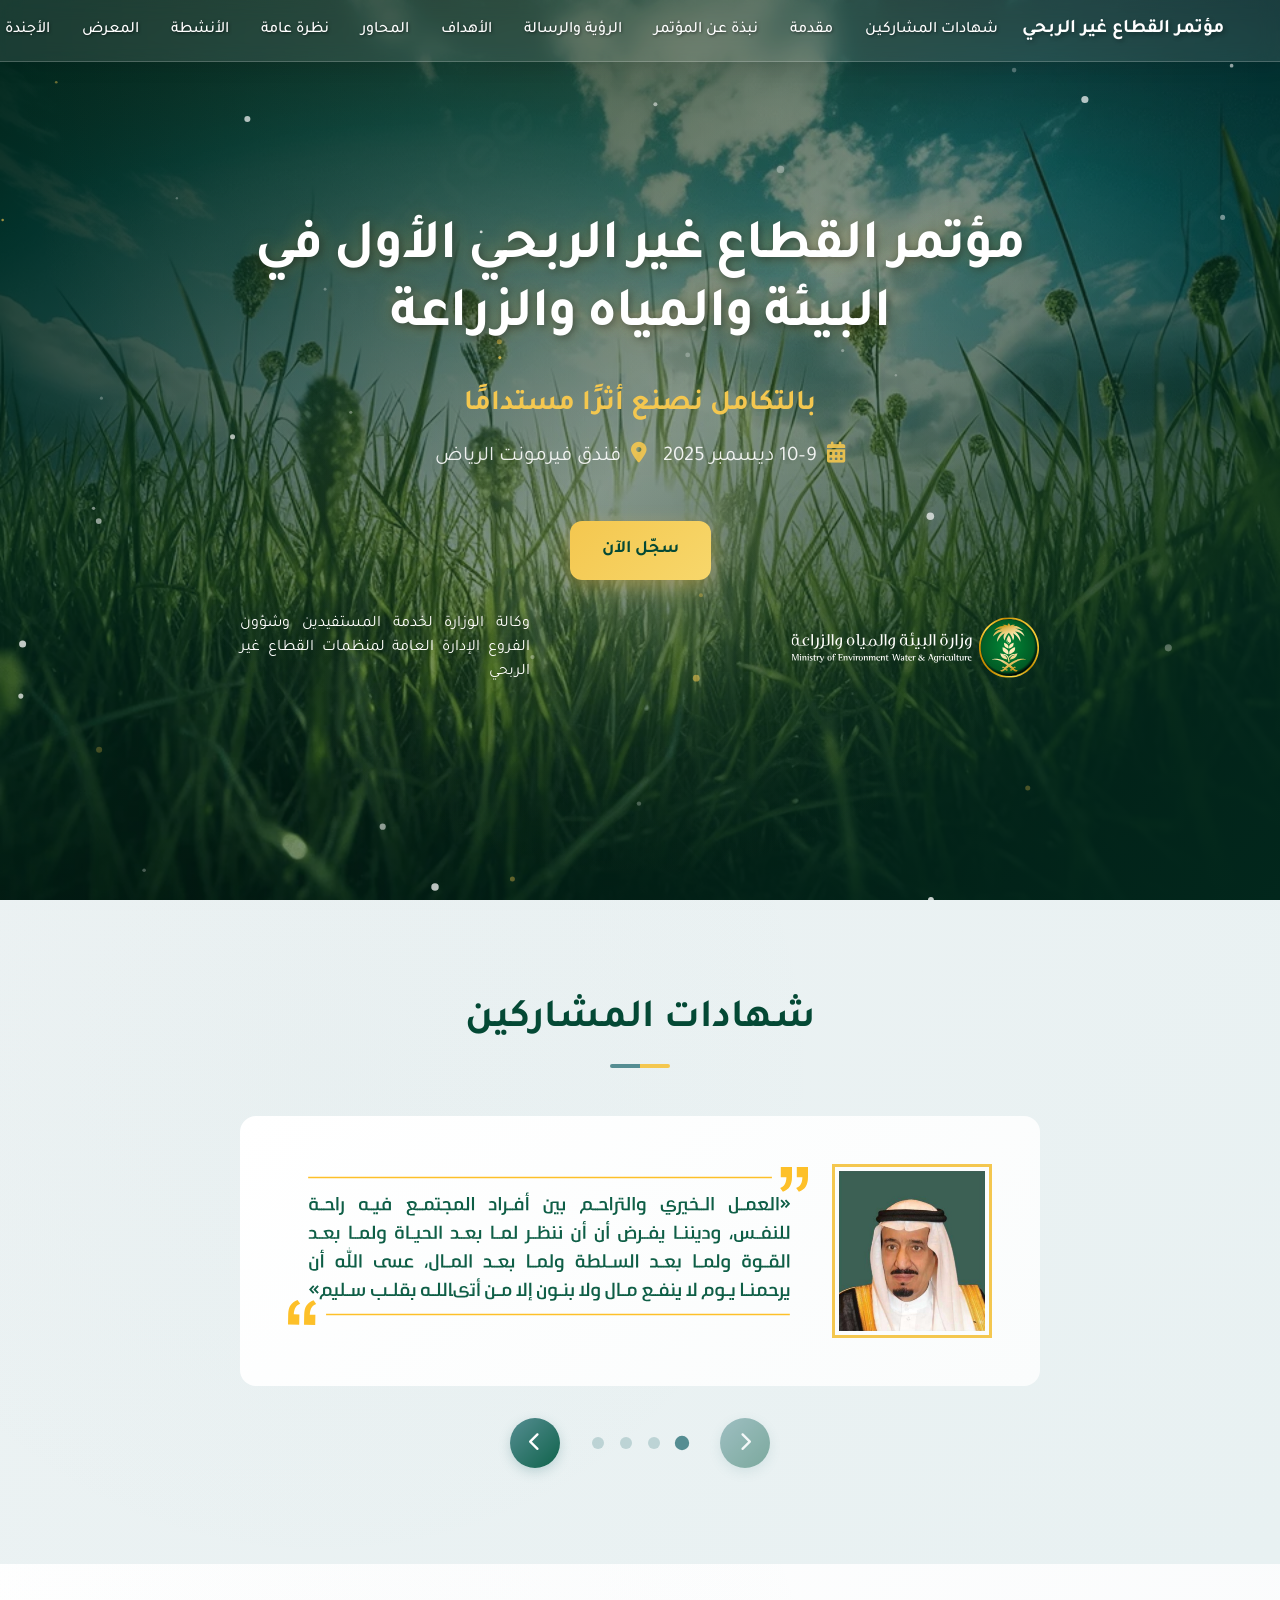
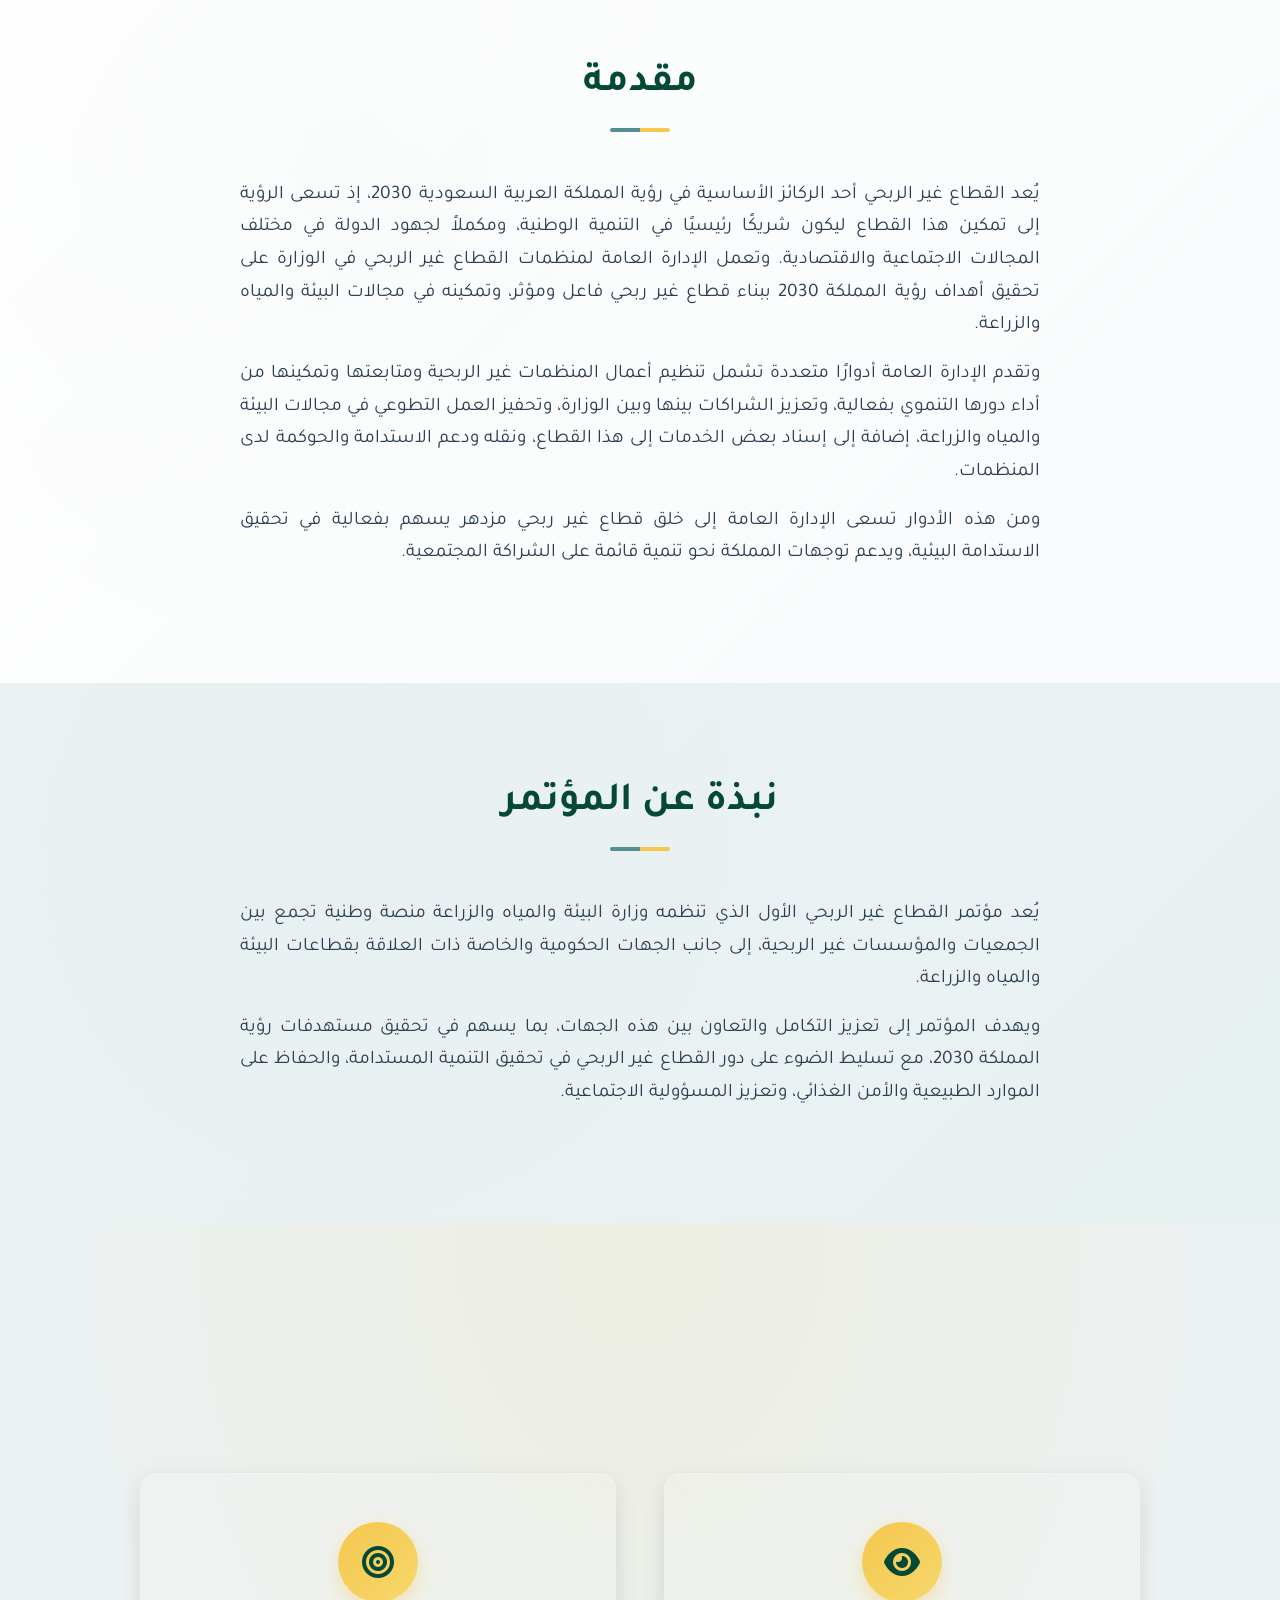
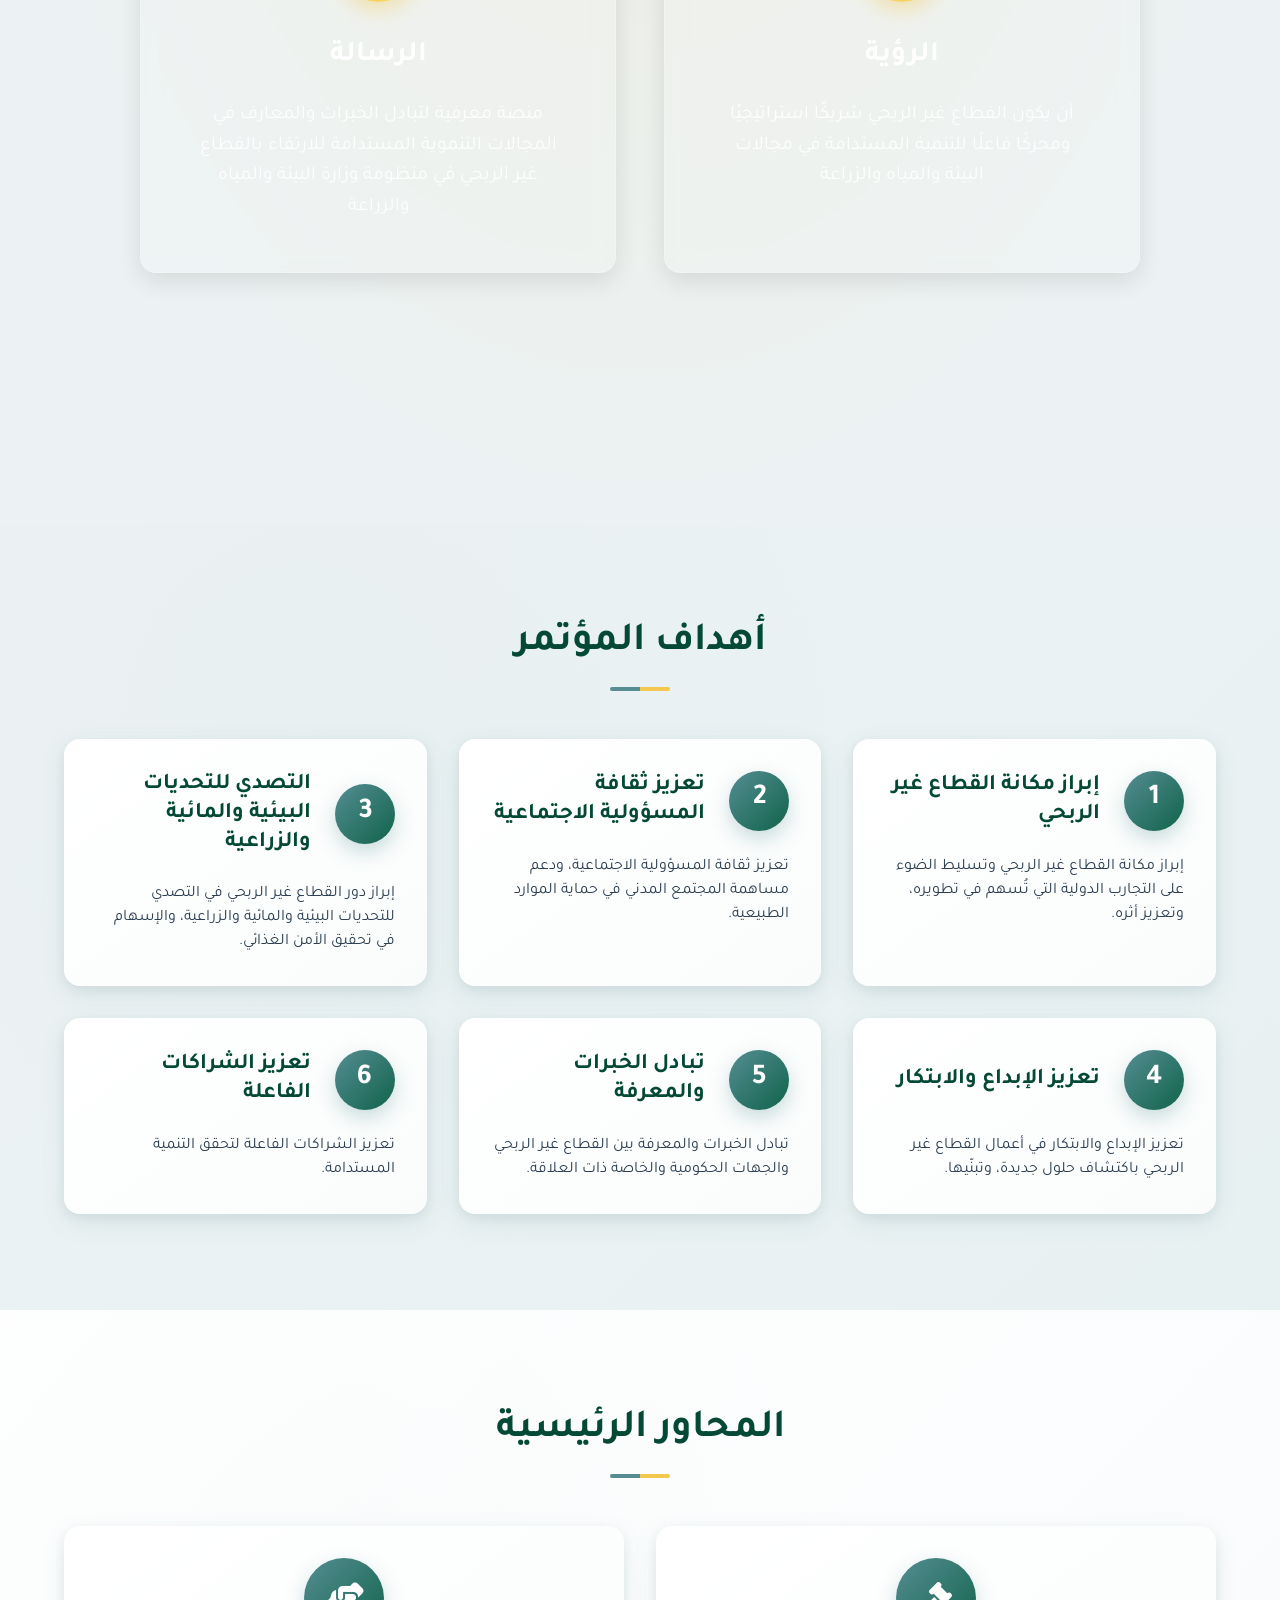
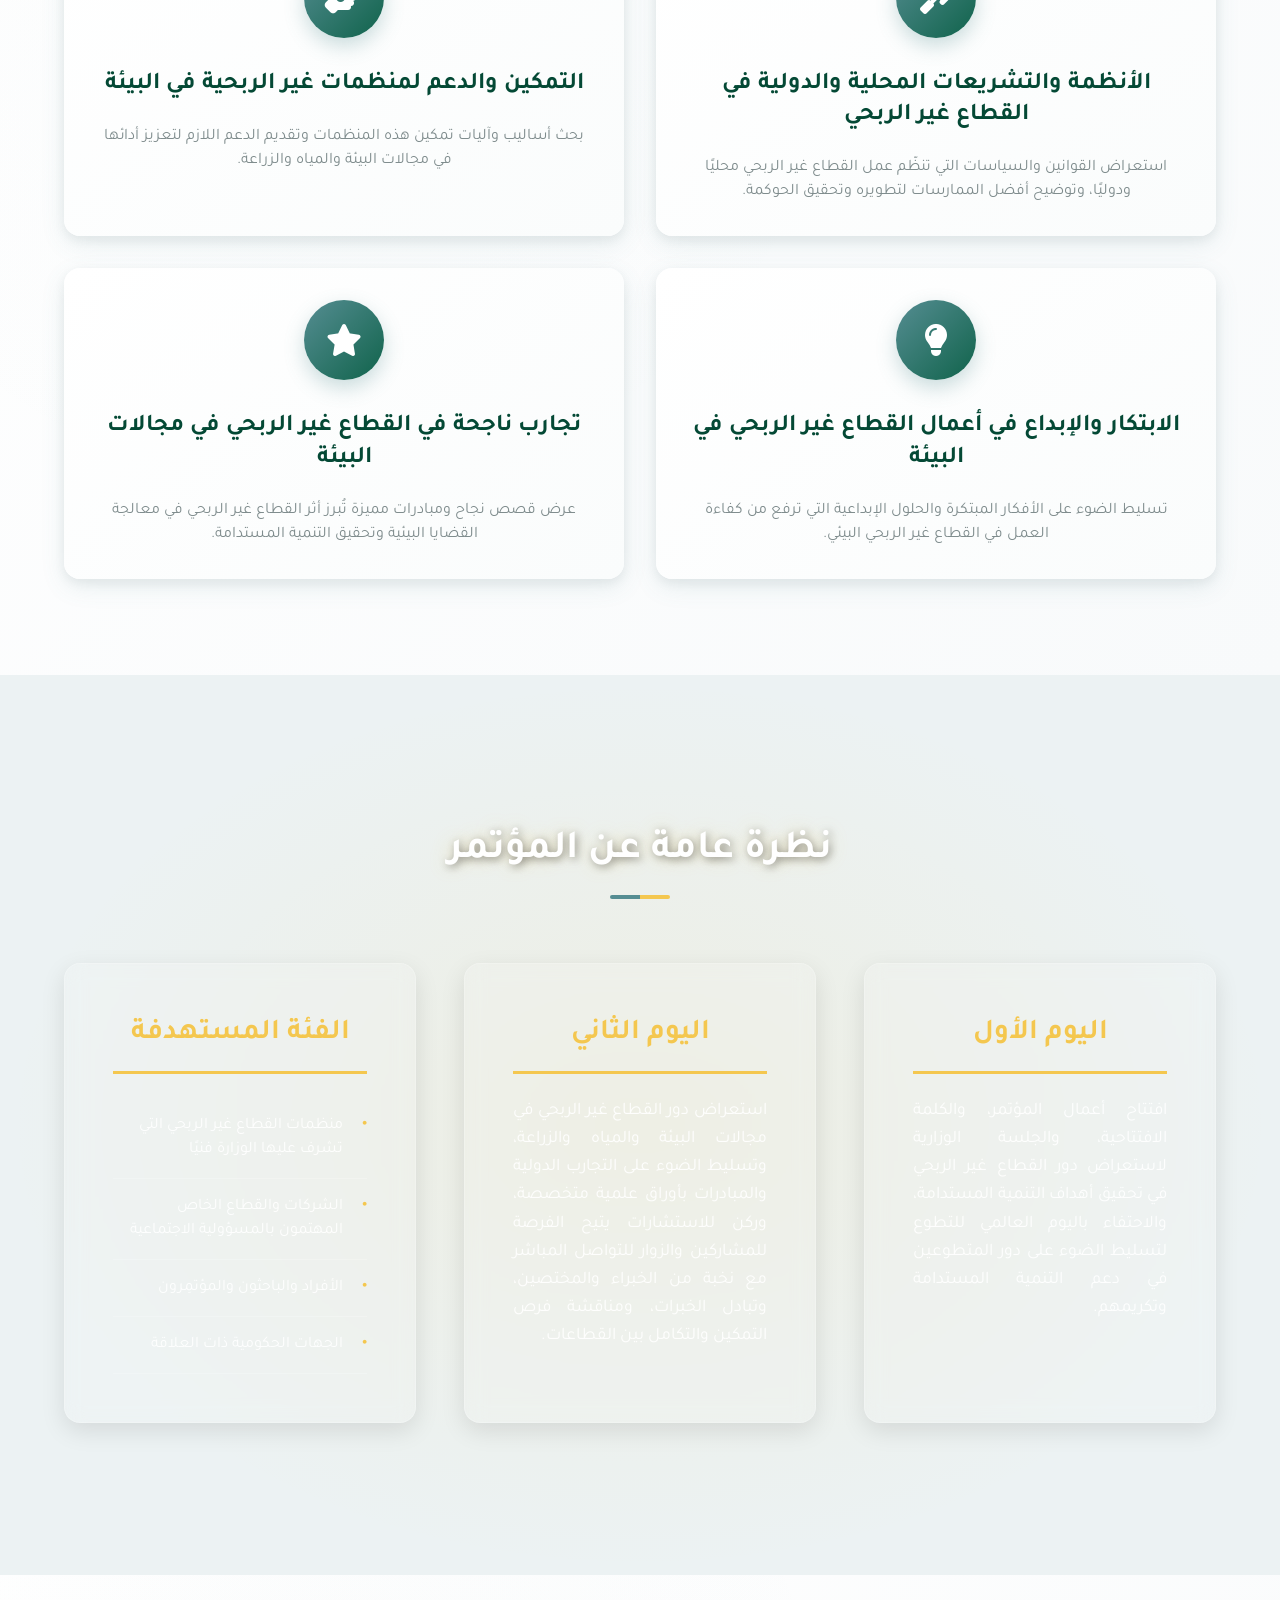
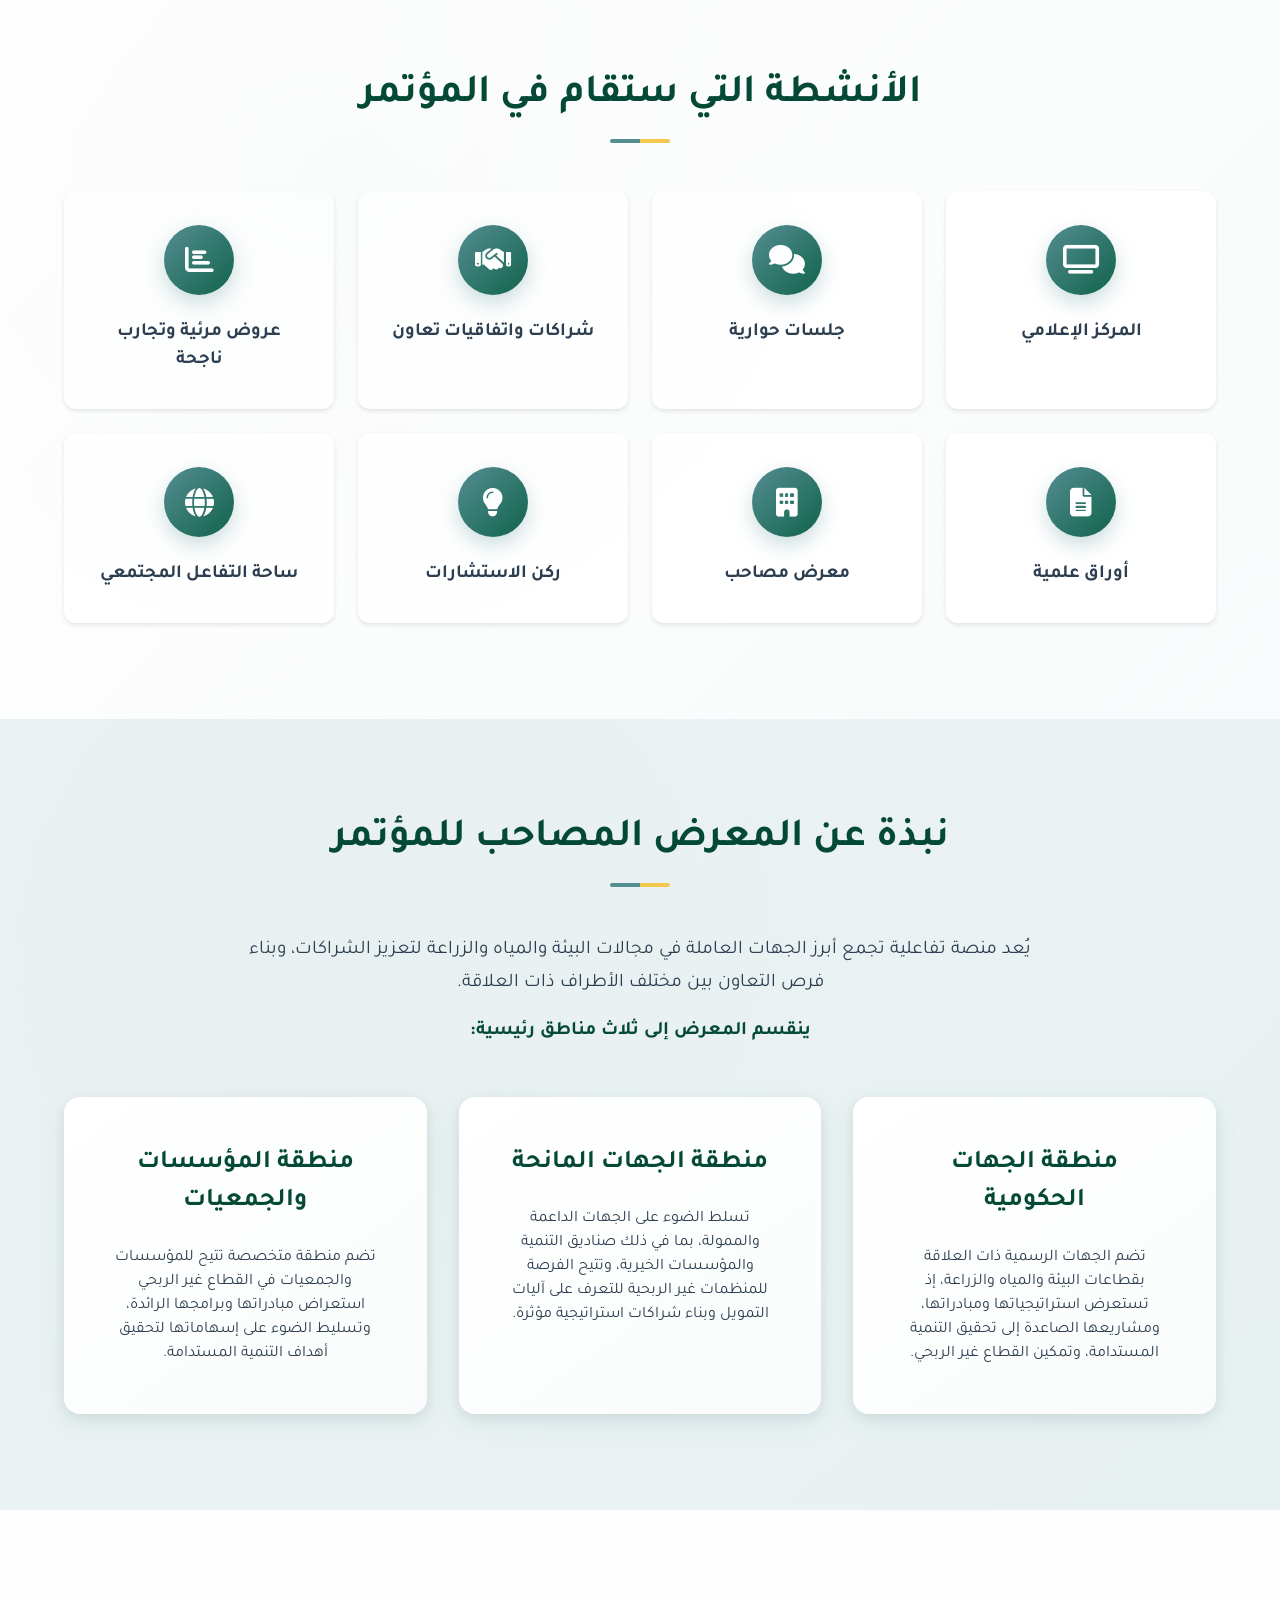
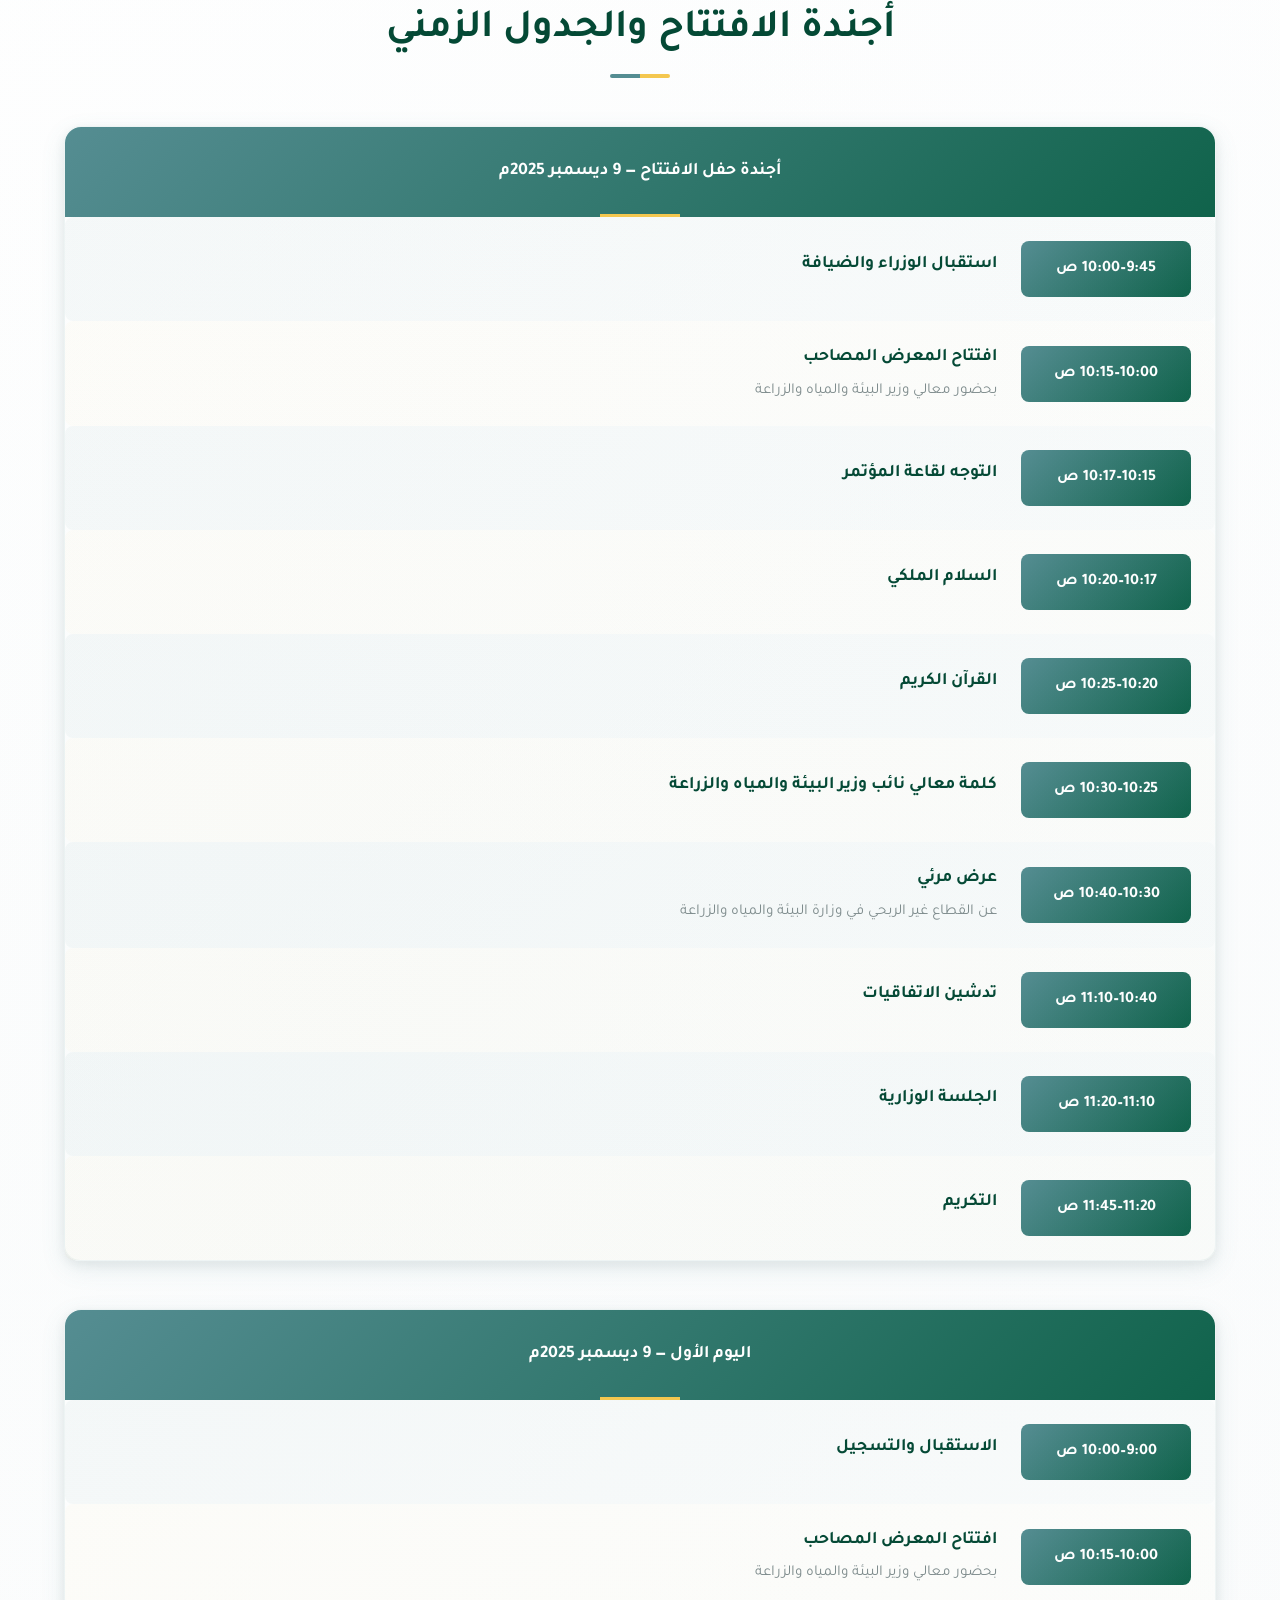
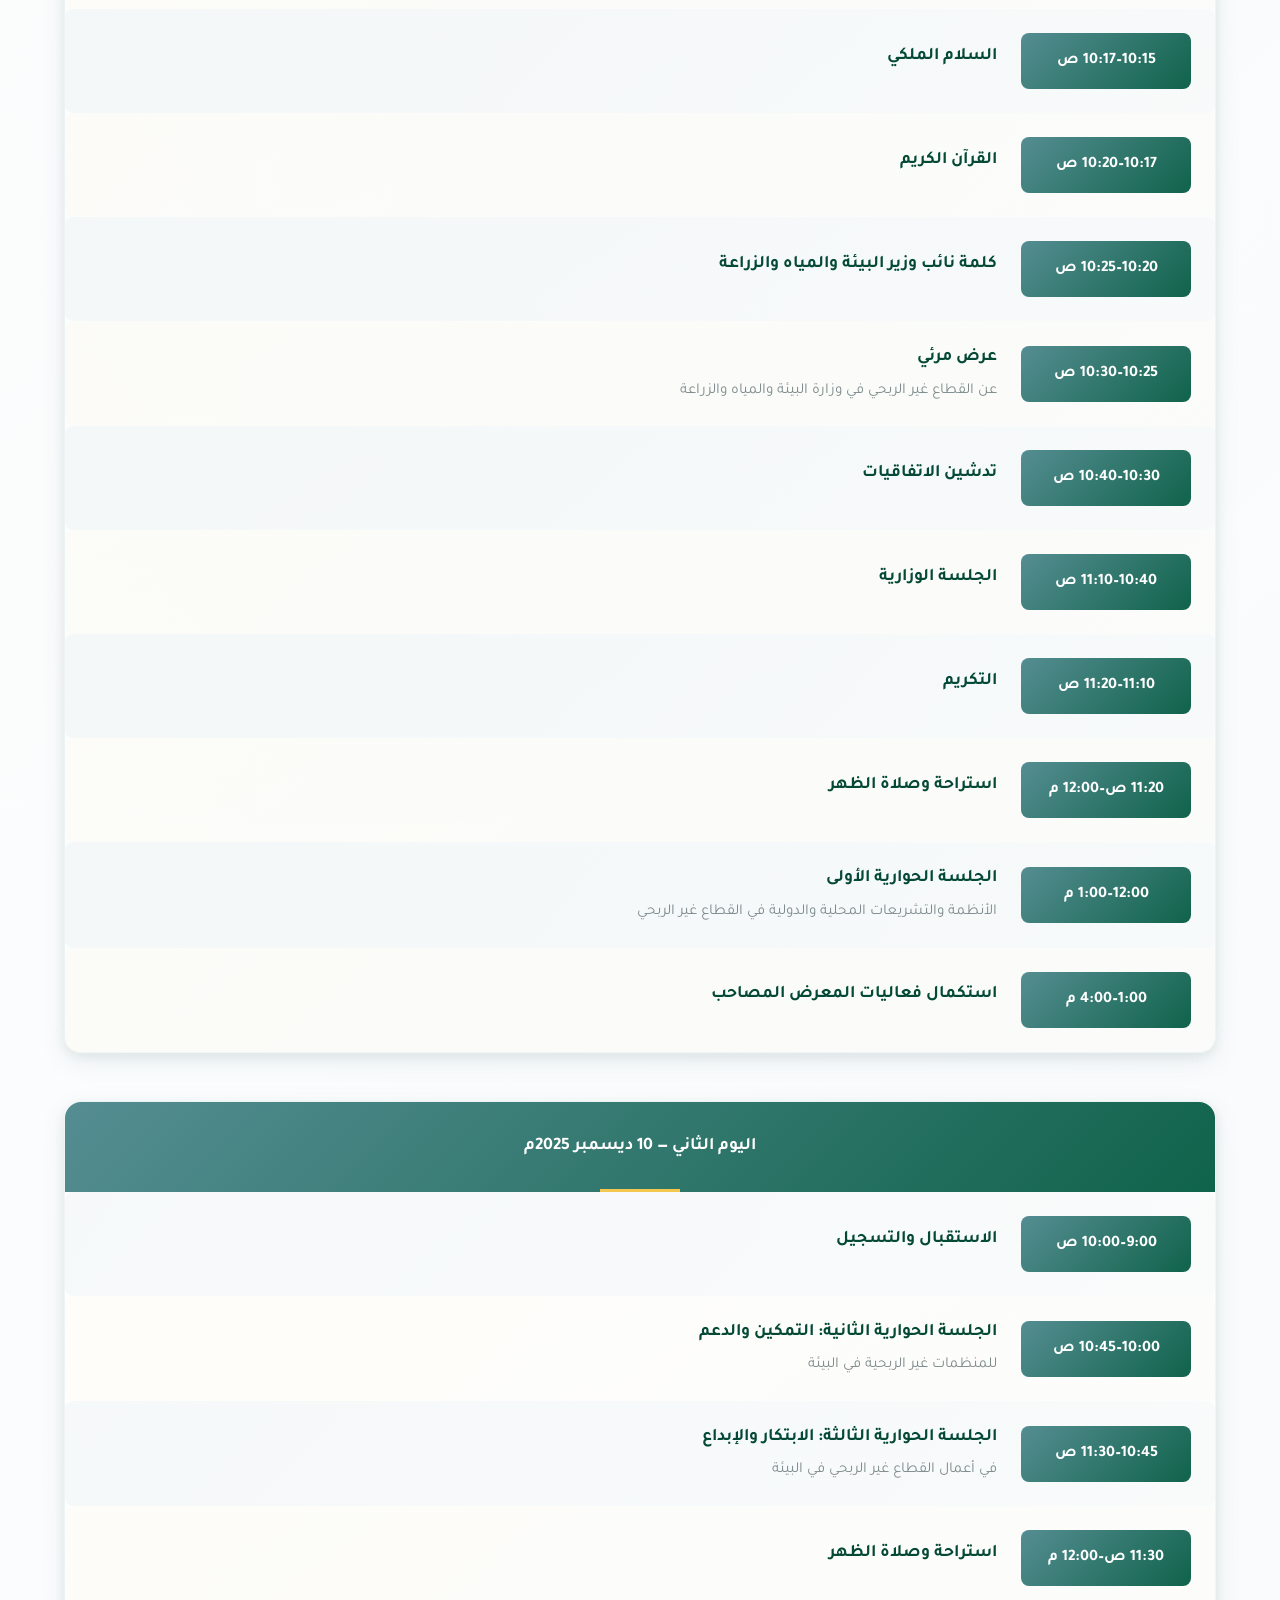
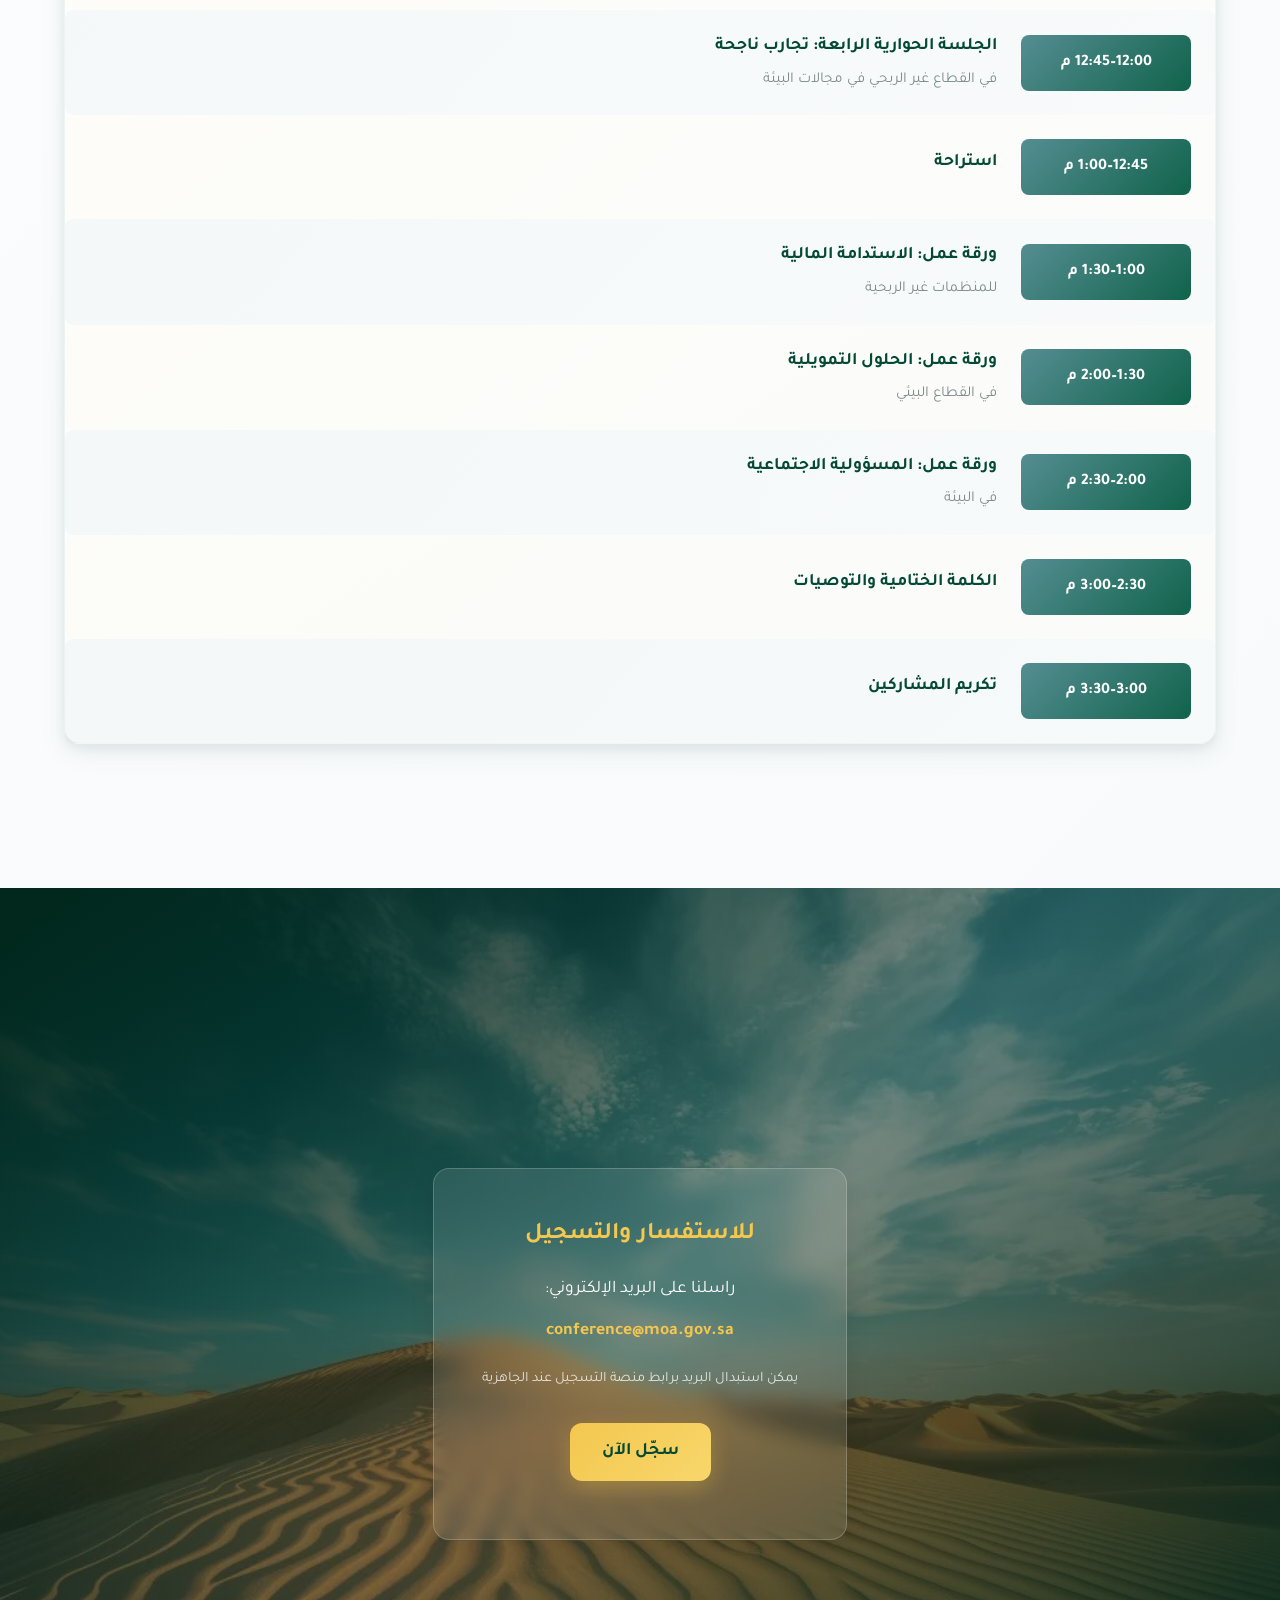
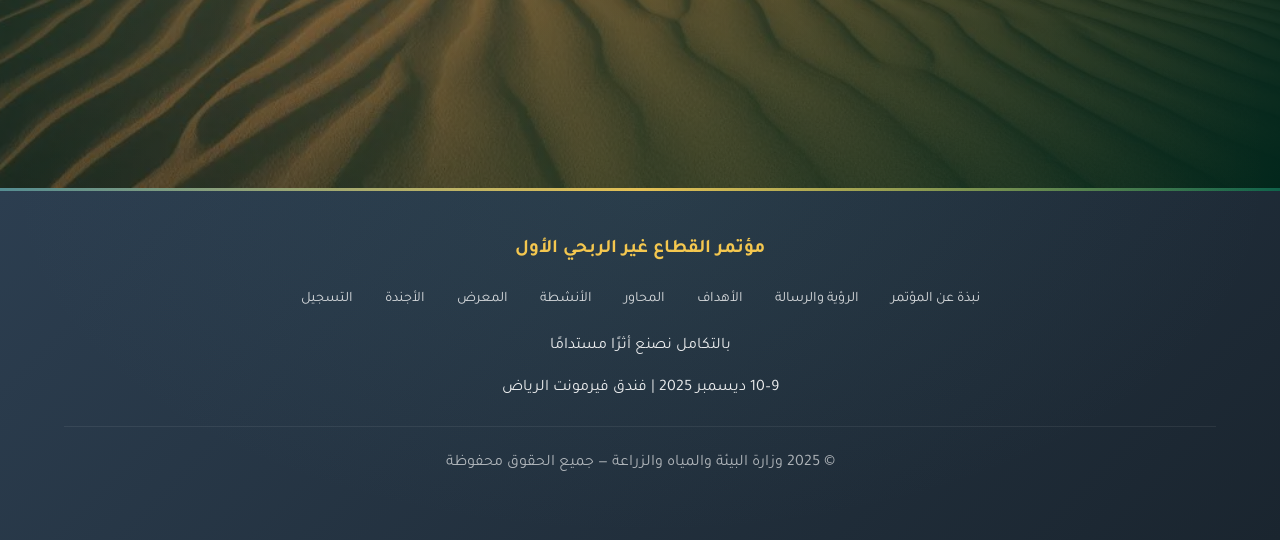
==== index.html @ e37b58e3 "Work in Progress" ====
<!DOCTYPE html>
<html lang="ar" dir="rtl">

<head>
    <meta charset="UTF-8">
    <meta name="viewport" content="width=device-width, initial-scale=1.0">
    <title>مؤتمر القطاع غير الربحي الأول في البيئة والمياه والزراعة</title>

    <!-- Google Fonts -->
    <link rel="preconnect" href="https://fonts.googleapis.com">
    <link rel="preconnect" href="https://fonts.gstatic.com" crossorigin>
    <link
        href="https://fonts.googleapis.com/css2?family=Amiri:ital,wght@0,400;0,700;1,400;1,700&family=Tajawal:wght@200;300;400;500;700;800;900&family=Cairo:wght@200;300;400;500;600;700;800;900&family=Noto+Sans+Arabic:wght@100;200;300;400;500;600;700;800;900&display=swap"
        rel="stylesheet">

    <!-- Font Awesome -->
    <link rel="stylesheet" href="https://cdnjs.cloudflare.com/ajax/libs/font-awesome/6.5.1/css/all.min.css"
        integrity="sha512-DTOQO9RWCH3ppGqcWaEA1BIZOC6xxalwEsw9c2QQeAIftl+Vegovlnee1c9QX4TctnWMn13TZye+giMm8e2LwA=="
        crossorigin="anonymous" referrerpolicy="no-referrer">

    <style>
        :root {
            /* Color System */
            --background: #ECF2F3;
            --teal: #558D92;
            --deep-green: #10634B;
            --dark-pine: #044935;
            --accent-gold: #F4C74F;
            --white: #FFFFFF;
            --text-dark: #2C3E50;
            --text-light: #7F8C8D;
            --success: #27AE60;
            --warning: #F39C12;
            --error: #E74C3C;

            /* Spacing System (8px base) */
            --space-xs: 8px;
            --space-sm: 16px;
            --space-md: 24px;
            --space-lg: 32px;
            --space-xl: 48px;
            --space-2xl: 64px;
            --space-3xl: 96px;

            /* Typography */
            --font-heading: 'Tajawal', 'Cairo', serif;
            --font-body: 'DIN Next LT Arabic', 'Tajawal', 'Noto Sans Arabic', sans-serif;
            --line-height-tight: 1.2;
            --line-height-normal: 1.5;

            /* Border Radius */
            --radius-sm: 4px;
            --radius-md: 8px;
            --radius-lg: 12px;
            --radius-xl: 16px;

            /* Transitions */
            --transition-fast: 0.15s ease;
            --transition-normal: 0.3s ease;
            --transition-slow: 0.5s ease;

            /* Shadows */
            --shadow-sm: 0 2px 4px rgba(0, 0, 0, 0.1);
            --shadow-md: 0 4px 8px rgba(0, 0, 0, 0.12);
            --shadow-lg: 0 8px 16px rgba(0, 0, 0, 0.15);
            --shadow-xl: 0 16px 32px rgba(0, 0, 0, 0.2);
            --shadow-glow: 0 0 20px rgba(85, 141, 146, 0.3);
            --shadow-glow-gold: 0 0 25px rgba(244, 199, 79, 0.4);
        }

        /* Reset and Base Styles */
        * {
            margin: 0;
            padding: 0;
            box-sizing: border-box;
        }

        html {
            scroll-behavior: smooth;
            font-size: 16px;
        }

        body {
            font-family: var(--font-body);
            background-color: var(--background);
            color: var(--text-dark);
            line-height: var(--line-height-normal);
            overflow-x: hidden;
        }

        /* Utility Classes */
        .container {
            max-width: 1200px;
            margin: 0 auto;
            padding: 0 var(--space-md);
        }

        .btn-primary {
            background: linear-gradient(135deg, var(--accent-gold) 0%, #f7d76b 100%);
            color: var(--dark-pine);
            padding: var(--space-sm) var(--space-lg);
            border: none;
            border-radius: var(--radius-lg);
            font-weight: 600;
            font-size: 1.1rem;
            cursor: pointer;
            transition: all var(--transition-normal);
            text-decoration: none;
            display: inline-block;
            text-align: center;
            box-shadow: 0 6px 20px rgba(244, 199, 79, 0.4), 0 3px 10px rgba(0, 0, 0, 0.1);
            position: relative;
            overflow: hidden;
        }

        .btn-primary::before {
            content: '';
            position: absolute;
            top: 0;
            left: -100%;
            width: 100%;
            height: 100%;
            background: linear-gradient(90deg, transparent, rgba(255, 255, 255, 0.3), transparent);
            transition: left 0.5s;
        }

        .btn-primary:hover {
            background: linear-gradient(135deg, #E6B547 0%, #f7d76b 100%);
            box-shadow: 0 10px 30px rgba(244, 199, 79, 0.5), 0 5px 15px rgba(0, 0, 0, 0.15);
        }

        .btn-primary:hover::before {
            left: 100%;
        }


        .section-title {
            font-family: var(--font-heading);
            font-size: 2.5rem;
            color: var(--dark-pine);
            margin-bottom: var(--space-xl);
            text-align: center;
            line-height: var(--line-height-tight);
            position: relative;
            padding-bottom: var(--space-md);
        }

        .section-title::after {
            content: '';
            position: absolute;
            bottom: 0;
            left: 50%;
            transform: translateX(-50%);
            width: 60px;
            height: 4px;
            background: linear-gradient(90deg, var(--teal) 50%, var(--accent-gold) 50%);
            border-radius: 2px;
        }


        /* Header and Navigation */
        .header {
            background: var(--white);
            box-shadow: var(--shadow-sm);
            position: fixed;
            top: 0;
            right: 0;
            left: 0;
            z-index: 1000;
            transition: all var(--transition-normal);
        }

        .header.scrolled {
            background: rgba(255, 255, 255, 1);
        }

        .header.glassy {
            background: rgba(255, 255, 255, 0.1);
            backdrop-filter: blur(10px);
            border-bottom: 1px solid rgba(255, 255, 255, 0.2);
            box-shadow: 0 4px 20px rgba(0, 0, 0, 0.1);
        }

        .header.glassy .logo {
            color: var(--white);
            text-shadow: 2px 2px 4px rgba(0, 0, 0, 0.3);
        }

        .header.glassy .nav-links a {
            color: var(--white);
            text-shadow: 1px 1px 3px rgba(0, 0, 0, 0.5);
        }

        .header.glassy .nav-links a:hover {
            color: var(--accent-gold);
            text-shadow: 1px 1px 3px rgba(0, 0, 0, 0.5);
        }

        .header.glassy .mobile-menu-toggle {
            color: var(--white);
            text-shadow: 1px 1px 3px rgba(0, 0, 0, 0.5);
        }

        .header.glassy .nav-links.active {
            background: rgba(255, 255, 255, 0.95);
            backdrop-filter: blur(10px);
        }

        .header.glassy .nav-links.active a {
            color: var(--text-dark);
            text-shadow: none;
        }

        .header.glassy .nav-links.active a:hover {
            color: var(--teal);
            text-shadow: none;
        }


        .nav {
            display: flex;
            justify-content: space-between;
            align-items: center;
            padding: var(--space-sm);
            gap: var(--space-md);
        }

        .logo {
            font-family: var(--font-heading);
            font-size: 1.2rem;
            font-weight: 700;
            color: var(--dark-pine);
            text-decoration: none;
            white-space: nowrap;
        }

        .nav-links {
            display: flex;
            list-style: none;
            gap: var(--space-lg);
            align-items: center;
            white-space: nowrap;
        }

        .nav-links a {
            color: var(--text-dark);
            text-decoration: none;
            font-weight: 500;
            transition: color var(--transition-fast);
            position: relative;
        }

        .nav-links a:hover {
            color: var(--teal);
        }

        .nav-links a::after {
            content: '';
            position: absolute;
            bottom: -4px;
            right: 0;
            width: 0;
            height: 2px;
            background: var(--teal);
            transition: width var(--transition-normal);
        }

        .nav-links a:hover::after {
            width: 100%;
        }

        .mobile-menu-toggle {
            display: none;
            background: none;
            border: none;
            font-size: 1.5rem;
            color: var(--dark-pine);
            cursor: pointer;
        }

        /* Hero Section */
        .hero {
            background:
                linear-gradient(135deg, #02271c 0%, rgb(3 45 32 / 50%) 50%, #02271c 100%),
                url('img/hero-bg.webp') center/cover no-repeat;
            color: var(--white);
            min-height: 100vh;
            display: flex;
            align-items: center;
            position: relative;
            overflow: hidden;
        }

        .hero::before {
            content: '';
            position: absolute;
            top: 0;
            left: 0;
            right: 0;
            bottom: 0;
            background: radial-gradient(ellipse at top, rgba(244, 199, 79, 0.1) 0%, transparent 70%);
            pointer-events: none;
        }


        .hero-bars {
            position: absolute;
            top: 0;
            left: 0;
            right: 0;
            bottom: 0;
            opacity: 0.1;
            z-index: 1;
        }

        .bar {
            position: absolute;
            background: linear-gradient(to top, rgba(255, 255, 255, 0.7), rgba(255, 255, 255, 0));
            width: 4px;
            border-radius: 2px;
            bottom: 0;
            transition: transform 0.3s ease;
        }

        .hero-content {
            position: relative;
            z-index: 3;
            text-align: center;
            max-width: 800px;
            margin: 0 auto;
        }

        .hero-title {
            font-family: var(--font-heading);
            font-size: 3.5rem;
            font-weight: 700;
            margin-bottom: var(--space-lg);
            line-height: var(--line-height-tight);
            text-shadow: 2px 2px 8px rgba(0, 0, 0, 0.4), 0 0 20px rgba(244, 199, 79, 0.3);
            letter-spacing: -0.02em;
        }

        .hero-theme {
            font-size: 1.8rem;
            color: var(--accent-gold);
            margin-bottom: var(--space-sm);
            font-weight: 600;
        }

        .hero-details {
            font-size: 1.3rem;
            margin-bottom: var(--space-xl);
            opacity: 0.9;
            display: flex;
            flex-wrap: wrap;
            gap: var(--space-sm);
            justify-content: center;
        }

        .hero-cta {
            display: flex;
            gap: var(--space-md);
            justify-content: center;
            flex-wrap: wrap;
        }

        .hero-footer {
            display: flex;
            justify-content: space-between;
            flex-wrap: wrap;
            margin-top: var(--space-lg);
            gap: 16px;
            align-items: center;
        }

        .hero-footer span {
            display: block;
            max-width: 290px;
            text-align: justify;
        }

        .hero-footer img {
            width: 250px;
            object-fit: cover;
            height: 64px;
        }

        /* Section Styles */
        .section {
            padding: var(--space-3xl) 0;
            position: relative;
        }

        .section:nth-child(even) {
            background: linear-gradient(135deg, var(--white) 0%, #f8fafb 100%);
        }

        .section:nth-child(odd) {
            background: linear-gradient(135deg, var(--background) 0%, #e8f1f2 100%);
        }

        /* Add subtle pattern overlay */
        .section::before {
            content: '';
            position: absolute;
            top: 0;
            left: 0;
            right: 0;
            bottom: 0;
            background-image: radial-gradient(circle at 25% 25%, rgba(85, 141, 146, 0.02) 0%, transparent 50%);
            pointer-events: none;
        }

        .section-content {
            max-width: 1000px;
            margin: 0 auto;
            text-align: center;
        }

        .section-text {
            font-size: 1.2rem;
            line-height: 1.7;
            color: var(--text-dark);
            margin-bottom: var(--space-sm);
            max-width: 800px;
            margin-left: auto;
            margin-right: auto;
            text-align: justify;
        }

        /* Goals Grid */
        .goals-grid {
            display: grid;
            grid-template-columns: repeat(auto-fit, minmax(300px, 1fr));
            gap: var(--space-lg);
            margin-top: var(--space-xl);
        }

        .goal-item {
            background: linear-gradient(145deg, var(--white) 0%, #fafcfc 100%);
            padding: var(--space-lg);
            border-radius: var(--radius-xl);
            box-shadow: 0 8px 25px rgba(85, 141, 146, 0.12), 0 4px 12px rgba(0, 0, 0, 0.06);
            transition: all var(--transition-normal);
            position: relative;
            overflow: hidden;
        }

        .goal-header {
            display: flex;
            align-items: center;
            gap: var(--space-md);
            margin-bottom: var(--space-md);
        }

        .goal-number {
            width: 60px;
            height: 60px;
            background: linear-gradient(135deg, var(--teal) 0%, var(--deep-green) 100%);
            border-radius: 50%;
            display: flex;
            align-items: center;
            justify-content: center;
            color: var(--white);
            font-size: 1.8rem;
            font-weight: 700;
            box-shadow: 0 8px 20px rgba(85, 141, 146, 0.3);
            transition: all var(--transition-normal);
            flex-shrink: 0;
        }

        .goal-item::before {
            content: '';
            position: absolute;
            top: 0;
            right: 0;
            width: 100%;
            height: 100%;
            background: linear-gradient(135deg, rgba(85, 141, 146, 0.02) 0%, transparent 50%);
            transition: opacity var(--transition-normal);
            opacity: 0;
        }

        .goal-item:hover {
            transform: translateY(-4px);
            box-shadow: 0 20px 40px rgba(85, 141, 146, 0.2), 0 8px 16px rgba(0, 0, 0, 0.1);
            border-right-color: var(--accent-gold);
        }

        .goal-item:hover .goal-number {
            background: linear-gradient(135deg, var(--accent-gold) 0%, #f7d76b 100%);
            color: var(--dark-pine);
            box-shadow: 0 12px 30px rgba(244, 199, 79, 0.4);
        }

        .goal-number>* {
            display: block;
            transform: translateY(-2px);
        }

        .goal-item:hover::before {
            opacity: 1;
        }

        .goal-item h3 {
            color: var(--dark-pine);
            font-size: 1.4rem;
            font-weight: 600;
            line-height: 1.3;
        }

        /* Testimonials Carousel */
        .testimonials-container {
            position: relative;
            max-width: 800px;
            margin: var(--space-xl) auto 0;
        }

        .testimonials-carousel {
            overflow: hidden;
            border-radius: var(--radius-xl);
        }

        .testimonials-track {
            display: flex;
            transition: transform var(--transition-normal);
        }

        .testimonial-slide {
            width: 100%;
            flex-shrink: 0;
            background: linear-gradient(145deg, var(--white) 0%, #fafcfc 100%);
            padding: var(--space-xl);
            display: flex;
            align-items: center;
            justify-content: center;
            color: var(--text-light);
            font-style: italic;
            flex-direction: row;
            gap: var(--space-md);
        }

        .testimonial-slide .avatar {
            width: 160px;
            border: 3px solid var(--accent-gold);
            padding: 4px;
        }

        .testimonial-slide .speech {
            width: 100%;
        }

        .carousel-nav {
            display: flex;
            justify-content: center;
            align-items: center;
            gap: var(--space-lg);
            margin-top: var(--space-lg);
        }

        .carousel-btn {
            background: linear-gradient(135deg, var(--teal) 0%, var(--deep-green) 100%);
            color: var(--white);
            border: none;
            width: 50px;
            height: 50px;
            border-radius: 50%;
            display: flex;
            align-items: center;
            justify-content: center;
            cursor: pointer;
            transition: all var(--transition-normal);
            box-shadow: 0 4px 12px rgba(85, 141, 146, 0.3);
            font-size: 1.2rem;
        }

        .carousel-btn:hover {
            transform: translateY(-2px);
            box-shadow: 0 6px 16px rgba(85, 141, 146, 0.4);
        }

        .carousel-btn:disabled {
            opacity: 0.5;
            cursor: not-allowed;
            transform: none;
        }

        .carousel-indicators {
            display: flex;
            justify-content: center;
            gap: var(--space-sm);
        }

        .indicator {
            width: 12px;
            height: 12px;
            border-radius: 50%;
            background: rgba(85, 141, 146, 0.3);
            cursor: pointer;
            transition: all var(--transition-fast);
        }

        .indicator.active {
            background: var(--teal);
            transform: scale(1.2);
        }

        /* Topics Grid */
        .topics-grid {
            display: grid;
            grid-template-columns: repeat(auto-fit, minmax(400px, 1fr));
            gap: var(--space-lg);
            margin-top: var(--space-xl);
        }

        .topic-card {
            background: linear-gradient(145deg, var(--white) 0%, #fafcfc 100%);
            padding: var(--space-lg);
            border-radius: var(--radius-xl);
            box-shadow: 0 8px 25px rgba(85, 141, 146, 0.12), 0 4px 12px rgba(0, 0, 0, 0.06);
            transition: all var(--transition-normal);
            position: relative;
            overflow: hidden;
            text-align: center;
        }

        .topic-icon {
            width: 80px;
            height: 80px;
            background: linear-gradient(135deg, var(--teal) 0%, var(--deep-green) 100%);
            border-radius: 50%;
            display: flex;
            align-items: center;
            justify-content: center;
            margin: 0 auto var(--space-lg);
            color: var(--white);
            font-size: 2rem;
            box-shadow: 0 8px 20px rgba(85, 141, 146, 0.3);
            transition: all var(--transition-normal);
        }

        .topic-card::after {
            content: '';
            position: absolute;
            top: 0;
            left: 0;
            right: 0;
            bottom: 0;
            background: linear-gradient(135deg, rgba(85, 141, 146, 0.03) 0%, transparent 50%);
            opacity: 0;
            transition: opacity var(--transition-normal);
        }

        .topic-card:hover {
            transform: translateY(-4px);
            box-shadow: 0 25px 50px rgba(85, 141, 146, 0.25), 0 10px 20px rgba(0, 0, 0, 0.1);
        }

        .topic-card:hover::after {
            opacity: 1;
        }

        .topic-card:hover .topic-icon {
            transform: translateY(-4px);
            background: linear-gradient(135deg, var(--accent-gold) 0%, #f7d76b 100%);
            color: var(--dark-pine);
            box-shadow: 0 12px 30px rgba(244, 199, 79, 0.4);
        }

        .topic-card h3 {
            color: var(--dark-pine);
            margin-bottom: var(--space-md);
            font-size: 1.5rem;
            line-height: 1.3;
            font-weight: 600;
        }

        .topic-card p {
            color: var(--text-light);
            line-height: var(--line-height-normal);
        }

        /* Overview Section */
        .overview-section {
            background:
                linear-gradient(135deg, #02271c 0%, rgb(3 45 32 / 50%) 50%, #02271c 100%),
                url('img/tabuk.jpeg') center/cover no-repeat;
            color: var(--white);
            padding: var(--space-3xl) 0;
            position: relative;
            overflow: hidden;
            background-attachment: fixed;
        }

        .overview-section::before {
            content: '';
            position: absolute;
            top: 0;
            left: 0;
            right: 0;
            bottom: 0;
            background: radial-gradient(ellipse at center, rgba(244, 199, 79, 0.1) 0%, transparent 70%);
            pointer-events: none;
        }

        .overview-section .section-title {
            text-shadow: 2px 2px 8px rgba(0, 0, 0, 0.4), 0 0 20px rgba(244, 199, 79, 0.3);
        }

        .overview-content {
            position: relative;
            z-index: 3;
            text-align: center;
            max-width: 1200px;
            margin: 0 auto;
        }

        .overview-grid {
            display: flex;
            flex-wrap: wrap;
            gap: var(--space-xl);
            margin-top: var(--space-xl);
            justify-content: center;
        }

        .overview-card {
            background: rgba(255, 255, 255, 0.1);
            backdrop-filter: blur(10px);
            border: 1px solid rgba(255, 255, 255, 0.2);
            padding: var(--space-xl);
            border-radius: var(--radius-xl);
            transition: all var(--transition-normal);
            position: relative;
            overflow: hidden;
            flex: 1 1 350px;
            min-width: 350px;
            max-width: 500px;
            box-shadow: 0 8px 25px rgba(0, 0, 0, 0.1);
        }

        .overview-card::before {
            content: '';
            position: absolute;
            top: 0;
            left: 0;
            right: 0;
            bottom: 0;
            background: linear-gradient(135deg, rgba(85, 141, 146, 0.02) 0%, transparent 50%);
            opacity: 0;
            transition: opacity var(--transition-normal);
        }

        .overview-card:hover {
            transform: translateY(-8px);
            background: rgba(255, 255, 255, 0.15);
            box-shadow: 0 20px 40px rgba(0, 0, 0, 0.2);
        }

        .overview-card:hover::before {
            opacity: 1;
        }

        .overview-card h3 {
            color: var(--accent-gold);
            font-size: 1.8rem;
            margin-bottom: var(--space-md);
            border-bottom: 3px solid var(--accent-gold);
            padding-bottom: var(--space-sm);
            font-weight: 600;
        }

        .overview-card p {
            color: rgba(255, 255, 255, 0.9);
            font-size: 1.1rem;
            line-height: 1.6;
            text-align: justify;
        }

        .overview-card ul {
            list-style: none;
            padding: 0;
        }

        .overview-card li {
            padding: var(--space-sm) 0;
            border-bottom: 1px solid rgba(255, 255, 255, 0.2);
            position: relative;
            padding-right: var(--space-md);
            color: rgba(255, 255, 255, 0.9);
            text-align: start;
        }

        .overview-card li::before {
            content: '•';
            color: var(--accent-gold);
            font-weight: bold;
            position: absolute;
            right: 0;
        }

        /* Activities Grid */
        .activities-grid {
            display: grid;
            grid-template-columns: repeat(auto-fit, minmax(250px, 1fr));
            gap: var(--space-md);
            margin-top: var(--space-xl);
        }

        .activity-item {
            background: var(--white);
            padding: var(--space-lg);
            border-radius: var(--radius-lg);
            text-align: center;
            box-shadow: var(--shadow-sm);
            transition: all var(--transition-normal);
            border: 2px solid transparent;
        }

        .activity-item:hover {

            transform: translateY(-2px);
            box-shadow: var(--shadow-md);
        }

        .activity-icon {
            width: 70px;
            height: 70px;
            background: linear-gradient(135deg, var(--teal) 0%, var(--deep-green) 100%);
            border-radius: 50%;
            display: flex;
            align-items: center;
            justify-content: center;
            margin: 0 auto var(--space-md);
            color: var(--white);
            font-size: 1.8rem;
            box-shadow: 0 8px 20px rgba(85, 141, 146, 0.3);
            transition: all var(--transition-normal);
        }

        .activity-item:hover .activity-icon {
            transform: translateY(-2px);
            box-shadow: 0 12px 30px rgba(85, 141, 146, 0.4);
        }

        /* Expo Areas */
        .expo-areas {
            display: grid;
            grid-template-columns: repeat(auto-fit, minmax(350px, 1fr));
            gap: var(--space-lg);
            margin-top: var(--space-xl);
        }

        #expo .section-text {
            text-align: center;
        }

        .expo-area {
            background: linear-gradient(145deg, var(--white) 0%, #fafcfc 100%);
            padding: var(--space-xl);
            border-radius: var(--radius-xl);
            box-shadow: 0 8px 25px rgba(85, 141, 146, 0.12), 0 4px 12px rgba(0, 0, 0, 0.06);
            transition: all var(--transition-normal);
            position: relative;
            overflow: hidden;
            text-align: center;
        }


        .expo-area::after {
            content: '';
            position: absolute;
            top: 0;
            left: 0;
            right: 0;
            bottom: 0;
            background: linear-gradient(135deg, rgba(85, 141, 146, 0.02) 0%, transparent 60%);
            opacity: 0;
            transition: opacity var(--transition-normal);
        }

        .expo-area:hover {
            transform: translateY(-4px);
            box-shadow: 0 25px 50px rgba(85, 141, 146, 0.2), 0 10px 20px rgba(0, 0, 0, 0.1);
        }

        .expo-area:hover::after {
            opacity: 1;
        }

        .expo-area h3 {
            color: var(--dark-pine);
            font-size: 1.6rem;
            margin-bottom: var(--space-md);
        }

        /* Agenda Section */
        .agenda-container {
            max-width: 1200px;
            margin: 0 auto;
        }

        .agenda-day {
            background: linear-gradient(145deg, var(--white) 0%, #fafcfc 100%);
            border-radius: var(--radius-xl);
            padding: 0;
            margin-bottom: var(--space-xl);
            box-shadow: 0 8px 25px rgba(85, 141, 146, 0.12), 0 4px 12px rgba(0, 0, 0, 0.06);
            /*overflow: clip;*/
            border: 1px solid rgba(85, 141, 146, 0.08);
        }

        .agenda-day h3 {
            color: var(--white);
            font-size: 1.1rem;
            margin: 0;
            padding: var(--space-lg);
            text-align: center;
            background: linear-gradient(135deg, var(--teal) 0%, var(--deep-green) 100%);
            position: sticky;
            border-radius: var(--radius-xl) var(--radius-xl) 0 0;
            top: 50px;
        }

        .agenda-day h3::after {
            content: '';
            position: absolute;
            bottom: 0;
            left: 50%;
            transform: translateX(-50%);
            width: 80px;
            height: 3px;
            background: var(--accent-gold);
        }

        /* Agenda Items */
        .agenda-item {
            display: flex;
            align-items: center;
            padding: var(--space-md);
            border-radius: var(--radius-md);
            margin-bottom: 0;
            transition: all var(--transition-fast);
            row-gap: var(--space-sm);
            column-gap: var(--space-md);
        }

        .agenda-item:nth-child(even) {
            background: linear-gradient(135deg, rgba(85, 141, 146, 0.05) 0%, rgba(85, 141, 146, 0.02) 100%);
        }

        .agenda-item:nth-child(odd) {
            background: linear-gradient(135deg, rgba(244, 199, 79, 0.03) 0%, rgba(244, 199, 79, 0.01) 100%);
        }

        .agenda-item:hover {
            background: rgba(85, 141, 146, 0.08);
        }

        .agenda-time {
            background: linear-gradient(135deg, var(--teal) 0%, var(--deep-green) 100%);
            color: var(--white);
            padding: var(--space-sm) var(--space-md);
            border-radius: var(--radius-md);
            font-weight: 600;
            width: 170px;
            text-align: center;
            white-space: nowrap;
        }

        .agenda-content h4 {
            color: var(--dark-pine);
            margin-bottom: var(--space-xs);
            font-size: 1.1rem;
        }

        .agenda-content p {
            color: var(--text-light);
            font-size: 0.95rem;
        }

        /* Vision Section */
        .vision-section {
            background:
                linear-gradient(135deg, #02271c 0%, rgb(3 45 32 / 50%) 50%, #02271c 100%),
                url('img/vision.jpg') center/cover no-repeat;
            color: var(--white);
            padding: var(--space-3xl) 0;
            position: relative;
            overflow: hidden;
            background-attachment: fixed;
        }

        .vision-section::before {
            content: '';
            position: absolute;
            top: 0;
            left: 0;
            right: 0;
            bottom: 0;
            background: radial-gradient(ellipse at top, rgba(244, 199, 79, 0.1) 0%, transparent 70%);
            pointer-events: none;
        }

        .vision-section .section-title {
            display: none;
            text-shadow: 2px 2px 8px rgba(0, 0, 0, 0.4), 0 0 20px rgba(244, 199, 79, 0.3);
        }

        .vision-content {
            position: relative;
            z-index: 3;
            text-align: center;
            max-width: 1000px;
            margin: 0 auto;
        }

        .vision-grid {
            display: grid;
            grid-template-columns: repeat(auto-fit, minmax(400px, 1fr));
            gap: var(--space-xl);
        }

        .vision-card {
            background: rgba(255, 255, 255, 0.1);
            backdrop-filter: blur(10px);
            border: 1px solid rgba(255, 255, 255, 0.2);
            padding: var(--space-xl);
            border-radius: var(--radius-xl);
            text-align: center;
            transition: all var(--transition-normal);
            box-shadow: 0 8px 25px rgba(0, 0, 0, 0.1);
        }

        .vision-card:hover {
            transform: translateY(-8px);
            background: rgba(255, 255, 255, 0.15);
            box-shadow: 0 20px 40px rgba(0, 0, 0, 0.2);
        }

        .vision-icon {
            width: 80px;
            height: 80px;
            background: linear-gradient(135deg, var(--accent-gold) 0%, #f7d76b 100%);
            border-radius: 50%;
            display: flex;
            align-items: center;
            justify-content: center;
            margin: 0 auto var(--space-lg);
            color: var(--dark-pine);
            font-size: 2rem;
            box-shadow: 0 8px 20px rgba(244, 199, 79, 0.4);
            transition: all var(--transition-normal);
        }

        .vision-card:hover .vision-icon {
            transform: translateY(-4px);
            box-shadow: 0 12px 30px rgba(244, 199, 79, 0.5);
        }

        .vision-card h3 {
            color: var(--white);
            font-size: 1.8rem;
            margin-bottom: var(--space-md);
            font-weight: 600;
        }

        .vision-card p {
            color: rgba(255, 255, 255, 0.9);
            font-size: 1.2rem;
            line-height: 1.6;
        }

        /* Contact Section */
        .contact-section {
            background:
                linear-gradient(135deg, #02271c 0%, rgb(3 45 32 / 50%) 50%, #02271c 100%),
                url('img/desert-sunlight.webp') center/cover no-repeat;
            color: var(--white);
            position: relative;
            overflow: hidden;
        }

        .contact-section::before {
            content: '';
            position: absolute;
            top: 0;
            left: 0;
            right: 0;
            bottom: 0;
            background: radial-gradient(ellipse at bottom, rgba(244, 199, 79, 0.1) 0%, transparent 70%);
            pointer-events: none;
        }

        .glassy-section:not(#overview) .section-title {
            display: none;
        }

        .glassy-section {
            min-height: 100vh;
            display: flex;
            align-items: center;
            justify-content: center;
            width: 100%;
        }

        .contact-content {
            text-align: center;
            max-width: 600px;
            margin: 0 auto;
        }

        .contact-info {
            background: rgba(255, 255, 255, 0.1);
            backdrop-filter: blur(10px);
            border: 1px solid rgba(255, 255, 255, 0.2);
            padding: var(--space-xl);
            border-radius: var(--radius-xl);
            margin-top: var(--space-lg);
            transition: all var(--transition-normal);
            box-shadow: 0 8px 25px rgba(0, 0, 0, 0.1);
        }

        .contact-info:hover {
            transform: translateY(-4px);
            background: rgba(255, 255, 255, 0.15);
            box-shadow: 0 20px 40px rgba(0, 0, 0, 0.2);
        }

        .contact-info h3 {
            color: var(--accent-gold);
            margin-bottom: var(--space-md);
            font-size: 1.5rem;
        }

        .contact-info p {
            font-size: 1.1rem;
            margin-bottom: var(--space-sm);
        }

        .contact-info a:not(.btn-primary) {
            color: var(--accent-gold);
            text-decoration: none;
            font-weight: 600;
        }

        .contact-info a:hover {
            text-decoration: underline;
        }

        /* Footer */
        .footer {
            background: linear-gradient(135deg, var(--text-dark) 0%, #1a252f 100%);
            color: var(--white);
            text-align: center;
            padding: var(--space-xl) 0;
            position: relative;
            overflow: hidden;
        }

        .footer::before {
            content: '';
            position: absolute;
            top: 0;
            left: 0;
            right: 0;
            height: 3px;
            background: linear-gradient(90deg, var(--teal) 0%, var(--accent-gold) 50%, var(--deep-green) 100%);
        }

        .footer::after {
            content: '';
            position: absolute;
            top: 0;
            left: 0;
            right: 0;
            bottom: 0;
            background: radial-gradient(ellipse at center top, rgba(85, 141, 146, 0.1) 0%, transparent 70%);
            pointer-events: none;
        }

        .footer-content {
            position: relative;
            z-index: 2;
        }

        .footer p {
            opacity: 0.9;
            font-size: 1rem;
            margin-bottom: var(--space-sm);
            line-height: 1.6;
        }

        .footer-logo {
            font-family: var(--font-heading);
            font-size: 1.2rem;
            font-weight: 600;
            color: var(--accent-gold);
            margin-bottom: var(--space-md);
        }

        .footer-links {
            display: flex;
            justify-content: center;
            gap: var(--space-lg);
            margin-bottom: var(--space-md);
            flex-wrap: wrap;
        }

        .footer-links a {
            color: var(--white);
            text-decoration: none;
            font-size: 0.9rem;
            opacity: 0.8;
            transition: all var(--transition-normal);
            position: relative;
        }

        .footer-links a:hover {
            color: var(--accent-gold);
            opacity: 1;
        }

        .footer-links a::after {
            content: '';
            position: absolute;
            bottom: -2px;
            right: 0;
            width: 0;
            height: 1px;
            background: var(--accent-gold);
            transition: width var(--transition-normal);
        }

        .footer-links a:hover::after {
            width: 100%;
        }

        .footer-copyright {
            font-size: 0.85rem;
            opacity: 0.7;
            border-top: 1px solid rgba(255, 255, 255, 0.1);
            padding-top: var(--space-md);
            margin-top: var(--space-md);
        }


        /* Responsive Design */
        @media (max-width: 768px) {
            .nav-links {
                display: none;
                position: absolute;
                top: 100%;
                right: 0;
                left: 0;
                background: var(--white);
                flex-direction: column;
                padding: var(--space-md);
                box-shadow: var(--shadow-lg);
                border-radius: 0 0 var(--radius-lg) var(--radius-lg);
            }

            .nav-links.active {
                display: flex;
            }

            .mobile-menu-toggle {
                display: block;
            }

            .hero-title {
                font-size: 2.5rem;
            }

            .hero-theme {
                font-size: 1.4rem;
            }

            .hero-details {
                font-size: 1.1rem;
            }

            .hero-footer {
                justify-content: center;
            }

            .hero-footer span {
                text-align: center;
            }


            .section-title {
                font-size: 2rem;
            }

            .hero-cta {
                flex-direction: column;
                align-items: center;
            }

            .testimonial-slide {
                flex-direction: column;
                padding: var(--space-md) var(--space-sm);
                gap: var(--space-sm);
            }

            .goals-grid,
            .topics-grid {
                grid-template-columns: 1fr;
            }

            .overview-grid {
                grid-template-columns: 1fr;
            }

            .activities-grid {
                grid-template-columns: repeat(auto-fit, minmax(200px, 1fr));
            }

            .expo-areas {
                grid-template-columns: 1fr;
            }

            .vision-grid {
                grid-template-columns: 1fr;
            }

            .goal-item {
                padding: var(--space-md);

            }

            .goal-item h3 {
                font-size: 1.2rem;
            }

            .expo-area h3 {
                font-size: 1.2rem;
                margin-bottom: var(--space-sm);
            }

            .agenda-item {
                flex-direction: column;
                text-align: center;
            }

        }

        @media (max-width: 480px) {
            .container {
                padding: var(--space-sm);
            }

            .hero-title {
                font-size: 1.5rem;
            }

            .hero-theme {
                font-size: 1.2rem;
            }

            .section-title {
                font-size: 1.8rem;
            }

            .activities-grid {
                grid-template-columns: 1fr;
            }
        }

        /* Accessibility */
        @media (prefers-reduced-motion: reduce) {
            * {
                animation-duration: 0.01ms !important;
                animation-iteration-count: 1 !important;
                transition-duration: 0.01ms !important;
            }
        }


        /* Print styles */
        @media print {
            .header {
                display: none;
            }

            .hero {
                background: var(--white) !important;
                color: var(--text-dark) !important;
                min-height: auto;
                position: relative;
            }

            .section {
                page-break-inside: avoid;
            }
        }

        #dotsCanvas {
            position: absolute;
            top: 0;
            left: 0;
            width: 100%;
            height: 100%;
            display: block;
            background: transparent;
            pointer-events: none;
            z-index: 2;
        }
    </style>
</head>

<body>
    <!-- Header -->
    <header class="header" id="header">
        <nav class="nav container">
            <a href="#" class="logo">مؤتمر القطاع غير الربحي</a>

            <ul class="nav-links" id="navLinks">
                <li><a href="#testimonials">شهادات المشاركين</a></li>
                <li><a href="#introduction">مقدمة</a></li>
                <li><a href="#about">نبذة عن المؤتمر</a></li>
                <li><a href="#vision-mission">الرؤية والرسالة</a></li>
                <li><a href="#goals">الأهداف</a></li>
                <li><a href="#topics">المحاور</a></li>
                <li><a href="#overview">نظرة عامة</a></li>
                <li><a href="#activities">الأنشطة</a></li>
                <li><a href="#expo">المعرض</a></li>
                <li><a href="#agenda">الأجندة</a></li>
                <li><a href="#contact">التسجيل</a></li>
            </ul>

            <button class="mobile-menu-toggle" id="mobileMenuToggle" aria-label="فتح القائمة">
                ☰
            </button>
        </nav>
    </header>

    <!-- Hero Section -->
    <section class="hero glassy-section" id="hero">
        <div class="hero-bars" id="heroBars"></div>


        <div class="container">
            <div class="hero-content">
                <h1 class="hero-title">مؤتمر القطاع غير الربحي الأول في البيئة والمياه والزراعة</h1>
                <p class="hero-theme">بالتكامل نصنع أثرًا مستدامًا</p>
                <div class="hero-details">
                    <p><i class="fas fa-calendar-alt" style="color: var(--accent-gold); margin-left: 10px;"></i>9–10
                        ديسمبر 2025</p>
                    <p><i class="fas fa-map-marker-alt" style="color: var(--accent-gold); margin-left: 10px;"></i>فندق
                        فيرمونت الرياض</p>
                </div>
                <div class="hero-cta">
                    <a href="#contact" class="btn-primary">سجّل الآن</a>
                </div>
            </div>
            <div class="hero-footer">
                <img src="img/mewa-logo-white.svg">
                <span>وكالة الوزارة لخدمة المستفيدين وشؤون الفروع
                    الإدارة العامة لمنظمات القطاع غير الربحي</span>
            </div>
        </div>
        <canvas id="dotsCanvas"></canvas>
    </section>

    <!-- Testimonials Section -->
    <section class="section" id="testimonials">
        <div class="container">
            <h2 class="section-title">شهادات المشاركين</h2>
            <div class="testimonials-container">
                <div class="testimonials-carousel">
                    <div class="testimonials-track" id="testimonialsTrack">
                        <div class="testimonial-slide">
                            <img class="avatar" src="img/king-salman.jpg">
                            <div class="speech">
                                <img src="img/king-speech.svg">
                            </div>
                        </div>
                        <div class="testimonial-slide">
                            <img class="avatar" src="img/crown-prince-mohammed-bin-salman.jpg">
                            <div class="speech">
                                <img src="img/crown-prince-speech.svg">
                            </div>
                        </div>
                        <div class="testimonial-slide">
                            <img class="avatar" src="img/minister.jpg">
                            <div class="speech">
                                <img src="img/minister-speech.svg">
                            </div>
                        </div>
                        <div class="testimonial-slide">
                            <img class="avatar" src="img/deputy-minister.jpg">
                            <div class="speech">
                                <img src="img/deputy-minister-speech.svg">
                            </div>
                        </div>
                    </div>
                </div>
                <div class="carousel-nav">
                    <button class="carousel-btn" id="prevBtn">
                        <i class="fas fa-chevron-right"></i>
                    </button>
                    <div class="carousel-indicators">
                        <span class="indicator active" data-slide="0"></span>
                        <span class="indicator" data-slide="1"></span>
                        <span class="indicator" data-slide="2"></span>
                        <span class="indicator" data-slide="3"></span>
                    </div>
                    <button class="carousel-btn" id="nextBtn">
                        <i class="fas fa-chevron-left"></i>
                    </button>
                </div>
            </div>
        </div>
    </section>

    <!-- Introduction Section -->
    <section class="section" id="introduction">
        <div class="container">
            <div class="section-content">
                <h2 class="section-title">مقدمة</h2>
                <p class="section-text">
                    يُعد القطاع غير الربحي أحد الركائز الأساسية في رؤية المملكة العربية السعودية 2030، إذ تسعى الرؤية
                    إلى تمكين هذا القطاع ليكون شريكًا رئيسيًا في التنمية الوطنية، ومكملاً لجهود الدولة في مختلف المجالات
                    الاجتماعية والاقتصادية. وتعمل الإدارة العامة لمنظمات القطاع غير الربحي في الوزارة على تحقيق أهداف
                    رؤية المملكة 2030 ببناء قطاع غير ربحي فاعل ومؤثر، وتمكينه في مجالات البيئة والمياه والزراعة.
                </p>
                <p class="section-text">
                    وتقدم الإدارة العامة أدوارًا متعددة تشمل تنظيم أعمال المنظمات غير الربحية ومتابعتها وتمكينها من أداء
                    دورها التنموي بفعالية، وتعزيز الشراكات بينها وبين الوزارة، وتحفيز العمل التطوعي في مجالات البيئة
                    والمياه والزراعة، إضافة إلى إسناد بعض الخدمات إلى هذا القطاع، ونقله ودعم الاستدامة والحوكمة لدى
                    المنظمات.
                </p>
                <p class="section-text">
                    ومن هذه الأدوار تسعى الإدارة العامة إلى خلق قطاع غير ربحي مزدهر يسهم بفعالية في تحقيق الاستدامة
                    البيئية، ويدعم توجهات المملكة نحو تنمية قائمة على الشراكة المجتمعية.
                </p>
            </div>
        </div>
    </section>

    <!-- About Section -->
    <section class="section" id="about">
        <div class="container">
            <div class="section-content">
                <h2 class="section-title">نبذة عن المؤتمر</h2>
                <p class="section-text">
                    يُعد مؤتمر القطاع غير الربحي الأول الذي تنظمه وزارة البيئة والمياه والزراعة منصة وطنية تجمع بين
                    الجمعيات والمؤسسات غير الربحية، إلى جانب الجهات الحكومية والخاصة ذات العلاقة بقطاعات البيئة والمياه
                    والزراعة.
                </p>
                <p class="section-text">
                    ويهدف المؤتمر إلى تعزيز التكامل والتعاون بين هذه الجهات، بما يسهم في تحقيق مستهدفات رؤية المملكة
                    2030، مع تسليط الضوء على دور القطاع غير الربحي في تحقيق التنمية المستدامة، والحفاظ على الموارد
                    الطبيعية والأمن الغذائي، وتعزيز المسؤولية الاجتماعية.
                </p>
            </div>
        </div>
    </section>

    <!-- Vision and Mission Section -->
    <section class="vision-section glassy-section" id="vision-mission">
        <div class="container">
            <div class="vision-content">
                <h2 class="section-title" style="color: var(--white); margin-bottom: var(--space-2xl);">الرؤية والرسالة
                </h2>
                <div class="vision-grid">
                    <div class="vision-card">
                        <div class="vision-icon"><i class="fas fa-eye"></i></div>
                        <h3>الرؤية</h3>
                        <p>
                            أن يكون القطاع غير الربحي شريكًا استراتيجيًا ومحركًا فاعلًا للتنمية المستدامة في مجالات
                            البيئة والمياه والزراعة
                        </p>
                    </div>
                    <div class="vision-card">
                        <div class="vision-icon"><i class="fas fa-bullseye"></i></div>
                        <h3>الرسالة</h3>
                        <p>
                            منصة معرفية لتبادل الخبرات والمعارف في المجالات التنموية المستدامة للارتقاء بالقطاع غير
                            الربحي في منظومة وزارة البيئة والمياه والزراعة
                        </p>
                    </div>
                </div>
            </div>
        </div>
    </section>

    <!-- Goals Section -->
    <section class="section" id="goals">
        <div class="container">
            <h2 class="section-title">أهداف المؤتمر</h2>
            <div class="goals-grid">
                <div class="goal-item">
                    <div class="goal-header">
                        <div class="goal-number"><span>1</span></div>
                        <h3>إبراز مكانة القطاع غير الربحي</h3>
                    </div>
                    <p>إبراز مكانة القطاع غير الربحي وتسليط الضوء على التجارب الدولية التي تُسهم في تطويره، وتعزيز أثره.
                    </p>
                </div>
                <div class="goal-item">
                    <div class="goal-header">
                        <div class="goal-number"><span>2</span></div>
                        <h3>تعزيز ثقافة المسؤولية الاجتماعية</h3>
                    </div>
                    <p>تعزيز ثقافة المسؤولية الاجتماعية، ودعم مساهمة المجتمع المدني في حماية الموارد الطبيعية.</p>
                </div>
                <div class="goal-item">
                    <div class="goal-header">
                        <div class="goal-number"><span>3</span></div>
                        <h3>التصدي للتحديات البيئية والمائية والزراعية</h3>
                    </div>
                    <p>إبراز دور القطاع غير الربحي في التصدي للتحديات البيئية والمائية والزراعية، والإسهام في تحقيق
                        الأمن الغذائي.</p>
                </div>
                <div class="goal-item">
                    <div class="goal-header">
                        <div class="goal-number"><span>4</span></div>
                        <h3>تعزيز الإبداع والابتكار</h3>
                    </div>
                    <p>تعزيز الإبداع والابتكار في أعمال القطاع غير الربحي باكتشاف حلول جديدة، وتبنّيها.</p>
                </div>
                <div class="goal-item">
                    <div class="goal-header">
                        <div class="goal-number"><span>5</span></div>
                        <h3>تبادل الخبرات والمعرفة</h3>
                    </div>
                    <p>تبادل الخبرات والمعرفة بين القطاع غير الربحي والجهات الحكومية والخاصة ذات العلاقة.</p>
                </div>
                <div class="goal-item">
                    <div class="goal-header">
                        <div class="goal-number"><span>6</span></div>
                        <h3>تعزيز الشراكات الفاعلة</h3>
                    </div>
                    <p>تعزيز الشراكات الفاعلة لتحقق التنمية المستدامة.</p>
                </div>
            </div>
        </div>
    </section>

    <!-- Topics Section -->
    <section class="section" id="topics">
        <div class="container">
            <h2 class="section-title">المحاور الرئيسية</h2>
            <div class="topics-grid">
                <div class="topic-card">
                    <div class="topic-icon">
                        <i class="fas fa-gavel"></i>
                    </div>
                    <h3>الأنظمة والتشريعات المحلية والدولية في القطاع غير الربحي</h3>
                    <p>استعراض القوانين والسياسات التي تنظّم عمل القطاع غير الربحي محليًا ودوليًا، وتوضيح أفضل الممارسات
                        لتطويره وتحقيق الحوكمة.</p>
                </div>
                <div class="topic-card">
                    <div class="topic-icon">
                        <i class="fas fa-hands-helping"></i>
                    </div>
                    <h3>التمكين والدعم لمنظمات غير الربحية في البيئة</h3>
                    <p>بحث أساليب وآليات تمكين هذه المنظمات وتقديم الدعم اللازم لتعزيز أدائها في مجالات البيئة والمياه
                        والزراعة.</p>
                </div>
                <div class="topic-card">
                    <div class="topic-icon">
                        <i class="fas fa-lightbulb"></i>
                    </div>
                    <h3>الابتكار والإبداع في أعمال القطاع غير الربحي في البيئة</h3>
                    <p>تسليط الضوء على الأفكار المبتكرة والحلول الإبداعية التي ترفع من كفاءة العمل في القطاع غير الربحي
                        البيئي.</p>
                </div>
                <div class="topic-card">
                    <div class="topic-icon">
                        <i class="fas fa-star"></i>
                    </div>
                    <h3>تجارب ناجحة في القطاع غير الربحي في مجالات البيئة</h3>
                    <p>عرض قصص نجاح ومبادرات مميزة تُبرز أثر القطاع غير الربحي في معالجة القضايا البيئية وتحقيق التنمية
                        المستدامة.</p>
                </div>
            </div>
        </div>
    </section>

    <!-- Overview Section -->
    <section class="overview-section glassy-section" id="overview">
        <div class="container">
            <div class="overview-content">
                <h2 class="section-title" style="color: var(--white); margin-bottom: var(--space-2xl);">نظرة عامة عن
                    المؤتمر</h2>
                <div class="overview-grid">
                    <div class="overview-card">
                        <h3>اليوم الأول</h3>
                        <p>
                            افتتاح أعمال المؤتمر، والكلمة الافتتاحية، والجلسة الوزارية لاستعراض دور القطاع غير الربحي في
                            تحقيق أهداف التنمية المستدامة، والاحتفاء باليوم العالمي للتطوع لتسليط الضوء على دور
                            المتطوعين في دعم التنمية المستدامة وتكريمهم.
                        </p>
                    </div>
                    <div class="overview-card">
                        <h3>اليوم الثاني</h3>
                        <p>
                            استعراض دور القطاع غير الربحي في مجالات البيئة والمياه والزراعة، وتسليط الضوء على التجارب
                            الدولية والمبادرات بأوراق علمية متخصصة، وركن للاستشارات يتيح الفرصة للمشاركين والزوار
                            للتواصل المباشر مع نخبة من الخبراء والمختصين، وتبادل الخبرات، ومناقشة فرص التمكين والتكامل
                            بين القطاعات.
                        </p>
                    </div>
                    <div class="overview-card">
                        <h3>الفئة المستهدفة</h3>
                        <ul>
                            <li>منظمات القطاع غير الربحي التي تشرف عليها الوزارة فنيًا</li>
                            <li>الشركات والقطاع الخاص المهتمون بالمسؤولية الاجتماعية</li>
                            <li>الأفراد والباحثون والمؤتمِرون</li>
                            <li>الجهات الحكومية ذات العلاقة</li>
                        </ul>
                    </div>
                </div>
            </div>
        </div>
    </section>

    <!-- Activities Section -->
    <section class="section" id="activities">
        <div class="container">
            <h2 class="section-title">الأنشطة التي ستقام في المؤتمر</h2>
            <div class="activities-grid">
                <div class="activity-item">
                    <div class="activity-icon"><i class="fas fa-tv"></i></div>
                    <h3>المركز الإعلامي</h3>
                </div>
                <div class="activity-item">
                    <div class="activity-icon"><i class="fas fa-comments"></i></div>
                    <h3>جلسات حوارية</h3>
                </div>
                <div class="activity-item">
                    <div class="activity-icon"><i class="fas fa-handshake"></i></div>
                    <h3>شراكات واتفاقيات تعاون</h3>
                </div>
                <div class="activity-item">
                    <div class="activity-icon"><i class="fas fa-chart-bar"></i></div>
                    <h3>عروض مرئية وتجارب ناجحة</h3>
                </div>
                <div class="activity-item">
                    <div class="activity-icon"><i class="fas fa-file-alt"></i></div>
                    <h3>أوراق علمية</h3>
                </div>
                <div class="activity-item">
                    <div class="activity-icon"><i class="fas fa-building"></i></div>
                    <h3>معرض مصاحب</h3>
                </div>
                <div class="activity-item">
                    <div class="activity-icon"><i class="fas fa-lightbulb"></i></div>
                    <h3>ركن الاستشارات</h3>
                </div>
                <div class="activity-item">
                    <div class="activity-icon"><i class="fas fa-globe"></i></div>
                    <h3>ساحة التفاعل المجتمعي</h3>
                </div>
            </div>
        </div>
    </section>

    <!-- Expo Section -->
    <section class="section" id="expo">
        <div class="container">
            <h2 class="section-title">نبذة عن المعرض المصاحب للمؤتمر</h2>
            <div class="section-content">
                <p class="section-text">
                    يُعد منصة تفاعلية تجمع أبرز الجهات العاملة في مجالات البيئة والمياه والزراعة لتعزيز الشراكات، وبناء
                    فرص التعاون بين مختلف الأطراف ذات العلاقة.
                </p>
                <p class="section-text"
                    style="font-weight: 600; color: var(--dark-pine); margin-bottom: var(--space-xl);">
                    ينقسم المعرض إلى ثلاث مناطق رئيسية:
                </p>
            </div>
            <div class="expo-areas">
                <div class="expo-area">
                    <h3>منطقة الجهات الحكومية</h3>
                    <p>تضم الجهات الرسمية ذات العلاقة بقطاعات البيئة والمياه والزراعة، إذ تستعرض استراتيجياتها
                        ومبادراتها، ومشاريعها الصاعدة إلى تحقيق التنمية المستدامة، وتمكين القطاع غير الربحي.</p>
                </div>
                <div class="expo-area">
                    <h3>منطقة الجهات المانحة</h3>
                    <p>تسلط الضوء على الجهات الداعمة والممولة، بما في ذلك صناديق التنمية والمؤسسات الخيرية، وتتيح الفرصة
                        للمنظمات غير الربحية للتعرف على آليات التمويل وبناء شراكات استراتيجية مؤثرة.</p>
                </div>
                <div class="expo-area">
                    <h3>منطقة المؤسسات والجمعيات</h3>
                    <p>تضم منطقة متخصصة تتيح للمؤسسات والجمعيات في القطاع غير الربحي استعراض مبادراتها وبرامجها الرائدة،
                        وتسليط الضوء على إسهاماتها لتحقيق أهداف التنمية المستدامة.</p>
                </div>
            </div>
        </div>
    </section>

    <!-- Agenda Section -->
    <section class="section" id="agenda">
        <div class="container">
            <h2 class="section-title">أجندة الافتتاح والجدول الزمني</h2>
            <div class="agenda-container">
                <!-- Opening Ceremony -->
                <div class="agenda-day">
                    <h3>أجندة حفل الافتتاح — 9 ديسمبر 2025م</h3>
                    <div class="agenda-item">
                        <div class="agenda-time">9:45–10:00 ص</div>
                        <div class="agenda-content">
                            <h4>استقبال الوزراء والضيافة</h4>
                        </div>
                    </div>
                    <div class="agenda-item">
                        <div class="agenda-time">10:00–10:15 ص</div>
                        <div class="agenda-content">
                            <h4>افتتاح المعرض المصاحب</h4>
                            <p>بحضور معالي وزير البيئة والمياه والزراعة</p>
                        </div>
                    </div>
                    <div class="agenda-item">
                        <div class="agenda-time">10:15–10:17 ص</div>
                        <div class="agenda-content">
                            <h4>التوجه لقاعة المؤتمر</h4>
                        </div>
                    </div>
                    <div class="agenda-item">
                        <div class="agenda-time">10:17–10:20 ص</div>
                        <div class="agenda-content">
                            <h4>السلام الملكي</h4>
                        </div>
                    </div>
                    <div class="agenda-item">
                        <div class="agenda-time">10:20–10:25 ص</div>
                        <div class="agenda-content">
                            <h4>القرآن الكريم</h4>
                        </div>
                    </div>
                    <div class="agenda-item">
                        <div class="agenda-time">10:25–10:30 ص</div>
                        <div class="agenda-content">
                            <h4>كلمة معالي نائب وزير البيئة والمياه والزراعة</h4>
                        </div>
                    </div>
                    <div class="agenda-item">
                        <div class="agenda-time">10:30–10:40 ص</div>
                        <div class="agenda-content">
                            <h4>عرض مرئي</h4>
                            <p>عن القطاع غير الربحي في وزارة البيئة والمياه والزراعة</p>
                        </div>
                    </div>
                    <div class="agenda-item">
                        <div class="agenda-time">10:40–11:10 ص</div>
                        <div class="agenda-content">
                            <h4>تدشين الاتفاقيات</h4>
                        </div>
                    </div>
                    <div class="agenda-item">
                        <div class="agenda-time">11:10–11:20 ص</div>
                        <div class="agenda-content">
                            <h4>الجلسة الوزارية</h4>
                        </div>
                    </div>
                    <div class="agenda-item">
                        <div class="agenda-time">11:20–11:45 ص</div>
                        <div class="agenda-content">
                            <h4>التكريم</h4>
                        </div>
                    </div>
                </div>

                <!-- Day 1 -->
                <div class="agenda-day">
                    <h3>اليوم الأول — 9 ديسمبر 2025م</h3>
                    <div class="agenda-item">
                        <div class="agenda-time">9:00–10:00 ص</div>
                        <div class="agenda-content">
                            <h4>الاستقبال والتسجيل</h4>
                        </div>
                    </div>
                    <div class="agenda-item">
                        <div class="agenda-time">10:00–10:15 ص</div>
                        <div class="agenda-content">
                            <h4>افتتاح المعرض المصاحب</h4>
                            <p>بحضور معالي وزير البيئة والمياه والزراعة</p>
                        </div>
                    </div>
                    <div class="agenda-item">
                        <div class="agenda-time">10:15–10:17 ص</div>
                        <div class="agenda-content">
                            <h4>السلام الملكي</h4>
                        </div>
                    </div>
                    <div class="agenda-item">
                        <div class="agenda-time">10:17–10:20 ص</div>
                        <div class="agenda-content">
                            <h4>القرآن الكريم</h4>
                        </div>
                    </div>
                    <div class="agenda-item">
                        <div class="agenda-time">10:20–10:25 ص</div>
                        <div class="agenda-content">
                            <h4>كلمة نائب وزير البيئة والمياه والزراعة</h4>
                        </div>
                    </div>
                    <div class="agenda-item">
                        <div class="agenda-time">10:25–10:30 ص</div>
                        <div class="agenda-content">
                            <h4>عرض مرئي</h4>
                            <p>عن القطاع غير الربحي في وزارة البيئة والمياه والزراعة</p>
                        </div>
                    </div>
                    <div class="agenda-item">
                        <div class="agenda-time">10:30–10:40 ص</div>
                        <div class="agenda-content">
                            <h4>تدشين الاتفاقيات</h4>
                        </div>
                    </div>
                    <div class="agenda-item">
                        <div class="agenda-time">10:40–11:10 ص</div>
                        <div class="agenda-content">
                            <h4>الجلسة الوزارية</h4>
                        </div>
                    </div>
                    <div class="agenda-item">
                        <div class="agenda-time">11:10–11:20 ص</div>
                        <div class="agenda-content">
                            <h4>التكريم</h4>
                        </div>
                    </div>
                    <div class="agenda-item">
                        <div class="agenda-time">11:20 ص–12:00 م</div>
                        <div class="agenda-content">
                            <h4>استراحة وصلاة الظهر</h4>
                        </div>
                    </div>
                    <div class="agenda-item">
                        <div class="agenda-time">12:00–1:00 م</div>
                        <div class="agenda-content">
                            <h4>الجلسة الحوارية الأولى</h4>
                            <p>الأنظمة والتشريعات المحلية والدولية في القطاع غير الربحي</p>
                        </div>
                    </div>
                    <div class="agenda-item">
                        <div class="agenda-time">1:00–4:00 م</div>
                        <div class="agenda-content">
                            <h4>استكمال فعاليات المعرض المصاحب</h4>
                        </div>
                    </div>
                </div>

                <!-- Day 2 -->
                <div class="agenda-day">
                    <h3>اليوم الثاني — 10 ديسمبر 2025م</h3>
                    <div class="agenda-item">
                        <div class="agenda-time">9:00–10:00 ص</div>
                        <div class="agenda-content">
                            <h4>الاستقبال والتسجيل</h4>
                        </div>
                    </div>
                    <div class="agenda-item">
                        <div class="agenda-time">10:00–10:45 ص</div>
                        <div class="agenda-content">
                            <h4>الجلسة الحوارية الثانية: التمكين والدعم</h4>
                            <p>للمنظمات غير الربحية في البيئة</p>
                        </div>
                    </div>
                    <div class="agenda-item">
                        <div class="agenda-time">10:45–11:30 ص</div>
                        <div class="agenda-content">
                            <h4>الجلسة الحوارية الثالثة: الابتكار والإبداع</h4>
                            <p>في أعمال القطاع غير الربحي في البيئة</p>
                        </div>
                    </div>
                    <div class="agenda-item">
                        <div class="agenda-time">11:30 ص–12:00 م</div>
                        <div class="agenda-content">
                            <h4>استراحة وصلاة الظهر</h4>
                        </div>
                    </div>
                    <div class="agenda-item">
                        <div class="agenda-time">12:00–12:45 م</div>
                        <div class="agenda-content">
                            <h4>الجلسة الحوارية الرابعة: تجارب ناجحة</h4>
                            <p>في القطاع غير الربحي في مجالات البيئة</p>
                        </div>
                    </div>
                    <div class="agenda-item">
                        <div class="agenda-time">12:45–1:00 م</div>
                        <div class="agenda-content">
                            <h4>استراحة</h4>
                        </div>
                    </div>
                    <div class="agenda-item">
                        <div class="agenda-time">1:00–1:30 م</div>
                        <div class="agenda-content">
                            <h4>ورقة عمل: الاستدامة المالية</h4>
                            <p>للمنظمات غير الربحية</p>
                        </div>
                    </div>
                    <div class="agenda-item">
                        <div class="agenda-time">1:30–2:00 م</div>
                        <div class="agenda-content">
                            <h4>ورقة عمل: الحلول التمويلية</h4>
                            <p>في القطاع البيئي</p>
                        </div>
                    </div>
                    <div class="agenda-item">
                        <div class="agenda-time">2:00–2:30 م</div>
                        <div class="agenda-content">
                            <h4>ورقة عمل: المسؤولية الاجتماعية</h4>
                            <p>في البيئة</p>
                        </div>
                    </div>
                    <div class="agenda-item">
                        <div class="agenda-time">2:30–3:00 م</div>
                        <div class="agenda-content">
                            <h4>الكلمة الختامية والتوصيات</h4>
                        </div>
                    </div>
                    <div class="agenda-item">
                        <div class="agenda-time">3:00–3:30 م</div>
                        <div class="agenda-content">
                            <h4>تكريم المشاركين</h4>
                        </div>
                    </div>
                </div>
            </div>
        </div>
    </section>

    <!-- Contact Section -->
    <section class="contact-section glassy-section" id="contact">
        <div class="container">
            <div class="contact-content">
                <h2 class="section-title" style="color: var(--white);">التواصل والتسجيل</h2>
                <div class="contact-info">
                    <h3>للاستفسار والتسجيل</h3>
                    <p>راسلنا على البريد الإلكتروني:</p>
                    <p><a href="mailto:conference@moa.gov.sa">conference@moa.gov.sa</a></p>
                    <p style="margin-top: var(--space-md); font-size: 0.9rem; opacity: 0.8;">
                        يمكن استبدال البريد برابط منصة التسجيل عند الجاهزية
                    </p>
                    <div style="margin-top: var(--space-lg);">
                        <a href="mailto:conference@moa.gov.sa" class="btn-primary">سجّل الآن</a>
                    </div>
                </div>
            </div>
        </div>
    </section>

    <!-- Footer -->
    <footer class="footer">
        <div class="container">
            <div class="footer-content">
                <div class="footer-logo">مؤتمر القطاع غير الربحي الأول</div>

                <nav class="footer-links">
                    <a href="#about">نبذة عن المؤتمر</a>
                    <a href="#vision-mission">الرؤية والرسالة</a>
                    <a href="#goals">الأهداف</a>
                    <a href="#topics">المحاور</a>
                    <a href="#activities">الأنشطة</a>
                    <a href="#expo">المعرض</a>
                    <a href="#agenda">الأجندة</a>
                    <a href="#contact">التسجيل</a>
                </nav>

                <p>بالتكامل نصنع أثرًا مستدامًا</p>
                <p>9–10 ديسمبر 2025 | فندق فيرمونت الرياض</p>

                <div class="footer-copyright">
                    <p>© 2025 وزارة البيئة والمياه والزراعة — جميع الحقوق محفوظة</p>
                </div>
            </div>
        </div>
    </footer>

    <script>
        // Mobile Menu Toggle
        const mobileMenuToggle = document.getElementById('mobileMenuToggle');
        const navLinks = document.getElementById('navLinks');

        mobileMenuToggle.addEventListener('click', () => {
            navLinks.classList.toggle('active');
            mobileMenuToggle.textContent = navLinks.classList.contains('active') ? '✕' : '☰';
        });

        // Performance optimization: Throttle function
        function throttle(func, wait) {
            let timeout;
            return function executedFunction(...args) {
                const later = () => {
                    clearTimeout(timeout);
                    func(...args);
                };
                clearTimeout(timeout);
                timeout = setTimeout(later, wait);
            };
        }

        // Header Scroll Effect
        const header = document.getElementById('header');
        // Cache glassy sections to avoid repeated DOM queries
        const glassySections = document.querySelectorAll('.glassy-section');

        function updateHeaderStyle() {
            const scrollY = window.scrollY;
            const headerHeight = header.offsetHeight;

            // Check if entire header is within any glassy section
            let isInGlassySection = false;

            glassySections.forEach(section => {
                const sectionRect = section.getBoundingClientRect();
                // Header is fully within section when section top is above header and section bottom is below header
                const isFullyInSection = sectionRect.top <= 0 && sectionRect.bottom >= headerHeight;

                if (isFullyInSection) {
                    isInGlassySection = true;
                }
            });

            if (isInGlassySection) {
                header.classList.add('glassy');
                header.classList.remove('scrolled');
            } else if (scrollY > 100) {
                header.classList.add('scrolled');
                header.classList.remove('glassy');
            } else {
                header.classList.remove('scrolled', 'glassy');
            }
        }

        // Apply throttling to scroll events (~60fps)
        window.addEventListener('scroll', throttle(updateHeaderStyle, 4), { passive: true });
        window.addEventListener('resize', throttle(updateHeaderStyle, 100), { passive: true });
        updateHeaderStyle(); // Initial call

        // Smooth Scroll for Navigation Links
        document.querySelectorAll('a[href^="#"]').forEach(anchor => {
            anchor.addEventListener('click', function (e) {
                e.preventDefault();
                const target = document.querySelector(this.getAttribute('href'));
                if (target) {
                    const headerHeight = header.offsetHeight;
                    const targetPosition = target.offsetTop - headerHeight - 20;

                    window.scrollTo({
                        top: targetPosition,
                        behavior: 'smooth'
                    });

                    // Close mobile menu if open
                    navLinks.classList.remove('active');
                    mobileMenuToggle.textContent = '☰';
                }
            });
        });

        // Intersection Observer for Animations
        const observerOptions = {
            threshold: 0.1,
            rootMargin: '0px 0px -50px 0px'
        };

        const observer = new IntersectionObserver((entries) => {
            entries.forEach(entry => {
                if (entry.isIntersecting) {
                    entry.target.classList.add('fade-in-up');
                }
            });
        }, observerOptions);


        // Keyboard Navigation Support
        document.addEventListener('keydown', (e) => {
            if (e.key === 'Escape' && navLinks.classList.contains('active')) {
                navLinks.classList.remove('active');
                mobileMenuToggle.textContent = '☰';
            }
        });

        // Form Validation (if registration form is added later)
        function validateEmail(email) {
            const re = /^[^\s@]+@[^\s@]+\.[^\s@]+$/;
            return re.test(email);
        }

        // Testimonials Carousel
        let currentSlide = 0;
        const totalSlides = 4;
        const track = document.getElementById('testimonialsTrack');
        const prevBtn = document.getElementById('prevBtn');
        const nextBtn = document.getElementById('nextBtn');
        const indicators = document.querySelectorAll('.indicator');

        function updateCarousel() {
            const translateX = currentSlide * 100;
            track.style.transform = `translateX(${translateX}%)`;

            // Update indicators
            indicators.forEach((indicator, index) => {
                indicator.classList.toggle('active', index === currentSlide);
            });

            // Update button states
            prevBtn.disabled = currentSlide === 0;
            nextBtn.disabled = currentSlide === totalSlides - 1;
        }

        function nextSlide() {
            if (currentSlide < totalSlides - 1) {
                currentSlide++;
                updateCarousel();
            }
        }

        function prevSlide() {
            if (currentSlide > 0) {
                currentSlide--;
                updateCarousel();
            }
        }

        function goToSlide(slideIndex) {
            currentSlide = slideIndex;
            updateCarousel();
        }

        // Event listeners
        nextBtn.addEventListener('click', nextSlide);
        prevBtn.addEventListener('click', prevSlide);

        indicators.forEach((indicator, index) => {
            indicator.addEventListener('click', () => goToSlide(index));
        });

        // Initialize carousel
        updateCarousel();

    </script>
    <script>
        const canvas = document.getElementById('dotsCanvas');
        const ctx = canvas.getContext('2d');

        function resizeCanvas() {
            const DPR = Math.max(1, window.devicePixelRatio || 1);
            const cssW = canvas.clientWidth;
            const cssH = canvas.clientHeight;
            canvas.width = Math.floor(cssW * DPR);
            canvas.height = Math.floor(cssH * DPR);
            ctx.setTransform(DPR, 0, 0, DPR, 0, 0);
        }
        window.addEventListener('resize', throttle(resizeCanvas, 100), { passive: true });
        resizeCanvas();

        // Generate random dots based on screen size
        function getDotCount() {
            const width = window.innerWidth;
            if (width < 480) return 15;  // Mobile phones
            if (width < 768) return 25;  // Tablets
            return 40;  // Desktop
        }

        let dotCount = getDotCount();
        const dots = Array.from({ length: dotCount }, () => ({
            x: Math.random() * (canvas.width / (window.devicePixelRatio || 1)),
            y: Math.random() * (canvas.height / (window.devicePixelRatio || 1)),
            radius: 1 + Math.random() * 3,
            speedX: (Math.random() - 0.5) * 0.5,
            speedY: (Math.random() - 0.5) * 0.5,
            opacity: 0.2 + Math.random() * 0.6,
            color: Math.random() > 0.7 ? 'rgba(244, 199, 79,' : 'rgba(255, 255, 255,'
        }));

        let isHeroVisible = true;
        let animationFrameId;

        // Check if Intersection Observer is supported
        if ('IntersectionObserver' in window) {
            // Observer to check if hero section is visible
            const heroObserver = new IntersectionObserver((entries) => {
                entries.forEach(entry => {
                    isHeroVisible = entry.isIntersecting;
                    if (!isHeroVisible && animationFrameId) {
                        // Clear canvas when hero is not visible
                        ctx.clearRect(0, 0, canvas.width, canvas.height);
                    }
                });
            }, {
                threshold: 0.1
            });

            // Start observing the hero section
            const heroSection = document.querySelector('#hero');
            if (heroSection) {
                heroObserver.observe(heroSection);
            }
        } else {
            // Fallback for older browsers: animation always runs
            console.log('Intersection Observer not supported, dots animation will always run');
            isHeroVisible = true;
        }

        function drawDots() {
            // Only animate if hero section is visible
            if (isHeroVisible) {
                const W = canvas.width / (window.devicePixelRatio || 1);
                const H = canvas.height / (window.devicePixelRatio || 1);

                ctx.clearRect(0, 0, canvas.width, canvas.height);

                dots.forEach(dot => {
                    // Update position
                    dot.x += dot.speedX;
                    dot.y += dot.speedY;

                    // Wrap around edges instead of bouncing
                    if (dot.x < 0) dot.x = W;
                    if (dot.x > W) dot.x = 0;
                    if (dot.y < 0) dot.y = H;
                    if (dot.y > H) dot.y = 0;

                    // Draw dot
                    ctx.beginPath();
                    ctx.arc(dot.x, dot.y, dot.radius, 0, Math.PI * 2);
                    ctx.fillStyle = dot.color + dot.opacity + ')';
                    ctx.fill();
                });
            }

            animationFrameId = requestAnimationFrame(drawDots);
        }

        drawDots();

        // Update dots array when canvas resizes
        window.addEventListener('resize', () => {
            const W = canvas.width / (window.devicePixelRatio || 1);
            const H = canvas.height / (window.devicePixelRatio || 1);

            // Adjust dot count for new screen size
            const newDotCount = getDotCount();
            if (newDotCount !== dotCount) {
                dotCount = newDotCount;
                // Add or remove dots
                if (dots.length < dotCount) {
                    // Add more dots
                    while (dots.length < dotCount) {
                        dots.push({
                            x: Math.random() * W,
                            y: Math.random() * H,
                            radius: 1 + Math.random() * 3,
                            speedX: (Math.random() - 0.5) * 0.5,
                            speedY: (Math.random() - 0.5) * 0.5,
                            opacity: 0.2 + Math.random() * 0.6,
                            color: Math.random() > 0.7 ? 'rgba(244, 199, 79,' : 'rgba(255, 255, 255,'
                        });
                    }
                } else if (dots.length > dotCount) {
                    // Remove excess dots
                    dots.splice(dotCount);
                }
            }

            // Keep existing dots within bounds
            dots.forEach(dot => {
                if (dot.x > W) dot.x = W;
                if (dot.y > H) dot.y = H;
            });
        });
    </script>
</body>

</html>
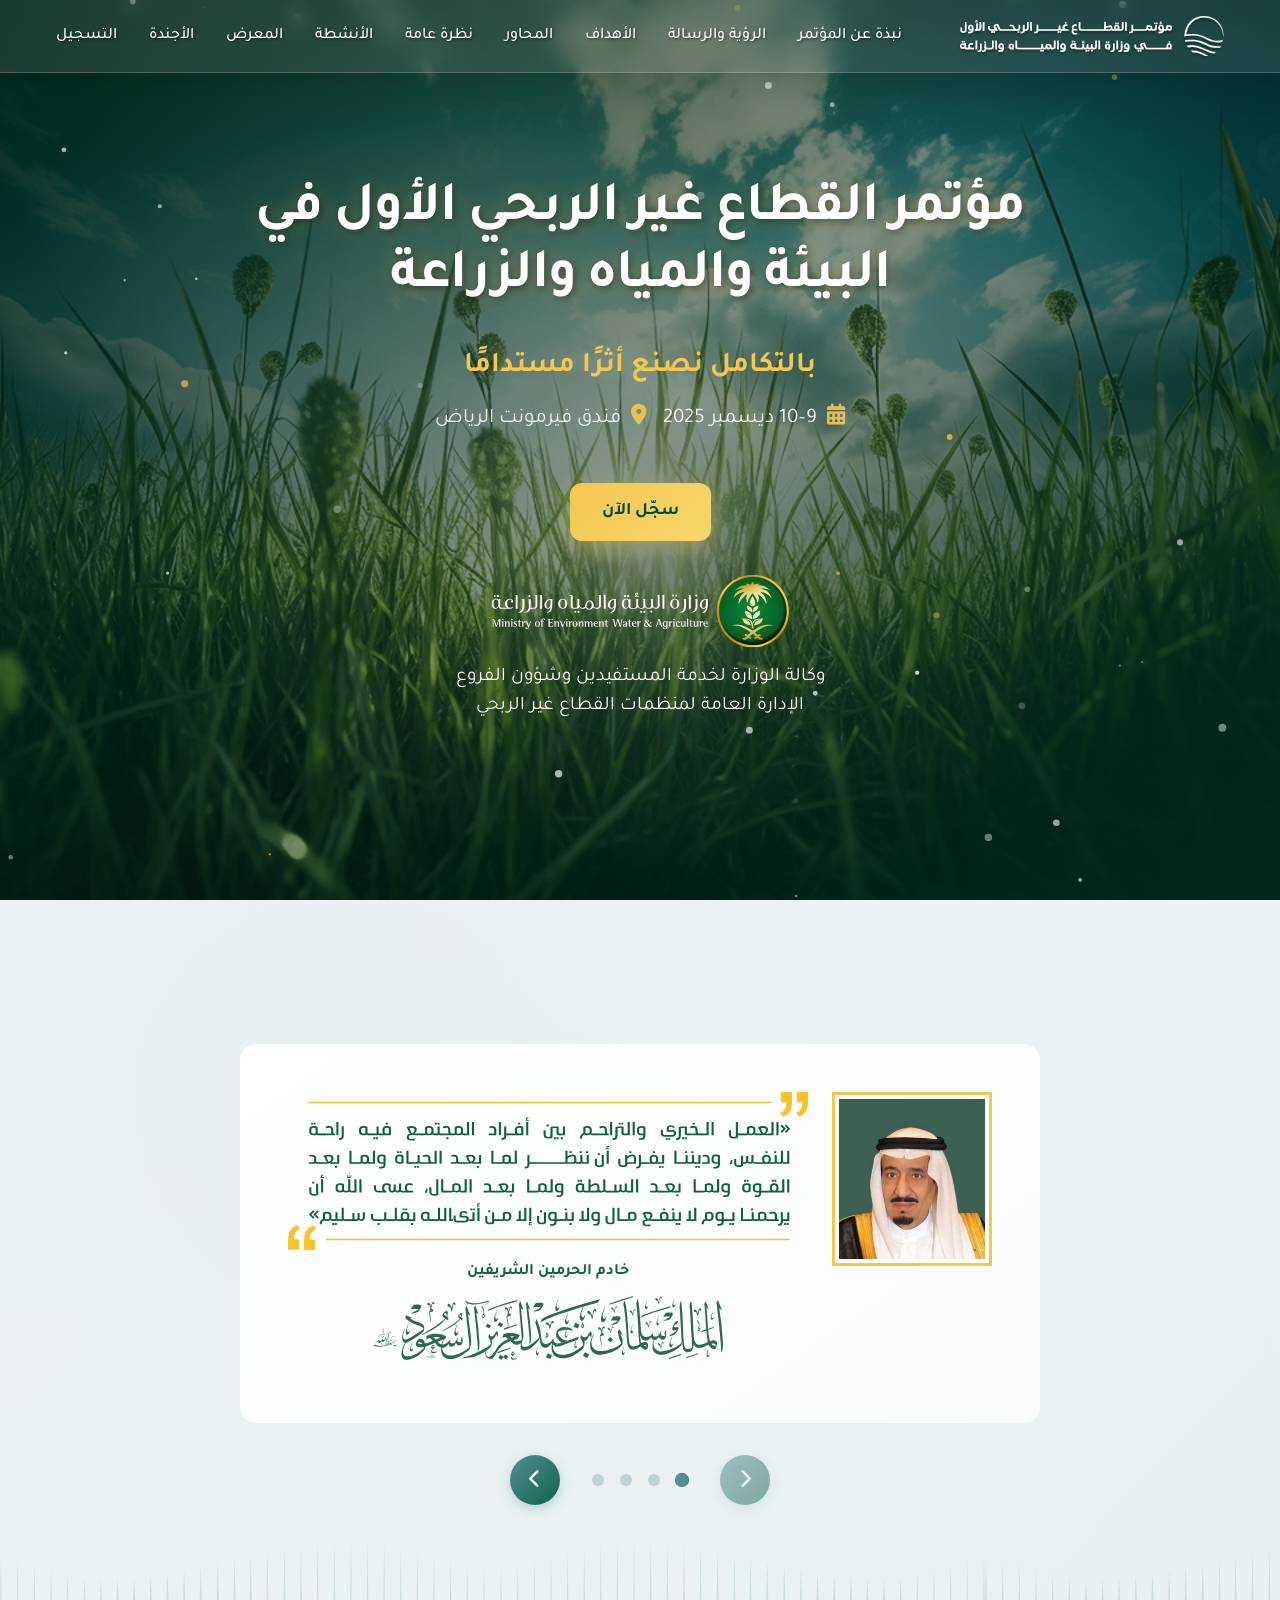
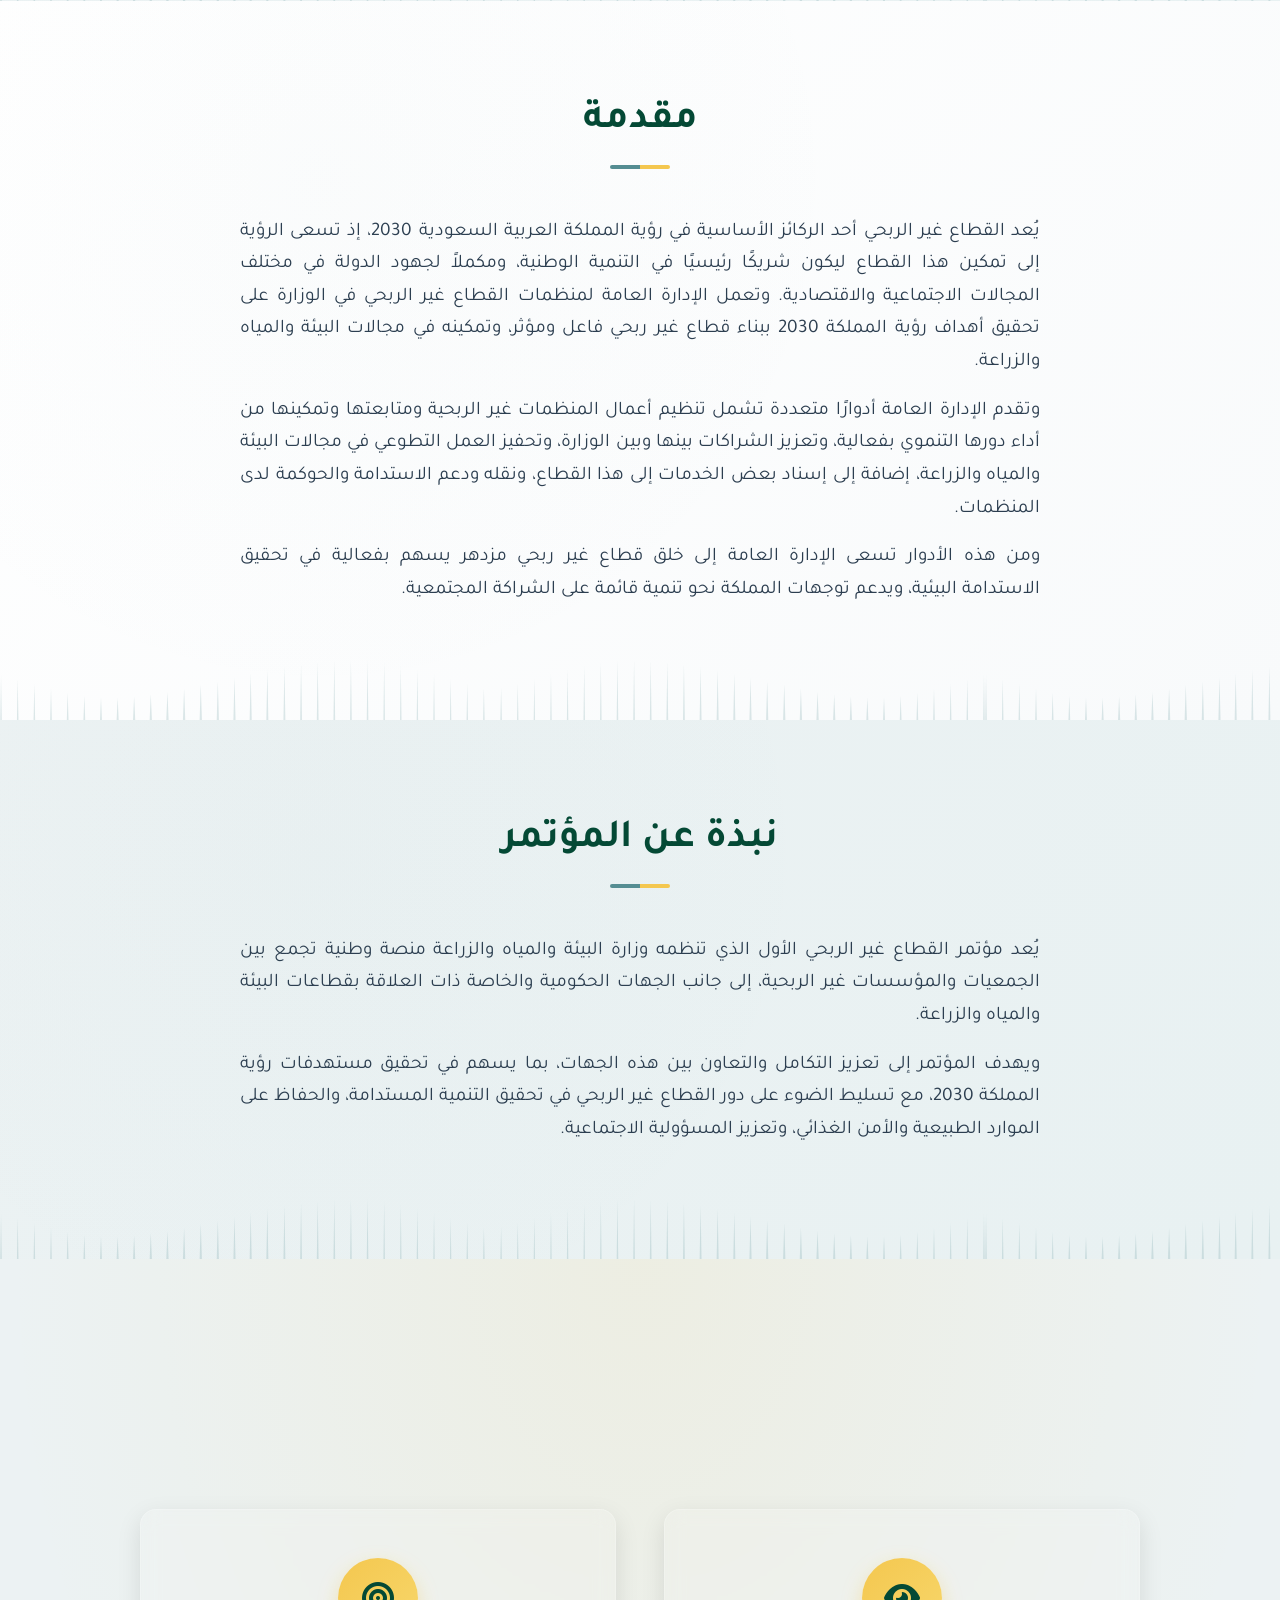
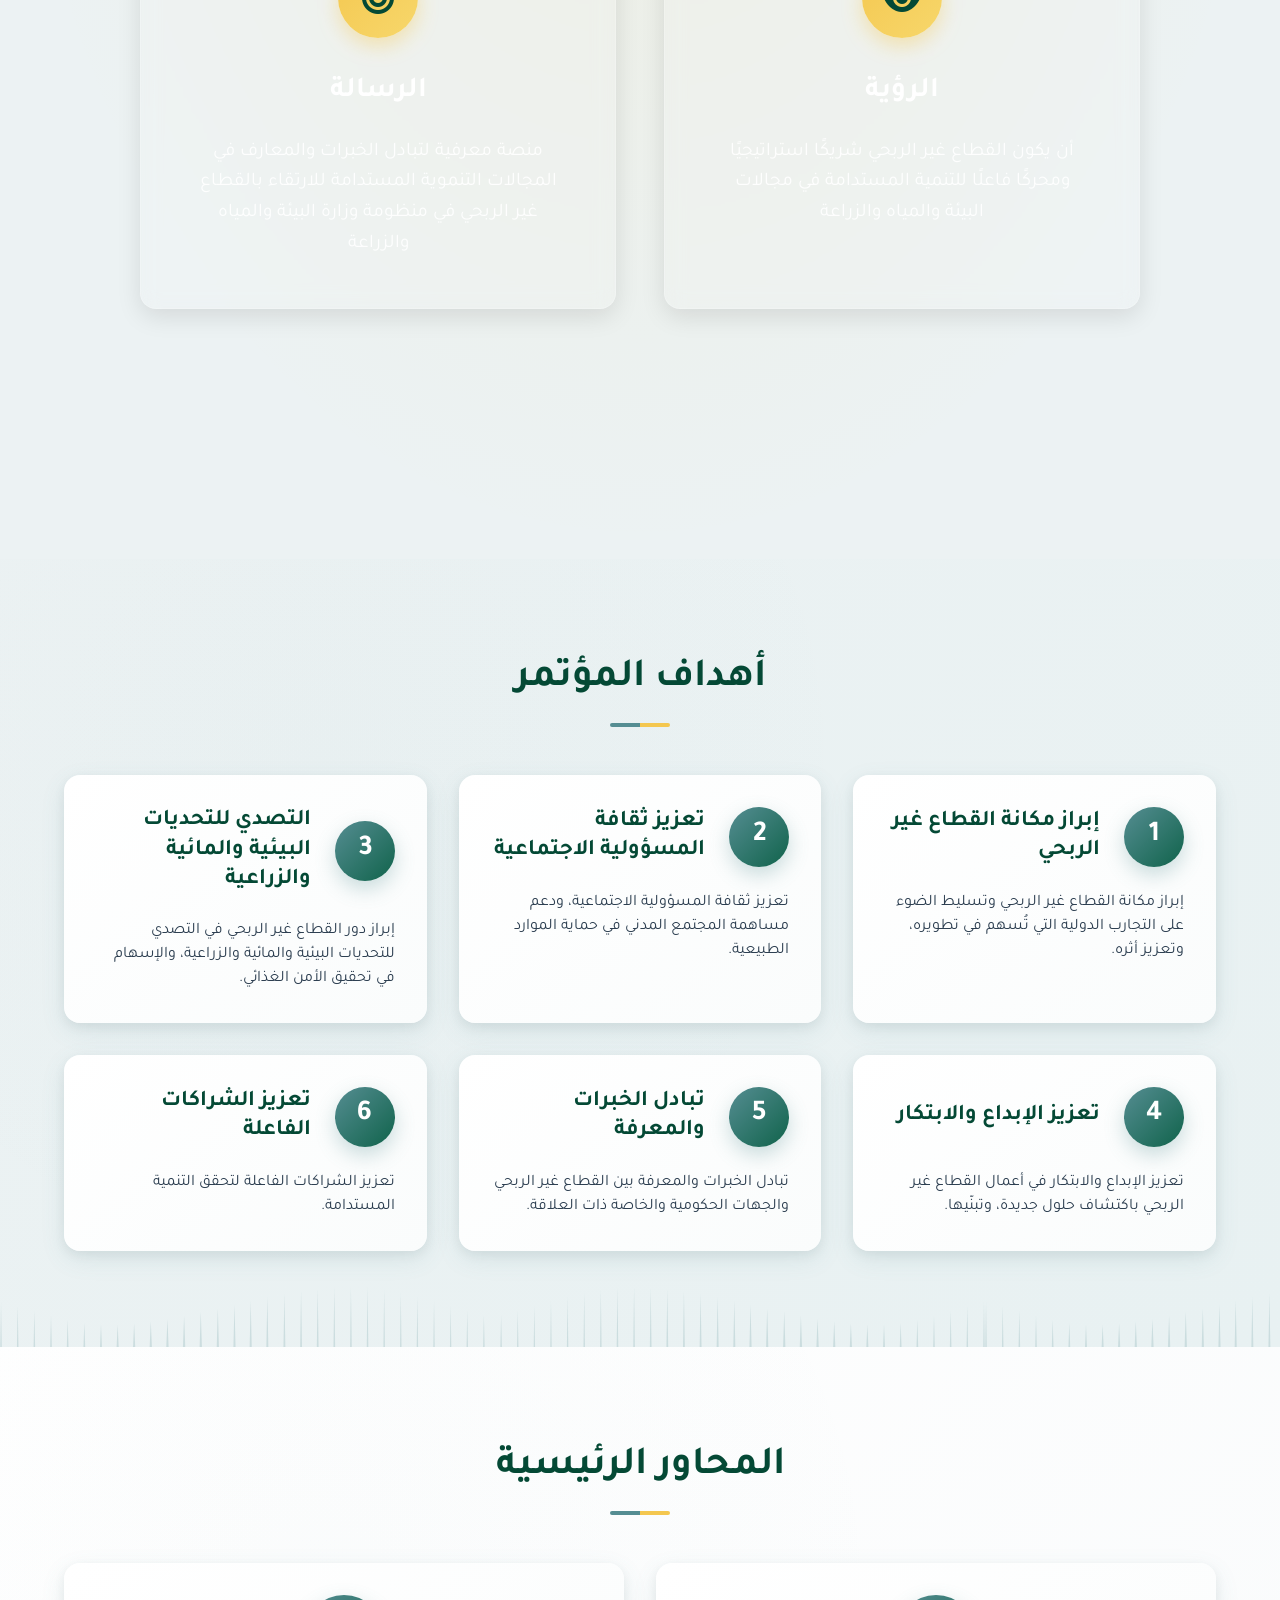
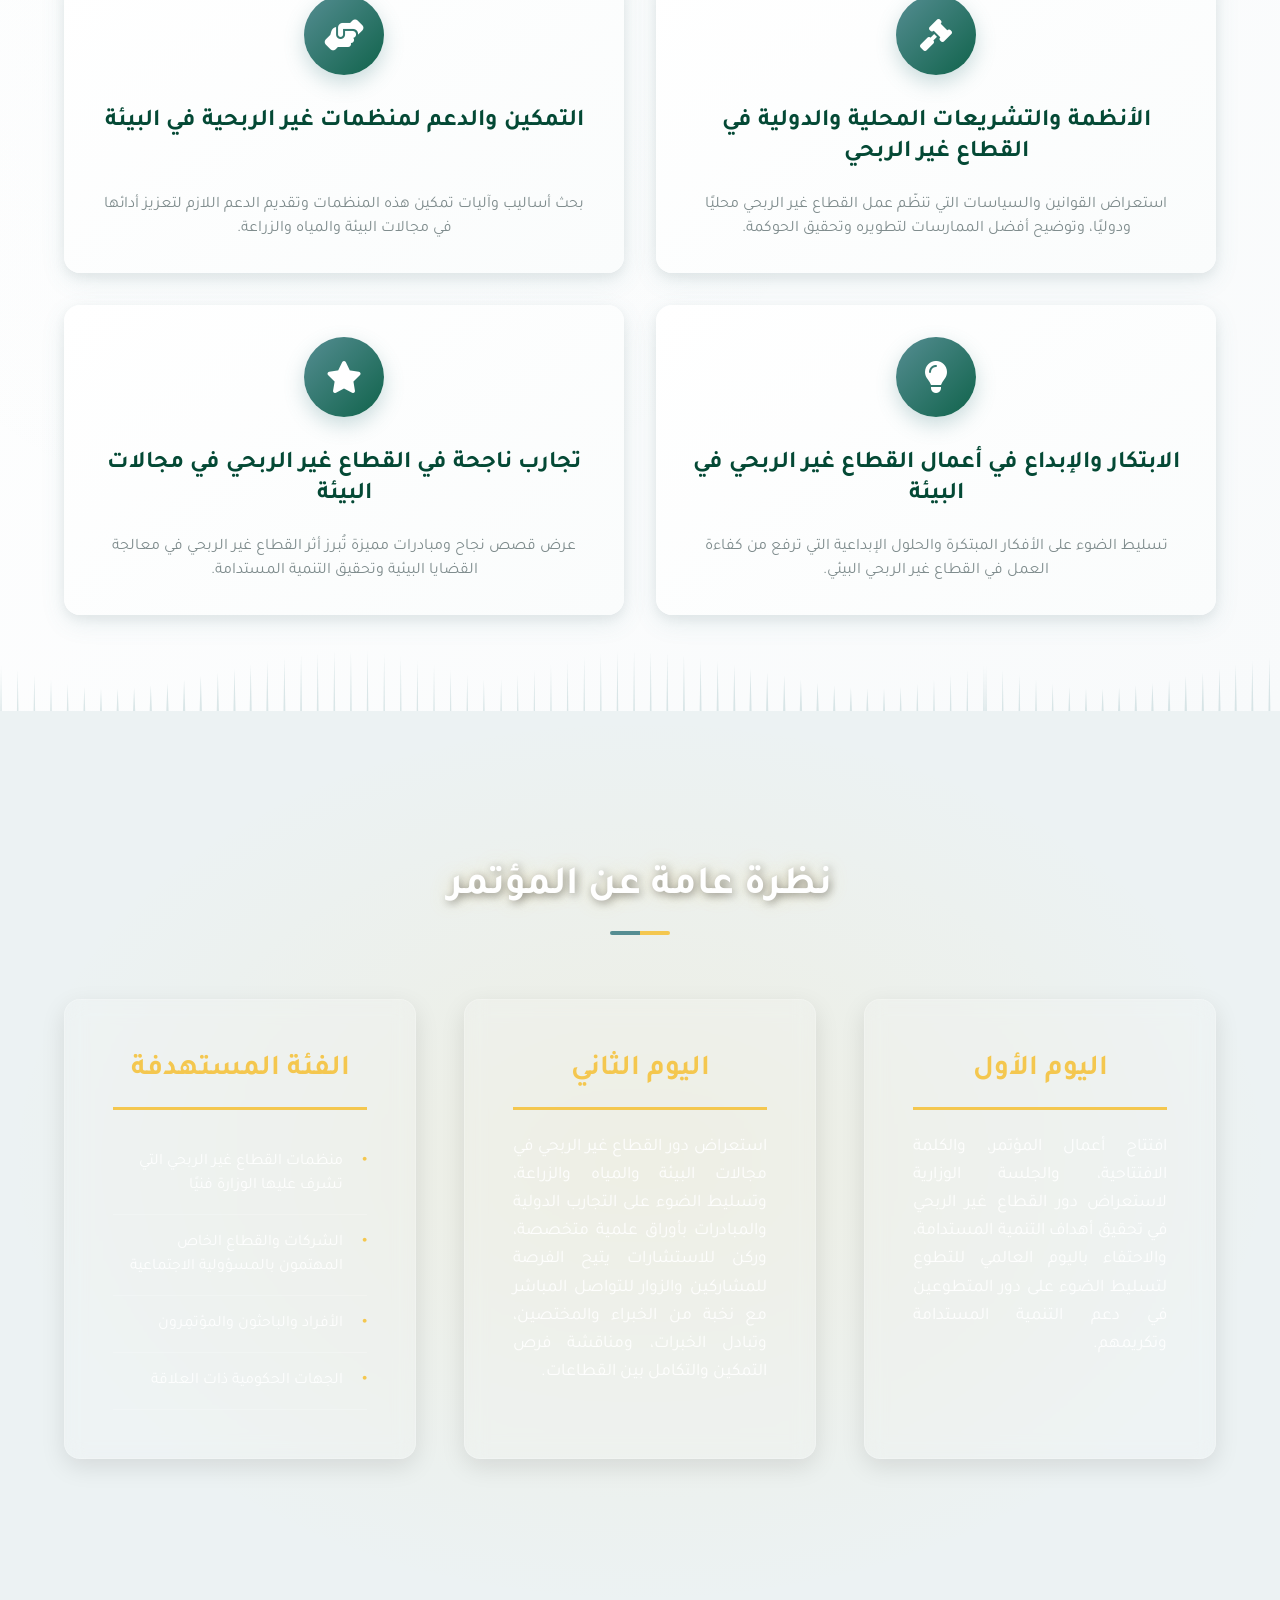
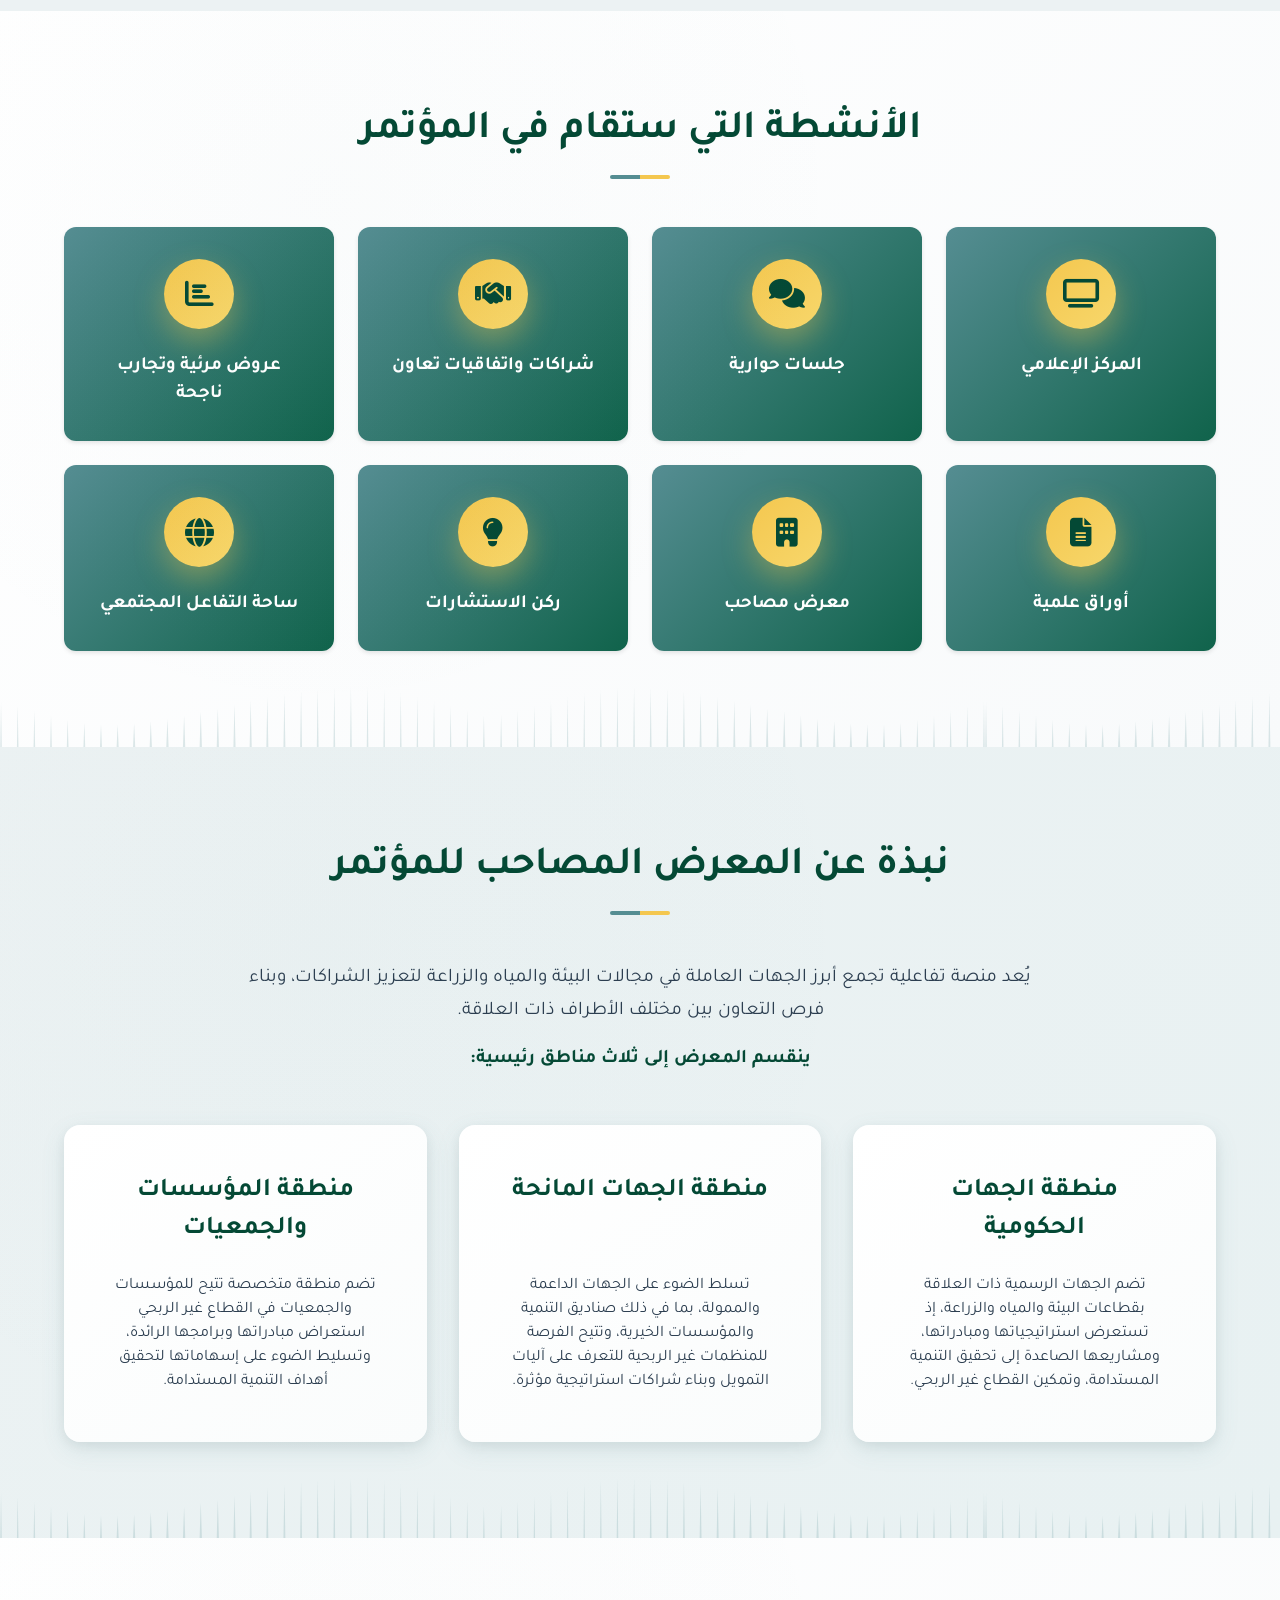
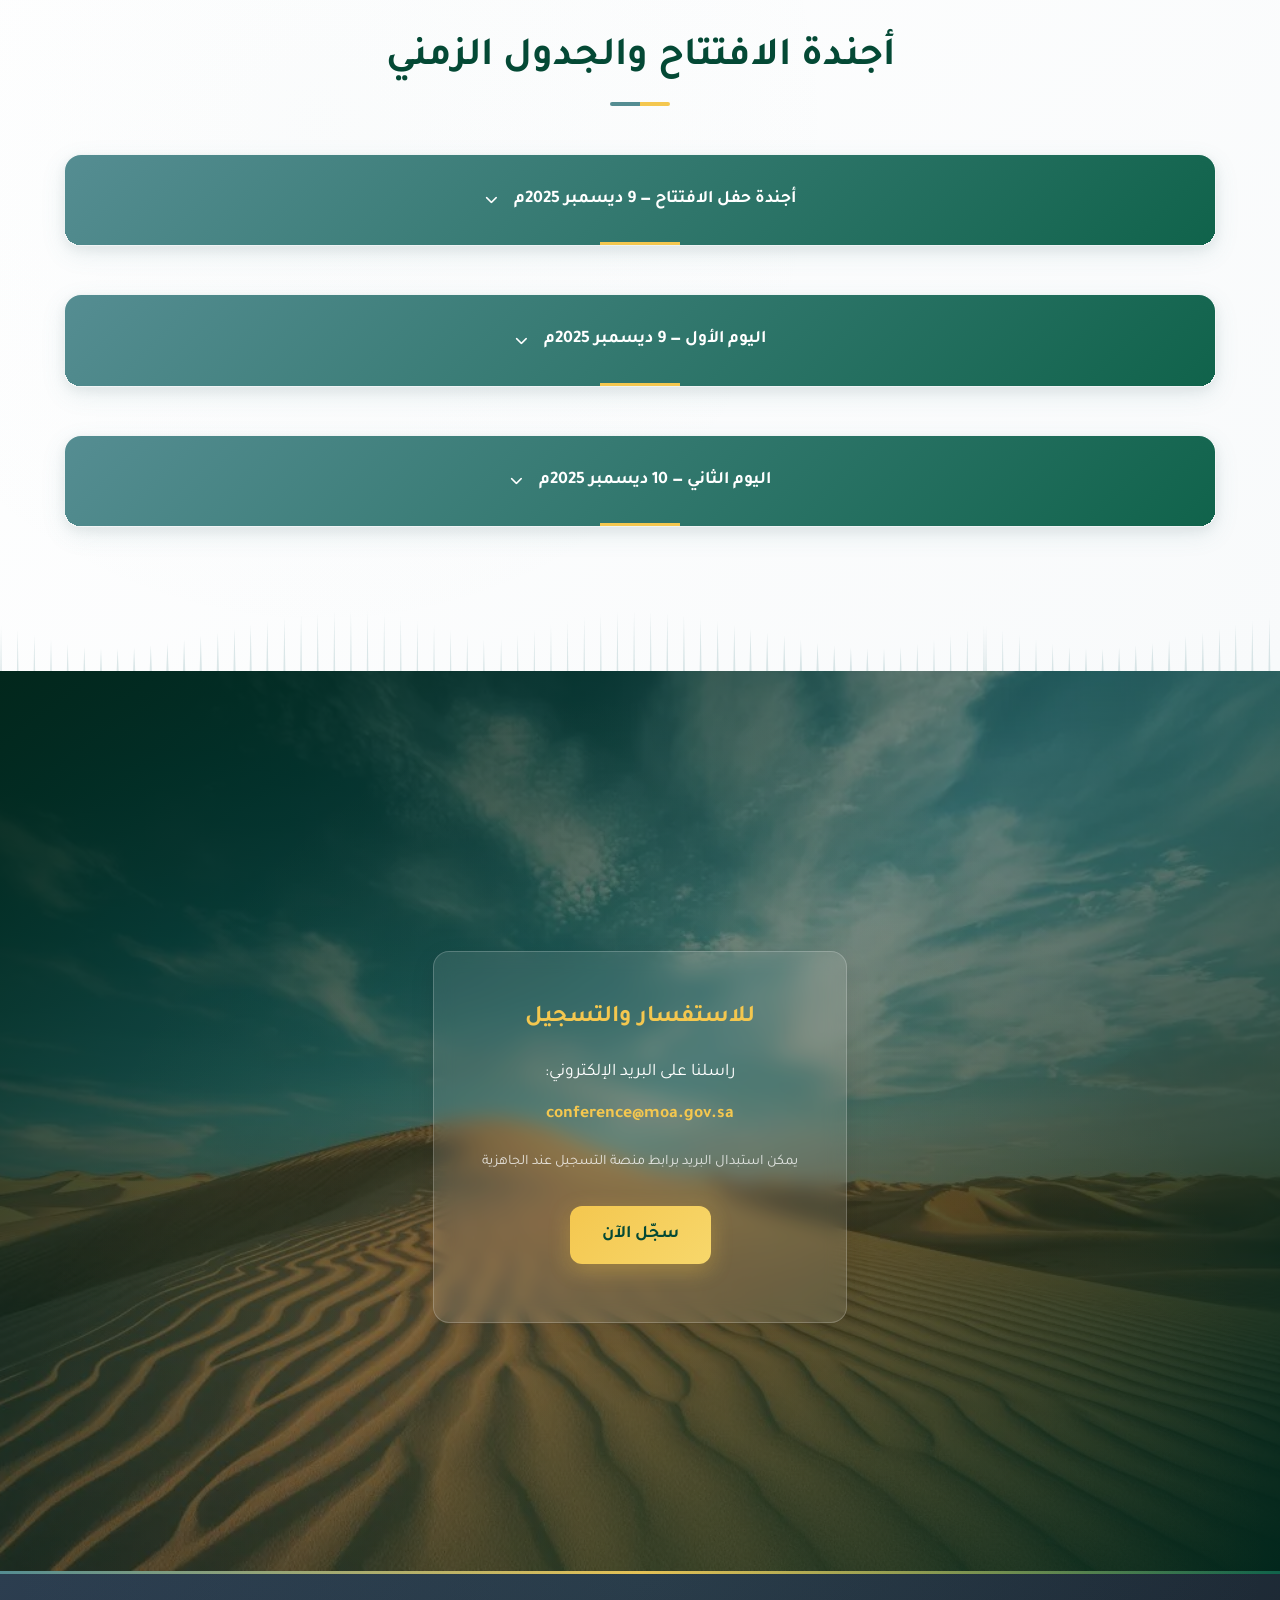
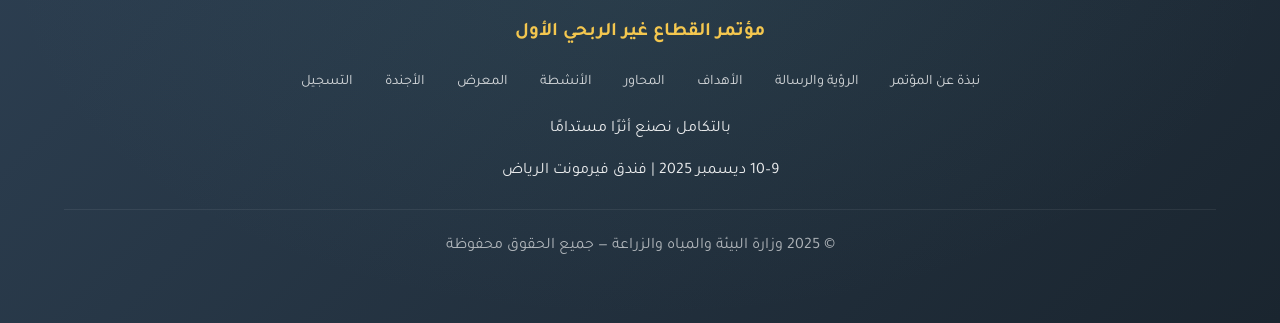
==== commit dbd89dbb: "Work in Progress" ====
--- a/index.html
+++ b/index.html
@@ -184,6 +184,22 @@
         .header.glassy .logo {
             color: var(--white);
             text-shadow: 2px 2px 4px rgba(0, 0, 0, 0.3);
+            filter: invert(1) brightness(10);
+        }
+
+        .header.glassy .svgshadow {
+            filter: drop-shadow(0px 2px 1px rgba(255, 255, 255, .4));
+        }
+
+        .header .logo .logoOnly {
+            display: block;
+            width: 40px;
+            height: 40px;
+        }
+
+        .header .logo .textOnly {
+            display: block;
+            height: 32px;
         }
 
         .header.glassy .nav-links a {
@@ -232,6 +248,9 @@
             color: var(--dark-pine);
             text-decoration: none;
             white-space: nowrap;
+            display: flex;
+            align-items: center;
+            gap: 12px;
         }
 
         .nav-links {
@@ -268,6 +287,10 @@
         .nav-links a:hover::after {
             width: 100%;
         }
+        .glassy .nav-links a::after {
+            background: var(--accent-gold);
+        }
+        
 
         .mobile-menu-toggle {
             display: none;
@@ -302,26 +325,6 @@
             pointer-events: none;
         }
 
-
-        .hero-bars {
-            position: absolute;
-            top: 0;
-            left: 0;
-            right: 0;
-            bottom: 0;
-            opacity: 0.1;
-            z-index: 1;
-        }
-
-        .bar {
-            position: absolute;
-            background: linear-gradient(to top, rgba(255, 255, 255, 0.7), rgba(255, 255, 255, 0));
-            width: 4px;
-            border-radius: 2px;
-            bottom: 0;
-            transition: transform 0.3s ease;
-        }
-
         .hero-content {
             position: relative;
             z-index: 3;
@@ -366,23 +369,25 @@
 
         .hero-footer {
             display: flex;
-            justify-content: space-between;
+            justify-content: center;
             flex-wrap: wrap;
             margin-top: var(--space-lg);
             gap: 16px;
             align-items: center;
+            flex-direction: column;
         }
 
         .hero-footer span {
             display: block;
-            max-width: 290px;
-            text-align: justify;
+            max-width: 370px;
+            text-align: center;
+            font-size: 1.2rem;
         }
 
         .hero-footer img {
-            width: 250px;
+            width: 300px;
             object-fit: cover;
-            height: 64px;
+            height: 75px;
         }
 
         /* Section Styles */
@@ -409,6 +414,20 @@
             bottom: 0;
             background-image: radial-gradient(circle at 25% 25%, rgba(85, 141, 146, 0.02) 0%, transparent 50%);
             pointer-events: none;
+        }
+
+        section:not(.glassy-section):after {
+            content: '';
+            position: absolute;
+            background-image: url(img/Patt.svg);
+            height: 60px;
+            bottom: 0;
+            left: 0;
+            right: 0;
+            opacity: 0.2;
+            background-size: contain;
+            background-repeat: repeat-x;
+            background-position-y: bottom;
         }
 
         .section-content {
@@ -532,7 +551,7 @@
             background: linear-gradient(145deg, var(--white) 0%, #fafcfc 100%);
             padding: var(--space-xl);
             display: flex;
-            align-items: center;
+            align-items: flex-start;
             justify-content: center;
             color: var(--text-light);
             font-style: italic;
@@ -548,6 +567,26 @@
 
         .testimonial-slide .speech {
             width: 100%;
+            text-align: center;
+            font-style: normal;
+        }
+
+        .testimonial-slide .role {
+            display: block;
+            color: var(--deep-green);
+            font-weight: 600;
+        }
+
+        .testimonial-slide .name {
+            display: block;
+            color: var(--deep-green);
+            font-weight: 600;
+            font-size: 1.5rem;
+        }
+
+        .testimonial-slide .name img {
+            max-width: 350px;
+            margin-top: 12px;
         }
 
         .carousel-nav {
@@ -673,6 +712,7 @@
             font-size: 1.5rem;
             line-height: 1.3;
             font-weight: 600;
+            height: 62px;
         }
 
         .topic-card p {
@@ -807,13 +847,13 @@
         }
 
         .activity-item {
-            background: var(--white);
+            background: linear-gradient(135deg, var(--teal) 0%, var(--deep-green) 100%);
             padding: var(--space-lg);
             border-radius: var(--radius-lg);
             text-align: center;
             box-shadow: var(--shadow-sm);
             transition: all var(--transition-normal);
-            border: 2px solid transparent;
+            color: var(--white);
         }
 
         .activity-item:hover {
@@ -825,21 +865,23 @@
         .activity-icon {
             width: 70px;
             height: 70px;
-            background: linear-gradient(135deg, var(--teal) 0%, var(--deep-green) 100%);
+            background: linear-gradient(135deg, var(--accent-gold) 0%, #f7d76b 100%);
             border-radius: 50%;
             display: flex;
             align-items: center;
             justify-content: center;
             margin: 0 auto var(--space-md);
-            color: var(--white);
+            color: var(--dark-pine);
             font-size: 1.8rem;
-            box-shadow: 0 8px 20px rgba(85, 141, 146, 0.3);
+            box-shadow: 0 12px 30px rgba(244, 199, 79, 0.4);
             transition: all var(--transition-normal);
         }
 
         .activity-item:hover .activity-icon {
             transform: translateY(-2px);
-            box-shadow: 0 12px 30px rgba(85, 141, 146, 0.4);
+            background: var(--white);
+            color: var(--deep-green);
+            box-shadow: 0 8px 20px rgba(255, 255, 255, 0.2);
         }
 
         /* Expo Areas */
@@ -863,6 +905,9 @@
             position: relative;
             overflow: hidden;
             text-align: center;
+            display: flex;
+            flex-direction: column;
+            justify-content: space-between;
         }
 
 
@@ -905,7 +950,7 @@
             padding: 0;
             margin-bottom: var(--space-xl);
             box-shadow: 0 8px 25px rgba(85, 141, 146, 0.12), 0 4px 12px rgba(0, 0, 0, 0.06);
-            /*overflow: clip;*/
+            overflow: clip;
             border: 1px solid rgba(85, 141, 146, 0.08);
         }
 
@@ -918,7 +963,43 @@
             background: linear-gradient(135deg, var(--teal) 0%, var(--deep-green) 100%);
             position: sticky;
             border-radius: var(--radius-xl) var(--radius-xl) 0 0;
-            top: 50px;
+            top: 60px;
+            cursor: pointer;
+            transition: all var(--transition-fast);
+            user-select: none;
+            display: flex;
+            align-items: center;
+            justify-content: center;
+            gap: var(--space-sm);
+            box-shadow: var(--shadow-sm);
+            flex-direction: row-reverse;
+        }
+
+        .agenda-day h3:hover {
+            filter: brightness(1.1);
+        }
+
+        .agenda-day h3::before {
+            content: '\f078';
+            font-family: 'Font Awesome 6 Free';
+            font-weight: 900;
+            transition: transform var(--transition-fast);
+            font-size: 0.8rem;
+            transform: rotate(0deg);
+        }
+
+        .agenda-day.expanded h3::before {
+            transform: rotate(-180deg);
+        }
+
+        .agenda-content-wrapper {
+            overflow: hidden;
+            transition: max-height var(--transition-fast) ease-out;
+            max-height: 0;
+        }
+
+        .agenda-day.expanded .agenda-content-wrapper {
+            max-height: 2000px;
         }
 
         .agenda-day h3::after {
@@ -1299,6 +1380,7 @@
 
             .testimonial-slide {
                 flex-direction: column;
+                align-items: center;
                 padding: var(--space-md) var(--space-sm);
                 gap: var(--space-sm);
             }
@@ -1329,13 +1411,9 @@
 
             }
 
-            .goal-item h3 {
-                font-size: 1.2rem;
-            }
 
             .expo-area h3 {
-                font-size: 1.2rem;
-                margin-bottom: var(--space-sm);
+                height: unset;
             }
 
             .agenda-item {
@@ -1413,11 +1491,180 @@
     <!-- Header -->
     <header class="header" id="header">
         <nav class="nav container">
-            <a href="#" class="logo">مؤتمر القطاع غير الربحي</a>
+            <a href="#" class="logo">
+                <svg class="logoOnly svgshadow" viewBox="0 0 92.26 94.81">
+                    <defs>
+                        <linearGradient id="linear-gradient" x1="15.05" y1="88.41" x2="55.85" y2="88.41"
+                            gradientUnits="userSpaceOnUse">
+                            <stop offset="0" stop-color="#10634b" />
+                            <stop offset="1" stop-color="#558d92" />
+                        </linearGradient>
+                        <linearGradient id="linear-gradient-2" x1="5.83" y1="79.16" x2="74.06" y2="79.16"
+                            xlink:href="#linear-gradient" />
+                        <linearGradient id="linear-gradient-3" x1=".8" y1="65.76" x2="87.01" y2="65.76"
+                            xlink:href="#linear-gradient" />
+                        <linearGradient id="linear-gradient-4" x1="0" y1="52.39" x2="91.09" y2="52.39"
+                            xlink:href="#linear-gradient" />
+                        <linearGradient id="linear-gradient-5" x1="46.51" y1="24.05" x2="92.26" y2="24.05"
+                            xlink:href="#linear-gradient" />
+                    </defs>
+                    <g id="Layer_1-2" data-name="Layer 1">
+                        <g>
+                            <path
+                                d="M55.85,94l-6.69.81s-7.12-4.07-15.26-6.59c-8.13-2.52-14.25-2.22-14.25-2.22l-4.61-4s11.73,0,20.01,2.74c8.28,2.74,20.8,9.25,20.8,9.25"
+                                style="fill: url(#linear-gradient);" />
+                            <path
+                                d="M74.06,85.64l-4.17,3.26s-5.28-.09-14.54-4c-5.73-2.42-11.95-5.74-21.81-9.25-11.48-4.09-25.33-1.7-25.33-1.7l-2.38-3.55s11.66-2.66,25.84.81c7.49,1.84,18.83,8.03,27.92,11.32,8.11,2.94,14.46,3.11,14.46,3.11"
+                                style="fill: url(#linear-gradient-2);" />
+                            <path
+                                d="M87.01,71.43c-.16.5-10.26.66-19.93-.67-6.68-.91-14.2-4.99-20.8-8.36C26.34,52.23.8,57.23.8,57.23l1.08,3.92s13.43-3.2,27.99-.22c12.28,2.51,25.48,10.96,31.3,12.36,12.88,3.09,22.64,2.17,23.01,1.87.01-.01.01-.03.02-.05l2.81-3.68"
+                                style="fill: url(#linear-gradient-3);" />
+                            <path
+                                d="M0,44.87s9.21-2.96,20.87-2.37c11.66.59,17.67,3.17,21.52,4.58,4.25,1.56,11.57,5.88,24.56,10.14,8.03,2.63,24.14.44,24.14.44l-2.56,4.17s-14.11,2.18-27.57-2.47c-11.8-4.07-17.06-10.06-31.45-12.28C14.33,44.74,0,48.35,0,48.35v-3.48Z"
+                                style="fill: url(#linear-gradient-4);" />
+                            <path
+                                d="M4.08,47.49H0c0-13.29,4.82-25.5,13.58-34.39C22.27,4.29,34.09,0,46.88,0v3.51C22.48,3.51,4.08,22.42,4.08,47.49"
+                                style="fill: #10634b;" />
+                            <path
+                                d="M92.26,46.35l-.91,1.75c-.13-6.95-1.81-13.42-4.1-18.97-3.87-8.32-9.84-14.37-16.65-18.97-6.99-4.72-15.32-6.65-24.09-6.65V0c9.58,0,18.13,2.74,25.8,7.92,7.47,5.05,14.02,13.7,16.19,19.54,2.49,6.05,3.41,11.01,3.75,18.89"
+                                style="fill: url(#linear-gradient-5);" />
+                        </g>
+                    </g>
+                </svg>
+                <svg class="textOnly svgshadow" viewBox="0 0 308.85 46.6">
+                    <g id="Layer_1-2" data-name="Layer 1">
+                        <g>
+                            <path
+                                d="M5.08,18.77c-.94,0-1.76-.21-2.45-.64-.69-.43-1.22-1.04-1.58-1.82-.36-.79-.54-1.7-.54-2.74v-2.69h2.44v2.68c0,.63.09,1.17.27,1.6.18.43.43.75.75.96.32.21.69.32,1.1.32s.77-.11,1.09-.32c.32-.21.57-.54.75-.97.18-.43.27-1.08.27-1.94V2.75h2.41v11.74c-.07.9-.29,1.67-.68,2.31-.39.64-.9,1.13-1.54,1.47s-1.41.51-2.29.51Z"
+                                style="fill: #10634b;" />
+                            <path
+                                d="M17.79,7.39c.62.37,1.1.9,1.43,1.6s.5,1.5.5,2.4v2.31c0,1.85-.47,3.24-1.4,4.16-.93.92-2.34,1.38-4.23,1.38h-2.36v-2.25h2.39c.96,0,1.68-.17,2.16-.5.48-.33.76-.67.83-1.01h-.91c-1.5,0-2.63-.37-3.4-1.1-.77-.73-1.16-1.82-1.16-3.25,0-.82.17-1.56.52-2.21.34-.65.82-1.17,1.44-1.53s1.31-.55,2.09-.55,1.49.18,2.11.55ZM17.31,13.32v-1.63c0-1-.15-1.7-.43-2.09-.28-.39-.68-.59-1.2-.59-.31,0-.58.08-.82.25-.24.17-.44.42-.58.74-.15.32-.22.7-.22,1.14,0,.76.17,1.31.51,1.66.34.35.88.52,1.63.52h1.12Z"
+                                style="fill: #10634b;" />
+                            <path
+                                d="M26.88,15.49h-5.25v-2.21h2.04V4.57h2.44v8.75h.5c.65-.02,1.1-.16,1.36-.43.28-.3.42-.82.42-1.56V2.75h2.5v8.6c-.05,1.35-.42,2.37-1.09,3.08-.67.71-1.65,1.06-2.92,1.06ZM25.69,2.22v1.17h-3.45v-1.17h1.16c-.19.41-.37.44-.55.07-.18-.36-.27-.64-.27-.83,0-.29.08-.55.23-.77s.36-.39.62-.52c.26-.12.56-.18.88-.18s.64.05.99.15v1.17c-.36-.09-.66-.14-.91-.14-.17,0-.31.04-.41.13s-.15.2-.15.34c0,.17.07.31.21.42.14.11.33.16.56.16h1.09Z"
+                                style="fill: #10634b;" />
+                            <path d="M33.23,2.75h2.39v3.5l.02,9.24h-2.42l.02-9.24v-3.5Z" style="fill: #10634b;" />
+                            <path
+                                d="M50.69,16.55c-.26-.26-.59-.39-.96-.39s-.7.13-.96.39c-.27.26-.41.58-.41.96s.14.69.41.95c.26.27.58.4.96.4s.69-.13.96-.39.41-.58.41-.96-.14-.7-.41-.96ZM47.64,16.55c-.27-.26-.59-.39-.97-.39s-.69.13-.96.39c-.26.26-.4.58-.4.96s.14.69.4.95.59.4.96.4.7-.13.97-.39.4-.58.4-.96-.13-.7-.4-.96Z"
+                                style="fill: #10634b;" />
+                            <path
+                                d="M85.86,16.63c-.25-.25-.54-.37-.89-.37-.33,0-.63.12-.87.37-.24.24-.36.53-.36.86s.12.63.36.87.54.36.87.36.64-.12.88-.36c.25-.24.37-.53.37-.87s-.12-.62-.36-.86Z"
+                                style="fill: #10634b;" />
+                            <path
+                                d="M87.72,7.07v4.28c-.05,1.34-.42,2.36-1.09,3.07-.67.71-1.64,1.07-2.92,1.07h-24.47c-.77,0-1.43-.17-1.98-.5-.24-.14-.42-.35-.55-.63l-3.09-6.43c-.11.01-.29.05-.54.12-.63.17-1.07.4-1.32.67-.25.28-.32.59-.22.93.04.18.14.4.3.65.15.25.4.59.72,1.03l.34.43c.38.49.7.97.96,1.42.25.46.51,1.23.76,2.31h-9.01c-1.64,0-2.85-.42-3.64-1.24-.75-.77-1.12-1.88-1.12-3.33v-2.36h2.39v2.36c0,.54.07.99.23,1.33.15.36.4.63.74.81.33.17.8.26,1.4.26h5.3l-.44-.55c-.38-.5-.69-.95-.93-1.35-.24-.39-.41-.8-.53-1.22-.27-1.01-.08-1.88.56-2.61.65-.74,1.64-1.28,2.97-1.64.74-.19,1.68-.38,2.83-.55l.55,1.32,2.71,6.04c.17.37.54.56,1.13.56h18.38c-.15-.26-.31-.61-.49-1.05l-.53-1.22c-.26-.62-.5-1.07-.72-1.36-.21-.29-.43-.49-.66-.58-.22-.09-.53-.14-.93-.14h-2.47v-2.17h2.47c.81,0,1.48.09,2.01.27.52.19.99.51,1.38.99.4.47.77,1.15,1.12,2.03l.51,1.24c.23.54.43.95.61,1.22.18.28.35.47.5.56.16.1.42.17.78.21h.93c1.17,0,1.89-.15,2.16-.44s.41-.8.41-1.54v-4.27h2.5Z"
+                                style="fill: #10634b;" />
+                            <path
+                                d="M100.08,2.75v3.4l-.04,5.18c0,1.36-.34,2.38-1.01,3.09-.68.71-1.65,1.07-2.92,1.07h-2.07c-.04,1.15-.39,2.05-1.04,2.69-.71.71-1.76,1.11-3.14,1.22h-1.69v-2.28h1.59c.64,0,1.12-.17,1.42-.49.3-.33.46-.87.46-1.62v-7.94h2.47v6.25h1.8c.6-.01,1.03-.16,1.3-.44.27-.29.41-.81.41-1.55l-.04-5.17v-3.41h2.5Z"
+                                style="fill: #10634b;" />
+                            <path d="M102.26,2.75h2.39v3.5l.02,9.24h-2.42l.02-9.24v-3.5Z" style="fill: #10634b;" />
+                            <path
+                                d="M147.16,16.63c-.24-.24-.54-.36-.88-.36s-.63.12-.88.36c-.24.24-.36.53-.36.87s.12.62.36.86.54.37.88.37.63-.12.88-.36c.24-.24.37-.53.37-.87s-.13-.63-.37-.87ZM144.2,16.63c-.24-.24-.54-.36-.88-.36s-.63.12-.88.36c-.24.24-.36.53-.36.87s.12.62.36.86.54.37.88.37.63-.12.87-.36c.25-.24.37-.53.37-.87s-.12-.63-.36-.87Z"
+                                style="fill: #10634b;" />
+                            <path
+                                d="M154.93,3.23c-.24-.24-.54-.36-.88-.36s-.63.12-.88.36c-.24.24-.36.53-.36.87s.12.62.36.86c.25.24.54.36.88.36s.63-.12.87-.36c.25-.23.37-.52.37-.86s-.12-.63-.36-.87Z"
+                                style="fill: #10634b;" />
+                            <path
+                                d="M158.09,13.32v2.17h-10.56c-.58,0-1.16-.18-1.74-.53-.32-.2-.61-.46-.87-.81-.19.33-.43.6-.71.8-.5.36-1.21.54-2.15.54h-28.12c-.04,1.15-.39,2.05-1.04,2.69-.71.71-1.76,1.11-3.13,1.22h-1.7v-2.28h1.59c.65,0,1.12-.17,1.42-.49.31-.33.46-.87.46-1.62v-7.94h2.48v6.25h28.04c.57,0,1-.15,1.28-.45.28-.3.4-.78.36-1.44v-3.54h2.56v3.54c-.04.66.09,1.14.37,1.44.28.3.7.45,1.27.45h2.24c-.09-.15-.15-.25-.16-.28-.38-.75-.57-1.49-.57-2.2,0-.86.21-1.63.63-2.31.41-.69.99-1.22,1.73-1.6.74-.39,1.58-.57,2.51-.57.58,0,1.35.11,2.3.34l-.28,2.52c-.83-.3-1.46-.45-1.88-.45-.55,0-1.01.07-1.38.23-.36.15-.65.38-.88.7-.22.32-.33.7-.33,1.14s.16.9.49,1.34c.32.44.78.74,1.38.9s1.31.24,2.12.24h2.27Z"
+                                style="fill: #10634b;" />
+                            <path
+                                d="M165.61,14.92c-.33.38-.52.82-.59,1.34-.05.45,0,.87.15,1.23.15.37.41.68.77.93.36.25.81.44,1.35.57h3.8l-1.08,2.04h-3.13c-.92-.13-1.73-.43-2.42-.9-.69-.47-1.19-1.07-1.51-1.8-.32-.74-.43-1.53-.32-2.38.11-.83.41-1.54.88-2.13.08-.1.18-.21.29-.31-.1-.14-.2-.29-.29-.46-.38-.75-.57-1.48-.57-2.2,0-.86.21-1.63.63-2.31s1-1.22,1.74-1.6c.74-.38,1.57-.57,2.5-.57.59,0,1.35.12,2.31.35l-.28,2.5c-.84-.29-1.46-.44-1.88-.44-.56,0-1.02.08-1.38.23-.36.15-.66.39-.88.71-.22.32-.33.7-.33,1.14s.16.9.48,1.34.79.74,1.39.9c.6.16,1.31.24,2.12.24h1.44v2.11h-2.34c-1.09-.03-2.03-.2-2.83-.51Z"
+                                style="fill: #10634b;" />
+                            <path
+                                d="M230.97,3.97c-.24-.24-.53-.36-.88-.36s-.63.12-.87.36c-.25.24-.37.53-.37.87s.12.62.37.86c.24.24.53.36.87.36s.63-.12.88-.36.37-.52.37-.86-.12-.63-.37-.87ZM228.01,3.97c-.24-.24-.54-.36-.88-.36s-.63.12-.87.36c-.25.24-.37.53-.37.87s.12.62.37.86c.24.24.53.36.87.36s.63-.12.88-.36c.24-.24.37-.52.37-.86s-.13-.63-.37-.87Z"
+                                style="fill: #10634b;" />
+                            <path
+                                d="M235.73,2.75v3.41l.04,5.17c0,.74-.14,1.26-.41,1.55-.28.29-.71.43-1.32.44h-2.29l.42-1.9c.21-.9.14-1.7-.21-2.41-.34-.71-.82-1.25-1.44-1.62-.62-.37-1.32-.55-2.11-.55s-1.47.18-2.09.55c-.61.37-1.09.89-1.44,1.55-.34.65-.51,1.4-.51,2.23s.2,1.53.61,2.15h-2.15c-.54,0-.88-.07-1.01-.2.14-.31.21-.79.21-1.44,0-1.18-.37-2.16-1.1-2.96s-1.77-1.07-3.11-.82l-5.46,1.33V2.64h-2.42v10.68h-32.87c-.62,0-1.07-.15-1.34-.44-.27-.29-.41-.81-.41-1.55l.03-5.18v-3.4h-2.49v3.4l.04,5.18c0,1.36.33,2.38,1,3.09s1.65,1.07,2.93,1.07h41.01c1.18,0,2.08-.26,2.72-.78.52.52,1.16.78,1.92.78h11.78c1.27,0,2.25-.36,2.92-1.07s1.01-1.73,1.01-3.09l.04-5.18v-3.4h-2.5ZM219.2,12.91c-.28.27-.73.41-1.36.41h-5.48v-1.72l5.62-1.34c.56-.12.97-.05,1.23.22.27.26.4.66.4,1.2s-.14.95-.41,1.23ZM229.76,11.24l-.46,2.08h-.37c-.74,0-1.28-.18-1.62-.53-.35-.36-.52-.89-.52-1.61,0-.46.07-.85.2-1.18.14-.33.34-.58.58-.75.24-.16.53-.25.85-.25.49,0,.88.2,1.16.58.28.37.34.93.18,1.66Z"
+                                style="fill: #10634b;" />
+                            <path d="M240.41,2.75h2.39v3.5l.02,9.24h-2.42l.02-9.24v-3.5Z" style="fill: #10634b;" />
+                            <path
+                                d="M287.64,3.87c-.24-.24-.54-.36-.88-.36s-.63.12-.87.36c-.25.24-.37.53-.37.87s.12.62.37.86c.24.24.53.36.87.36s.63-.12.88-.36c.24-.23.37-.52.37-.86s-.13-.63-.37-.87ZM284.68,3.87c-.24-.24-.54-.36-.88-.36s-.63.12-.88.36c-.24.24-.36.53-.36.87s.12.62.36.86c.25.24.54.36.88.36s.63-.12.88-.36c.24-.23.37-.52.37-.86s-.13-.63-.37-.87Z"
+                                style="fill: #10634b;" />
+                            <path
+                                d="M284.36,7.07v4.27c0,.74-.13,1.25-.41,1.54-.27.29-.99.44-2.16.44h-.31c-.57,0-1-.15-1.27-.44-.09-.1-.2-.24-.34-.42.01-.03.02-.06.02-.09.18-.77.16-1.5-.07-2.18-.22-.69-.64-1.28-1.25-1.77-.61-.5-1.38-.74-2.32-.74l-4.17.03c-.59,3.15-.99,4.85-1.2,5.09-.25.29-.67.46-1.28.52h-17.43v-6.25h-2.48v7.94c0,.75-.15,1.29-.46,1.62-.3.32-.77.49-1.42.49h-1.59v2.28h1.7c1.38-.11,2.42-.51,3.13-1.22.65-.64,1-1.54,1.04-2.69h17.58s.5-.01.5-.01c.49,0,.95-.1,1.37-.3.39-.18.74-.58,1.05-1.21.64.73,1.37,1.18,2.19,1.37.8.19,1.57.19,2.29,0,.58-.16,1.08-.42,1.52-.78.17.17.36.31.54.43.56.33,1.22.5,1.99.5h1.74c1.27,0,2.24-.36,2.92-1.07.67-.71,1.03-1.73,1.09-3.07v-4.28h-2.51ZM277.79,11.88c-.08.31-.23.57-.44.77-.21.19-.49.33-.85.39-.35.07-.75.05-1.19-.06-.7-.15-1.19-.44-1.45-.86-.27-.43-.32-.99-.16-1.7l.08-.37h2.14c.73.02,1.26.21,1.57.56.32.36.42.78.3,1.27Z"
+                                style="fill: #10634b;" />
+                            <path
+                                d="M293.17,4.3c-.24,0-.43-.05-.57-.16-.13-.11-.2-.25-.2-.42,0-.13.05-.25.15-.33.1-.09.23-.14.4-.14.25,0,.55.05.91.14v-1.16c-.35-.1-.68-.15-.99-.15s-.61.06-.88.19c-.26.12-.47.29-.62.51-.15.22-.22.48-.22.77,0,.17.08.43.23.75h-.58v1.17h3.46v-1.17h-1.09Z"
+                                style="fill: #10634b;" />
+                            <path
+                                d="M308.66,10.19c-.23-.69-.65-1.28-1.26-1.77-.61-.5-1.38-.74-2.31-.74l-4.18.03c-.58,3.15-.98,4.85-1.2,5.09-.24.29-.67.46-1.28.52h-1.53v-1.93c0-.91-.17-1.71-.51-2.4-.33-.7-.81-1.23-1.43-1.6-.61-.37-1.32-.55-2.1-.55s-1.48.18-2.09.55c-.62.37-1.1.88-1.44,1.54-.35.65-.52,1.39-.52,2.21,0,1.43.39,2.51,1.16,3.25.77.73,1.9,1.1,3.4,1.1h.91c-.07.33-.34.67-.83,1-.48.34-1.2.5-2.15.5h-2.39v2.25h2.36c1.89,0,3.3-.46,4.23-1.38.61-.6,1.01-1.39,1.23-2.37h1.77s.5-.01.5-.01c.5,0,.96-.1,1.38-.3.39-.18.73-.58,1.04-1.21.64.73,1.37,1.18,2.19,1.37.81.19,1.57.19,2.29,0,.72-.19,1.33-.55,1.83-1.06.5-.52.83-1.16,1-1.91.18-.77.16-1.5-.07-2.18ZM293.37,13.32c-.75,0-1.29-.17-1.63-.52-.34-.35-.51-.9-.51-1.66,0-.44.07-.82.22-1.14.14-.33.34-.57.58-.74.24-.17.52-.26.83-.26.51,0,.91.2,1.19.6.29.39.43,1.09.43,2.09v1.63s-1.11,0-1.11,0ZM306.62,11.88c-.08.31-.22.57-.43.77-.22.19-.5.33-.85.39-.36.07-.75.05-1.2-.06-.7-.15-1.18-.44-1.45-.86-.27-.43-.32-.99-.16-1.7l.09-.37h2.13c.74.02,1.26.21,1.58.56.31.36.41.78.29,1.27Z"
+                                style="fill: #10634b;" />
+                            <path
+                                d="M7.15,30.58c-.25-.24-.54-.36-.89-.36-.33,0-.63.12-.87.36-.24.24-.36.53-.36.87s.12.62.36.86.54.36.87.36.64-.12.88-.36c.25-.23.37-.52.37-.86s-.12-.63-.36-.87ZM4.19,30.58c-.25-.24-.54-.36-.89-.36s-.63.12-.87.36c-.24.24-.37.53-.37.87s.13.62.37.86.53.36.87.36.63-.12.88-.36c.25-.23.37-.52.37-.86s-.12-.63-.36-.87Z"
+                                style="fill: #10634b;" />
+                            <path
+                                d="M18.2,40.52c-.81,0-1.51-.08-2.12-.24-.6-.16-1.06-.46-1.38-.9-.33-.44-.49-.88-.49-1.34s.11-.82.34-1.14c.22-.32.51-.55.87-.7.37-.16.83-.23,1.39-.23.41,0,1.04.15,1.87.45l.28-2.52c-.95-.23-1.72-.34-2.3-.34-.93,0-1.77.18-2.51.57-.74.38-1.32.91-1.73,1.6-.42.68-.63,1.45-.63,2.31,0,.71.19,1.45.57,2.2.02.03.07.13.16.28h-2.2c-.55,0-.98-.15-1.27-.46-.29-.31-.44-.79-.44-1.44v-5.03h-2.23v.78l-2.12-.28c-.91-.13-1.7.01-2.38.42-.67.41-1.17.94-1.48,1.58-.32.65-.45,1.37-.39,2.15.08.78.33,1.46.75,2.04.42.57.97,1,1.66,1.29.69.28,1.44.39,2.26.33.78-.07,1.49-.34,2.12-.81.22.41.58.77,1.08,1.07.58.35,1.27.53,2.07.53h10.52v-2.17h-2.27ZM6.05,38.83c-.33.38-.85.59-1.56.65-.46.05-.86.01-1.2-.1-.33-.12-.6-.28-.79-.51-.19-.22-.29-.49-.32-.81-.04-.51.11-.92.47-1.22.35-.31.9-.42,1.63-.32l2.16.26v.37c.06.74-.07,1.3-.39,1.68Z"
+                                style="fill: #10634b;" />
+                            <path d="M22.64,29.95h2.39v3.5l.02,9.24h-2.42l.02-9.24v-3.5Z" style="fill: #10634b;" />
+                            <path
+                                d="M25.69,44.32h1.59c.65,0,1.12-.16,1.42-.49s.46-.87.46-1.62v-7.94h2.42v7.98c0,1.38-.35,2.43-1.06,3.13-.71.71-1.75,1.11-3.13,1.21h-1.7v-2.28Z"
+                                style="fill: #10634b;" />
+                            <path
+                                d="M37.54,31.4c-.24-.24-.54-.36-.88-.36s-.63.12-.88.36c-.24.24-.36.53-.36.87s.12.62.36.86c.25.24.54.36.88.36s.63-.12.87-.36c.25-.23.37-.52.37-.86s-.12-.63-.36-.87Z"
+                                style="fill: #10634b;" />
+                            <path
+                                d="M49.25,29.95v3.4l-.04,5.18c0,1.36-.34,2.38-1.01,3.09-.67.71-1.65,1.07-2.92,1.07h-7.31c-.04,1.15-.39,2.05-1.04,2.69-.71.71-1.76,1.11-3.14,1.22h-1.69v-2.28h1.59c.64,0,1.12-.16,1.42-.49s.46-.87.46-1.62v-7.94h2.47v6.25h6.99c.63,0,1.07-.15,1.35-.44.27-.29.41-.81.41-1.55l-.04-5.17v-3.41h2.5Z"
+                                style="fill: #10634b;" />
+                            <path d="M51.43,29.95h2.39v3.5l.02,9.24h-2.42l.02-9.24v-3.5Z" style="fill: #10634b;" />
+                            <path
+                                d="M62.13,34.59c.62.37,1.1.9,1.43,1.6s.5,1.5.5,2.4v2.31c0,1.85-.47,3.24-1.4,4.16-.93.92-2.34,1.38-4.23,1.38h-2.36v-2.25h2.39c.96,0,1.68-.17,2.16-.5.48-.33.76-.67.83-1.01h-.91c-1.5,0-2.63-.37-3.4-1.1-.77-.73-1.16-1.82-1.16-3.25,0-.82.17-1.56.52-2.21.34-.65.82-1.17,1.44-1.53s1.31-.55,2.09-.55,1.49.18,2.11.55ZM61.66,40.52v-1.63c0-1-.15-1.7-.43-2.09-.28-.39-.68-.59-1.2-.59-.31,0-.58.08-.82.25-.24.17-.44.42-.58.74-.15.32-.22.7-.22,1.14,0,.76.17,1.31.51,1.66.34.35.88.52,1.63.52h1.12Z"
+                                style="fill: #10634b;" />
+                            <path
+                                d="M73.74,42.7c-1.72-.32-2.67-1.61-2.86-3.87-.08-.82.02-1.57.3-2.26.28-.69.71-1.25,1.29-1.68.58-.43,1.26-.68,2.03-.75.79-.07,1.5.05,2.15.36.65.31,1.17.8,1.59,1.47.41.67.56,1.47.44,2.39l-.57,4.33h-4.36ZM76,40.51l.25-2.12c.09-.73-.02-1.28-.34-1.63-.31-.35-.72-.51-1.21-.46-.33.03-.6.14-.82.33s-.39.46-.5.8c-.11.34-.14.74-.09,1.2.07.71.29,1.22.67,1.54.38.32.94.45,1.67.38l.38-.04Z"
+                                style="fill: #10634b;" />
+                            <path
+                                d="M136.74,29.95v3.41l.04,5.17c0,.74-.14,1.26-.41,1.55-.27.28-.7.43-1.3.44h-.35c-.54-.01-.93-.16-1.2-.44-.09-.1-.2-.24-.34-.42.01-.03.02-.06.03-.09.18-.77.15-1.5-.07-2.18-.23-.69-.65-1.28-1.26-1.77-.61-.5-1.38-.74-2.31-.74l-4.18.03c-.59,3.15-.98,4.85-1.2,5.09-.24.29-.67.46-1.28.52h-.28c-.56,0-.99-.15-1.27-.45s-.41-.78-.37-1.44v-3.54h-2.56v3.54c.04.66-.08,1.14-.36,1.44s-.71.45-1.28.45h-31.89c-.62,0-1.07-.15-1.35-.44-.27-.29-.41-.81-.41-1.55l.04-5.18v-3.4h-2.5v3.4l.04,5.18c0,1.36.34,2.38,1.01,3.09.67.71,1.64,1.07,2.92,1.07h32.14c.94,0,1.65-.18,2.15-.54.27-.2.51-.46.72-.79.25.34.54.61.86.8.58.35,1.16.53,1.74.53h.69s.53-.01.53-.01c.5,0,.96-.1,1.38-.3.38-.18.73-.58,1.04-1.21.64.73,1.37,1.18,2.19,1.37.81.19,1.57.19,2.3,0,.57-.16,1.08-.42,1.51-.78.18.17.36.31.54.43.56.33,1.23.5,2,.5h.83c1.27,0,2.24-.36,2.92-1.07.67-.71,1.01-1.73,1.01-3.09l.04-5.18v-3.4h-2.5ZM131.1,39.08c-.08.31-.22.57-.44.77-.21.19-.49.33-.84.39-.36.07-.76.05-1.2-.06-.7-.15-1.18-.44-1.45-.86-.27-.43-.32-.99-.16-1.7l.09-.37h2.13c.74.02,1.26.21,1.58.56.31.36.41.78.29,1.27Z"
+                                style="fill: #10634b;" />
+                            <path
+                                d="M121.89,43.83c-.24-.24-.54-.36-.88-.36s-.63.12-.87.36c-.25.24-.37.53-.37.87s.12.62.37.86c.24.25.53.37.87.37s.63-.12.88-.36c.24-.24.37-.53.37-.87s-.13-.63-.37-.87ZM118.93,43.83c-.24-.24-.54-.36-.88-.36s-.63.12-.88.36c-.24.24-.36.53-.36.87s.12.62.36.86.54.37.88.37.63-.12.88-.36c.24-.24.36-.53.36-.87s-.12-.63-.36-.87Z"
+                                style="fill: #10634b;" />
+                            <path d="M141.42,29.95h2.39v3.5l.02,9.24h-2.42l.02-9.24v-3.5Z" style="fill: #10634b;" />
+                            <path
+                                d="M152.12,34.59c.62.37,1.1.9,1.43,1.6s.5,1.5.5,2.4v2.31c0,1.85-.47,3.24-1.4,4.16-.93.92-2.34,1.38-4.23,1.38h-2.36v-2.25h2.39c.96,0,1.68-.17,2.16-.5.48-.33.76-.67.83-1.01h-.91c-1.5,0-2.63-.37-3.4-1.1-.77-.73-1.16-1.82-1.16-3.25,0-.82.17-1.56.52-2.21.34-.65.82-1.17,1.44-1.53s1.31-.55,2.09-.55,1.49.18,2.11.55ZM151.64,40.52v-1.63c0-1-.15-1.7-.43-2.09-.28-.39-.68-.59-1.2-.59-.31,0-.58.08-.82.25-.24.17-.44.42-.58.74-.15.32-.22.7-.22,1.14,0,.76.17,1.31.51,1.66.34.35.88.52,1.63.52h1.12Z"
+                                style="fill: #10634b;" />
+                            <path
+                                d="M167.7,30.58c-.24-.24-.53-.36-.88-.36s-.63.12-.87.36c-.24.24-.37.53-.37.87s.13.62.37.86.53.36.87.36.63-.12.88-.36c.25-.23.37-.52.37-.86s-.12-.63-.37-.87ZM164.74,30.58c-.24-.24-.53-.36-.88-.36s-.63.12-.87.36c-.25.24-.37.53-.37.87s.12.62.37.86c.24.24.53.36.87.36s.63-.12.88-.36c.25-.23.37-.52.37-.86s-.12-.63-.37-.87Z"
+                                style="fill: #10634b;" />
+                            <path
+                                d="M196.88,29.95v3.41l.03,5.17c0,.74-.13,1.26-.41,1.55-.27.29-.72.44-1.34.44h-.32c-.57,0-1-.15-1.28-.45-.28-.3-.4-.78-.36-1.44v-3.54h-2.56v3.54c.03.66-.09,1.14-.37,1.44-.28.3-.7.45-1.27.45h-.41c-.57,0-1-.15-1.28-.45-.28-.3-.4-.78-.36-1.44v-3.54h-2.56v3.54c.03.66-.09,1.14-.37,1.44-.28.3-.71.45-1.27.45h-.41c-.57,0-1-.15-1.28-.45-.28-.3-.4-.78-.37-1.44v-3.54h-2.55v3.54c.03.66-.09,1.14-.37,1.44-.28.3-.71.45-1.28.45h-5.61c-.55,0-.98-.15-1.27-.46s-.44-.79-.44-1.44v-5.03h-2.23v.78l-2.12-.28c-.91-.13-1.7.01-2.38.42-.67.41-1.17.94-1.49,1.58-.32.65-.44,1.37-.38,2.15.08.78.33,1.46.75,2.04.42.57.97,1,1.66,1.29.69.28,1.44.39,2.26.33.78-.07,1.49-.34,2.12-.81.21.41.58.77,1.08,1.07.58.35,1.27.53,2.07.53h5.98c.94,0,1.66-.18,2.15-.54.27-.2.51-.46.72-.79.25.34.54.61.86.8.58.35,1.16.53,1.74.53h.79c.93,0,1.65-.18,2.14-.54.27-.2.51-.46.72-.79.25.34.54.61.86.8.58.35,1.16.53,1.74.53h.79c.93,0,1.65-.18,2.15-.54.27-.2.5-.46.71-.79.25.34.54.61.86.8.58.35,1.16.53,1.74.53h.94c1.28,0,2.25-.36,2.92-1.07.68-.71,1.01-1.73,1.01-3.09l.04-5.18v-3.4h-2.49ZM166.61,38.83c-.33.38-.85.59-1.56.65-.46.05-.86.01-1.2-.1-.34-.12-.6-.28-.79-.51-.19-.22-.29-.49-.32-.81-.05-.51.11-.92.47-1.22.35-.31.9-.42,1.63-.32l2.16.26v.37c.06.74-.07,1.3-.39,1.68Z"
+                                style="fill: #10634b;" />
+                            <path
+                                d="M180.03,32.56c-.24,0-.42-.05-.56-.16-.14-.11-.21-.25-.21-.42,0-.14.05-.25.15-.34.1-.08.24-.13.41-.13.24,0,.55.05.91.14v-1.16c-.35-.1-.68-.15-1-.15s-.61.06-.87.18c-.27.13-.47.3-.62.52-.15.22-.23.48-.23.77,0,.17.08.43.23.75h-.57v1.17h3.45v-1.17h-1.09Z"
+                                style="fill: #10634b;" />
+                            <path
+                                d="M187.84,43.83c-.24-.24-.53-.36-.88-.36s-.63.12-.87.36c-.25.24-.37.53-.37.87s.12.62.37.86c.24.25.53.37.87.37s.63-.12.88-.36.37-.53.37-.87-.12-.63-.37-.87ZM184.88,43.83c-.24-.24-.54-.36-.88-.36s-.63.12-.87.36c-.25.24-.37.53-.37.87s.12.62.37.86c.24.25.53.37.87.37s.63-.12.88-.36c.24-.24.37-.53.37-.87s-.12-.63-.37-.87Z"
+                                style="fill: #10634b;" />
+                            <path
+                                d="M192.99,43.83c-.25-.25-.54-.37-.88-.37s-.64.12-.88.37c-.24.24-.36.53-.36.87s.12.62.36.86.54.36.88.36.63-.12.87-.36c.25-.24.37-.53.37-.86s-.12-.63-.36-.87Z"
+                                style="fill: #10634b;" />
+                            <path d="M201.56,29.95h2.39v3.5l.02,9.24h-2.42l.02-9.24v-3.5Z" style="fill: #10634b;" />
+                            <path
+                                d="M213.92,42.7c-1.72-.32-2.67-1.61-2.86-3.87-.08-.82.02-1.57.3-2.26.28-.69.71-1.25,1.29-1.68.58-.43,1.26-.68,2.03-.75.79-.07,1.5.05,2.15.36.65.31,1.17.8,1.59,1.47.41.67.56,1.47.44,2.39l-.57,4.33h-4.36ZM212.69,32.97c-.24-.24-.36-.53-.36-.86s.12-.63.36-.87c.24-.24.53-.36.87-.36s.64.12.88.36c.24.24.36.53.36.87s-.12.63-.37.87c-.25.24-.54.36-.88.36s-.63-.12-.87-.36ZM216.18,40.51l.25-2.12c.09-.73-.02-1.28-.34-1.63-.31-.35-.72-.51-1.21-.46-.33.03-.6.14-.82.33s-.39.46-.5.8c-.11.34-.14.74-.09,1.2.07.71.29,1.22.67,1.54.38.32.94.45,1.67.38l.38-.04ZM215.66,32.97c-.24-.24-.36-.53-.36-.86s.12-.63.36-.87c.24-.24.53-.36.87-.36s.64.12.88.36c.24.24.37.53.37.87s-.12.63-.37.87c-.25.24-.54.36-.88.36s-.63-.12-.87-.36Z"
+                                style="fill: #10634b;" />
+                            <path
+                                d="M219.35,44.32h1.59c.65,0,1.12-.16,1.42-.49s.46-.87.46-1.62v-7.94h2.42v7.98c0,1.38-.35,2.43-1.06,3.13-.71.71-1.75,1.11-3.13,1.21h-1.7v-2.28Z"
+                                style="fill: #10634b;" />
+                            <path d="M227.73,29.95h2.39v3.5l.02,9.24h-2.42l.02-9.24v-3.5Z" style="fill: #10634b;" />
+                            <path
+                                d="M230.77,44.32h1.59c.65,0,1.12-.16,1.42-.49s.46-.87.46-1.62v-7.94h2.42v7.98c0,1.38-.35,2.43-1.06,3.13-.71.71-1.75,1.11-3.13,1.21h-1.7v-2.28ZM234.45,33.13c-.24-.24-.37-.53-.37-.86s.12-.63.37-.87c.24-.24.53-.36.87-.36s.64.12.88.36c.24.24.37.53.37.87s-.12.63-.37.87c-.25.24-.54.36-.88.36s-.63-.12-.87-.36Z"
+                                style="fill: #10634b;" />
+                            <path
+                                d="M244.84,34.59c.62.37,1.1.9,1.43,1.6s.5,1.5.5,2.4v2.31c0,1.85-.47,3.24-1.4,4.16-.93.92-2.34,1.38-4.23,1.38h-2.36v-2.25h2.39c.96,0,1.68-.17,2.16-.5.48-.33.76-.67.83-1.01h-.91c-1.5,0-2.63-.37-3.4-1.1-.77-.73-1.16-1.82-1.16-3.25,0-.82.17-1.56.52-2.21.34-.65.82-1.17,1.44-1.53s1.31-.55,2.09-.55,1.49.18,2.11.55ZM244.36,40.52v-1.63c0-1-.15-1.7-.43-2.09-.28-.39-.68-.59-1.2-.59-.31,0-.58.08-.82.25-.24.17-.44.42-.58.74-.15.32-.22.7-.22,1.14,0,.76.17,1.31.51,1.66.34.35.88.52,1.63.52h1.12Z"
+                                style="fill: #10634b;" />
+                            <path
+                                d="M263.96,43.75c-.27-.26-.6-.39-.97-.39s-.69.13-.96.39-.4.58-.4.96.13.69.4.95c.27.27.59.4.96.4s.69-.13.96-.39.41-.58.41-.96-.14-.7-.4-.96ZM260.9,43.75c-.26-.26-.59-.39-.96-.39s-.7.13-.96.39c-.27.26-.41.58-.41.96s.14.69.41.95c.26.27.58.4.96.4s.69-.13.96-.39.41-.58.41-.96-.14-.7-.41-.96Z"
+                                style="fill: #10634b;" />
+                            <path
+                                d="M308.2,36.21c-.34-.71-.82-1.25-1.44-1.62-.62-.37-1.32-.55-2.11-.55s-1.47.18-2.09.55c-.61.37-1.09.89-1.44,1.55-.34.65-.51,1.4-.51,2.23s.2,1.53.61,2.15h-28.2c-.59,0-.96-.19-1.12-.56l-2.72-6.04-.55-1.32c-1.15.17-2.09.36-2.83.55-1.33.36-2.32.9-2.96,1.64-.65.73-.84,1.6-.57,2.61.12.42.3.83.53,1.22.24.4.55.85.93,1.35l.44.55h-5.3c-.6,0-1.06-.09-1.4-.26-.34-.18-.59-.45-.74-.81-.15-.34-.23-.79-.23-1.33v-2.36h-2.39v2.36c0,1.45.37,2.56,1.12,3.33.79.82,2,1.24,3.64,1.24h9.01c-.25-1.08-.51-1.85-.76-2.31-.26-.45-.58-.93-.96-1.42l-.33-.43c-.33-.44-.57-.78-.73-1.03-.16-.25-.26-.47-.3-.65-.1-.34-.02-.65.22-.93.25-.27.69-.5,1.32-.67.25-.07.43-.11.54-.12l3.09,6.43c.13.28.31.49.55.63.55.33,1.21.5,1.98.5h34.96l.96-4.06c.2-.9.13-1.71-.22-2.42ZM306,38.44l-.45,2.08h-.38c-.73,0-1.27-.18-1.62-.53-.35-.36-.52-.89-.52-1.61,0-.46.07-.85.21-1.18.14-.33.33-.58.57-.75.24-.16.53-.25.85-.25.49,0,.88.2,1.16.58.28.38.34.93.18,1.66Z"
+                                style="fill: #10634b;" />
+                            <path
+                                d="M305.75,31.17c-.24-.24-.53-.36-.88-.36s-.63.12-.87.36c-.24.24-.37.53-.37.87s.13.62.37.86c.24.24.53.36.87.36s.63-.12.88-.36.37-.52.37-.86-.12-.63-.37-.87Z"
+                                style="fill: #10634b;" />
+                        </g>
+                    </g>
+                </svg>
+            </a>
 
             <ul class="nav-links" id="navLinks">
-                <li><a href="#testimonials">شهادات المشاركين</a></li>
-                <li><a href="#introduction">مقدمة</a></li>
                 <li><a href="#about">نبذة عن المؤتمر</a></li>
                 <li><a href="#vision-mission">الرؤية والرسالة</a></li>
                 <li><a href="#goals">الأهداف</a></li>
@@ -1437,9 +1684,6 @@
 
     <!-- Hero Section -->
     <section class="hero glassy-section" id="hero">
-        <div class="hero-bars" id="heroBars"></div>
-
-
         <div class="container">
             <div class="hero-content">
                 <h1 class="hero-title">مؤتمر القطاع غير الربحي الأول في البيئة والمياه والزراعة</h1>
@@ -1466,7 +1710,6 @@
     <!-- Testimonials Section -->
     <section class="section" id="testimonials">
         <div class="container">
-            <h2 class="section-title">شهادات المشاركين</h2>
             <div class="testimonials-container">
                 <div class="testimonials-carousel">
                     <div class="testimonials-track" id="testimonialsTrack">
@@ -1474,24 +1717,32 @@
                             <img class="avatar" src="img/king-salman.jpg">
                             <div class="speech">
                                 <img src="img/king-speech.svg">
+                                <span class="role">خادم الحرمين الشريفين</span>
+                                <span class="name"><img src="img/King_Manuscript.svg"></span>
                             </div>
                         </div>
                         <div class="testimonial-slide">
                             <img class="avatar" src="img/crown-prince-mohammed-bin-salman.jpg">
                             <div class="speech">
                                 <img src="img/crown-prince-speech.svg">
+                                <span class="role">صاحب السمو الملكي<br>ولي العهد ورئيس مجلس الوزراء</span>
+                                <span class="name"><img src="img/Prince_Manuscript.svg"></span>
                             </div>
                         </div>
                         <div class="testimonial-slide">
                             <img class="avatar" src="img/minister.jpg">
                             <div class="speech">
                                 <img src="img/minister-speech.svg">
+                                <span class="role">معالي وزير البيئة والمياه والزراعة</span>
+                                <span class="name">المهندس عبدالرحمن بن عبد المحسن الفضلي</span>
                             </div>
                         </div>
                         <div class="testimonial-slide">
                             <img class="avatar" src="img/deputy-minister.jpg">
                             <div class="speech">
                                 <img src="img/deputy-minister-speech.svg">
+                                <span class="role">معالي نائب وزير البيئة والمياه والزراعة</span>
+                                <span class="name">المهندس منصور بن هلال المشيطي</span>
                             </div>
                         </div>
                     </div>
@@ -1801,66 +2052,68 @@
                 <!-- Opening Ceremony -->
                 <div class="agenda-day">
                     <h3>أجندة حفل الافتتاح — 9 ديسمبر 2025م</h3>
-                    <div class="agenda-item">
-                        <div class="agenda-time">9:45–10:00 ص</div>
-                        <div class="agenda-content">
-                            <h4>استقبال الوزراء والضيافة</h4>
-                        </div>
-                    </div>
-                    <div class="agenda-item">
-                        <div class="agenda-time">10:00–10:15 ص</div>
-                        <div class="agenda-content">
-                            <h4>افتتاح المعرض المصاحب</h4>
-                            <p>بحضور معالي وزير البيئة والمياه والزراعة</p>
-                        </div>
-                    </div>
-                    <div class="agenda-item">
-                        <div class="agenda-time">10:15–10:17 ص</div>
-                        <div class="agenda-content">
-                            <h4>التوجه لقاعة المؤتمر</h4>
-                        </div>
-                    </div>
-                    <div class="agenda-item">
-                        <div class="agenda-time">10:17–10:20 ص</div>
-                        <div class="agenda-content">
-                            <h4>السلام الملكي</h4>
-                        </div>
-                    </div>
-                    <div class="agenda-item">
-                        <div class="agenda-time">10:20–10:25 ص</div>
-                        <div class="agenda-content">
-                            <h4>القرآن الكريم</h4>
-                        </div>
-                    </div>
-                    <div class="agenda-item">
-                        <div class="agenda-time">10:25–10:30 ص</div>
-                        <div class="agenda-content">
-                            <h4>كلمة معالي نائب وزير البيئة والمياه والزراعة</h4>
-                        </div>
-                    </div>
-                    <div class="agenda-item">
-                        <div class="agenda-time">10:30–10:40 ص</div>
-                        <div class="agenda-content">
-                            <h4>عرض مرئي</h4>
-                            <p>عن القطاع غير الربحي في وزارة البيئة والمياه والزراعة</p>
-                        </div>
-                    </div>
-                    <div class="agenda-item">
-                        <div class="agenda-time">10:40–11:10 ص</div>
-                        <div class="agenda-content">
-                            <h4>تدشين الاتفاقيات</h4>
-                        </div>
-                    </div>
-                    <div class="agenda-item">
-                        <div class="agenda-time">11:10–11:20 ص</div>
-                        <div class="agenda-content">
-                            <h4>الجلسة الوزارية</h4>
-                        </div>
-                    </div>
-                    <div class="agenda-item">
-                        <div class="agenda-time">11:20–11:45 ص</div>
-                        <div class="agenda-content">
-                            <h4>التكريم</h4>
+                    <div class="agenda-content-wrapper">
+                        <div class="agenda-item">
+                            <div class="agenda-time">9:45–10:00 ص</div>
+                            <div class="agenda-content">
+                                <h4>استقبال الوزراء والضيافة</h4>
+                            </div>
+                        </div>
+                        <div class="agenda-item">
+                            <div class="agenda-time">10:00–10:15 ص</div>
+                            <div class="agenda-content">
+                                <h4>افتتاح المعرض المصاحب</h4>
+                                <p>بحضور معالي وزير البيئة والمياه والزراعة</p>
+                            </div>
+                        </div>
+                        <div class="agenda-item">
+                            <div class="agenda-time">10:15–10:17 ص</div>
+                            <div class="agenda-content">
+                                <h4>التوجه لقاعة المؤتمر</h4>
+                            </div>
+                        </div>
+                        <div class="agenda-item">
+                            <div class="agenda-time">10:17–10:20 ص</div>
+                            <div class="agenda-content">
+                                <h4>السلام الملكي</h4>
+                            </div>
+                        </div>
+                        <div class="agenda-item">
+                            <div class="agenda-time">10:20–10:25 ص</div>
+                            <div class="agenda-content">
+                                <h4>القرآن الكريم</h4>
+                            </div>
+                        </div>
+                        <div class="agenda-item">
+                            <div class="agenda-time">10:25–10:30 ص</div>
+                            <div class="agenda-content">
+                                <h4>كلمة معالي نائب وزير البيئة والمياه والزراعة</h4>
+                            </div>
+                        </div>
+                        <div class="agenda-item">
+                            <div class="agenda-time">10:30–10:40 ص</div>
+                            <div class="agenda-content">
+                                <h4>عرض مرئي</h4>
+                                <p>عن القطاع غير الربحي في وزارة البيئة والمياه والزراعة</p>
+                            </div>
+                        </div>
+                        <div class="agenda-item">
+                            <div class="agenda-time">10:40–11:10 ص</div>
+                            <div class="agenda-content">
+                                <h4>تدشين الاتفاقيات</h4>
+                            </div>
+                        </div>
+                        <div class="agenda-item">
+                            <div class="agenda-time">11:10–11:20 ص</div>
+                            <div class="agenda-content">
+                                <h4>الجلسة الوزارية</h4>
+                            </div>
+                        </div>
+                        <div class="agenda-item">
+                            <div class="agenda-time">11:20–11:45 ص</div>
+                            <div class="agenda-content">
+                                <h4>التكريم</h4>
+                            </div>
                         </div>
                     </div>
                 </div>
@@ -1868,79 +2121,81 @@
                 <!-- Day 1 -->
                 <div class="agenda-day">
                     <h3>اليوم الأول — 9 ديسمبر 2025م</h3>
-                    <div class="agenda-item">
-                        <div class="agenda-time">9:00–10:00 ص</div>
-                        <div class="agenda-content">
-                            <h4>الاستقبال والتسجيل</h4>
-                        </div>
-                    </div>
-                    <div class="agenda-item">
-                        <div class="agenda-time">10:00–10:15 ص</div>
-                        <div class="agenda-content">
-                            <h4>افتتاح المعرض المصاحب</h4>
-                            <p>بحضور معالي وزير البيئة والمياه والزراعة</p>
-                        </div>
-                    </div>
-                    <div class="agenda-item">
-                        <div class="agenda-time">10:15–10:17 ص</div>
-                        <div class="agenda-content">
-                            <h4>السلام الملكي</h4>
-                        </div>
-                    </div>
-                    <div class="agenda-item">
-                        <div class="agenda-time">10:17–10:20 ص</div>
-                        <div class="agenda-content">
-                            <h4>القرآن الكريم</h4>
-                        </div>
-                    </div>
-                    <div class="agenda-item">
-                        <div class="agenda-time">10:20–10:25 ص</div>
-                        <div class="agenda-content">
-                            <h4>كلمة نائب وزير البيئة والمياه والزراعة</h4>
-                        </div>
-                    </div>
-                    <div class="agenda-item">
-                        <div class="agenda-time">10:25–10:30 ص</div>
-                        <div class="agenda-content">
-                            <h4>عرض مرئي</h4>
-                            <p>عن القطاع غير الربحي في وزارة البيئة والمياه والزراعة</p>
-                        </div>
-                    </div>
-                    <div class="agenda-item">
-                        <div class="agenda-time">10:30–10:40 ص</div>
-                        <div class="agenda-content">
-                            <h4>تدشين الاتفاقيات</h4>
-                        </div>
-                    </div>
-                    <div class="agenda-item">
-                        <div class="agenda-time">10:40–11:10 ص</div>
-                        <div class="agenda-content">
-                            <h4>الجلسة الوزارية</h4>
-                        </div>
-                    </div>
-                    <div class="agenda-item">
-                        <div class="agenda-time">11:10–11:20 ص</div>
-                        <div class="agenda-content">
-                            <h4>التكريم</h4>
-                        </div>
-                    </div>
-                    <div class="agenda-item">
-                        <div class="agenda-time">11:20 ص–12:00 م</div>
-                        <div class="agenda-content">
-                            <h4>استراحة وصلاة الظهر</h4>
-                        </div>
-                    </div>
-                    <div class="agenda-item">
-                        <div class="agenda-time">12:00–1:00 م</div>
-                        <div class="agenda-content">
-                            <h4>الجلسة الحوارية الأولى</h4>
-                            <p>الأنظمة والتشريعات المحلية والدولية في القطاع غير الربحي</p>
-                        </div>
-                    </div>
-                    <div class="agenda-item">
-                        <div class="agenda-time">1:00–4:00 م</div>
-                        <div class="agenda-content">
-                            <h4>استكمال فعاليات المعرض المصاحب</h4>
+                    <div class="agenda-content-wrapper">
+                        <div class="agenda-item">
+                            <div class="agenda-time">9:00–10:00 ص</div>
+                            <div class="agenda-content">
+                                <h4>الاستقبال والتسجيل</h4>
+                            </div>
+                        </div>
+                        <div class="agenda-item">
+                            <div class="agenda-time">10:00–10:15 ص</div>
+                            <div class="agenda-content">
+                                <h4>افتتاح المعرض المصاحب</h4>
+                                <p>بحضور معالي وزير البيئة والمياه والزراعة</p>
+                            </div>
+                        </div>
+                        <div class="agenda-item">
+                            <div class="agenda-time">10:15–10:17 ص</div>
+                            <div class="agenda-content">
+                                <h4>السلام الملكي</h4>
+                            </div>
+                        </div>
+                        <div class="agenda-item">
+                            <div class="agenda-time">10:17–10:20 ص</div>
+                            <div class="agenda-content">
+                                <h4>القرآن الكريم</h4>
+                            </div>
+                        </div>
+                        <div class="agenda-item">
+                            <div class="agenda-time">10:20–10:25 ص</div>
+                            <div class="agenda-content">
+                                <h4>كلمة نائب وزير البيئة والمياه والزراعة</h4>
+                            </div>
+                        </div>
+                        <div class="agenda-item">
+                            <div class="agenda-time">10:25–10:30 ص</div>
+                            <div class="agenda-content">
+                                <h4>عرض مرئي</h4>
+                                <p>عن القطاع غير الربحي في وزارة البيئة والمياه والزراعة</p>
+                            </div>
+                        </div>
+                        <div class="agenda-item">
+                            <div class="agenda-time">10:30–10:40 ص</div>
+                            <div class="agenda-content">
+                                <h4>تدشين الاتفاقيات</h4>
+                            </div>
+                        </div>
+                        <div class="agenda-item">
+                            <div class="agenda-time">10:40–11:10 ص</div>
+                            <div class="agenda-content">
+                                <h4>الجلسة الوزارية</h4>
+                            </div>
+                        </div>
+                        <div class="agenda-item">
+                            <div class="agenda-time">11:10–11:20 ص</div>
+                            <div class="agenda-content">
+                                <h4>التكريم</h4>
+                            </div>
+                        </div>
+                        <div class="agenda-item">
+                            <div class="agenda-time">11:20 ص–12:00 م</div>
+                            <div class="agenda-content">
+                                <h4>استراحة وصلاة الظهر</h4>
+                            </div>
+                        </div>
+                        <div class="agenda-item">
+                            <div class="agenda-time">12:00–1:00 م</div>
+                            <div class="agenda-content">
+                                <h4>الجلسة الحوارية الأولى</h4>
+                                <p>الأنظمة والتشريعات المحلية والدولية في القطاع غير الربحي</p>
+                            </div>
+                        </div>
+                        <div class="agenda-item">
+                            <div class="agenda-time">1:00–4:00 م</div>
+                            <div class="agenda-content">
+                                <h4>استكمال فعاليات المعرض المصاحب</h4>
+                            </div>
                         </div>
                     </div>
                 </div>
@@ -1948,76 +2203,78 @@
                 <!-- Day 2 -->
                 <div class="agenda-day">
                     <h3>اليوم الثاني — 10 ديسمبر 2025م</h3>
-                    <div class="agenda-item">
-                        <div class="agenda-time">9:00–10:00 ص</div>
-                        <div class="agenda-content">
-                            <h4>الاستقبال والتسجيل</h4>
-                        </div>
-                    </div>
-                    <div class="agenda-item">
-                        <div class="agenda-time">10:00–10:45 ص</div>
-                        <div class="agenda-content">
-                            <h4>الجلسة الحوارية الثانية: التمكين والدعم</h4>
-                            <p>للمنظمات غير الربحية في البيئة</p>
-                        </div>
-                    </div>
-                    <div class="agenda-item">
-                        <div class="agenda-time">10:45–11:30 ص</div>
-                        <div class="agenda-content">
-                            <h4>الجلسة الحوارية الثالثة: الابتكار والإبداع</h4>
-                            <p>في أعمال القطاع غير الربحي في البيئة</p>
-                        </div>
-                    </div>
-                    <div class="agenda-item">
-                        <div class="agenda-time">11:30 ص–12:00 م</div>
-                        <div class="agenda-content">
-                            <h4>استراحة وصلاة الظهر</h4>
-                        </div>
-                    </div>
-                    <div class="agenda-item">
-                        <div class="agenda-time">12:00–12:45 م</div>
-                        <div class="agenda-content">
-                            <h4>الجلسة الحوارية الرابعة: تجارب ناجحة</h4>
-                            <p>في القطاع غير الربحي في مجالات البيئة</p>
-                        </div>
-                    </div>
-                    <div class="agenda-item">
-                        <div class="agenda-time">12:45–1:00 م</div>
-                        <div class="agenda-content">
-                            <h4>استراحة</h4>
-                        </div>
-                    </div>
-                    <div class="agenda-item">
-                        <div class="agenda-time">1:00–1:30 م</div>
-                        <div class="agenda-content">
-                            <h4>ورقة عمل: الاستدامة المالية</h4>
-                            <p>للمنظمات غير الربحية</p>
-                        </div>
-                    </div>
-                    <div class="agenda-item">
-                        <div class="agenda-time">1:30–2:00 م</div>
-                        <div class="agenda-content">
-                            <h4>ورقة عمل: الحلول التمويلية</h4>
-                            <p>في القطاع البيئي</p>
-                        </div>
-                    </div>
-                    <div class="agenda-item">
-                        <div class="agenda-time">2:00–2:30 م</div>
-                        <div class="agenda-content">
-                            <h4>ورقة عمل: المسؤولية الاجتماعية</h4>
-                            <p>في البيئة</p>
-                        </div>
-                    </div>
-                    <div class="agenda-item">
-                        <div class="agenda-time">2:30–3:00 م</div>
-                        <div class="agenda-content">
-                            <h4>الكلمة الختامية والتوصيات</h4>
-                        </div>
-                    </div>
-                    <div class="agenda-item">
-                        <div class="agenda-time">3:00–3:30 م</div>
-                        <div class="agenda-content">
-                            <h4>تكريم المشاركين</h4>
+                    <div class="agenda-content-wrapper">
+                        <div class="agenda-item">
+                            <div class="agenda-time">9:00–10:00 ص</div>
+                            <div class="agenda-content">
+                                <h4>الاستقبال والتسجيل</h4>
+                            </div>
+                        </div>
+                        <div class="agenda-item">
+                            <div class="agenda-time">10:00–10:45 ص</div>
+                            <div class="agenda-content">
+                                <h4>الجلسة الحوارية الثانية: التمكين والدعم</h4>
+                                <p>للمنظمات غير الربحية في البيئة</p>
+                            </div>
+                        </div>
+                        <div class="agenda-item">
+                            <div class="agenda-time">10:45–11:30 ص</div>
+                            <div class="agenda-content">
+                                <h4>الجلسة الحوارية الثالثة: الابتكار والإبداع</h4>
+                                <p>في أعمال القطاع غير الربحي في البيئة</p>
+                            </div>
+                        </div>
+                        <div class="agenda-item">
+                            <div class="agenda-time">11:30 ص–12:00 م</div>
+                            <div class="agenda-content">
+                                <h4>استراحة وصلاة الظهر</h4>
+                            </div>
+                        </div>
+                        <div class="agenda-item">
+                            <div class="agenda-time">12:00–12:45 م</div>
+                            <div class="agenda-content">
+                                <h4>الجلسة الحوارية الرابعة: تجارب ناجحة</h4>
+                                <p>في القطاع غير الربحي في مجالات البيئة</p>
+                            </div>
+                        </div>
+                        <div class="agenda-item">
+                            <div class="agenda-time">12:45–1:00 م</div>
+                            <div class="agenda-content">
+                                <h4>استراحة</h4>
+                            </div>
+                        </div>
+                        <div class="agenda-item">
+                            <div class="agenda-time">1:00–1:30 م</div>
+                            <div class="agenda-content">
+                                <h4>ورقة عمل: الاستدامة المالية</h4>
+                                <p>للمنظمات غير الربحية</p>
+                            </div>
+                        </div>
+                        <div class="agenda-item">
+                            <div class="agenda-time">1:30–2:00 م</div>
+                            <div class="agenda-content">
+                                <h4>ورقة عمل: الحلول التمويلية</h4>
+                                <p>في القطاع البيئي</p>
+                            </div>
+                        </div>
+                        <div class="agenda-item">
+                            <div class="agenda-time">2:00–2:30 م</div>
+                            <div class="agenda-content">
+                                <h4>ورقة عمل: المسؤولية الاجتماعية</h4>
+                                <p>في البيئة</p>
+                            </div>
+                        </div>
+                        <div class="agenda-item">
+                            <div class="agenda-time">2:30–3:00 م</div>
+                            <div class="agenda-content">
+                                <h4>الكلمة الختامية والتوصيات</h4>
+                            </div>
+                        </div>
+                        <div class="agenda-item">
+                            <div class="agenda-time">3:00–3:30 م</div>
+                            <div class="agenda-content">
+                                <h4>تكريم المشاركين</h4>
+                            </div>
                         </div>
                     </div>
                 </div>
@@ -2080,6 +2337,19 @@
         mobileMenuToggle.addEventListener('click', () => {
             navLinks.classList.toggle('active');
             mobileMenuToggle.textContent = navLinks.classList.contains('active') ? '✕' : '☰';
+        });
+
+        // Agenda Accordion Toggle
+        document.addEventListener('DOMContentLoaded', function () {
+            const agendaDays = document.querySelectorAll('.agenda-day');
+
+            agendaDays.forEach(agendaDay => {
+                const header = agendaDay.querySelector('h3');
+
+                header.addEventListener('click', () => {
+                    agendaDay.classList.toggle('expanded');
+                });
+            });
         });
 
         // Performance optimization: Throttle function
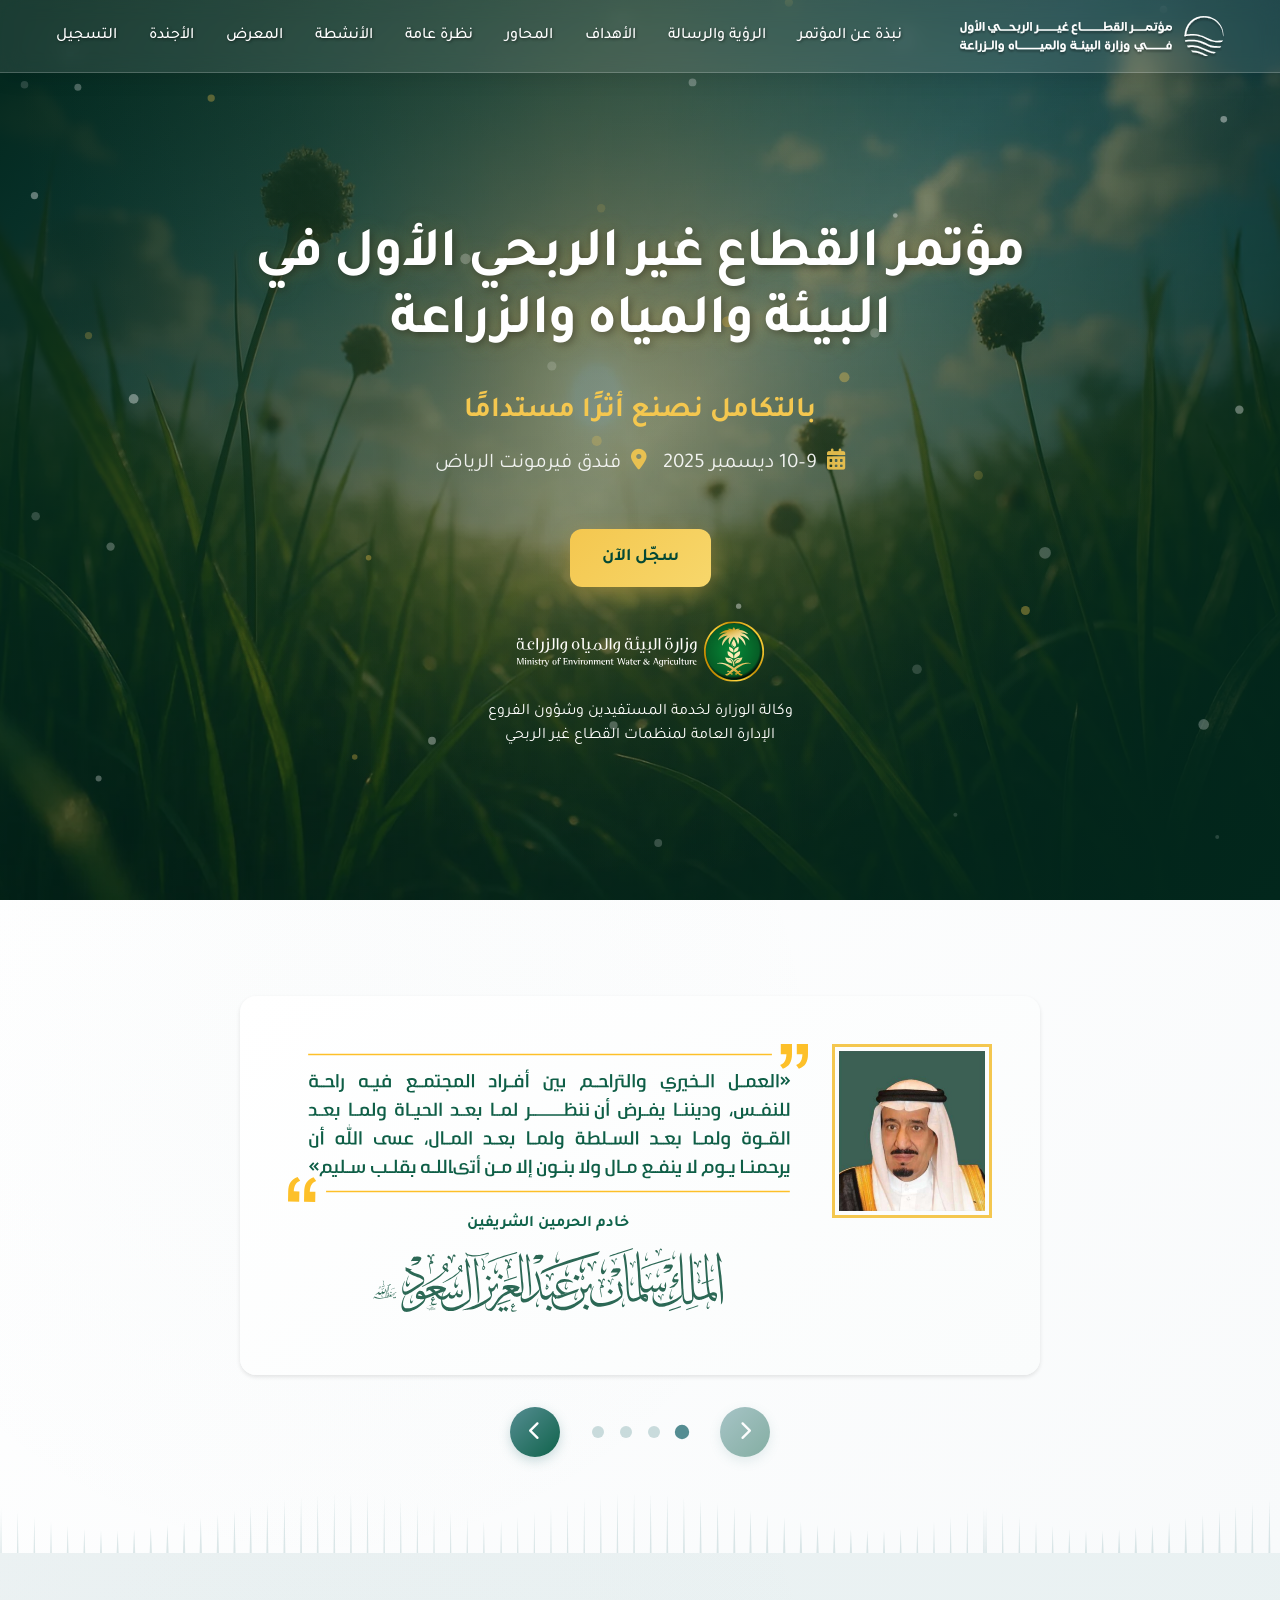
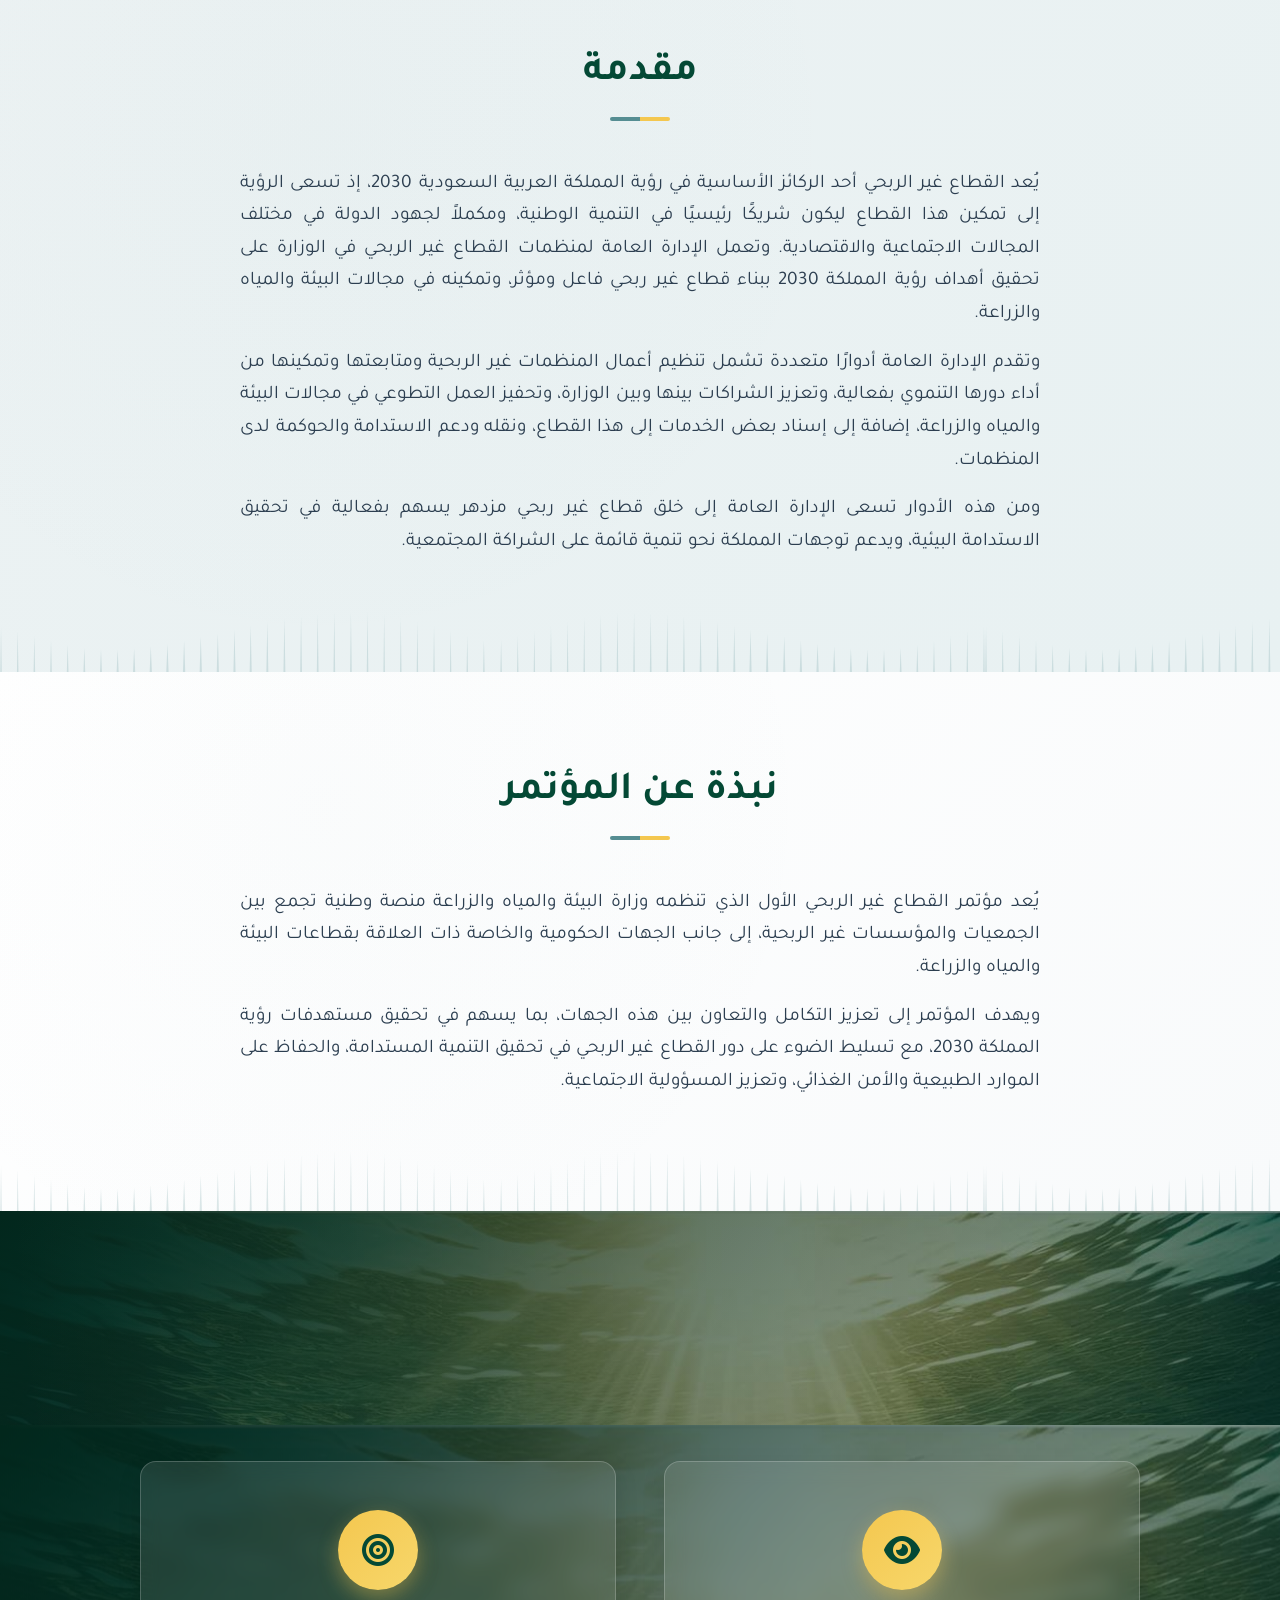
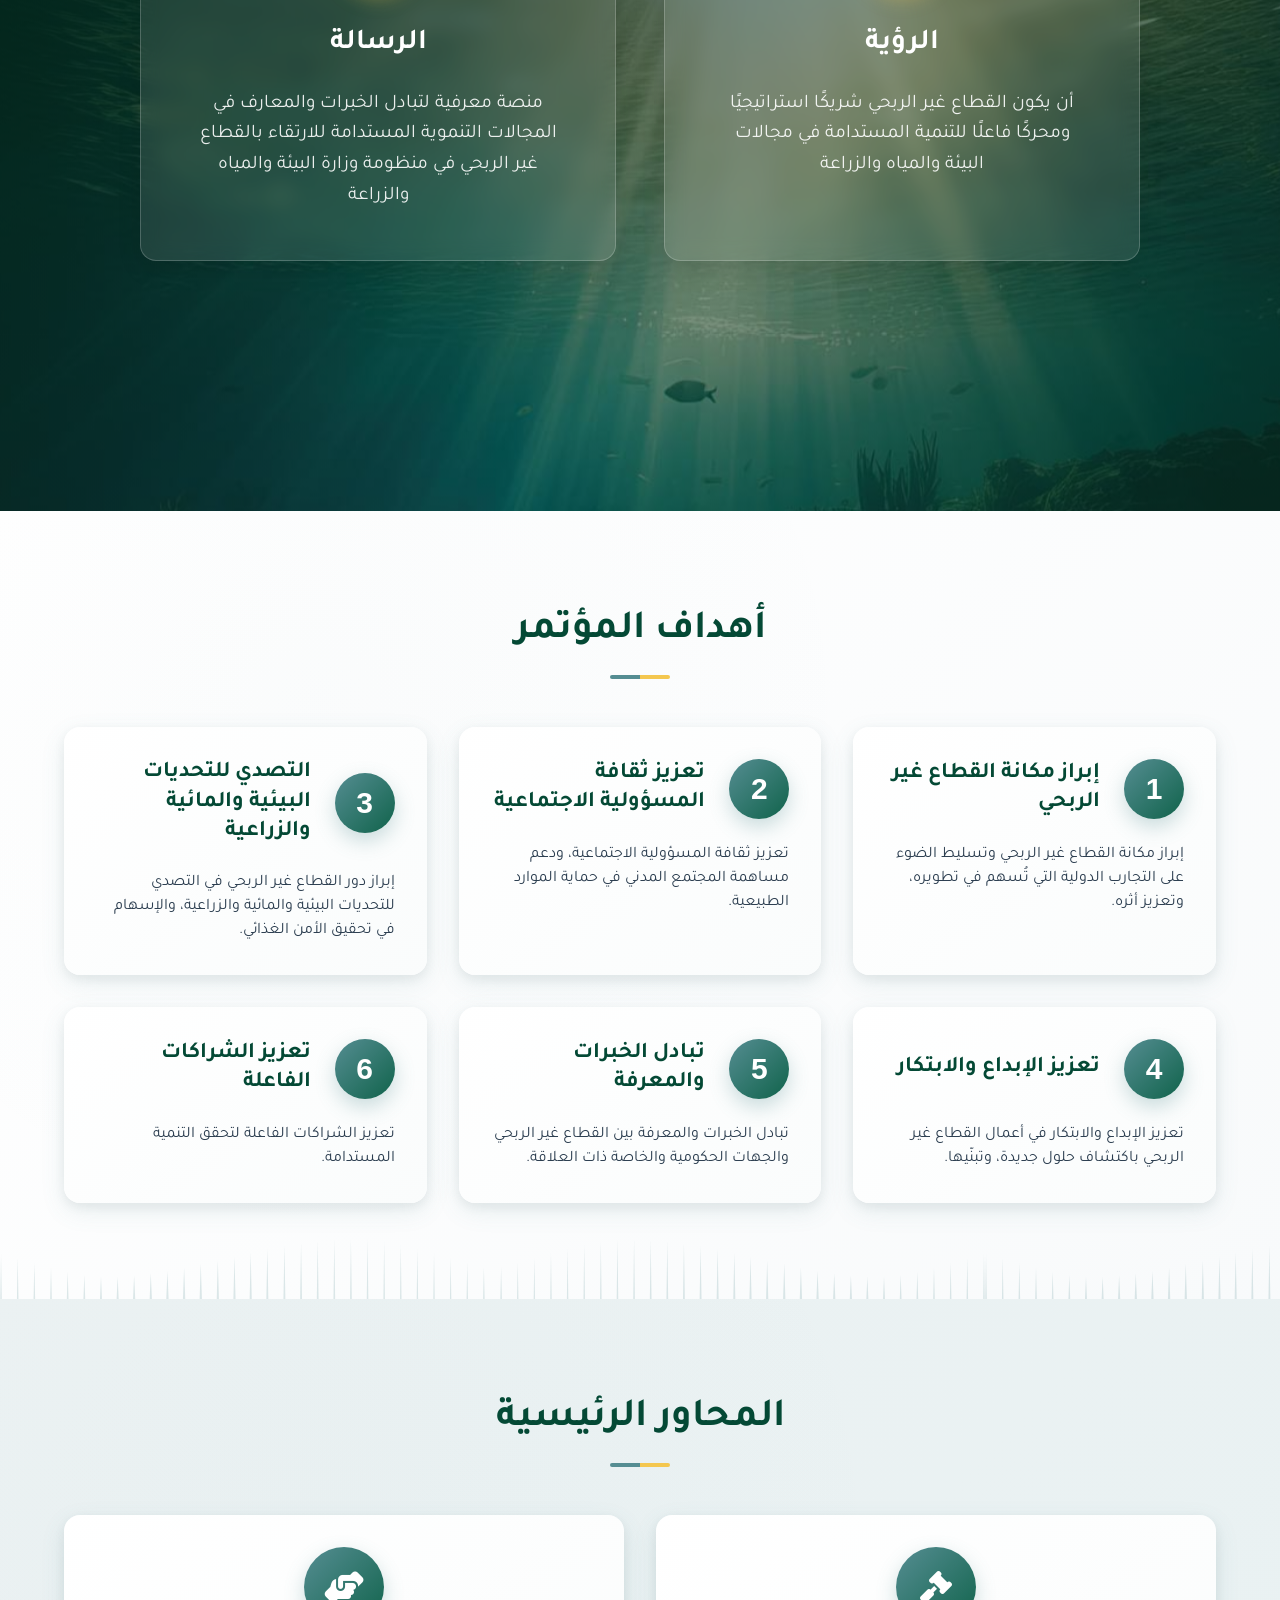
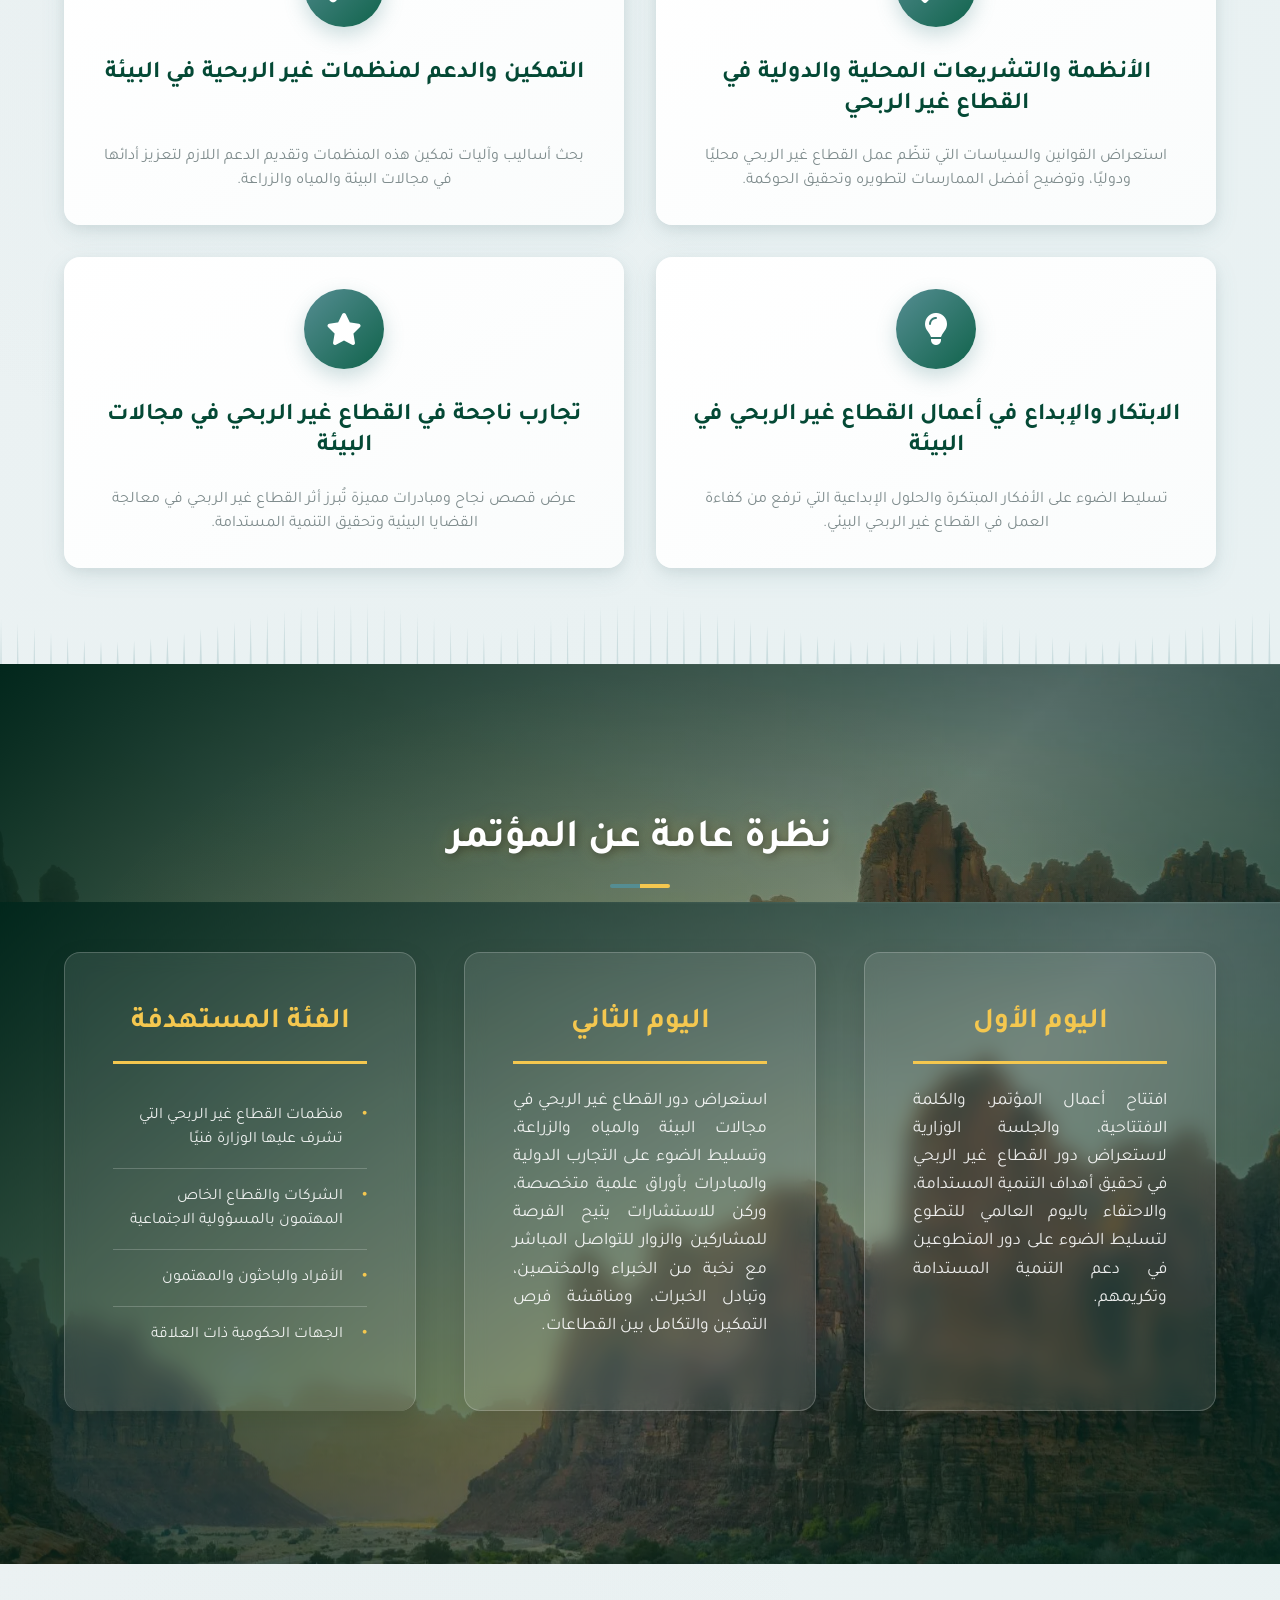
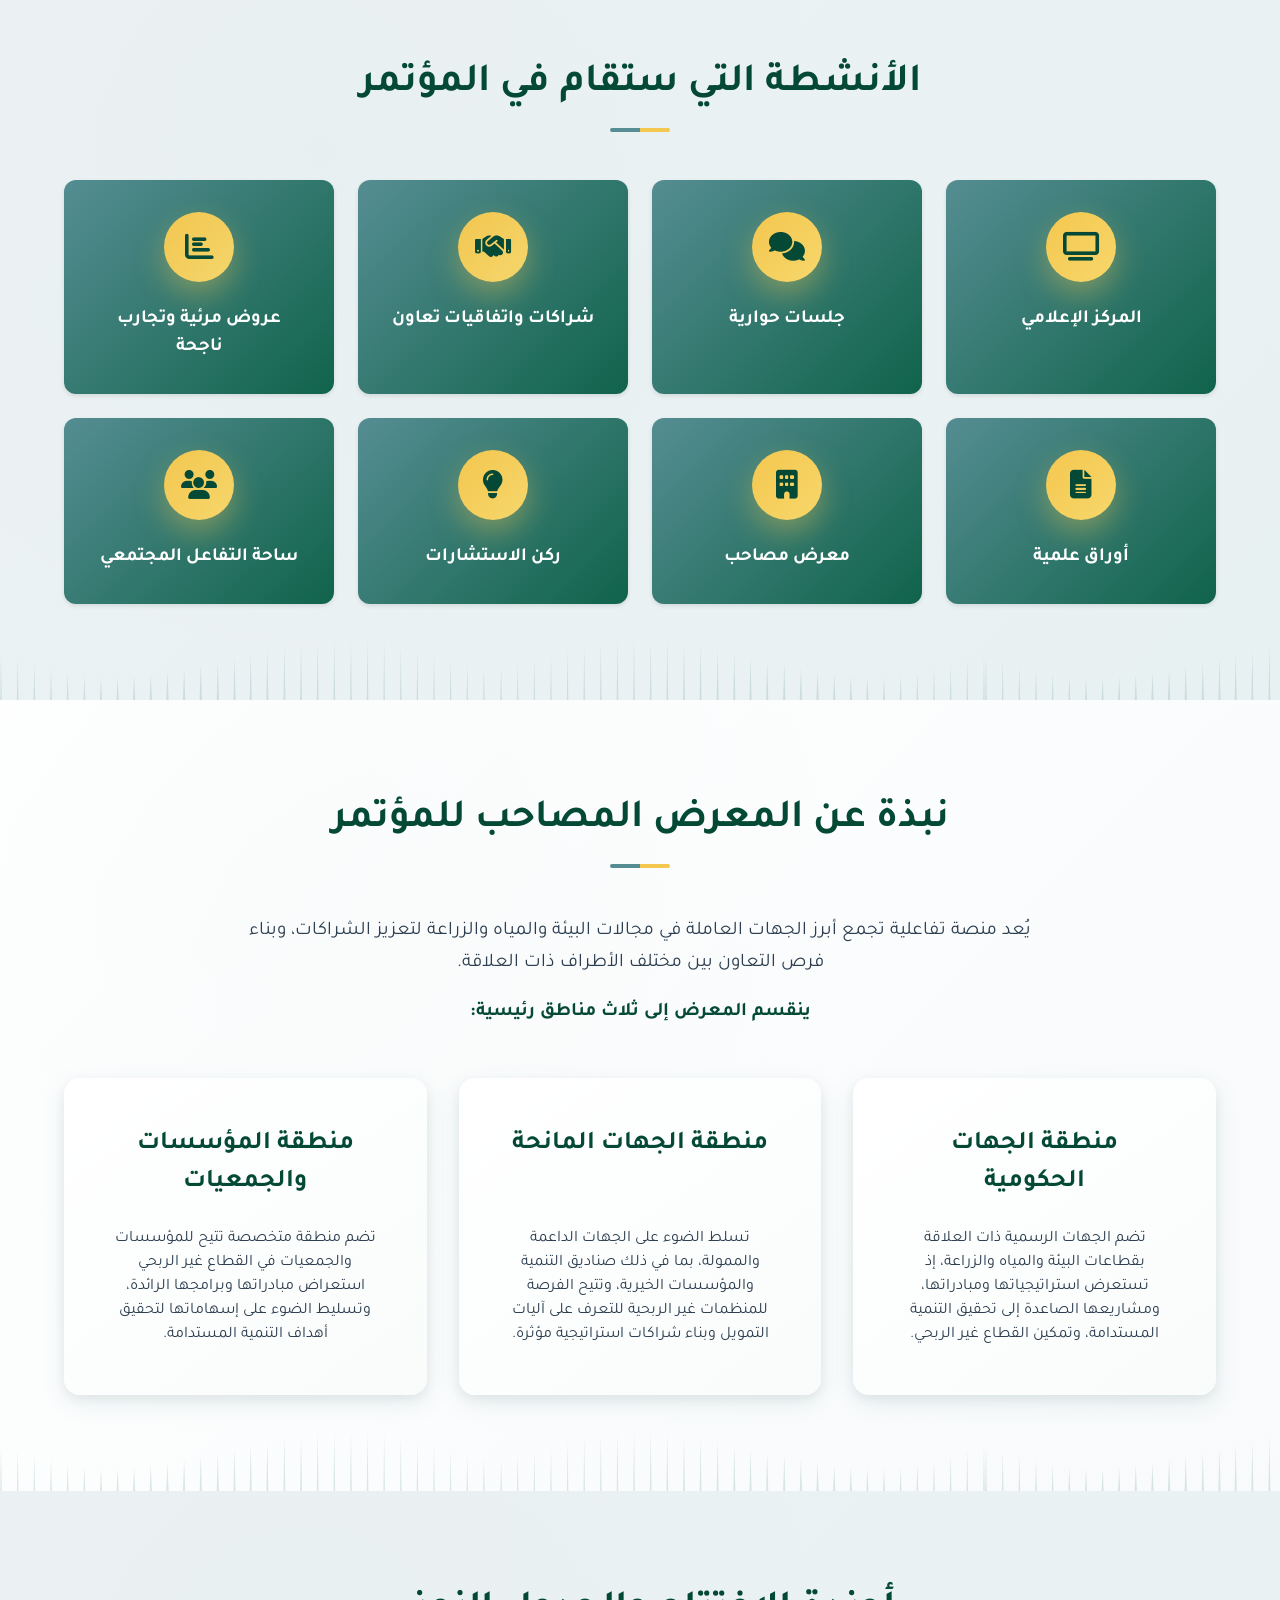
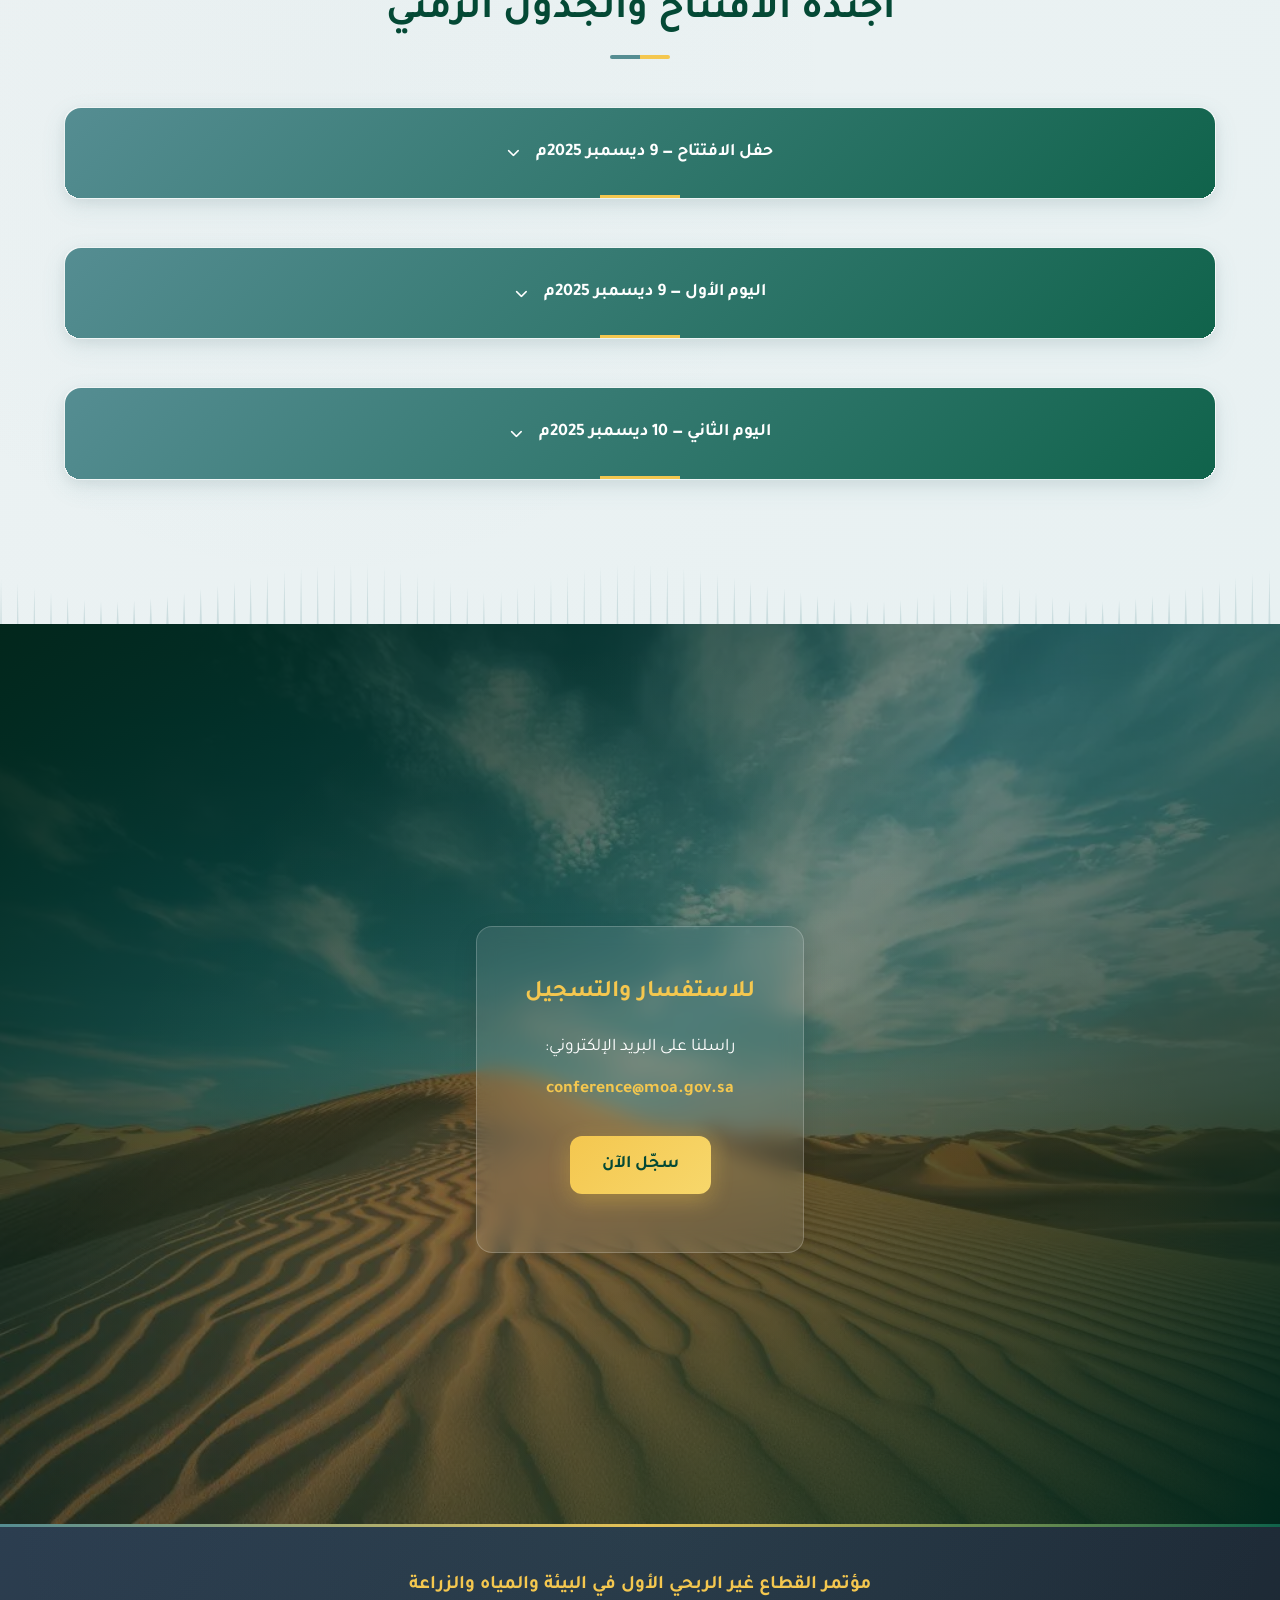
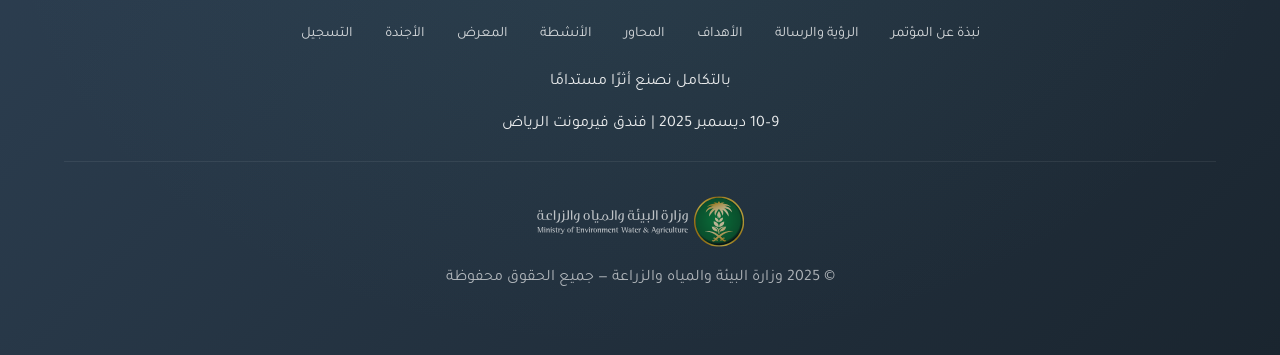
==== commit 2811174e: "First Release" ====
--- a/index.html
+++ b/index.html
@@ -4,1494 +4,31 @@
 <head>
     <meta charset="UTF-8">
     <meta name="viewport" content="width=device-width, initial-scale=1.0">
+    <meta name="description"
+        content="مؤتمر القطاع غير الربحي الأول في البيئة والمياه والزراعة - بالتكامل نصنع أثرًا مستدامًا. 9-10 ديسمبر 2025، فندق فيرمونت الرياض. انضم إلينا لمناقشة الاستدامة البيئية والتكامل بين القطاعات.">
     <title>مؤتمر القطاع غير الربحي الأول في البيئة والمياه والزراعة</title>
 
-    <!-- Google Fonts -->
-    <link rel="preconnect" href="https://fonts.googleapis.com">
-    <link rel="preconnect" href="https://fonts.gstatic.com" crossorigin>
-    <link
-        href="https://fonts.googleapis.com/css2?family=Amiri:ital,wght@0,400;0,700;1,400;1,700&family=Tajawal:wght@200;300;400;500;700;800;900&family=Cairo:wght@200;300;400;500;600;700;800;900&family=Noto+Sans+Arabic:wght@100;200;300;400;500;600;700;800;900&display=swap"
-        rel="stylesheet">
-
-    <!-- Font Awesome -->
-    <link rel="stylesheet" href="https://cdnjs.cloudflare.com/ajax/libs/font-awesome/6.5.1/css/all.min.css"
-        integrity="sha512-DTOQO9RWCH3ppGqcWaEA1BIZOC6xxalwEsw9c2QQeAIftl+Vegovlnee1c9QX4TctnWMn13TZye+giMm8e2LwA=="
-        crossorigin="anonymous" referrerpolicy="no-referrer">
-
-    <style>
-        :root {
-            /* Color System */
-            --background: #ECF2F3;
-            --teal: #558D92;
-            --deep-green: #10634B;
-            --dark-pine: #044935;
-            --accent-gold: #F4C74F;
-            --white: #FFFFFF;
-            --text-dark: #2C3E50;
-            --text-light: #7F8C8D;
-            --success: #27AE60;
-            --warning: #F39C12;
-            --error: #E74C3C;
-
-            /* Spacing System (8px base) */
-            --space-xs: 8px;
-            --space-sm: 16px;
-            --space-md: 24px;
-            --space-lg: 32px;
-            --space-xl: 48px;
-            --space-2xl: 64px;
-            --space-3xl: 96px;
-
-            /* Typography */
-            --font-heading: 'Tajawal', 'Cairo', serif;
-            --font-body: 'DIN Next LT Arabic', 'Tajawal', 'Noto Sans Arabic', sans-serif;
-            --line-height-tight: 1.2;
-            --line-height-normal: 1.5;
-
-            /* Border Radius */
-            --radius-sm: 4px;
-            --radius-md: 8px;
-            --radius-lg: 12px;
-            --radius-xl: 16px;
-
-            /* Transitions */
-            --transition-fast: 0.15s ease;
-            --transition-normal: 0.3s ease;
-            --transition-slow: 0.5s ease;
-
-            /* Shadows */
-            --shadow-sm: 0 2px 4px rgba(0, 0, 0, 0.1);
-            --shadow-md: 0 4px 8px rgba(0, 0, 0, 0.12);
-            --shadow-lg: 0 8px 16px rgba(0, 0, 0, 0.15);
-            --shadow-xl: 0 16px 32px rgba(0, 0, 0, 0.2);
-            --shadow-glow: 0 0 20px rgba(85, 141, 146, 0.3);
-            --shadow-glow-gold: 0 0 25px rgba(244, 199, 79, 0.4);
-        }
-
-        /* Reset and Base Styles */
-        * {
-            margin: 0;
-            padding: 0;
-            box-sizing: border-box;
-        }
-
-        html {
-            scroll-behavior: smooth;
-            font-size: 16px;
-        }
-
-        body {
-            font-family: var(--font-body);
-            background-color: var(--background);
-            color: var(--text-dark);
-            line-height: var(--line-height-normal);
-            overflow-x: hidden;
-        }
-
-        /* Utility Classes */
-        .container {
-            max-width: 1200px;
-            margin: 0 auto;
-            padding: 0 var(--space-md);
-        }
-
-        .btn-primary {
-            background: linear-gradient(135deg, var(--accent-gold) 0%, #f7d76b 100%);
-            color: var(--dark-pine);
-            padding: var(--space-sm) var(--space-lg);
-            border: none;
-            border-radius: var(--radius-lg);
-            font-weight: 600;
-            font-size: 1.1rem;
-            cursor: pointer;
-            transition: all var(--transition-normal);
-            text-decoration: none;
-            display: inline-block;
-            text-align: center;
-            box-shadow: 0 6px 20px rgba(244, 199, 79, 0.4), 0 3px 10px rgba(0, 0, 0, 0.1);
-            position: relative;
-            overflow: hidden;
-        }
-
-        .btn-primary::before {
-            content: '';
-            position: absolute;
-            top: 0;
-            left: -100%;
-            width: 100%;
-            height: 100%;
-            background: linear-gradient(90deg, transparent, rgba(255, 255, 255, 0.3), transparent);
-            transition: left 0.5s;
-        }
-
-        .btn-primary:hover {
-            background: linear-gradient(135deg, #E6B547 0%, #f7d76b 100%);
-            box-shadow: 0 10px 30px rgba(244, 199, 79, 0.5), 0 5px 15px rgba(0, 0, 0, 0.15);
-        }
-
-        .btn-primary:hover::before {
-            left: 100%;
-        }
-
-
-        .section-title {
-            font-family: var(--font-heading);
-            font-size: 2.5rem;
-            color: var(--dark-pine);
-            margin-bottom: var(--space-xl);
-            text-align: center;
-            line-height: var(--line-height-tight);
-            position: relative;
-            padding-bottom: var(--space-md);
-        }
-
-        .section-title::after {
-            content: '';
-            position: absolute;
-            bottom: 0;
-            left: 50%;
-            transform: translateX(-50%);
-            width: 60px;
-            height: 4px;
-            background: linear-gradient(90deg, var(--teal) 50%, var(--accent-gold) 50%);
-            border-radius: 2px;
-        }
-
-
-        /* Header and Navigation */
-        .header {
-            background: var(--white);
-            box-shadow: var(--shadow-sm);
-            position: fixed;
-            top: 0;
-            right: 0;
-            left: 0;
-            z-index: 1000;
-            transition: all var(--transition-normal);
-        }
-
-        .header.scrolled {
-            background: rgba(255, 255, 255, 1);
-        }
-
-        .header.glassy {
-            background: rgba(255, 255, 255, 0.1);
-            backdrop-filter: blur(10px);
-            border-bottom: 1px solid rgba(255, 255, 255, 0.2);
-            box-shadow: 0 4px 20px rgba(0, 0, 0, 0.1);
-        }
-
-        .header.glassy .logo {
-            color: var(--white);
-            text-shadow: 2px 2px 4px rgba(0, 0, 0, 0.3);
-            filter: invert(1) brightness(10);
-        }
-
-        .header.glassy .svgshadow {
-            filter: drop-shadow(0px 2px 1px rgba(255, 255, 255, .4));
-        }
-
-        .header .logo .logoOnly {
-            display: block;
-            width: 40px;
-            height: 40px;
-        }
-
-        .header .logo .textOnly {
-            display: block;
-            height: 32px;
-        }
-
-        .header.glassy .nav-links a {
-            color: var(--white);
-            text-shadow: 1px 1px 3px rgba(0, 0, 0, 0.5);
-        }
-
-        .header.glassy .nav-links a:hover {
-            color: var(--accent-gold);
-            text-shadow: 1px 1px 3px rgba(0, 0, 0, 0.5);
-        }
-
-        .header.glassy .mobile-menu-toggle {
-            color: var(--white);
-            text-shadow: 1px 1px 3px rgba(0, 0, 0, 0.5);
-        }
-
-        .header.glassy .nav-links.active {
-            background: rgba(255, 255, 255, 0.95);
-            backdrop-filter: blur(10px);
-        }
-
-        .header.glassy .nav-links.active a {
-            color: var(--text-dark);
-            text-shadow: none;
-        }
-
-        .header.glassy .nav-links.active a:hover {
-            color: var(--teal);
-            text-shadow: none;
-        }
-
-
-        .nav {
-            display: flex;
-            justify-content: space-between;
-            align-items: center;
-            padding: var(--space-sm);
-            gap: var(--space-md);
-        }
-
-        .logo {
-            font-family: var(--font-heading);
-            font-size: 1.2rem;
-            font-weight: 700;
-            color: var(--dark-pine);
-            text-decoration: none;
-            white-space: nowrap;
-            display: flex;
-            align-items: center;
-            gap: 12px;
-        }
-
-        .nav-links {
-            display: flex;
-            list-style: none;
-            gap: var(--space-lg);
-            align-items: center;
-            white-space: nowrap;
-        }
-
-        .nav-links a {
-            color: var(--text-dark);
-            text-decoration: none;
-            font-weight: 500;
-            transition: color var(--transition-fast);
-            position: relative;
-        }
-
-        .nav-links a:hover {
-            color: var(--teal);
-        }
-
-        .nav-links a::after {
-            content: '';
-            position: absolute;
-            bottom: -4px;
-            right: 0;
-            width: 0;
-            height: 2px;
-            background: var(--teal);
-            transition: width var(--transition-normal);
-        }
-
-        .nav-links a:hover::after {
-            width: 100%;
-        }
-        .glassy .nav-links a::after {
-            background: var(--accent-gold);
-        }
-        
-
-        .mobile-menu-toggle {
-            display: none;
-            background: none;
-            border: none;
-            font-size: 1.5rem;
-            color: var(--dark-pine);
-            cursor: pointer;
-        }
-
-        /* Hero Section */
-        .hero {
-            background:
-                linear-gradient(135deg, #02271c 0%, rgb(3 45 32 / 50%) 50%, #02271c 100%),
-                url('img/hero-bg.webp') center/cover no-repeat;
-            color: var(--white);
-            min-height: 100vh;
-            display: flex;
-            align-items: center;
-            position: relative;
-            overflow: hidden;
-        }
-
-        .hero::before {
-            content: '';
-            position: absolute;
-            top: 0;
-            left: 0;
-            right: 0;
-            bottom: 0;
-            background: radial-gradient(ellipse at top, rgba(244, 199, 79, 0.1) 0%, transparent 70%);
-            pointer-events: none;
-        }
-
-        .hero-content {
-            position: relative;
-            z-index: 3;
-            text-align: center;
-            max-width: 800px;
-            margin: 0 auto;
-        }
-
-        .hero-title {
-            font-family: var(--font-heading);
-            font-size: 3.5rem;
-            font-weight: 700;
-            margin-bottom: var(--space-lg);
-            line-height: var(--line-height-tight);
-            text-shadow: 2px 2px 8px rgba(0, 0, 0, 0.4), 0 0 20px rgba(244, 199, 79, 0.3);
-            letter-spacing: -0.02em;
-        }
-
-        .hero-theme {
-            font-size: 1.8rem;
-            color: var(--accent-gold);
-            margin-bottom: var(--space-sm);
-            font-weight: 600;
-        }
-
-        .hero-details {
-            font-size: 1.3rem;
-            margin-bottom: var(--space-xl);
-            opacity: 0.9;
-            display: flex;
-            flex-wrap: wrap;
-            gap: var(--space-sm);
-            justify-content: center;
-        }
-
-        .hero-cta {
-            display: flex;
-            gap: var(--space-md);
-            justify-content: center;
-            flex-wrap: wrap;
-        }
-
-        .hero-footer {
-            display: flex;
-            justify-content: center;
-            flex-wrap: wrap;
-            margin-top: var(--space-lg);
-            gap: 16px;
-            align-items: center;
-            flex-direction: column;
-        }
-
-        .hero-footer span {
-            display: block;
-            max-width: 370px;
-            text-align: center;
-            font-size: 1.2rem;
-        }
-
-        .hero-footer img {
-            width: 300px;
-            object-fit: cover;
-            height: 75px;
-        }
-
-        /* Section Styles */
-        .section {
-            padding: var(--space-3xl) 0;
-            position: relative;
-        }
-
-        .section:nth-child(even) {
-            background: linear-gradient(135deg, var(--white) 0%, #f8fafb 100%);
-        }
-
-        .section:nth-child(odd) {
-            background: linear-gradient(135deg, var(--background) 0%, #e8f1f2 100%);
-        }
-
-        /* Add subtle pattern overlay */
-        .section::before {
-            content: '';
-            position: absolute;
-            top: 0;
-            left: 0;
-            right: 0;
-            bottom: 0;
-            background-image: radial-gradient(circle at 25% 25%, rgba(85, 141, 146, 0.02) 0%, transparent 50%);
-            pointer-events: none;
-        }
-
-        section:not(.glassy-section):after {
-            content: '';
-            position: absolute;
-            background-image: url(img/Patt.svg);
-            height: 60px;
-            bottom: 0;
-            left: 0;
-            right: 0;
-            opacity: 0.2;
-            background-size: contain;
-            background-repeat: repeat-x;
-            background-position-y: bottom;
-        }
-
-        .section-content {
-            max-width: 1000px;
-            margin: 0 auto;
-            text-align: center;
-        }
-
-        .section-text {
-            font-size: 1.2rem;
-            line-height: 1.7;
-            color: var(--text-dark);
-            margin-bottom: var(--space-sm);
-            max-width: 800px;
-            margin-left: auto;
-            margin-right: auto;
-            text-align: justify;
-        }
-
-        /* Goals Grid */
-        .goals-grid {
-            display: grid;
-            grid-template-columns: repeat(auto-fit, minmax(300px, 1fr));
-            gap: var(--space-lg);
-            margin-top: var(--space-xl);
-        }
-
-        .goal-item {
-            background: linear-gradient(145deg, var(--white) 0%, #fafcfc 100%);
-            padding: var(--space-lg);
-            border-radius: var(--radius-xl);
-            box-shadow: 0 8px 25px rgba(85, 141, 146, 0.12), 0 4px 12px rgba(0, 0, 0, 0.06);
-            transition: all var(--transition-normal);
-            position: relative;
-            overflow: hidden;
-        }
-
-        .goal-header {
-            display: flex;
-            align-items: center;
-            gap: var(--space-md);
-            margin-bottom: var(--space-md);
-        }
-
-        .goal-number {
-            width: 60px;
-            height: 60px;
-            background: linear-gradient(135deg, var(--teal) 0%, var(--deep-green) 100%);
-            border-radius: 50%;
-            display: flex;
-            align-items: center;
-            justify-content: center;
-            color: var(--white);
-            font-size: 1.8rem;
-            font-weight: 700;
-            box-shadow: 0 8px 20px rgba(85, 141, 146, 0.3);
-            transition: all var(--transition-normal);
-            flex-shrink: 0;
-        }
-
-        .goal-item::before {
-            content: '';
-            position: absolute;
-            top: 0;
-            right: 0;
-            width: 100%;
-            height: 100%;
-            background: linear-gradient(135deg, rgba(85, 141, 146, 0.02) 0%, transparent 50%);
-            transition: opacity var(--transition-normal);
-            opacity: 0;
-        }
-
-        .goal-item:hover {
-            transform: translateY(-4px);
-            box-shadow: 0 20px 40px rgba(85, 141, 146, 0.2), 0 8px 16px rgba(0, 0, 0, 0.1);
-            border-right-color: var(--accent-gold);
-        }
-
-        .goal-item:hover .goal-number {
-            background: linear-gradient(135deg, var(--accent-gold) 0%, #f7d76b 100%);
-            color: var(--dark-pine);
-            box-shadow: 0 12px 30px rgba(244, 199, 79, 0.4);
-        }
-
-        .goal-number>* {
-            display: block;
-            transform: translateY(-2px);
-        }
-
-        .goal-item:hover::before {
-            opacity: 1;
-        }
-
-        .goal-item h3 {
-            color: var(--dark-pine);
-            font-size: 1.4rem;
-            font-weight: 600;
-            line-height: 1.3;
-        }
-
-        /* Testimonials Carousel */
-        .testimonials-container {
-            position: relative;
-            max-width: 800px;
-            margin: var(--space-xl) auto 0;
-        }
-
-        .testimonials-carousel {
-            overflow: hidden;
-            border-radius: var(--radius-xl);
-        }
-
-        .testimonials-track {
-            display: flex;
-            transition: transform var(--transition-normal);
-        }
-
-        .testimonial-slide {
-            width: 100%;
-            flex-shrink: 0;
-            background: linear-gradient(145deg, var(--white) 0%, #fafcfc 100%);
-            padding: var(--space-xl);
-            display: flex;
-            align-items: flex-start;
-            justify-content: center;
-            color: var(--text-light);
-            font-style: italic;
-            flex-direction: row;
-            gap: var(--space-md);
-        }
-
-        .testimonial-slide .avatar {
-            width: 160px;
-            border: 3px solid var(--accent-gold);
-            padding: 4px;
-        }
-
-        .testimonial-slide .speech {
-            width: 100%;
-            text-align: center;
-            font-style: normal;
-        }
-
-        .testimonial-slide .role {
-            display: block;
-            color: var(--deep-green);
-            font-weight: 600;
-        }
-
-        .testimonial-slide .name {
-            display: block;
-            color: var(--deep-green);
-            font-weight: 600;
-            font-size: 1.5rem;
-        }
-
-        .testimonial-slide .name img {
-            max-width: 350px;
-            margin-top: 12px;
-        }
-
-        .carousel-nav {
-            display: flex;
-            justify-content: center;
-            align-items: center;
-            gap: var(--space-lg);
-            margin-top: var(--space-lg);
-        }
-
-        .carousel-btn {
-            background: linear-gradient(135deg, var(--teal) 0%, var(--deep-green) 100%);
-            color: var(--white);
-            border: none;
-            width: 50px;
-            height: 50px;
-            border-radius: 50%;
-            display: flex;
-            align-items: center;
-            justify-content: center;
-            cursor: pointer;
-            transition: all var(--transition-normal);
-            box-shadow: 0 4px 12px rgba(85, 141, 146, 0.3);
-            font-size: 1.2rem;
-        }
-
-        .carousel-btn:hover {
-            transform: translateY(-2px);
-            box-shadow: 0 6px 16px rgba(85, 141, 146, 0.4);
-        }
-
-        .carousel-btn:disabled {
-            opacity: 0.5;
-            cursor: not-allowed;
-            transform: none;
-        }
-
-        .carousel-indicators {
-            display: flex;
-            justify-content: center;
-            gap: var(--space-sm);
-        }
-
-        .indicator {
-            width: 12px;
-            height: 12px;
-            border-radius: 50%;
-            background: rgba(85, 141, 146, 0.3);
-            cursor: pointer;
-            transition: all var(--transition-fast);
-        }
-
-        .indicator.active {
-            background: var(--teal);
-            transform: scale(1.2);
-        }
-
-        /* Topics Grid */
-        .topics-grid {
-            display: grid;
-            grid-template-columns: repeat(auto-fit, minmax(400px, 1fr));
-            gap: var(--space-lg);
-            margin-top: var(--space-xl);
-        }
-
-        .topic-card {
-            background: linear-gradient(145deg, var(--white) 0%, #fafcfc 100%);
-            padding: var(--space-lg);
-            border-radius: var(--radius-xl);
-            box-shadow: 0 8px 25px rgba(85, 141, 146, 0.12), 0 4px 12px rgba(0, 0, 0, 0.06);
-            transition: all var(--transition-normal);
-            position: relative;
-            overflow: hidden;
-            text-align: center;
-        }
-
-        .topic-icon {
-            width: 80px;
-            height: 80px;
-            background: linear-gradient(135deg, var(--teal) 0%, var(--deep-green) 100%);
-            border-radius: 50%;
-            display: flex;
-            align-items: center;
-            justify-content: center;
-            margin: 0 auto var(--space-lg);
-            color: var(--white);
-            font-size: 2rem;
-            box-shadow: 0 8px 20px rgba(85, 141, 146, 0.3);
-            transition: all var(--transition-normal);
-        }
-
-        .topic-card::after {
-            content: '';
-            position: absolute;
-            top: 0;
-            left: 0;
-            right: 0;
-            bottom: 0;
-            background: linear-gradient(135deg, rgba(85, 141, 146, 0.03) 0%, transparent 50%);
-            opacity: 0;
-            transition: opacity var(--transition-normal);
-        }
-
-        .topic-card:hover {
-            transform: translateY(-4px);
-            box-shadow: 0 25px 50px rgba(85, 141, 146, 0.25), 0 10px 20px rgba(0, 0, 0, 0.1);
-        }
-
-        .topic-card:hover::after {
-            opacity: 1;
-        }
-
-        .topic-card:hover .topic-icon {
-            transform: translateY(-4px);
-            background: linear-gradient(135deg, var(--accent-gold) 0%, #f7d76b 100%);
-            color: var(--dark-pine);
-            box-shadow: 0 12px 30px rgba(244, 199, 79, 0.4);
-        }
-
-        .topic-card h3 {
-            color: var(--dark-pine);
-            margin-bottom: var(--space-md);
-            font-size: 1.5rem;
-            line-height: 1.3;
-            font-weight: 600;
-            height: 62px;
-        }
-
-        .topic-card p {
-            color: var(--text-light);
-            line-height: var(--line-height-normal);
-        }
-
-        /* Overview Section */
-        .overview-section {
-            background:
-                linear-gradient(135deg, #02271c 0%, rgb(3 45 32 / 50%) 50%, #02271c 100%),
-                url('img/tabuk.jpeg') center/cover no-repeat;
-            color: var(--white);
-            padding: var(--space-3xl) 0;
-            position: relative;
-            overflow: hidden;
-            background-attachment: fixed;
-        }
-
-        .overview-section::before {
-            content: '';
-            position: absolute;
-            top: 0;
-            left: 0;
-            right: 0;
-            bottom: 0;
-            background: radial-gradient(ellipse at center, rgba(244, 199, 79, 0.1) 0%, transparent 70%);
-            pointer-events: none;
-        }
-
-        .overview-section .section-title {
-            text-shadow: 2px 2px 8px rgba(0, 0, 0, 0.4), 0 0 20px rgba(244, 199, 79, 0.3);
-        }
-
-        .overview-content {
-            position: relative;
-            z-index: 3;
-            text-align: center;
-            max-width: 1200px;
-            margin: 0 auto;
-        }
-
-        .overview-grid {
-            display: flex;
-            flex-wrap: wrap;
-            gap: var(--space-xl);
-            margin-top: var(--space-xl);
-            justify-content: center;
-        }
-
-        .overview-card {
-            background: rgba(255, 255, 255, 0.1);
-            backdrop-filter: blur(10px);
-            border: 1px solid rgba(255, 255, 255, 0.2);
-            padding: var(--space-xl);
-            border-radius: var(--radius-xl);
-            transition: all var(--transition-normal);
-            position: relative;
-            overflow: hidden;
-            flex: 1 1 350px;
-            min-width: 350px;
-            max-width: 500px;
-            box-shadow: 0 8px 25px rgba(0, 0, 0, 0.1);
-        }
-
-        .overview-card::before {
-            content: '';
-            position: absolute;
-            top: 0;
-            left: 0;
-            right: 0;
-            bottom: 0;
-            background: linear-gradient(135deg, rgba(85, 141, 146, 0.02) 0%, transparent 50%);
-            opacity: 0;
-            transition: opacity var(--transition-normal);
-        }
-
-        .overview-card:hover {
-            transform: translateY(-8px);
-            background: rgba(255, 255, 255, 0.15);
-            box-shadow: 0 20px 40px rgba(0, 0, 0, 0.2);
-        }
-
-        .overview-card:hover::before {
-            opacity: 1;
-        }
-
-        .overview-card h3 {
-            color: var(--accent-gold);
-            font-size: 1.8rem;
-            margin-bottom: var(--space-md);
-            border-bottom: 3px solid var(--accent-gold);
-            padding-bottom: var(--space-sm);
-            font-weight: 600;
-        }
-
-        .overview-card p {
-            color: rgba(255, 255, 255, 0.9);
-            font-size: 1.1rem;
-            line-height: 1.6;
-            text-align: justify;
-        }
-
-        .overview-card ul {
-            list-style: none;
-            padding: 0;
-        }
-
-        .overview-card li {
-            padding: var(--space-sm) 0;
-            border-bottom: 1px solid rgba(255, 255, 255, 0.2);
-            position: relative;
-            padding-right: var(--space-md);
-            color: rgba(255, 255, 255, 0.9);
-            text-align: start;
-        }
-
-        .overview-card li::before {
-            content: '•';
-            color: var(--accent-gold);
-            font-weight: bold;
-            position: absolute;
-            right: 0;
-        }
-
-        /* Activities Grid */
-        .activities-grid {
-            display: grid;
-            grid-template-columns: repeat(auto-fit, minmax(250px, 1fr));
-            gap: var(--space-md);
-            margin-top: var(--space-xl);
-        }
-
-        .activity-item {
-            background: linear-gradient(135deg, var(--teal) 0%, var(--deep-green) 100%);
-            padding: var(--space-lg);
-            border-radius: var(--radius-lg);
-            text-align: center;
-            box-shadow: var(--shadow-sm);
-            transition: all var(--transition-normal);
-            color: var(--white);
-        }
-
-        .activity-item:hover {
-
-            transform: translateY(-2px);
-            box-shadow: var(--shadow-md);
-        }
-
-        .activity-icon {
-            width: 70px;
-            height: 70px;
-            background: linear-gradient(135deg, var(--accent-gold) 0%, #f7d76b 100%);
-            border-radius: 50%;
-            display: flex;
-            align-items: center;
-            justify-content: center;
-            margin: 0 auto var(--space-md);
-            color: var(--dark-pine);
-            font-size: 1.8rem;
-            box-shadow: 0 12px 30px rgba(244, 199, 79, 0.4);
-            transition: all var(--transition-normal);
-        }
-
-        .activity-item:hover .activity-icon {
-            transform: translateY(-2px);
-            background: var(--white);
-            color: var(--deep-green);
-            box-shadow: 0 8px 20px rgba(255, 255, 255, 0.2);
-        }
-
-        /* Expo Areas */
-        .expo-areas {
-            display: grid;
-            grid-template-columns: repeat(auto-fit, minmax(350px, 1fr));
-            gap: var(--space-lg);
-            margin-top: var(--space-xl);
-        }
-
-        #expo .section-text {
-            text-align: center;
-        }
-
-        .expo-area {
-            background: linear-gradient(145deg, var(--white) 0%, #fafcfc 100%);
-            padding: var(--space-xl);
-            border-radius: var(--radius-xl);
-            box-shadow: 0 8px 25px rgba(85, 141, 146, 0.12), 0 4px 12px rgba(0, 0, 0, 0.06);
-            transition: all var(--transition-normal);
-            position: relative;
-            overflow: hidden;
-            text-align: center;
-            display: flex;
-            flex-direction: column;
-            justify-content: space-between;
-        }
-
-
-        .expo-area::after {
-            content: '';
-            position: absolute;
-            top: 0;
-            left: 0;
-            right: 0;
-            bottom: 0;
-            background: linear-gradient(135deg, rgba(85, 141, 146, 0.02) 0%, transparent 60%);
-            opacity: 0;
-            transition: opacity var(--transition-normal);
-        }
-
-        .expo-area:hover {
-            transform: translateY(-4px);
-            box-shadow: 0 25px 50px rgba(85, 141, 146, 0.2), 0 10px 20px rgba(0, 0, 0, 0.1);
-        }
-
-        .expo-area:hover::after {
-            opacity: 1;
-        }
-
-        .expo-area h3 {
-            color: var(--dark-pine);
-            font-size: 1.6rem;
-            margin-bottom: var(--space-md);
-        }
-
-        /* Agenda Section */
-        .agenda-container {
-            max-width: 1200px;
-            margin: 0 auto;
-        }
-
-        .agenda-day {
-            background: linear-gradient(145deg, var(--white) 0%, #fafcfc 100%);
-            border-radius: var(--radius-xl);
-            padding: 0;
-            margin-bottom: var(--space-xl);
-            box-shadow: 0 8px 25px rgba(85, 141, 146, 0.12), 0 4px 12px rgba(0, 0, 0, 0.06);
-            overflow: clip;
-            border: 1px solid rgba(85, 141, 146, 0.08);
-        }
-
-        .agenda-day h3 {
-            color: var(--white);
-            font-size: 1.1rem;
-            margin: 0;
-            padding: var(--space-lg);
-            text-align: center;
-            background: linear-gradient(135deg, var(--teal) 0%, var(--deep-green) 100%);
-            position: sticky;
-            border-radius: var(--radius-xl) var(--radius-xl) 0 0;
-            top: 60px;
-            cursor: pointer;
-            transition: all var(--transition-fast);
-            user-select: none;
-            display: flex;
-            align-items: center;
-            justify-content: center;
-            gap: var(--space-sm);
-            box-shadow: var(--shadow-sm);
-            flex-direction: row-reverse;
-        }
-
-        .agenda-day h3:hover {
-            filter: brightness(1.1);
-        }
-
-        .agenda-day h3::before {
-            content: '\f078';
-            font-family: 'Font Awesome 6 Free';
-            font-weight: 900;
-            transition: transform var(--transition-fast);
-            font-size: 0.8rem;
-            transform: rotate(0deg);
-        }
-
-        .agenda-day.expanded h3::before {
-            transform: rotate(-180deg);
-        }
-
-        .agenda-content-wrapper {
-            overflow: hidden;
-            transition: max-height var(--transition-fast) ease-out;
-            max-height: 0;
-        }
-
-        .agenda-day.expanded .agenda-content-wrapper {
-            max-height: 2000px;
-        }
-
-        .agenda-day h3::after {
-            content: '';
-            position: absolute;
-            bottom: 0;
-            left: 50%;
-            transform: translateX(-50%);
-            width: 80px;
-            height: 3px;
-            background: var(--accent-gold);
-        }
-
-        /* Agenda Items */
-        .agenda-item {
-            display: flex;
-            align-items: center;
-            padding: var(--space-md);
-            border-radius: var(--radius-md);
-            margin-bottom: 0;
-            transition: all var(--transition-fast);
-            row-gap: var(--space-sm);
-            column-gap: var(--space-md);
-        }
-
-        .agenda-item:nth-child(even) {
-            background: linear-gradient(135deg, rgba(85, 141, 146, 0.05) 0%, rgba(85, 141, 146, 0.02) 100%);
-        }
-
-        .agenda-item:nth-child(odd) {
-            background: linear-gradient(135deg, rgba(244, 199, 79, 0.03) 0%, rgba(244, 199, 79, 0.01) 100%);
-        }
-
-        .agenda-item:hover {
-            background: rgba(85, 141, 146, 0.08);
-        }
-
-        .agenda-time {
-            background: linear-gradient(135deg, var(--teal) 0%, var(--deep-green) 100%);
-            color: var(--white);
-            padding: var(--space-sm) var(--space-md);
-            border-radius: var(--radius-md);
-            font-weight: 600;
-            width: 170px;
-            text-align: center;
-            white-space: nowrap;
-        }
-
-        .agenda-content h4 {
-            color: var(--dark-pine);
-            margin-bottom: var(--space-xs);
-            font-size: 1.1rem;
-        }
-
-        .agenda-content p {
-            color: var(--text-light);
-            font-size: 0.95rem;
-        }
-
-        /* Vision Section */
-        .vision-section {
-            background:
-                linear-gradient(135deg, #02271c 0%, rgb(3 45 32 / 50%) 50%, #02271c 100%),
-                url('img/vision.jpg') center/cover no-repeat;
-            color: var(--white);
-            padding: var(--space-3xl) 0;
-            position: relative;
-            overflow: hidden;
-            background-attachment: fixed;
-        }
-
-        .vision-section::before {
-            content: '';
-            position: absolute;
-            top: 0;
-            left: 0;
-            right: 0;
-            bottom: 0;
-            background: radial-gradient(ellipse at top, rgba(244, 199, 79, 0.1) 0%, transparent 70%);
-            pointer-events: none;
-        }
-
-        .vision-section .section-title {
-            display: none;
-            text-shadow: 2px 2px 8px rgba(0, 0, 0, 0.4), 0 0 20px rgba(244, 199, 79, 0.3);
-        }
-
-        .vision-content {
-            position: relative;
-            z-index: 3;
-            text-align: center;
-            max-width: 1000px;
-            margin: 0 auto;
-        }
-
-        .vision-grid {
-            display: grid;
-            grid-template-columns: repeat(auto-fit, minmax(400px, 1fr));
-            gap: var(--space-xl);
-        }
-
-        .vision-card {
-            background: rgba(255, 255, 255, 0.1);
-            backdrop-filter: blur(10px);
-            border: 1px solid rgba(255, 255, 255, 0.2);
-            padding: var(--space-xl);
-            border-radius: var(--radius-xl);
-            text-align: center;
-            transition: all var(--transition-normal);
-            box-shadow: 0 8px 25px rgba(0, 0, 0, 0.1);
-        }
-
-        .vision-card:hover {
-            transform: translateY(-8px);
-            background: rgba(255, 255, 255, 0.15);
-            box-shadow: 0 20px 40px rgba(0, 0, 0, 0.2);
-        }
-
-        .vision-icon {
-            width: 80px;
-            height: 80px;
-            background: linear-gradient(135deg, var(--accent-gold) 0%, #f7d76b 100%);
-            border-radius: 50%;
-            display: flex;
-            align-items: center;
-            justify-content: center;
-            margin: 0 auto var(--space-lg);
-            color: var(--dark-pine);
-            font-size: 2rem;
-            box-shadow: 0 8px 20px rgba(244, 199, 79, 0.4);
-            transition: all var(--transition-normal);
-        }
-
-        .vision-card:hover .vision-icon {
-            transform: translateY(-4px);
-            box-shadow: 0 12px 30px rgba(244, 199, 79, 0.5);
-        }
-
-        .vision-card h3 {
-            color: var(--white);
-            font-size: 1.8rem;
-            margin-bottom: var(--space-md);
-            font-weight: 600;
-        }
-
-        .vision-card p {
-            color: rgba(255, 255, 255, 0.9);
-            font-size: 1.2rem;
-            line-height: 1.6;
-        }
-
-        /* Contact Section */
-        .contact-section {
-            background:
-                linear-gradient(135deg, #02271c 0%, rgb(3 45 32 / 50%) 50%, #02271c 100%),
-                url('img/desert-sunlight.webp') center/cover no-repeat;
-            color: var(--white);
-            position: relative;
-            overflow: hidden;
-        }
-
-        .contact-section::before {
-            content: '';
-            position: absolute;
-            top: 0;
-            left: 0;
-            right: 0;
-            bottom: 0;
-            background: radial-gradient(ellipse at bottom, rgba(244, 199, 79, 0.1) 0%, transparent 70%);
-            pointer-events: none;
-        }
-
-        .glassy-section:not(#overview) .section-title {
-            display: none;
-        }
-
-        .glassy-section {
-            min-height: 100vh;
-            display: flex;
-            align-items: center;
-            justify-content: center;
-            width: 100%;
-        }
-
-        .contact-content {
-            text-align: center;
-            max-width: 600px;
-            margin: 0 auto;
-        }
-
-        .contact-info {
-            background: rgba(255, 255, 255, 0.1);
-            backdrop-filter: blur(10px);
-            border: 1px solid rgba(255, 255, 255, 0.2);
-            padding: var(--space-xl);
-            border-radius: var(--radius-xl);
-            margin-top: var(--space-lg);
-            transition: all var(--transition-normal);
-            box-shadow: 0 8px 25px rgba(0, 0, 0, 0.1);
-        }
-
-        .contact-info:hover {
-            transform: translateY(-4px);
-            background: rgba(255, 255, 255, 0.15);
-            box-shadow: 0 20px 40px rgba(0, 0, 0, 0.2);
-        }
-
-        .contact-info h3 {
-            color: var(--accent-gold);
-            margin-bottom: var(--space-md);
-            font-size: 1.5rem;
-        }
-
-        .contact-info p {
-            font-size: 1.1rem;
-            margin-bottom: var(--space-sm);
-        }
-
-        .contact-info a:not(.btn-primary) {
-            color: var(--accent-gold);
-            text-decoration: none;
-            font-weight: 600;
-        }
-
-        .contact-info a:hover {
-            text-decoration: underline;
-        }
-
-        /* Footer */
-        .footer {
-            background: linear-gradient(135deg, var(--text-dark) 0%, #1a252f 100%);
-            color: var(--white);
-            text-align: center;
-            padding: var(--space-xl) 0;
-            position: relative;
-            overflow: hidden;
-        }
-
-        .footer::before {
-            content: '';
-            position: absolute;
-            top: 0;
-            left: 0;
-            right: 0;
-            height: 3px;
-            background: linear-gradient(90deg, var(--teal) 0%, var(--accent-gold) 50%, var(--deep-green) 100%);
-        }
-
-        .footer::after {
-            content: '';
-            position: absolute;
-            top: 0;
-            left: 0;
-            right: 0;
-            bottom: 0;
-            background: radial-gradient(ellipse at center top, rgba(85, 141, 146, 0.1) 0%, transparent 70%);
-            pointer-events: none;
-        }
-
-        .footer-content {
-            position: relative;
-            z-index: 2;
-        }
-
-        .footer p {
-            opacity: 0.9;
-            font-size: 1rem;
-            margin-bottom: var(--space-sm);
-            line-height: 1.6;
-        }
-
-        .footer-logo {
-            font-family: var(--font-heading);
-            font-size: 1.2rem;
-            font-weight: 600;
-            color: var(--accent-gold);
-            margin-bottom: var(--space-md);
-        }
-
-        .footer-links {
-            display: flex;
-            justify-content: center;
-            gap: var(--space-lg);
-            margin-bottom: var(--space-md);
-            flex-wrap: wrap;
-        }
-
-        .footer-links a {
-            color: var(--white);
-            text-decoration: none;
-            font-size: 0.9rem;
-            opacity: 0.8;
-            transition: all var(--transition-normal);
-            position: relative;
-        }
-
-        .footer-links a:hover {
-            color: var(--accent-gold);
-            opacity: 1;
-        }
-
-        .footer-links a::after {
-            content: '';
-            position: absolute;
-            bottom: -2px;
-            right: 0;
-            width: 0;
-            height: 1px;
-            background: var(--accent-gold);
-            transition: width var(--transition-normal);
-        }
-
-        .footer-links a:hover::after {
-            width: 100%;
-        }
-
-        .footer-copyright {
-            font-size: 0.85rem;
-            opacity: 0.7;
-            border-top: 1px solid rgba(255, 255, 255, 0.1);
-            padding-top: var(--space-md);
-            margin-top: var(--space-md);
-        }
-
-
-        /* Responsive Design */
-        @media (max-width: 768px) {
-            .nav-links {
-                display: none;
-                position: absolute;
-                top: 100%;
-                right: 0;
-                left: 0;
-                background: var(--white);
-                flex-direction: column;
-                padding: var(--space-md);
-                box-shadow: var(--shadow-lg);
-                border-radius: 0 0 var(--radius-lg) var(--radius-lg);
-            }
-
-            .nav-links.active {
-                display: flex;
-            }
-
-            .mobile-menu-toggle {
-                display: block;
-            }
-
-            .hero-title {
-                font-size: 2.5rem;
-            }
-
-            .hero-theme {
-                font-size: 1.4rem;
-            }
-
-            .hero-details {
-                font-size: 1.1rem;
-            }
-
-            .hero-footer {
-                justify-content: center;
-            }
-
-            .hero-footer span {
-                text-align: center;
-            }
-
-
-            .section-title {
-                font-size: 2rem;
-            }
-
-            .hero-cta {
-                flex-direction: column;
-                align-items: center;
-            }
-
-            .testimonial-slide {
-                flex-direction: column;
-                align-items: center;
-                padding: var(--space-md) var(--space-sm);
-                gap: var(--space-sm);
-            }
-
-            .goals-grid,
-            .topics-grid {
-                grid-template-columns: 1fr;
-            }
-
-            .overview-grid {
-                grid-template-columns: 1fr;
-            }
-
-            .activities-grid {
-                grid-template-columns: repeat(auto-fit, minmax(200px, 1fr));
-            }
-
-            .expo-areas {
-                grid-template-columns: 1fr;
-            }
-
-            .vision-grid {
-                grid-template-columns: 1fr;
-            }
-
-            .goal-item {
-                padding: var(--space-md);
-
-            }
-
-
-            .expo-area h3 {
-                height: unset;
-            }
-
-            .agenda-item {
-                flex-direction: column;
-                text-align: center;
-            }
-
-        }
-
-        @media (max-width: 480px) {
-            .container {
-                padding: var(--space-sm);
-            }
-
-            .hero-title {
-                font-size: 1.5rem;
-            }
-
-            .hero-theme {
-                font-size: 1.2rem;
-            }
-
-            .section-title {
-                font-size: 1.8rem;
-            }
-
-            .activities-grid {
-                grid-template-columns: 1fr;
-            }
-        }
-
-        /* Accessibility */
-        @media (prefers-reduced-motion: reduce) {
-            * {
-                animation-duration: 0.01ms !important;
-                animation-iteration-count: 1 !important;
-                transition-duration: 0.01ms !important;
-            }
-        }
-
-
-        /* Print styles */
-        @media print {
-            .header {
-                display: none;
-            }
-
-            .hero {
-                background: var(--white) !important;
-                color: var(--text-dark) !important;
-                min-height: auto;
-                position: relative;
-            }
-
-            .section {
-                page-break-inside: avoid;
-            }
-        }
-
-        #dotsCanvas {
-            position: absolute;
-            top: 0;
-            left: 0;
-            width: 100%;
-            height: 100%;
-            display: block;
-            background: transparent;
-            pointer-events: none;
-            z-index: 2;
-        }
-    </style>
+    <!-- Main CSS (Top Priority) -->
+    <link rel="stylesheet" href="./assets/css/main.css">
+
+    <!-- Local Fonts (Deferred) -->
+    <link rel="preload" href="./assets/fonts/tajawal.css" as="style" onload="this.onload=null;this.rel='stylesheet'">
+    <noscript><link rel="stylesheet" href="./assets/fonts/tajawal.css"></noscript>
+
+    <!-- Font Awesome (Deferred) -->
+    <link rel="preload" href="./assets/fontawesome/all.min.css" as="style" onload="this.onload=null;this.rel='stylesheet'">
+    <noscript><link rel="stylesheet" href="./assets/fontawesome/all.min.css"></noscript>
+
 </head>
 
 <body>
+    <!-- Skip Link for Screen Readers -->
+    <a href="#hero" class="skip-link" aria-label="تخطي إلى المحتوى الرئيسي">تخطي إلى المحتوى الرئيسي</a>
+
     <!-- Header -->
-    <header class="header" id="header">
-        <nav class="nav container">
-            <a href="#" class="logo">
+    <header class="header" id="header" role="banner">
+        <nav class="nav container" role="navigation" aria-label="القائمة الرئيسية">
+            <a href="#" class="logo" aria-label="الصفحة الرئيسية - مؤتمر القطاع غير الربحي">
                 <svg class="logoOnly svgshadow" viewBox="0 0 92.26 94.81">
                     <defs>
                         <linearGradient id="linear-gradient" x1="15.05" y1="88.41" x2="55.85" y2="88.41"
@@ -1664,16 +201,20 @@
                 </svg>
             </a>
 
-            <ul class="nav-links" id="navLinks">
-                <li><a href="#about">نبذة عن المؤتمر</a></li>
-                <li><a href="#vision-mission">الرؤية والرسالة</a></li>
-                <li><a href="#goals">الأهداف</a></li>
-                <li><a href="#topics">المحاور</a></li>
-                <li><a href="#overview">نظرة عامة</a></li>
-                <li><a href="#activities">الأنشطة</a></li>
-                <li><a href="#expo">المعرض</a></li>
-                <li><a href="#agenda">الأجندة</a></li>
-                <li><a href="#contact">التسجيل</a></li>
+            <ul class="nav-links" id="navLinks" role="menubar" aria-label="روابط التنقل الرئيسية">
+                <li role="none"><a href="#about" role="menuitem" aria-describedby="about-section">نبذة عن المؤتمر</a>
+                </li>
+                <li role="none"><a href="#vision-mission" role="menuitem" aria-describedby="vision-section">الرؤية
+                        والرسالة</a></li>
+                <li role="none"><a href="#goals" role="menuitem" aria-describedby="goals-section">الأهداف</a></li>
+                <li role="none"><a href="#topics" role="menuitem" aria-describedby="topics-section">المحاور</a></li>
+                <li role="none"><a href="#overview" role="menuitem" aria-describedby="overview-section">نظرة عامة</a>
+                </li>
+                <li role="none"><a href="#activities" role="menuitem" aria-describedby="activities-section">الأنشطة</a>
+                </li>
+                <li role="none"><a href="#expo" role="menuitem" aria-describedby="expo-section">المعرض</a></li>
+                <li role="none"><a href="#agenda" role="menuitem" aria-describedby="agenda-section">الأجندة</a></li>
+                <li role="none"><a href="#contact" role="menuitem" aria-describedby="contact-section">التسجيل</a></li>
             </ul>
 
             <button class="mobile-menu-toggle" id="mobileMenuToggle" aria-label="فتح القائمة">
@@ -1683,632 +224,678 @@
     </header>
 
     <!-- Hero Section -->
-    <section class="hero glassy-section" id="hero">
-        <div class="container">
-            <div class="hero-content">
-                <h1 class="hero-title">مؤتمر القطاع غير الربحي الأول في البيئة والمياه والزراعة</h1>
-                <p class="hero-theme">بالتكامل نصنع أثرًا مستدامًا</p>
-                <div class="hero-details">
-                    <p><i class="fas fa-calendar-alt" style="color: var(--accent-gold); margin-left: 10px;"></i>9–10
-                        ديسمبر 2025</p>
-                    <p><i class="fas fa-map-marker-alt" style="color: var(--accent-gold); margin-left: 10px;"></i>فندق
-                        فيرمونت الرياض</p>
+    <main role="main">
+        <section class="hero glassy-section lazy-bg" id="hero" role="banner" aria-labelledby="hero-title">
+            <div class="container">
+                <div class="hero-content">
+                    <h1 class="hero-title" id="hero-title">مؤتمر القطاع غير الربحي الأول في البيئة والمياه والزراعة</h1>
+                    <p class="hero-theme">بالتكامل نصنع أثرًا مستدامًا</p>
+                    <div class="hero-details">
+                        <p><i class="fas fa-calendar-alt" style="color: var(--accent-gold); margin-left: 10px;"></i>9–10
+                            ديسمبر 2025</p>
+                        <p><i class="fas fa-map-marker-alt"
+                                style="color: var(--accent-gold); margin-left: 10px;"></i>فندق
+                            فيرمونت الرياض</p>
+                    </div>
+                    <div class="hero-cta">
+                        <a href="#contact" class="btn-primary" role="button" aria-describedby="contact-section">سجّل
+                            الآن</a>
+                    </div>
                 </div>
-                <div class="hero-cta">
-                    <a href="#contact" class="btn-primary">سجّل الآن</a>
+                <div class="hero-footer">
+                    <img src="./assets/img/mewa-logo-white.svg" alt="شعار وزارة البيئة والمياه والزراعة">
+                    <span>وكالة الوزارة لخدمة المستفيدين وشؤون الفروع<br>
+                        الإدارة العامة لمنظمات القطاع غير الربحي</span>
                 </div>
             </div>
-            <div class="hero-footer">
-                <img src="img/mewa-logo-white.svg">
-                <span>وكالة الوزارة لخدمة المستفيدين وشؤون الفروع
-                    الإدارة العامة لمنظمات القطاع غير الربحي</span>
-            </div>
-        </div>
-        <canvas id="dotsCanvas"></canvas>
-    </section>
-
-    <!-- Testimonials Section -->
-    <section class="section" id="testimonials">
-        <div class="container">
-            <div class="testimonials-container">
-                <div class="testimonials-carousel">
-                    <div class="testimonials-track" id="testimonialsTrack">
-                        <div class="testimonial-slide">
-                            <img class="avatar" src="img/king-salman.jpg">
-                            <div class="speech">
-                                <img src="img/king-speech.svg">
-                                <span class="role">خادم الحرمين الشريفين</span>
-                                <span class="name"><img src="img/King_Manuscript.svg"></span>
-                            </div>
-                        </div>
-                        <div class="testimonial-slide">
-                            <img class="avatar" src="img/crown-prince-mohammed-bin-salman.jpg">
-                            <div class="speech">
-                                <img src="img/crown-prince-speech.svg">
-                                <span class="role">صاحب السمو الملكي<br>ولي العهد ورئيس مجلس الوزراء</span>
-                                <span class="name"><img src="img/Prince_Manuscript.svg"></span>
-                            </div>
-                        </div>
-                        <div class="testimonial-slide">
-                            <img class="avatar" src="img/minister.jpg">
-                            <div class="speech">
-                                <img src="img/minister-speech.svg">
-                                <span class="role">معالي وزير البيئة والمياه والزراعة</span>
-                                <span class="name">المهندس عبدالرحمن بن عبد المحسن الفضلي</span>
-                            </div>
-                        </div>
-                        <div class="testimonial-slide">
-                            <img class="avatar" src="img/deputy-minister.jpg">
-                            <div class="speech">
-                                <img src="img/deputy-minister-speech.svg">
-                                <span class="role">معالي نائب وزير البيئة والمياه والزراعة</span>
-                                <span class="name">المهندس منصور بن هلال المشيطي</span>
-                            </div>
-                        </div>
-                    </div>
-                </div>
-                <div class="carousel-nav">
-                    <button class="carousel-btn" id="prevBtn">
-                        <i class="fas fa-chevron-right"></i>
-                    </button>
-                    <div class="carousel-indicators">
-                        <span class="indicator active" data-slide="0"></span>
-                        <span class="indicator" data-slide="1"></span>
-                        <span class="indicator" data-slide="2"></span>
-                        <span class="indicator" data-slide="3"></span>
-                    </div>
-                    <button class="carousel-btn" id="nextBtn">
-                        <i class="fas fa-chevron-left"></i>
-                    </button>
+            <canvas id="dotsCanvas"></canvas>
+        </section>
+
+        <!-- Testimonials Section -->
+        <section class="section" id="testimonials">
+            <div class="container">
+                <div class="testimonials-container">
+                    <div class="testimonials-carousel">
+                        <div class="testimonials-track" id="testimonialsTrack" role="tabpanel" aria-live="polite"
+                            aria-label="شهادات القيادات">
+                            <div class="testimonial-slide">
+                                <img class="avatar" src="./assets/img/king-salman.jpg" loading="lazy"
+                                    alt="خادم الحرمين الشريفين الملك سلمان بن عبدالعزيز آل سعود">
+                                <div class="speech">
+                                    <img src="./assets/img/king-speech.svg" alt="كلمة خادم الحرمين الشريفين">
+                                    <span class="role">خادم الحرمين الشريفين</span>
+                                    <span class="name"><img src="./assets/img/King_Manuscript.svg"
+                                            alt="توقيع خادم الحرمين الشريفين"></span>
+                                </div>
+                            </div>
+                            <div class="testimonial-slide">
+                                <img class="avatar" src="./assets/img/crown-prince-mohammed-bin-salman.jpg" loading="lazy"
+                                    alt="صاحب السمو الملكي الأمير محمد بن سلمان بن عبدالعزيز آل سعود">
+                                <div class="speech">
+                                    <img src="./assets/img/crown-prince-speech.svg" alt="كلمة صاحب السمو الملكي ولي العهد">
+                                    <span class="role">صاحب السمو الملكي<br>ولي العهد ورئيس مجلس الوزراء</span>
+                                    <span class="name"><img src="./assets/img/Prince_Manuscript.svg"
+                                            alt="توقيع صاحب السمو الملكي ولي العهد"></span>
+                                </div>
+                            </div>
+                            <div class="testimonial-slide">
+                                <img class="avatar" src="./assets/img/minister.jpg" loading="lazy"
+                                    alt="معالي وزير البيئة والمياه والزراعة المهندس عبدالرحمن بن عبد المحسن الفضلي">
+                                <div class="speech">
+                                    <img src="./assets/img/minister-speech.svg" alt="كلمة معالي وزير البيئة والمياه والزراعة">
+                                    <span class="role">معالي وزير البيئة والمياه والزراعة</span>
+                                    <span class="name">المهندس عبدالرحمن بن عبد المحسن الفضلي</span>
+                                </div>
+                            </div>
+                            <div class="testimonial-slide">
+                                <img class="avatar" src="./assets/img/deputy-minister.jpg" loading="lazy"
+                                    alt="معالي نائب وزير البيئة والمياه والزراعة المهندس منصور بن هلال المشيطي">
+                                <div class="speech">
+                                    <img src="./assets/img/deputy-minister-speech.svg"
+                                        alt="كلمة معالي نائب وزير البيئة والمياه والزراعة">
+                                    <span class="role">معالي نائب وزير البيئة والمياه والزراعة</span>
+                                    <span class="name">المهندس منصور بن هلال المشيطي</span>
+                                </div>
+                            </div>
+                        </div>
+                    </div>
+                    <div class="carousel-nav">
+                        <button class="carousel-btn" id="prevBtn" aria-label="الشهادة السابقة"
+                            aria-controls="testimonialsTrack">
+                            <i class="fas fa-chevron-right" aria-hidden="true"></i>
+                        </button>
+                        <div class="carousel-indicators" role="tablist" aria-label="مؤشرات الشهادات">
+                            <span class="indicator active" data-slide="0" role="tab" aria-label="الشهادة 1"
+                                aria-selected="true" tabindex="0"></span>
+                            <span class="indicator" data-slide="1" role="tab" aria-label="الشهادة 2"
+                                aria-selected="false" tabindex="-1"></span>
+                            <span class="indicator" data-slide="2" role="tab" aria-label="الشهادة 3"
+                                aria-selected="false" tabindex="-1"></span>
+                            <span class="indicator" data-slide="3" role="tab" aria-label="الشهادة 4"
+                                aria-selected="false" tabindex="-1"></span>
+                        </div>
+                        <button class="carousel-btn" id="nextBtn" aria-label="الشهادة التالية"
+                            aria-controls="testimonialsTrack">
+                            <i class="fas fa-chevron-left" aria-hidden="true"></i>
+                        </button>
+                    </div>
                 </div>
             </div>
-        </div>
-    </section>
-
-    <!-- Introduction Section -->
-    <section class="section" id="introduction">
-        <div class="container">
-            <div class="section-content">
-                <h2 class="section-title">مقدمة</h2>
-                <p class="section-text">
-                    يُعد القطاع غير الربحي أحد الركائز الأساسية في رؤية المملكة العربية السعودية 2030، إذ تسعى الرؤية
-                    إلى تمكين هذا القطاع ليكون شريكًا رئيسيًا في التنمية الوطنية، ومكملاً لجهود الدولة في مختلف المجالات
-                    الاجتماعية والاقتصادية. وتعمل الإدارة العامة لمنظمات القطاع غير الربحي في الوزارة على تحقيق أهداف
-                    رؤية المملكة 2030 ببناء قطاع غير ربحي فاعل ومؤثر، وتمكينه في مجالات البيئة والمياه والزراعة.
-                </p>
-                <p class="section-text">
-                    وتقدم الإدارة العامة أدوارًا متعددة تشمل تنظيم أعمال المنظمات غير الربحية ومتابعتها وتمكينها من أداء
-                    دورها التنموي بفعالية، وتعزيز الشراكات بينها وبين الوزارة، وتحفيز العمل التطوعي في مجالات البيئة
-                    والمياه والزراعة، إضافة إلى إسناد بعض الخدمات إلى هذا القطاع، ونقله ودعم الاستدامة والحوكمة لدى
-                    المنظمات.
-                </p>
-                <p class="section-text">
-                    ومن هذه الأدوار تسعى الإدارة العامة إلى خلق قطاع غير ربحي مزدهر يسهم بفعالية في تحقيق الاستدامة
-                    البيئية، ويدعم توجهات المملكة نحو تنمية قائمة على الشراكة المجتمعية.
-                </p>
-            </div>
-        </div>
-    </section>
-
-    <!-- About Section -->
-    <section class="section" id="about">
-        <div class="container">
-            <div class="section-content">
-                <h2 class="section-title">نبذة عن المؤتمر</h2>
-                <p class="section-text">
-                    يُعد مؤتمر القطاع غير الربحي الأول الذي تنظمه وزارة البيئة والمياه والزراعة منصة وطنية تجمع بين
-                    الجمعيات والمؤسسات غير الربحية، إلى جانب الجهات الحكومية والخاصة ذات العلاقة بقطاعات البيئة والمياه
-                    والزراعة.
-                </p>
-                <p class="section-text">
-                    ويهدف المؤتمر إلى تعزيز التكامل والتعاون بين هذه الجهات، بما يسهم في تحقيق مستهدفات رؤية المملكة
-                    2030، مع تسليط الضوء على دور القطاع غير الربحي في تحقيق التنمية المستدامة، والحفاظ على الموارد
-                    الطبيعية والأمن الغذائي، وتعزيز المسؤولية الاجتماعية.
-                </p>
-            </div>
-        </div>
-    </section>
-
-    <!-- Vision and Mission Section -->
-    <section class="vision-section glassy-section" id="vision-mission">
-        <div class="container">
-            <div class="vision-content">
-                <h2 class="section-title" style="color: var(--white); margin-bottom: var(--space-2xl);">الرؤية والرسالة
-                </h2>
-                <div class="vision-grid">
-                    <div class="vision-card">
-                        <div class="vision-icon"><i class="fas fa-eye"></i></div>
-                        <h3>الرؤية</h3>
-                        <p>
-                            أن يكون القطاع غير الربحي شريكًا استراتيجيًا ومحركًا فاعلًا للتنمية المستدامة في مجالات
-                            البيئة والمياه والزراعة
-                        </p>
-                    </div>
-                    <div class="vision-card">
-                        <div class="vision-icon"><i class="fas fa-bullseye"></i></div>
-                        <h3>الرسالة</h3>
-                        <p>
-                            منصة معرفية لتبادل الخبرات والمعارف في المجالات التنموية المستدامة للارتقاء بالقطاع غير
-                            الربحي في منظومة وزارة البيئة والمياه والزراعة
-                        </p>
-                    </div>
+        </section>
+
+        <!-- Introduction Section -->
+        <section class="section" id="introduction">
+            <div class="container">
+                <div class="section-content">
+                    <h2 class="section-title">مقدمة</h2>
+                    <p class="section-text">
+                        يُعد القطاع غير الربحي أحد الركائز الأساسية في رؤية المملكة العربية السعودية 2030، إذ تسعى
+                        الرؤية
+                        إلى تمكين هذا القطاع ليكون شريكًا رئيسيًا في التنمية الوطنية، ومكملاً لجهود الدولة في مختلف
+                        المجالات
+                        الاجتماعية والاقتصادية. وتعمل الإدارة العامة لمنظمات القطاع غير الربحي في الوزارة على تحقيق
+                        أهداف
+                        رؤية المملكة 2030 ببناء قطاع غير ربحي فاعل ومؤثر، وتمكينه في مجالات البيئة والمياه والزراعة.
+                    </p>
+                    <p class="section-text">
+                        وتقدم الإدارة العامة أدوارًا متعددة تشمل تنظيم أعمال المنظمات غير الربحية ومتابعتها وتمكينها من
+                        أداء
+                        دورها التنموي بفعالية، وتعزيز الشراكات بينها وبين الوزارة، وتحفيز العمل التطوعي في مجالات البيئة
+                        والمياه والزراعة، إضافة إلى إسناد بعض الخدمات إلى هذا القطاع، ونقله ودعم الاستدامة والحوكمة لدى
+                        المنظمات.
+                    </p>
+                    <p class="section-text">
+                        ومن هذه الأدوار تسعى الإدارة العامة إلى خلق قطاع غير ربحي مزدهر يسهم بفعالية في تحقيق الاستدامة
+                        البيئية، ويدعم توجهات المملكة نحو تنمية قائمة على الشراكة المجتمعية.
+                    </p>
                 </div>
             </div>
-        </div>
-    </section>
-
-    <!-- Goals Section -->
-    <section class="section" id="goals">
-        <div class="container">
-            <h2 class="section-title">أهداف المؤتمر</h2>
-            <div class="goals-grid">
-                <div class="goal-item">
-                    <div class="goal-header">
-                        <div class="goal-number"><span>1</span></div>
-                        <h3>إبراز مكانة القطاع غير الربحي</h3>
-                    </div>
-                    <p>إبراز مكانة القطاع غير الربحي وتسليط الضوء على التجارب الدولية التي تُسهم في تطويره، وتعزيز أثره.
+        </section>
+
+        <!-- About Section -->
+        <section class="section" id="about" role="region" aria-labelledby="about-title">
+            <div class="container">
+                <div class="section-content">
+                    <h2 class="section-title" id="about-title">نبذة عن المؤتمر</h2>
+                    <p class="section-text">
+                        يُعد مؤتمر القطاع غير الربحي الأول الذي تنظمه وزارة البيئة والمياه والزراعة منصة وطنية تجمع بين
+                        الجمعيات والمؤسسات غير الربحية، إلى جانب الجهات الحكومية والخاصة ذات العلاقة بقطاعات البيئة
+                        والمياه
+                        والزراعة.
+                    </p>
+                    <p class="section-text">
+                        ويهدف المؤتمر إلى تعزيز التكامل والتعاون بين هذه الجهات، بما يسهم في تحقيق مستهدفات رؤية المملكة
+                        2030، مع تسليط الضوء على دور القطاع غير الربحي في تحقيق التنمية المستدامة، والحفاظ على الموارد
+                        الطبيعية والأمن الغذائي، وتعزيز المسؤولية الاجتماعية.
                     </p>
                 </div>
-                <div class="goal-item">
-                    <div class="goal-header">
-                        <div class="goal-number"><span>2</span></div>
-                        <h3>تعزيز ثقافة المسؤولية الاجتماعية</h3>
-                    </div>
-                    <p>تعزيز ثقافة المسؤولية الاجتماعية، ودعم مساهمة المجتمع المدني في حماية الموارد الطبيعية.</p>
-                </div>
-                <div class="goal-item">
-                    <div class="goal-header">
-                        <div class="goal-number"><span>3</span></div>
-                        <h3>التصدي للتحديات البيئية والمائية والزراعية</h3>
-                    </div>
-                    <p>إبراز دور القطاع غير الربحي في التصدي للتحديات البيئية والمائية والزراعية، والإسهام في تحقيق
-                        الأمن الغذائي.</p>
-                </div>
-                <div class="goal-item">
-                    <div class="goal-header">
-                        <div class="goal-number"><span>4</span></div>
-                        <h3>تعزيز الإبداع والابتكار</h3>
-                    </div>
-                    <p>تعزيز الإبداع والابتكار في أعمال القطاع غير الربحي باكتشاف حلول جديدة، وتبنّيها.</p>
-                </div>
-                <div class="goal-item">
-                    <div class="goal-header">
-                        <div class="goal-number"><span>5</span></div>
-                        <h3>تبادل الخبرات والمعرفة</h3>
-                    </div>
-                    <p>تبادل الخبرات والمعرفة بين القطاع غير الربحي والجهات الحكومية والخاصة ذات العلاقة.</p>
-                </div>
-                <div class="goal-item">
-                    <div class="goal-header">
-                        <div class="goal-number"><span>6</span></div>
-                        <h3>تعزيز الشراكات الفاعلة</h3>
-                    </div>
-                    <p>تعزيز الشراكات الفاعلة لتحقق التنمية المستدامة.</p>
+            </div>
+        </section>
+
+        <!-- Vision and Mission Section -->
+        <section class="vision-section glassy-section lazy-bg parallax-section" id="vision-mission" role="region"
+            aria-labelledby="vision-title" style="--bg-image: url('../img/vision.jpg');">
+            <div class="parallax-bg" data-bg="./assets/img/vision.jpg"></div>
+            <div class="container">
+                <div class="vision-content">
+                    <h2 class="section-title" id="vision-title"
+                        style="color: var(--white); margin-bottom: var(--space-2xl);">الرؤية والرسالة
+                    </h2>
+                    <div class="vision-grid">
+                        <div class="vision-card">
+                            <div class="vision-icon"><i class="fas fa-eye"></i></div>
+                            <h3>الرؤية</h3>
+                            <p>
+                                أن يكون القطاع غير الربحي شريكًا استراتيجيًا ومحركًا فاعلًا للتنمية المستدامة في مجالات
+                                البيئة والمياه والزراعة
+                            </p>
+                        </div>
+                        <div class="vision-card">
+                            <div class="vision-icon"><i class="fas fa-bullseye"></i></div>
+                            <h3>الرسالة</h3>
+                            <p>
+                                منصة معرفية لتبادل الخبرات والمعارف في المجالات التنموية المستدامة للارتقاء بالقطاع غير
+                                الربحي في منظومة وزارة البيئة والمياه والزراعة
+                            </p>
+                        </div>
+                    </div>
                 </div>
             </div>
-        </div>
-    </section>
-
-    <!-- Topics Section -->
-    <section class="section" id="topics">
-        <div class="container">
-            <h2 class="section-title">المحاور الرئيسية</h2>
-            <div class="topics-grid">
-                <div class="topic-card">
-                    <div class="topic-icon">
-                        <i class="fas fa-gavel"></i>
-                    </div>
-                    <h3>الأنظمة والتشريعات المحلية والدولية في القطاع غير الربحي</h3>
-                    <p>استعراض القوانين والسياسات التي تنظّم عمل القطاع غير الربحي محليًا ودوليًا، وتوضيح أفضل الممارسات
-                        لتطويره وتحقيق الحوكمة.</p>
-                </div>
-                <div class="topic-card">
-                    <div class="topic-icon">
-                        <i class="fas fa-hands-helping"></i>
-                    </div>
-                    <h3>التمكين والدعم لمنظمات غير الربحية في البيئة</h3>
-                    <p>بحث أساليب وآليات تمكين هذه المنظمات وتقديم الدعم اللازم لتعزيز أدائها في مجالات البيئة والمياه
-                        والزراعة.</p>
-                </div>
-                <div class="topic-card">
-                    <div class="topic-icon">
-                        <i class="fas fa-lightbulb"></i>
-                    </div>
-                    <h3>الابتكار والإبداع في أعمال القطاع غير الربحي في البيئة</h3>
-                    <p>تسليط الضوء على الأفكار المبتكرة والحلول الإبداعية التي ترفع من كفاءة العمل في القطاع غير الربحي
-                        البيئي.</p>
-                </div>
-                <div class="topic-card">
-                    <div class="topic-icon">
-                        <i class="fas fa-star"></i>
-                    </div>
-                    <h3>تجارب ناجحة في القطاع غير الربحي في مجالات البيئة</h3>
-                    <p>عرض قصص نجاح ومبادرات مميزة تُبرز أثر القطاع غير الربحي في معالجة القضايا البيئية وتحقيق التنمية
-                        المستدامة.</p>
+        </section>
+
+        <!-- Goals Section -->
+        <section class="section" id="goals" role="region" aria-labelledby="goals-title">
+            <div class="container">
+                <h2 class="section-title" id="goals-title">أهداف المؤتمر</h2>
+                <div class="goals-grid">
+                    <div class="goal-item">
+                        <div class="goal-header">
+                            <div class="goal-number"><span>1</span></div>
+                            <h3>إبراز مكانة القطاع غير الربحي</h3>
+                        </div>
+                        <p>إبراز مكانة القطاع غير الربحي وتسليط الضوء على التجارب الدولية التي تُسهم في تطويره، وتعزيز
+                            أثره.
+                        </p>
+                    </div>
+                    <div class="goal-item">
+                        <div class="goal-header">
+                            <div class="goal-number"><span>2</span></div>
+                            <h3>تعزيز ثقافة المسؤولية الاجتماعية</h3>
+                        </div>
+                        <p>تعزيز ثقافة المسؤولية الاجتماعية، ودعم مساهمة المجتمع المدني في حماية الموارد الطبيعية.</p>
+                    </div>
+                    <div class="goal-item">
+                        <div class="goal-header">
+                            <div class="goal-number"><span>3</span></div>
+                            <h3>التصدي للتحديات البيئية والمائية والزراعية</h3>
+                        </div>
+                        <p>إبراز دور القطاع غير الربحي في التصدي للتحديات البيئية والمائية والزراعية، والإسهام في تحقيق
+                            الأمن الغذائي.</p>
+                    </div>
+                    <div class="goal-item">
+                        <div class="goal-header">
+                            <div class="goal-number"><span>4</span></div>
+                            <h3>تعزيز الإبداع والابتكار</h3>
+                        </div>
+                        <p>تعزيز الإبداع والابتكار في أعمال القطاع غير الربحي باكتشاف حلول جديدة، وتبنّيها.</p>
+                    </div>
+                    <div class="goal-item">
+                        <div class="goal-header">
+                            <div class="goal-number"><span>5</span></div>
+                            <h3>تبادل الخبرات والمعرفة</h3>
+                        </div>
+                        <p>تبادل الخبرات والمعرفة بين القطاع غير الربحي والجهات الحكومية والخاصة ذات العلاقة.</p>
+                    </div>
+                    <div class="goal-item">
+                        <div class="goal-header">
+                            <div class="goal-number"><span>6</span></div>
+                            <h3>تعزيز الشراكات الفاعلة</h3>
+                        </div>
+                        <p>تعزيز الشراكات الفاعلة لتحقق التنمية المستدامة.</p>
+                    </div>
                 </div>
             </div>
-        </div>
-    </section>
-
-    <!-- Overview Section -->
-    <section class="overview-section glassy-section" id="overview">
-        <div class="container">
-            <div class="overview-content">
-                <h2 class="section-title" style="color: var(--white); margin-bottom: var(--space-2xl);">نظرة عامة عن
-                    المؤتمر</h2>
-                <div class="overview-grid">
-                    <div class="overview-card">
-                        <h3>اليوم الأول</h3>
-                        <p>
-                            افتتاح أعمال المؤتمر، والكلمة الافتتاحية، والجلسة الوزارية لاستعراض دور القطاع غير الربحي في
-                            تحقيق أهداف التنمية المستدامة، والاحتفاء باليوم العالمي للتطوع لتسليط الضوء على دور
-                            المتطوعين في دعم التنمية المستدامة وتكريمهم.
-                        </p>
-                    </div>
-                    <div class="overview-card">
-                        <h3>اليوم الثاني</h3>
-                        <p>
-                            استعراض دور القطاع غير الربحي في مجالات البيئة والمياه والزراعة، وتسليط الضوء على التجارب
-                            الدولية والمبادرات بأوراق علمية متخصصة، وركن للاستشارات يتيح الفرصة للمشاركين والزوار
-                            للتواصل المباشر مع نخبة من الخبراء والمختصين، وتبادل الخبرات، ومناقشة فرص التمكين والتكامل
-                            بين القطاعات.
-                        </p>
-                    </div>
-                    <div class="overview-card">
-                        <h3>الفئة المستهدفة</h3>
-                        <ul>
-                            <li>منظمات القطاع غير الربحي التي تشرف عليها الوزارة فنيًا</li>
-                            <li>الشركات والقطاع الخاص المهتمون بالمسؤولية الاجتماعية</li>
-                            <li>الأفراد والباحثون والمؤتمِرون</li>
-                            <li>الجهات الحكومية ذات العلاقة</li>
-                        </ul>
+        </section>
+
+        <!-- Topics Section -->
+        <section class="section" id="topics" role="region" aria-labelledby="topics-title">
+            <div class="container">
+                <h2 class="section-title" id="topics-title">المحاور الرئيسية</h2>
+                <div class="topics-grid">
+                    <div class="topic-card">
+                        <div class="topic-icon">
+                            <i class="fas fa-gavel"></i>
+                        </div>
+                        <div class="text">
+                            <h3>الأنظمة والتشريعات المحلية والدولية في القطاع غير الربحي</h3>
+                            <p>استعراض القوانين والسياسات التي تنظّم عمل القطاع غير الربحي محليًا ودوليًا، وتوضيح أفضل
+                                الممارسات
+                                لتطويره وتحقيق الحوكمة.</p>
+                        </div>
+                    </div>
+                    <div class="topic-card">
+                        <div class="topic-icon">
+                            <i class="fas fa-hands-helping"></i>
+                        </div>
+                        <div class="text">
+                            <h3>التمكين والدعم لمنظمات غير الربحية في البيئة</h3>
+                            <p>بحث أساليب وآليات تمكين هذه المنظمات وتقديم الدعم اللازم لتعزيز أدائها في مجالات البيئة
+                                والمياه
+                                والزراعة.</p>
+                        </div>
+                    </div>
+                    <div class="topic-card">
+                        <div class="topic-icon">
+                            <i class="fas fa-lightbulb"></i>
+                        </div>
+                        <div class="text">
+                            <h3>الابتكار والإبداع في أعمال القطاع غير الربحي في البيئة</h3>
+                            <p>تسليط الضوء على الأفكار المبتكرة والحلول الإبداعية التي ترفع من كفاءة العمل في القطاع غير
+                                الربحي
+                                البيئي.</p>
+                        </div>
+                    </div>
+                    <div class="topic-card">
+                        <div class="topic-icon">
+                            <i class="fas fa-star"></i>
+                        </div>
+                        <div class="text">
+                            <h3>تجارب ناجحة في القطاع غير الربحي في مجالات البيئة</h3>
+                            <p>عرض قصص نجاح ومبادرات مميزة تُبرز أثر القطاع غير الربحي في معالجة القضايا البيئية وتحقيق
+                                التنمية
+                                المستدامة.</p>
+                        </div>
                     </div>
                 </div>
             </div>
-        </div>
-    </section>
-
-    <!-- Activities Section -->
-    <section class="section" id="activities">
-        <div class="container">
-            <h2 class="section-title">الأنشطة التي ستقام في المؤتمر</h2>
-            <div class="activities-grid">
-                <div class="activity-item">
-                    <div class="activity-icon"><i class="fas fa-tv"></i></div>
-                    <h3>المركز الإعلامي</h3>
-                </div>
-                <div class="activity-item">
-                    <div class="activity-icon"><i class="fas fa-comments"></i></div>
-                    <h3>جلسات حوارية</h3>
-                </div>
-                <div class="activity-item">
-                    <div class="activity-icon"><i class="fas fa-handshake"></i></div>
-                    <h3>شراكات واتفاقيات تعاون</h3>
-                </div>
-                <div class="activity-item">
-                    <div class="activity-icon"><i class="fas fa-chart-bar"></i></div>
-                    <h3>عروض مرئية وتجارب ناجحة</h3>
-                </div>
-                <div class="activity-item">
-                    <div class="activity-icon"><i class="fas fa-file-alt"></i></div>
-                    <h3>أوراق علمية</h3>
-                </div>
-                <div class="activity-item">
-                    <div class="activity-icon"><i class="fas fa-building"></i></div>
-                    <h3>معرض مصاحب</h3>
-                </div>
-                <div class="activity-item">
-                    <div class="activity-icon"><i class="fas fa-lightbulb"></i></div>
-                    <h3>ركن الاستشارات</h3>
-                </div>
-                <div class="activity-item">
-                    <div class="activity-icon"><i class="fas fa-globe"></i></div>
-                    <h3>ساحة التفاعل المجتمعي</h3>
+        </section>
+
+        <!-- Overview Section -->
+        <section class="overview-section glassy-section lazy-bg parallax-section" id="overview" role="region"
+            aria-labelledby="overview-title" style="--bg-image: url('../img/tabuk-bg.webp');">
+            <div class="parallax-bg" data-bg="./assets/img/tabuk-bg.webp"></div>
+            <div class="container">
+                <div class="overview-content">
+                    <h2 class="section-title" id="overview-title"
+                        style="color: var(--white); margin-bottom: var(--space-2xl);">نظرة عامة عن
+                        المؤتمر</h2>
+                    <div class="overview-grid">
+                        <div class="overview-card">
+                            <h3>اليوم الأول</h3>
+                            <p>
+                                افتتاح أعمال المؤتمر، والكلمة الافتتاحية، والجلسة الوزارية لاستعراض دور القطاع غير
+                                الربحي في
+                                تحقيق أهداف التنمية المستدامة، والاحتفاء باليوم العالمي للتطوع لتسليط الضوء على دور
+                                المتطوعين في دعم التنمية المستدامة وتكريمهم.
+                            </p>
+                        </div>
+                        <div class="overview-card">
+                            <h3>اليوم الثاني</h3>
+                            <p>
+                                استعراض دور القطاع غير الربحي في مجالات البيئة والمياه والزراعة، وتسليط الضوء على
+                                التجارب
+                                الدولية والمبادرات بأوراق علمية متخصصة، وركن للاستشارات يتيح الفرصة للمشاركين والزوار
+                                للتواصل المباشر مع نخبة من الخبراء والمختصين، وتبادل الخبرات، ومناقشة فرص التمكين
+                                والتكامل
+                                بين القطاعات.
+                            </p>
+                        </div>
+                        <div class="overview-card">
+                            <h3>الفئة المستهدفة</h3>
+                            <ul>
+                                <li>منظمات القطاع غير الربحي التي تشرف عليها الوزارة فنيًا</li>
+                                <li>الشركات والقطاع الخاص المهتمون بالمسؤولية الاجتماعية</li>
+                                <li>الأفراد والباحثون والمهتمون</li>
+                                <li>الجهات الحكومية ذات العلاقة</li>
+                            </ul>
+                        </div>
+                    </div>
                 </div>
             </div>
-        </div>
-    </section>
-
-    <!-- Expo Section -->
-    <section class="section" id="expo">
-        <div class="container">
-            <h2 class="section-title">نبذة عن المعرض المصاحب للمؤتمر</h2>
-            <div class="section-content">
-                <p class="section-text">
-                    يُعد منصة تفاعلية تجمع أبرز الجهات العاملة في مجالات البيئة والمياه والزراعة لتعزيز الشراكات، وبناء
-                    فرص التعاون بين مختلف الأطراف ذات العلاقة.
-                </p>
-                <p class="section-text"
-                    style="font-weight: 600; color: var(--dark-pine); margin-bottom: var(--space-xl);">
-                    ينقسم المعرض إلى ثلاث مناطق رئيسية:
-                </p>
-            </div>
-            <div class="expo-areas">
-                <div class="expo-area">
-                    <h3>منطقة الجهات الحكومية</h3>
-                    <p>تضم الجهات الرسمية ذات العلاقة بقطاعات البيئة والمياه والزراعة، إذ تستعرض استراتيجياتها
-                        ومبادراتها، ومشاريعها الصاعدة إلى تحقيق التنمية المستدامة، وتمكين القطاع غير الربحي.</p>
-                </div>
-                <div class="expo-area">
-                    <h3>منطقة الجهات المانحة</h3>
-                    <p>تسلط الضوء على الجهات الداعمة والممولة، بما في ذلك صناديق التنمية والمؤسسات الخيرية، وتتيح الفرصة
-                        للمنظمات غير الربحية للتعرف على آليات التمويل وبناء شراكات استراتيجية مؤثرة.</p>
-                </div>
-                <div class="expo-area">
-                    <h3>منطقة المؤسسات والجمعيات</h3>
-                    <p>تضم منطقة متخصصة تتيح للمؤسسات والجمعيات في القطاع غير الربحي استعراض مبادراتها وبرامجها الرائدة،
-                        وتسليط الضوء على إسهاماتها لتحقيق أهداف التنمية المستدامة.</p>
+        </section>
+
+        <!-- Activities Section -->
+        <section class="section" id="activities" role="region" aria-labelledby="activities-title">
+            <div class="container">
+                <h2 class="section-title" id="activities-title">الأنشطة التي ستقام في المؤتمر</h2>
+                <div class="activities-grid">
+                    <div class="activity-item">
+                        <div class="activity-icon"><i class="fas fa-tv"></i></div>
+                        <h3>المركز الإعلامي</h3>
+                    </div>
+                    <div class="activity-item">
+                        <div class="activity-icon"><i class="fas fa-comments"></i></div>
+                        <h3>جلسات حوارية</h3>
+                    </div>
+                    <div class="activity-item">
+                        <div class="activity-icon"><i class="fas fa-handshake"></i></div>
+                        <h3>شراكات واتفاقيات تعاون</h3>
+                    </div>
+                    <div class="activity-item">
+                        <div class="activity-icon"><i class="fas fa-chart-bar"></i></div>
+                        <h3>عروض مرئية وتجارب ناجحة</h3>
+                    </div>
+                    <div class="activity-item">
+                        <div class="activity-icon"><i class="fas fa-file-alt"></i></div>
+                        <h3>أوراق علمية</h3>
+                    </div>
+                    <div class="activity-item">
+                        <div class="activity-icon"><i class="fas fa-building"></i></div>
+                        <h3>معرض مصاحب</h3>
+                    </div>
+                    <div class="activity-item">
+                        <div class="activity-icon"><i class="fas fa-lightbulb"></i></div>
+                        <h3>ركن الاستشارات</h3>
+                    </div>
+                    <div class="activity-item">
+                        <div class="activity-icon"><i class="fas fa-users"></i></div>
+                        <h3>ساحة التفاعل المجتمعي</h3>
+                    </div>
                 </div>
             </div>
-        </div>
-    </section>
-
-    <!-- Agenda Section -->
-    <section class="section" id="agenda">
-        <div class="container">
-            <h2 class="section-title">أجندة الافتتاح والجدول الزمني</h2>
-            <div class="agenda-container">
-                <!-- Opening Ceremony -->
-                <div class="agenda-day">
-                    <h3>أجندة حفل الافتتاح — 9 ديسمبر 2025م</h3>
-                    <div class="agenda-content-wrapper">
-                        <div class="agenda-item">
-                            <div class="agenda-time">9:45–10:00 ص</div>
-                            <div class="agenda-content">
-                                <h4>استقبال الوزراء والضيافة</h4>
-                            </div>
-                        </div>
-                        <div class="agenda-item">
-                            <div class="agenda-time">10:00–10:15 ص</div>
-                            <div class="agenda-content">
-                                <h4>افتتاح المعرض المصاحب</h4>
-                                <p>بحضور معالي وزير البيئة والمياه والزراعة</p>
-                            </div>
-                        </div>
-                        <div class="agenda-item">
-                            <div class="agenda-time">10:15–10:17 ص</div>
-                            <div class="agenda-content">
-                                <h4>التوجه لقاعة المؤتمر</h4>
-                            </div>
-                        </div>
-                        <div class="agenda-item">
-                            <div class="agenda-time">10:17–10:20 ص</div>
-                            <div class="agenda-content">
-                                <h4>السلام الملكي</h4>
-                            </div>
-                        </div>
-                        <div class="agenda-item">
-                            <div class="agenda-time">10:20–10:25 ص</div>
-                            <div class="agenda-content">
-                                <h4>القرآن الكريم</h4>
-                            </div>
-                        </div>
-                        <div class="agenda-item">
-                            <div class="agenda-time">10:25–10:30 ص</div>
-                            <div class="agenda-content">
-                                <h4>كلمة معالي نائب وزير البيئة والمياه والزراعة</h4>
-                            </div>
-                        </div>
-                        <div class="agenda-item">
-                            <div class="agenda-time">10:30–10:40 ص</div>
-                            <div class="agenda-content">
-                                <h4>عرض مرئي</h4>
-                                <p>عن القطاع غير الربحي في وزارة البيئة والمياه والزراعة</p>
-                            </div>
-                        </div>
-                        <div class="agenda-item">
-                            <div class="agenda-time">10:40–11:10 ص</div>
-                            <div class="agenda-content">
-                                <h4>تدشين الاتفاقيات</h4>
-                            </div>
-                        </div>
-                        <div class="agenda-item">
-                            <div class="agenda-time">11:10–11:20 ص</div>
-                            <div class="agenda-content">
-                                <h4>الجلسة الوزارية</h4>
-                            </div>
-                        </div>
-                        <div class="agenda-item">
-                            <div class="agenda-time">11:20–11:45 ص</div>
-                            <div class="agenda-content">
-                                <h4>التكريم</h4>
-                            </div>
-                        </div>
-                    </div>
+        </section>
+
+        <!-- Expo Section -->
+        <section class="section" id="expo" role="region" aria-labelledby="expo-title">
+            <div class="container">
+                <h2 class="section-title" id="expo-title">نبذة عن المعرض المصاحب للمؤتمر</h2>
+                <div class="section-content">
+                    <p class="section-text">
+                        يُعد منصة تفاعلية تجمع أبرز الجهات العاملة في مجالات البيئة والمياه والزراعة لتعزيز الشراكات،
+                        وبناء
+                        فرص التعاون بين مختلف الأطراف ذات العلاقة.
+                    </p>
+                    <p class="section-text"
+                        style="font-weight: 600; color: var(--dark-pine); margin-bottom: var(--space-xl);">
+                        ينقسم المعرض إلى ثلاث مناطق رئيسية:
+                    </p>
                 </div>
-
-                <!-- Day 1 -->
-                <div class="agenda-day">
-                    <h3>اليوم الأول — 9 ديسمبر 2025م</h3>
-                    <div class="agenda-content-wrapper">
-                        <div class="agenda-item">
-                            <div class="agenda-time">9:00–10:00 ص</div>
-                            <div class="agenda-content">
-                                <h4>الاستقبال والتسجيل</h4>
-                            </div>
-                        </div>
-                        <div class="agenda-item">
-                            <div class="agenda-time">10:00–10:15 ص</div>
-                            <div class="agenda-content">
-                                <h4>افتتاح المعرض المصاحب</h4>
-                                <p>بحضور معالي وزير البيئة والمياه والزراعة</p>
-                            </div>
-                        </div>
-                        <div class="agenda-item">
-                            <div class="agenda-time">10:15–10:17 ص</div>
-                            <div class="agenda-content">
-                                <h4>السلام الملكي</h4>
-                            </div>
-                        </div>
-                        <div class="agenda-item">
-                            <div class="agenda-time">10:17–10:20 ص</div>
-                            <div class="agenda-content">
-                                <h4>القرآن الكريم</h4>
-                            </div>
-                        </div>
-                        <div class="agenda-item">
-                            <div class="agenda-time">10:20–10:25 ص</div>
-                            <div class="agenda-content">
-                                <h4>كلمة نائب وزير البيئة والمياه والزراعة</h4>
-                            </div>
-                        </div>
-                        <div class="agenda-item">
-                            <div class="agenda-time">10:25–10:30 ص</div>
-                            <div class="agenda-content">
-                                <h4>عرض مرئي</h4>
-                                <p>عن القطاع غير الربحي في وزارة البيئة والمياه والزراعة</p>
-                            </div>
-                        </div>
-                        <div class="agenda-item">
-                            <div class="agenda-time">10:30–10:40 ص</div>
-                            <div class="agenda-content">
-                                <h4>تدشين الاتفاقيات</h4>
-                            </div>
-                        </div>
-                        <div class="agenda-item">
-                            <div class="agenda-time">10:40–11:10 ص</div>
-                            <div class="agenda-content">
-                                <h4>الجلسة الوزارية</h4>
-                            </div>
-                        </div>
-                        <div class="agenda-item">
-                            <div class="agenda-time">11:10–11:20 ص</div>
-                            <div class="agenda-content">
-                                <h4>التكريم</h4>
-                            </div>
-                        </div>
-                        <div class="agenda-item">
-                            <div class="agenda-time">11:20 ص–12:00 م</div>
-                            <div class="agenda-content">
-                                <h4>استراحة وصلاة الظهر</h4>
-                            </div>
-                        </div>
-                        <div class="agenda-item">
-                            <div class="agenda-time">12:00–1:00 م</div>
-                            <div class="agenda-content">
-                                <h4>الجلسة الحوارية الأولى</h4>
-                                <p>الأنظمة والتشريعات المحلية والدولية في القطاع غير الربحي</p>
-                            </div>
-                        </div>
-                        <div class="agenda-item">
-                            <div class="agenda-time">1:00–4:00 م</div>
-                            <div class="agenda-content">
-                                <h4>استكمال فعاليات المعرض المصاحب</h4>
-                            </div>
-                        </div>
-                    </div>
-                </div>
-
-                <!-- Day 2 -->
-                <div class="agenda-day">
-                    <h3>اليوم الثاني — 10 ديسمبر 2025م</h3>
-                    <div class="agenda-content-wrapper">
-                        <div class="agenda-item">
-                            <div class="agenda-time">9:00–10:00 ص</div>
-                            <div class="agenda-content">
-                                <h4>الاستقبال والتسجيل</h4>
-                            </div>
-                        </div>
-                        <div class="agenda-item">
-                            <div class="agenda-time">10:00–10:45 ص</div>
-                            <div class="agenda-content">
-                                <h4>الجلسة الحوارية الثانية: التمكين والدعم</h4>
-                                <p>للمنظمات غير الربحية في البيئة</p>
-                            </div>
-                        </div>
-                        <div class="agenda-item">
-                            <div class="agenda-time">10:45–11:30 ص</div>
-                            <div class="agenda-content">
-                                <h4>الجلسة الحوارية الثالثة: الابتكار والإبداع</h4>
-                                <p>في أعمال القطاع غير الربحي في البيئة</p>
-                            </div>
-                        </div>
-                        <div class="agenda-item">
-                            <div class="agenda-time">11:30 ص–12:00 م</div>
-                            <div class="agenda-content">
-                                <h4>استراحة وصلاة الظهر</h4>
-                            </div>
-                        </div>
-                        <div class="agenda-item">
-                            <div class="agenda-time">12:00–12:45 م</div>
-                            <div class="agenda-content">
-                                <h4>الجلسة الحوارية الرابعة: تجارب ناجحة</h4>
-                                <p>في القطاع غير الربحي في مجالات البيئة</p>
-                            </div>
-                        </div>
-                        <div class="agenda-item">
-                            <div class="agenda-time">12:45–1:00 م</div>
-                            <div class="agenda-content">
-                                <h4>استراحة</h4>
-                            </div>
-                        </div>
-                        <div class="agenda-item">
-                            <div class="agenda-time">1:00–1:30 م</div>
-                            <div class="agenda-content">
-                                <h4>ورقة عمل: الاستدامة المالية</h4>
-                                <p>للمنظمات غير الربحية</p>
-                            </div>
-                        </div>
-                        <div class="agenda-item">
-                            <div class="agenda-time">1:30–2:00 م</div>
-                            <div class="agenda-content">
-                                <h4>ورقة عمل: الحلول التمويلية</h4>
-                                <p>في القطاع البيئي</p>
-                            </div>
-                        </div>
-                        <div class="agenda-item">
-                            <div class="agenda-time">2:00–2:30 م</div>
-                            <div class="agenda-content">
-                                <h4>ورقة عمل: المسؤولية الاجتماعية</h4>
-                                <p>في البيئة</p>
-                            </div>
-                        </div>
-                        <div class="agenda-item">
-                            <div class="agenda-time">2:30–3:00 م</div>
-                            <div class="agenda-content">
-                                <h4>الكلمة الختامية والتوصيات</h4>
-                            </div>
-                        </div>
-                        <div class="agenda-item">
-                            <div class="agenda-time">3:00–3:30 م</div>
-                            <div class="agenda-content">
-                                <h4>تكريم المشاركين</h4>
-                            </div>
-                        </div>
+                <div class="expo-areas">
+                    <div class="expo-area">
+                        <h3>منطقة الجهات الحكومية</h3>
+                        <p>تضم الجهات الرسمية ذات العلاقة بقطاعات البيئة والمياه والزراعة، إذ تستعرض استراتيجياتها
+                            ومبادراتها، ومشاريعها الصاعدة إلى تحقيق التنمية المستدامة، وتمكين القطاع غير الربحي.</p>
+                    </div>
+                    <div class="expo-area">
+                        <h3>منطقة الجهات المانحة</h3>
+                        <p>تسلط الضوء على الجهات الداعمة والممولة، بما في ذلك صناديق التنمية والمؤسسات الخيرية، وتتيح
+                            الفرصة
+                            للمنظمات غير الربحية للتعرف على آليات التمويل وبناء شراكات استراتيجية مؤثرة.</p>
+                    </div>
+                    <div class="expo-area">
+                        <h3>منطقة المؤسسات والجمعيات</h3>
+                        <p>تضم منطقة متخصصة تتيح للمؤسسات والجمعيات في القطاع غير الربحي استعراض مبادراتها وبرامجها
+                            الرائدة،
+                            وتسليط الضوء على إسهاماتها لتحقيق أهداف التنمية المستدامة.</p>
                     </div>
                 </div>
             </div>
-        </div>
-    </section>
-
-    <!-- Contact Section -->
-    <section class="contact-section glassy-section" id="contact">
-        <div class="container">
-            <div class="contact-content">
-                <h2 class="section-title" style="color: var(--white);">التواصل والتسجيل</h2>
-                <div class="contact-info">
-                    <h3>للاستفسار والتسجيل</h3>
-                    <p>راسلنا على البريد الإلكتروني:</p>
-                    <p><a href="mailto:conference@moa.gov.sa">conference@moa.gov.sa</a></p>
-                    <p style="margin-top: var(--space-md); font-size: 0.9rem; opacity: 0.8;">
-                        يمكن استبدال البريد برابط منصة التسجيل عند الجاهزية
-                    </p>
-                    <div style="margin-top: var(--space-lg);">
-                        <a href="mailto:conference@moa.gov.sa" class="btn-primary">سجّل الآن</a>
+        </section>
+
+        <!-- Agenda Section -->
+        <section class="section" id="agenda" role="region" aria-labelledby="agenda-title">
+            <div class="container">
+                <h2 class="section-title" id="agenda-title">أجندة الافتتاح والجدول الزمني</h2>
+                <div class="agenda-container">
+                    <!-- Opening Ceremony -->
+                    <div class="agenda-day">
+                        <h3>حفل الافتتاح — 9 ديسمبر 2025م</h3>
+                        <div class="agenda-content-wrapper">
+                            <div class="agenda-item">
+                                <div class="agenda-time">9:45–10:00 ص</div>
+                                <div class="agenda-content">
+                                    <h4>استقبال الوزراء والضيافة</h4>
+                                </div>
+                            </div>
+                            <div class="agenda-item">
+                                <div class="agenda-time">10:00–10:15 ص</div>
+                                <div class="agenda-content">
+                                    <h4>افتتاح المعرض المصاحب</h4>
+                                    <p>بحضور معالي وزير البيئة والمياه والزراعة</p>
+                                </div>
+                            </div>
+                            <div class="agenda-item">
+                                <div class="agenda-time">10:15–10:17 ص</div>
+                                <div class="agenda-content">
+                                    <h4>التوجه لقاعة المؤتمر</h4>
+                                </div>
+                            </div>
+                            <div class="agenda-item">
+                                <div class="agenda-time">10:17–10:20 ص</div>
+                                <div class="agenda-content">
+                                    <h4>السلام الملكي</h4>
+                                </div>
+                            </div>
+                            <div class="agenda-item">
+                                <div class="agenda-time">10:20–10:25 ص</div>
+                                <div class="agenda-content">
+                                    <h4>القرآن الكريم</h4>
+                                </div>
+                            </div>
+                            <div class="agenda-item">
+                                <div class="agenda-time">10:25–10:30 ص</div>
+                                <div class="agenda-content">
+                                    <h4>كلمة معالي نائب وزير البيئة والمياه والزراعة</h4>
+                                </div>
+                            </div>
+                            <div class="agenda-item">
+                                <div class="agenda-time">10:30–10:40 ص</div>
+                                <div class="agenda-content">
+                                    <h4>عرض مرئي</h4>
+                                    <p>عن القطاع غير الربحي في وزارة البيئة والمياه والزراعة</p>
+                                </div>
+                            </div>
+                            <div class="agenda-item">
+                                <div class="agenda-time">10:40–11:10 ص</div>
+                                <div class="agenda-content">
+                                    <h4>تدشين الاتفاقيات</h4>
+                                </div>
+                            </div>
+                            <div class="agenda-item">
+                                <div class="agenda-time">11:10–11:20 ص</div>
+                                <div class="agenda-content">
+                                    <h4>الجلسة الوزارية</h4>
+                                </div>
+                            </div>
+                            <div class="agenda-item">
+                                <div class="agenda-time">11:20–11:45 ص</div>
+                                <div class="agenda-content">
+                                    <h4>التكريم</h4>
+                                </div>
+                            </div>
+                        </div>
+                    </div>
+
+                    <!-- Day 1 -->
+                    <div class="agenda-day">
+                        <h3>اليوم الأول — 9 ديسمبر 2025م</h3>
+                        <div class="agenda-content-wrapper">
+                            <div class="agenda-item">
+                                <div class="agenda-time">9:00–10:00 ص</div>
+                                <div class="agenda-content">
+                                    <h4>الاستقبال والتسجيل</h4>
+                                </div>
+                            </div>
+                            <div class="agenda-item">
+                                <div class="agenda-time">10:00–10:15 ص</div>
+                                <div class="agenda-content">
+                                    <h4>افتتاح المعرض المصاحب</h4>
+                                    <p>بحضور معالي وزير البيئة والمياه والزراعة</p>
+                                </div>
+                            </div>
+                            <div class="agenda-item">
+                                <div class="agenda-time">10:15–10:17 ص</div>
+                                <div class="agenda-content">
+                                    <h4>السلام الملكي</h4>
+                                </div>
+                            </div>
+                            <div class="agenda-item">
+                                <div class="agenda-time">10:17–10:20 ص</div>
+                                <div class="agenda-content">
+                                    <h4>القرآن الكريم</h4>
+                                </div>
+                            </div>
+                            <div class="agenda-item">
+                                <div class="agenda-time">10:20–10:25 ص</div>
+                                <div class="agenda-content">
+                                    <h4>كلمة نائب وزير البيئة والمياه والزراعة</h4>
+                                </div>
+                            </div>
+                            <div class="agenda-item">
+                                <div class="agenda-time">10:25–10:30 ص</div>
+                                <div class="agenda-content">
+                                    <h4>عرض مرئي</h4>
+                                    <p>عن القطاع غير الربحي في وزارة البيئة والمياه والزراعة</p>
+                                </div>
+                            </div>
+                            <div class="agenda-item">
+                                <div class="agenda-time">10:30–10:40 ص</div>
+                                <div class="agenda-content">
+                                    <h4>تدشين الاتفاقيات</h4>
+                                </div>
+                            </div>
+                            <div class="agenda-item">
+                                <div class="agenda-time">10:40–11:10 ص</div>
+                                <div class="agenda-content">
+                                    <h4>الجلسة الوزارية</h4>
+                                </div>
+                            </div>
+                            <div class="agenda-item">
+                                <div class="agenda-time">11:10–11:20 ص</div>
+                                <div class="agenda-content">
+                                    <h4>التكريم</h4>
+                                </div>
+                            </div>
+                            <div class="agenda-item">
+                                <div class="agenda-time">11:20 ص–12:00 م</div>
+                                <div class="agenda-content">
+                                    <h4>استراحة وصلاة الظهر</h4>
+                                </div>
+                            </div>
+                            <div class="agenda-item">
+                                <div class="agenda-time">12:00–1:00 م</div>
+                                <div class="agenda-content">
+                                    <h4>الجلسة الحوارية الأولى</h4>
+                                    <p>الأنظمة والتشريعات المحلية والدولية في القطاع غير الربحي</p>
+                                </div>
+                            </div>
+                            <div class="agenda-item">
+                                <div class="agenda-time">1:00–4:00 م</div>
+                                <div class="agenda-content">
+                                    <h4>استكمال فعاليات المعرض المصاحب</h4>
+                                </div>
+                            </div>
+                        </div>
+                    </div>
+
+                    <!-- Day 2 -->
+                    <div class="agenda-day">
+                        <h3>اليوم الثاني — 10 ديسمبر 2025م</h3>
+                        <div class="agenda-content-wrapper">
+                            <div class="agenda-item">
+                                <div class="agenda-time">9:00–10:00 ص</div>
+                                <div class="agenda-content">
+                                    <h4>الاستقبال والتسجيل</h4>
+                                </div>
+                            </div>
+                            <div class="agenda-item">
+                                <div class="agenda-time">10:00–10:45 ص</div>
+                                <div class="agenda-content">
+                                    <h4>الجلسة الحوارية الثانية: التمكين والدعم</h4>
+                                    <p>للمنظمات غير الربحية في البيئة</p>
+                                </div>
+                            </div>
+                            <div class="agenda-item">
+                                <div class="agenda-time">10:45–11:30 ص</div>
+                                <div class="agenda-content">
+                                    <h4>الجلسة الحوارية الثالثة: الابتكار والإبداع</h4>
+                                    <p>في أعمال القطاع غير الربحي في البيئة</p>
+                                </div>
+                            </div>
+                            <div class="agenda-item">
+                                <div class="agenda-time">11:30 ص–12:00 م</div>
+                                <div class="agenda-content">
+                                    <h4>استراحة وصلاة الظهر</h4>
+                                </div>
+                            </div>
+                            <div class="agenda-item">
+                                <div class="agenda-time">12:00–12:45 م</div>
+                                <div class="agenda-content">
+                                    <h4>الجلسة الحوارية الرابعة: تجارب ناجحة</h4>
+                                    <p>في القطاع غير الربحي في مجالات البيئة</p>
+                                </div>
+                            </div>
+                            <div class="agenda-item">
+                                <div class="agenda-time">12:45–1:00 م</div>
+                                <div class="agenda-content">
+                                    <h4>استراحة</h4>
+                                </div>
+                            </div>
+                            <div class="agenda-item">
+                                <div class="agenda-time">1:00–1:30 م</div>
+                                <div class="agenda-content">
+                                    <h4>ورقة عمل: الاستدامة المالية</h4>
+                                    <p>للمنظمات غير الربحية</p>
+                                </div>
+                            </div>
+                            <div class="agenda-item">
+                                <div class="agenda-time">1:30–2:00 م</div>
+                                <div class="agenda-content">
+                                    <h4>ورقة عمل: الحلول التمويلية</h4>
+                                    <p>في القطاع البيئي</p>
+                                </div>
+                            </div>
+                            <div class="agenda-item">
+                                <div class="agenda-time">2:00–2:30 م</div>
+                                <div class="agenda-content">
+                                    <h4>ورقة عمل: المسؤولية الاجتماعية</h4>
+                                    <p>في البيئة</p>
+                                </div>
+                            </div>
+                            <div class="agenda-item">
+                                <div class="agenda-time">2:30–3:00 م</div>
+                                <div class="agenda-content">
+                                    <h4>الكلمة الختامية والتوصيات</h4>
+                                </div>
+                            </div>
+                            <div class="agenda-item">
+                                <div class="agenda-time">3:00–3:30 م</div>
+                                <div class="agenda-content">
+                                    <h4>تكريم المشاركين</h4>
+                                </div>
+                            </div>
+                        </div>
                     </div>
                 </div>
             </div>
-        </div>
-    </section>
+        </section>
+
+        <!-- Contact Section -->
+        <section class="contact-section glassy-section lazy-bg" id="contact" role="region"
+            aria-labelledby="contact-title">
+            <div class="container">
+                <div class="contact-content">
+                    <h2 class="section-title" id="contact-title" style="color: var(--white);">التواصل والتسجيل</h2>
+                    <div class="contact-info">
+                        <h3>للاستفسار والتسجيل</h3>
+                        <p>راسلنا على البريد الإلكتروني:</p>
+                        <p><a href="mailto:conference@moa.gov.sa">conference@moa.gov.sa</a></p>
+                        <div style="margin-top: var(--space-lg);">
+                            <a href="mailto:conference@moa.gov.sa" class="btn-primary">سجّل الآن</a>
+                        </div>
+                    </div>
+                </div>
+            </div>
+        </section>
+    </main>
 
     <!-- Footer -->
-    <footer class="footer">
+    <footer class="footer" role="contentinfo" aria-label="معلومات الموقع">
         <div class="container">
             <div class="footer-content">
-                <div class="footer-logo">مؤتمر القطاع غير الربحي الأول</div>
-
-                <nav class="footer-links">
+                <div class="footer-logo">مؤتمر القطاع غير الربحي الأول في البيئة والمياه والزراعة</div>
+
+                <nav class="footer-links" role="navigation" aria-label="روابط التنقل الفرعية">
                     <a href="#about">نبذة عن المؤتمر</a>
                     <a href="#vision-mission">الرؤية والرسالة</a>
                     <a href="#goals">الأهداف</a>
@@ -2322,12 +909,18 @@
                 <p>بالتكامل نصنع أثرًا مستدامًا</p>
                 <p>9–10 ديسمبر 2025 | فندق فيرمونت الرياض</p>
 
-                <div class="footer-copyright">
+                <div class="footer-copyright" role="contentinfo">
+                    <img src="./assets/img/mewa-logo-white.svg" alt="شعار وزارة البيئة والمياه والزراعة">
                     <p>© 2025 وزارة البيئة والمياه والزراعة — جميع الحقوق محفوظة</p>
                 </div>
             </div>
         </div>
     </footer>
+
+    <!-- Scroll to Top Button -->
+    <button id="scrollToTop" class="scroll-to-top" aria-label="العودة إلى الأعلى">
+        <i class="fas fa-chevron-up"></i>
+    </button>
 
     <script>
         // Mobile Menu Toggle
@@ -2410,7 +1003,7 @@
                 const target = document.querySelector(this.getAttribute('href'));
                 if (target) {
                     const headerHeight = header.offsetHeight;
-                    const targetPosition = target.offsetTop - headerHeight - 20;
+                    const targetPosition = target.offsetTop - headerHeight + 80;
 
                     window.scrollTo({
                         top: targetPosition,
@@ -2505,6 +1098,103 @@
         // Initialize carousel
         updateCarousel();
 
+        // Touch/Swipe functionality
+        let touchStartX = 0;
+        let touchStartY = 0;
+        let isDragging = false;
+        let startTransform = 0;
+        const maxVerticalDistance = 100; // Maximum vertical movement to still count as horizontal swipe
+        const slideWidth = track.offsetWidth; // Get slide width
+
+        function handleTouchStart(e) {
+            touchStartX = e.touches[0].clientX;
+            touchStartY = e.touches[0].clientY;
+            isDragging = false;
+
+            // Immediately disable transitions for instant responsiveness
+            track.style.transition = 'none';
+
+            // Store current transform value (positive to match updateCarousel)
+            startTransform = currentSlide * 100;
+        }
+
+        function handleTouchMove(e) {
+            const touchCurrentX = e.touches[0].clientX;
+            const touchCurrentY = e.touches[0].clientY;
+            const deltaX = touchCurrentX - touchStartX;
+            const deltaY = Math.abs(touchCurrentY - touchStartY);
+
+            // Check if it's a horizontal swipe (not vertical scroll) - reduced threshold for quicker response
+            if (Math.abs(deltaX) > Math.abs(deltaY) && Math.abs(deltaX) > 3) {
+                isDragging = true;
+                e.preventDefault();
+
+                // Calculate the drag percentage
+                const dragPercentage = (deltaX / slideWidth) * 100;
+                const newTransform = startTransform + dragPercentage;
+
+                // Allow free dragging with some resistance at boundaries
+                let finalTransform = newTransform;
+
+                // Add resistance at boundaries but still allow dragging
+                const minTransform = 0; // First slide
+                const maxTransform = (totalSlides - 1) * 100; // Last slide
+
+                if (newTransform < minTransform) {
+                    // Dragging beyond first slide - add resistance
+                    const overDrag = minTransform - newTransform;
+                    finalTransform = minTransform - (overDrag * 0.3);
+                } else if (newTransform > maxTransform) {
+                    // Dragging beyond last slide - add resistance
+                    const overDrag = newTransform - maxTransform;
+                    finalTransform = maxTransform + (overDrag * 0.3);
+                }
+
+                // Apply the transform in real-time
+                track.style.transform = `translateX(${finalTransform}%)`;
+            }
+        }
+
+        function handleTouchEnd(e) {
+            if (!isDragging) {
+                // Re-enable transitions
+                track.style.transition = 'transform var(--transition-normal)';
+                return;
+            }
+
+            const touchEndX = e.changedTouches[0].clientX;
+            const deltaX = touchEndX - touchStartX;
+            const dragPercentage = Math.abs(deltaX) / slideWidth;
+
+            // Re-enable transitions for smooth snapping
+            track.style.transition = 'transform var(--transition-normal)';
+
+            // Determine if we should snap to next/previous slide
+            if (dragPercentage > 0.10) {
+                // Moved more than 10% of slide width
+                if (deltaX > 0 && currentSlide < totalSlides - 1) {
+                    // Swiped right, go to next slide
+                    nextSlide();
+                } else if (deltaX < 0 && currentSlide > 0) {
+                    // Swiped left, go to previous slide
+                    prevSlide();
+                } else {
+                    // At boundary, snap back to current slide
+                    updateCarousel();
+                }
+            } else {
+                // Moved less than 50%, snap back to current slide
+                updateCarousel();
+            }
+
+            isDragging = false;
+        }
+
+        // Add touch event listeners to the carousel
+        track.addEventListener('touchstart', handleTouchStart, { passive: true });
+        track.addEventListener('touchmove', handleTouchMove, { passive: false });
+        track.addEventListener('touchend', handleTouchEnd, { passive: true });
+
     </script>
     <script>
         const canvas = document.getElementById('dotsCanvas');
@@ -2529,16 +1219,26 @@
             return 40;  // Desktop
         }
 
+        // Reusable function to create a dot with consistent properties
+        function createDot(W, H) {
+            return {
+                x: Math.random() * W,
+                y: Math.random() * H,
+                radius: 2 + Math.random() * 4,
+                speedX: (Math.random() - 0.5) * 0.2,
+                speedY: (Math.random() - 0.5) * 0.2,
+                angle: Math.random() * Math.PI * 2,
+                rotationSpeed: (Math.random() - 0.5) * 0.01,
+                curveRadius: 20 + Math.random() * 40,
+                opacity: 0.1 + Math.random() * 0.3,
+                color: Math.random() > 0.7 ? 'rgba(244, 199, 79,' : 'rgba(255, 255, 255,'
+            };
+        }
+
         let dotCount = getDotCount();
-        const dots = Array.from({ length: dotCount }, () => ({
-            x: Math.random() * (canvas.width / (window.devicePixelRatio || 1)),
-            y: Math.random() * (canvas.height / (window.devicePixelRatio || 1)),
-            radius: 1 + Math.random() * 3,
-            speedX: (Math.random() - 0.5) * 0.5,
-            speedY: (Math.random() - 0.5) * 0.5,
-            opacity: 0.2 + Math.random() * 0.6,
-            color: Math.random() > 0.7 ? 'rgba(244, 199, 79,' : 'rgba(255, 255, 255,'
-        }));
+        const W = canvas.width / (window.devicePixelRatio || 1);
+        const H = canvas.height / (window.devicePixelRatio || 1);
+        const dots = Array.from({ length: dotCount }, () => createDot(W, H));
 
         let isHeroVisible = true;
         let animationFrameId;
@@ -2578,9 +1278,12 @@
                 ctx.clearRect(0, 0, canvas.width, canvas.height);
 
                 dots.forEach(dot => {
-                    // Update position
-                    dot.x += dot.speedX;
-                    dot.y += dot.speedY;
+                    // Update angle for curved motion
+                    dot.angle += dot.rotationSpeed;
+
+                    // Combine linear and curved motion
+                    dot.x += dot.speedX + Math.cos(dot.angle) * 0.15;
+                    dot.y += dot.speedY + Math.sin(dot.angle) * 0.15;
 
                     // Wrap around edges instead of bouncing
                     if (dot.x < 0) dot.x = W;
@@ -2614,15 +1317,7 @@
                 if (dots.length < dotCount) {
                     // Add more dots
                     while (dots.length < dotCount) {
-                        dots.push({
-                            x: Math.random() * W,
-                            y: Math.random() * H,
-                            radius: 1 + Math.random() * 3,
-                            speedX: (Math.random() - 0.5) * 0.5,
-                            speedY: (Math.random() - 0.5) * 0.5,
-                            opacity: 0.2 + Math.random() * 0.6,
-                            color: Math.random() > 0.7 ? 'rgba(244, 199, 79,' : 'rgba(255, 255, 255,'
-                        });
+                        dots.push(createDot(W, H));
                     }
                 } else if (dots.length > dotCount) {
                     // Remove excess dots
@@ -2637,6 +1332,141 @@
             });
         });
     </script>
+
+    <!-- Scroll to Top Script -->
+    <script>
+        // Scroll to Top functionality
+        const scrollToTopBtn = document.getElementById('scrollToTop');
+
+        // Show/hide button based on scroll position
+        function toggleScrollToTopBtn() {
+            if (window.pageYOffset > 1000) {
+                scrollToTopBtn.classList.add('visible');
+            } else {
+                scrollToTopBtn.classList.remove('visible');
+            }
+        }
+
+        // Smooth scroll to top
+        function scrollToTop() {
+            window.scrollTo({
+                top: 0,
+                behavior: 'smooth'
+            });
+        }
+
+        // Event listeners
+        window.addEventListener('scroll', toggleScrollToTopBtn);
+        scrollToTopBtn.addEventListener('click', scrollToTop);
+
+        // Initial check
+        toggleScrollToTopBtn();
+    </script>
+
+    <!-- Lazy Loading Script -->
+    <script>
+        // Lazy loading for background images
+        const lazyBackgrounds = document.querySelectorAll('.lazy-bg');
+
+        const imageObserver = new IntersectionObserver((entries, observer) => {
+            entries.forEach(entry => {
+                if (entry.isIntersecting) {
+                    entry.target.classList.add('loaded');
+                    observer.unobserve(entry.target);
+                }
+            });
+        }, {
+            rootMargin: '50px 0px',
+            threshold: 0.1
+        });
+
+        lazyBackgrounds.forEach(bg => {
+            imageObserver.observe(bg);
+        });
+    </script>
+
+    <!-- Parallax Scrolling Script -->
+    <script>
+        // Parallax effect for background images
+        function initParallax() {
+            const parallaxElements = document.querySelectorAll('.parallax-bg');
+
+            if (parallaxElements.length === 0) return;
+
+            // Load background images with lazy loading
+            const parallaxObserver = new IntersectionObserver((entries, observer) => {
+                entries.forEach(entry => {
+                    if (entry.isIntersecting) {
+                        const element = entry.target;
+                        const bgImage = element.getAttribute('data-bg');
+                        if (bgImage) {
+                            // Preload image
+                            const img = new Image();
+                            img.onload = () => {
+                                element.style.background = `var(--bg-gradient), url('${bgImage}') center/cover no-repeat`;
+                                element.classList.add('loaded');
+                            };
+                            img.src = bgImage;
+                        }
+                        observer.unobserve(element);
+                    }
+                });
+            }, {
+                rootMargin: '50px 0px',
+                threshold: 0.1
+            });
+
+            // Observe parallax elements
+            parallaxElements.forEach(element => {
+                parallaxObserver.observe(element);
+            });
+
+            let ticking = false;
+
+            function updateParallax() {
+                parallaxElements.forEach(element => {
+                    // Only animate if loaded
+                    if (!element.classList.contains('loaded')) return;
+
+                    const rect = element.parentElement.getBoundingClientRect();
+                    const speed = 0.5; // Increased speed for more visible effect
+
+                    // Only animate when section is in viewport
+                    if (rect.bottom >= 0 && rect.top <= window.innerHeight) {
+                        const yPos = -(rect.top * speed);
+                        element.style.transform = `translate3d(0, ${yPos}px, 0)`;
+                    }
+                });
+                ticking = false;
+            }
+
+            function onScroll() {
+                if (!ticking) {
+                    requestAnimationFrame(updateParallax);
+                    ticking = true;
+                }
+            }
+
+            // Add scroll listener
+            window.addEventListener('scroll', onScroll, { passive: true });
+            window.addEventListener('resize', () => {
+                if (!ticking) {
+                    requestAnimationFrame(updateParallax);
+                    ticking = true;
+                }
+            }, { passive: true });
+
+            // Initial update
+            updateParallax();
+        }
+
+        // Initialize parallax when DOM is ready
+        if (document.readyState === 'loading') {
+            document.addEventListener('DOMContentLoaded', initParallax);
+        } else {
+            initParallax();
+        }
+    </script>
 </body>
 
 </html>
--- a/assets/css/main.css
+++ b/assets/css/main.css
@@ -0,0 +1,1676 @@
+        :root {
+            /* Color System */
+            --background: #ECF2F3;
+            --teal: #558D92;
+            --deep-green: #10634B;
+            --dark-pine: #044935;
+            --accent-gold: #F4C74F;
+            --white: #FFFFFF;
+            --text-dark: #2C3E50;
+            --text-light: #7F8C8D;
+            --success: #27AE60;
+            --warning: #F39C12;
+            --error: #E74C3C;
+
+            /* Background Properties */
+            --bg-gradient: linear-gradient(135deg, #02271c 0%, rgb(3 45 32 / 50%) 50%, #02271c 100%);
+            --bg-position: center;
+            --bg-size: cover;
+            --bg-repeat: no-repeat;
+            --bg-attachment: scroll;
+            --bg-transition: background 0.3s ease;
+
+            /* Spacing System (8px base) */
+            --space-xs: 8px;
+            --space-sm: 16px;
+            --space-md: 24px;
+            --space-lg: 32px;
+            --space-xl: 48px;
+            --space-2xl: 64px;
+            --space-3xl: 96px;
+
+            /* Typography */
+            --font-heading: 'Tajawal', 'Cairo', serif;
+            --font-body: 'Tajawal', sans-serif;
+            --line-height-tight: 1.2;
+            --line-height-normal: 1.5;
+
+            /* Border Radius */
+            --radius-sm: 4px;
+            --radius-md: 8px;
+            --radius-lg: 12px;
+            --radius-xl: 16px;
+
+            /* Transitions */
+            --transition-fast: 0.15s ease;
+            --transition-normal: 0.3s ease;
+            --transition-slow: 0.5s ease;
+
+            /* Shadows */
+            --shadow-sm: 0 2px 4px rgba(0, 0, 0, 0.1);
+            --shadow-md: 0 4px 8px rgba(0, 0, 0, 0.12);
+            --shadow-lg: 0 8px 16px rgba(0, 0, 0, 0.15);
+            --shadow-xl: 0 16px 32px rgba(0, 0, 0, 0.2);
+            --shadow-glow: 0 0 20px rgba(85, 141, 146, 0.3);
+            --shadow-glow-gold: 0 0 25px rgba(244, 199, 79, 0.4);
+        }
+
+        /* Reset and Base Styles */
+        * {
+            margin: 0;
+            padding: 0;
+            box-sizing: border-box;
+        }
+
+        html {
+            scroll-behavior: smooth;
+            font-size: 16px;
+        }
+
+        body {
+            font-family: var(--font-body);
+            background-color: var(--background);
+            color: var(--text-dark);
+            line-height: var(--line-height-normal);
+            overflow-x: hidden;
+        }
+
+        /* Utility Classes */
+        .container {
+            max-width: 1200px;
+            margin: 0 auto;
+            padding: 0 var(--space-md);
+        }
+
+        .btn-primary {
+            background: linear-gradient(135deg, var(--accent-gold) 0%, #f7d76b 100%);
+            color: var(--dark-pine);
+            padding: var(--space-sm) var(--space-lg);
+            border: none;
+            border-radius: var(--radius-lg);
+            font-weight: 600;
+            font-size: 1.1rem;
+            cursor: pointer;
+            transition: all var(--transition-normal);
+            text-decoration: none;
+            display: inline-block;
+            text-align: center;
+            box-shadow: 0 6px 20px rgba(244, 199, 79, 0.4), 0 3px 10px rgba(0, 0, 0, 0.1);
+            position: relative;
+            overflow: hidden;
+        }
+
+        .btn-primary::before {
+            content: '';
+            position: absolute;
+            top: 0;
+            left: -100%;
+            width: 100%;
+            height: 100%;
+            background: linear-gradient(90deg, transparent, rgba(255, 255, 255, 0.3), transparent);
+            transition: left 0.5s;
+        }
+
+        .btn-primary:hover {
+            background: linear-gradient(135deg, #E6B547 0%, #f7d76b 100%);
+            box-shadow: 0 10px 30px rgba(244, 199, 79, 0.5), 0 5px 15px rgba(0, 0, 0, 0.15);
+        }
+
+        .btn-primary:hover::before {
+            left: 100%;
+        }
+
+
+        .section-title {
+            font-family: var(--font-heading);
+            font-size: 2.5rem;
+            color: var(--dark-pine);
+            margin-bottom: var(--space-xl);
+            text-align: center;
+            line-height: var(--line-height-tight);
+            position: relative;
+            padding-bottom: var(--space-md);
+        }
+
+        .section-title::after {
+            content: '';
+            position: absolute;
+            bottom: 0;
+            left: 50%;
+            transform: translateX(-50%);
+            width: 60px;
+            height: 4px;
+            background: linear-gradient(90deg, var(--teal) 50%, var(--accent-gold) 50%);
+            border-radius: 2px;
+        }
+
+
+        /* Header and Navigation */
+        .header {
+            background: var(--white);
+            box-shadow: var(--shadow-sm);
+            position: fixed;
+            top: 0;
+            right: 0;
+            left: 0;
+            z-index: 1000;
+            transition: all var(--transition-normal);
+
+        }
+
+        .header.scrolled {
+            background: rgba(255, 255, 255, 1);
+        }
+
+        .header.glassy {
+            background: rgba(255, 255, 255, 0.1);
+            backdrop-filter: blur(10px);
+            border-bottom: 1px solid rgba(255, 255, 255, 0.2);
+            box-shadow: 0 4px 20px rgba(0, 0, 0, 0.1);
+        }
+
+        .header.glassy .logo {
+            color: var(--white);
+            text-shadow: 2px 2px 4px rgba(0, 0, 0, 0.3);
+            filter: invert(1) brightness(10);
+        }
+
+        .header.glassy .svgshadow {
+            filter: drop-shadow(0px 2px 1px rgba(255, 255, 255, .4));
+        }
+
+        .header .logo .logoOnly {
+            display: block;
+            width: 40px;
+            height: 40px;
+        }
+
+        .header .logo .textOnly {
+            display: block;
+            height: 32px;
+        }
+
+        .header.glassy .nav-links a {
+            color: var(--white);
+            text-shadow: 1px 1px 3px rgba(0, 0, 0, 0.5);
+        }
+
+        .header.glassy .nav-links a:hover {
+            color: var(--accent-gold);
+            text-shadow: 1px 1px 3px rgba(0, 0, 0, 0.5);
+        }
+
+        .header.glassy .mobile-menu-toggle {
+            color: var(--white);
+            text-shadow: 1px 1px 3px rgba(0, 0, 0, 0.5);
+        }
+
+        .header.glassy .nav-links.active {
+            background: rgba(255, 255, 255, 0.95);
+            backdrop-filter: blur(10px);
+        }
+
+        .header.glassy .nav-links.active a {
+            color: var(--text-dark);
+            text-shadow: none;
+        }
+
+        .header.glassy .nav-links.active a:hover {
+            color: var(--teal);
+            text-shadow: none;
+        }
+
+
+        .nav {
+            display: flex;
+            justify-content: space-between;
+            align-items: center;
+            padding: var(--space-sm);
+            gap: var(--space-md);
+        }
+
+        .logo {
+            font-family: var(--font-heading);
+            font-size: 1.2rem;
+            font-weight: 700;
+            color: var(--dark-pine);
+            text-decoration: none;
+            white-space: nowrap;
+            display: flex;
+            align-items: center;
+            gap: 12px;
+        }
+
+        .nav-links {
+            display: flex;
+            list-style: none;
+            gap: var(--space-lg);
+            align-items: center;
+            white-space: nowrap;
+        }
+
+        .nav-links a {
+            color: var(--text-dark);
+            text-decoration: none;
+            font-weight: 500;
+            transition: color var(--transition-fast);
+            position: relative;
+        }
+
+        .nav-links a:hover {
+            color: var(--teal);
+        }
+
+        .nav-links a::after {
+            content: '';
+            position: absolute;
+            bottom: -4px;
+            right: 0;
+            width: 0;
+            height: 2px;
+            background: var(--teal);
+            transition: width var(--transition-normal);
+        }
+
+        .nav-links a:hover::after {
+            width: 100%;
+        }
+
+        .glassy .nav-links a::after {
+            background: var(--accent-gold);
+        }
+
+
+        .mobile-menu-toggle {
+            display: none;
+            background: none;
+            border: none;
+            font-size: 1.5rem;
+            color: var(--dark-pine);
+            cursor: pointer;
+            user-select: none;
+            -webkit-user-select: none;
+            -moz-user-select: none;
+            -ms-user-select: none;
+            -webkit-tap-highlight-color: transparent;
+            outline: none;
+        }
+
+        /* Lazy Loading Styles */
+        .lazy-bg {
+            background: var(--bg-gradient);
+            transition: var(--bg-transition);
+        }
+
+        .lazy-bg.loaded {
+            background:
+                var(--bg-gradient),
+                var(--bg-image) var(--bg-position, center)/var(--bg-size, cover) var(--bg-repeat, no-repeat);
+            background-attachment: var(--bg-attachment, scroll);
+        }
+
+
+        /* Hero Section */
+        .hero {
+            --bg-image: url('../img/heroBg.webp');
+            --bg-position: bottom;
+            --bg-size: cover;
+            --bg-repeat: no-repeat;
+            --bg-attachment: scroll;
+            background:
+                linear-gradient(135deg, #02271c 0%, rgb(3 45 32 / 50%) 50%, #02271c 100%);
+            color: var(--white);
+            min-height: 100vh;
+            /* Fallback for older browsers */
+            min-height: 100svh;
+            /* Small viewport height */
+            display: flex;
+            align-items: center;
+            position: relative;
+            overflow: hidden;
+            padding-top: 72px;
+
+        }
+
+        .hero::before {
+            content: '';
+            position: absolute;
+            top: 0;
+            left: 0;
+            right: 0;
+            bottom: 0;
+            background: radial-gradient(ellipse at top, rgba(244, 199, 79, 0.1) 0%, transparent 70%);
+            pointer-events: none;
+        }
+
+        .hero-content {
+            position: relative;
+            z-index: 3;
+            text-align: center;
+            max-width: 800px;
+            margin: 0 auto;
+        }
+
+        .hero-title {
+            font-family: var(--font-heading);
+            font-size: 3.5rem;
+            font-weight: 700;
+            margin-bottom: var(--space-lg);
+            line-height: var(--line-height-tight);
+            text-shadow: 2px 2px 8px rgba(0, 0, 0, 0.4), 0 0 20px rgba(244, 199, 79, 0.3);
+            letter-spacing: -0.02em;
+        }
+
+        .hero-theme {
+            font-size: 1.8rem;
+            color: var(--accent-gold);
+            margin-bottom: var(--space-sm);
+            font-weight: 600;
+        }
+
+        .hero-details {
+            font-size: 1.3rem;
+            margin-bottom: var(--space-xl);
+            opacity: 0.9;
+            display: flex;
+            flex-wrap: wrap;
+            column-gap: var(--space-sm);
+            row-gap: 4px;
+            justify-content: center;
+        }
+
+        .hero-cta {
+            display: flex;
+            gap: var(--space-md);
+            justify-content: center;
+            flex-wrap: wrap;
+        }
+
+        .hero-footer {
+            display: flex;
+            justify-content: center;
+            flex-wrap: wrap;
+            margin-top: var(--space-lg);
+            gap: 16px;
+            align-items: center;
+            flex-direction: column;
+        }
+
+        .hero-footer span {
+            display: block;
+            max-width: 370px;
+            text-align: center;
+            font-size: 1rem;
+        }
+
+        .hero-footer img {
+            width: 250px;
+            object-fit: cover;
+            height: 65px;
+        }
+
+        /* Section Styles */
+        .section {
+            padding: var(--space-3xl) 0;
+            position: relative;
+        }
+
+        .section:nth-child(even) {
+            background: linear-gradient(135deg, var(--white) 0%, #f8fafb 100%);
+        }
+
+        .section:nth-child(odd) {
+            background: linear-gradient(135deg, var(--background) 0%, #e8f1f2 100%);
+        }
+
+        /* Add subtle pattern overlay */
+        .section::before {
+            content: '';
+            position: absolute;
+            top: 0;
+            left: 0;
+            right: 0;
+            bottom: 0;
+            background-image: radial-gradient(circle at 25% 25%, rgba(85, 141, 146, 0.02) 0%, transparent 50%);
+            pointer-events: none;
+        }
+
+        section:not(.glassy-section):after {
+            content: '';
+            position: absolute;
+            background-image: url(../img/Patt.svg);
+            height: 60px;
+            bottom: 0;
+            left: 0;
+            right: 0;
+            opacity: 0.2;
+            background-size: contain;
+            background-repeat: repeat-x;
+            background-position-y: bottom;
+        }
+
+        .section-content {
+            max-width: 1000px;
+            margin: 0 auto;
+            text-align: center;
+        }
+
+        .section-text {
+            font-size: 1.2rem;
+            line-height: 1.7;
+            color: var(--text-dark);
+            margin-bottom: var(--space-sm);
+            max-width: 800px;
+            margin-left: auto;
+            margin-right: auto;
+            text-align: justify;
+        }
+
+        /* Goals Grid */
+        .goals-grid {
+            display: grid;
+            grid-template-columns: repeat(auto-fit, minmax(300px, 1fr));
+            gap: var(--space-lg);
+            margin-top: var(--space-xl);
+        }
+
+        .goal-item {
+            background: linear-gradient(145deg, var(--white) 0%, #fafcfc 100%);
+            padding: var(--space-lg);
+            border-radius: var(--radius-xl);
+            box-shadow: 0 8px 25px rgba(85, 141, 146, 0.12), 0 4px 12px rgba(0, 0, 0, 0.06);
+            transition: all var(--transition-normal);
+            position: relative;
+            overflow: hidden;
+        }
+
+        .goal-header {
+            display: flex;
+            align-items: center;
+            gap: var(--space-md);
+            margin-bottom: var(--space-md);
+        }
+
+        .goal-number {
+            width: 60px;
+            height: 60px;
+            background: linear-gradient(135deg, var(--teal) 0%, var(--deep-green) 100%);
+            border-radius: 50%;
+            display: flex;
+            align-items: center;
+            justify-content: center;
+            color: var(--white);
+            font-size: 30px;
+            line-height: normal;
+            font-weight: 700;
+            box-shadow: 0 8px 20px rgba(85, 141, 146, 0.3);
+            transition: all var(--transition-normal);
+            flex-shrink: 0;
+            font-family: sans-serif;
+        }
+
+        .goal-item::before {
+            content: '';
+            position: absolute;
+            top: 0;
+            right: 0;
+            width: 100%;
+            height: 100%;
+            background: linear-gradient(135deg, rgba(85, 141, 146, 0.02) 0%, transparent 50%);
+            transition: opacity var(--transition-normal);
+            opacity: 0;
+        }
+
+        .goal-item:hover {
+            transform: translateY(-4px);
+            box-shadow: 0 20px 40px rgba(85, 141, 146, 0.2), 0 8px 16px rgba(0, 0, 0, 0.1);
+            border-right-color: var(--accent-gold);
+        }
+
+        .goal-item:hover .goal-number {
+            background: linear-gradient(135deg, var(--accent-gold) 0%, #f7d76b 100%);
+            color: var(--dark-pine);
+            box-shadow: 0 12px 30px rgba(244, 199, 79, 0.4);
+        }
+
+        .goal-number>* {
+            display: block;
+            height: 30px;
+            line-height: 30px;
+        }
+
+        .goal-item:hover::before {
+            opacity: 1;
+        }
+
+        .goal-item h3 {
+            color: var(--dark-pine);
+            font-size: 1.4rem;
+            font-weight: 600;
+            line-height: 1.3;
+        }
+
+        /* Testimonials Carousel */
+        .testimonials-container {
+            position: relative;
+            max-width: 800px;
+            margin: 0 auto;
+        }
+
+        .testimonials-carousel {
+            overflow: hidden;
+            border-radius: var(--radius-xl);
+            box-shadow: var(--shadow-sm);
+        }
+
+        .testimonials-track {
+            display: flex;
+            transition: transform var(--transition-normal);
+            will-change: transform;
+            transform-style: preserve-3d;
+            backface-visibility: hidden;
+        }
+
+        .testimonial-slide {
+            width: 100%;
+            flex-shrink: 0;
+            background: linear-gradient(145deg, var(--white) 0%, #fafcfc 100%);
+            padding: var(--space-xl);
+            user-select: none;
+            -webkit-user-select: none;
+            -moz-user-select: none;
+            -ms-user-select: none;
+            display: flex;
+            align-items: flex-start;
+            justify-content: center;
+            color: var(--text-light);
+            font-style: italic;
+            flex-direction: row;
+            gap: var(--space-md);
+        }
+
+        .testimonial-slide .avatar {
+            width: 160px;
+            border: 3px solid var(--accent-gold);
+            padding: 4px;
+        }
+
+        .testimonial-slide .speech {
+            width: 100%;
+            text-align: center;
+            font-style: normal;
+        }
+
+        .testimonial-slide .role {
+            display: block;
+            color: var(--deep-green);
+            font-weight: 600;
+        }
+
+        .testimonial-slide .name {
+            display: block;
+            color: var(--deep-green);
+            font-weight: 600;
+            font-size: 1.5rem;
+        }
+
+        .testimonial-slide .name img {
+            max-width: 350px;
+            margin-top: 12px;
+        }
+
+        .carousel-nav {
+            display: flex;
+            justify-content: center;
+            align-items: center;
+            gap: var(--space-lg);
+            margin-top: var(--space-lg);
+        }
+
+        .carousel-btn {
+            background: linear-gradient(135deg, var(--teal) 0%, var(--deep-green) 100%);
+            color: var(--white);
+            border: none;
+            width: 50px;
+            height: 50px;
+            border-radius: 50%;
+            display: flex;
+            align-items: center;
+            justify-content: center;
+            cursor: pointer;
+            transition: all var(--transition-normal);
+            box-shadow: 0 4px 12px rgba(85, 141, 146, 0.3);
+            font-size: 1.2rem;
+        }
+
+        .carousel-btn:hover {
+            transform: translateY(-2px);
+            box-shadow: 0 6px 16px rgba(85, 141, 146, 0.4);
+        }
+
+        .carousel-btn:disabled {
+            opacity: 0.5;
+            cursor: not-allowed;
+            transform: none;
+        }
+
+        .carousel-indicators {
+            display: flex;
+            justify-content: center;
+            gap: var(--space-sm);
+        }
+
+        .indicator {
+            width: 12px;
+            height: 12px;
+            border-radius: 50%;
+            background: rgba(85, 141, 146, 0.3);
+            cursor: pointer;
+            transition: all var(--transition-fast);
+        }
+
+        .indicator.active {
+            background: var(--teal);
+            transform: scale(1.2);
+        }
+
+        /* Topics Grid */
+        .topics-grid {
+            display: grid;
+            grid-template-columns: repeat(auto-fit, minmax(400px, 1fr));
+            gap: var(--space-lg);
+            margin-top: var(--space-xl);
+        }
+
+        .topic-card {
+            background: linear-gradient(145deg, var(--white) 0%, #fafcfc 100%);
+            padding: var(--space-lg);
+            border-radius: var(--radius-xl);
+            box-shadow: 0 8px 25px rgba(85, 141, 146, 0.12), 0 4px 12px rgba(0, 0, 0, 0.06);
+            transition: all var(--transition-normal);
+            position: relative;
+            overflow: hidden;
+            text-align: center;
+            display: flex;
+            flex-direction: column;
+            justify-content: space-between;
+                gap: var(--space-lg);
+        }
+
+        .topic-icon {
+            width: 80px;
+            height: 80px;
+            min-height: 80px;
+            background: linear-gradient(135deg, var(--teal) 0%, var(--deep-green) 100%);
+            border-radius: 50%;
+            display: flex;
+            align-items: center;
+            justify-content: center;
+            margin: 0 auto;
+            color: var(--white);
+            font-size: 2rem;
+            box-shadow: 0 8px 20px rgba(85, 141, 146, 0.3);
+            transition: all var(--transition-normal);
+        }
+
+        .topic-card::after {
+            content: '';
+            position: absolute;
+            top: 0;
+            left: 0;
+            right: 0;
+            bottom: 0;
+            background: linear-gradient(135deg, rgba(85, 141, 146, 0.03) 0%, transparent 50%);
+            opacity: 0;
+            transition: opacity var(--transition-normal);
+        }
+
+        .topic-card:hover {
+            transform: translateY(-4px);
+            box-shadow: 0 25px 50px rgba(85, 141, 146, 0.25), 0 10px 20px rgba(0, 0, 0, 0.1);
+        }
+
+        .topic-card:hover::after {
+            opacity: 1;
+        }
+
+        .topic-card:hover .topic-icon {
+            transform: translateY(-4px);
+            background: linear-gradient(135deg, var(--accent-gold) 0%, #f7d76b 100%);
+            color: var(--dark-pine);
+            box-shadow: 0 12px 30px rgba(244, 199, 79, 0.4);
+        }
+
+        .topic-card .text {
+            display: flex;
+            flex-direction: column;
+            justify-content: space-between;
+            height: 100%;
+        }
+
+        .topic-card h3 {
+            color: var(--dark-pine);
+            margin-bottom: var(--space-md);
+            font-size: 1.5rem;
+            line-height: 1.3;
+            font-weight: 600;
+        }
+
+        .topic-card p {
+            color: var(--text-light);
+            line-height: var(--line-height-normal);
+        }
+
+        /* Overview Section */
+        .overview-section {
+            --bg-image: url('../img/tabuk-bg.webp');
+            --bg-position: bottom;
+            --bg-size: cover;
+            --bg-repeat: no-repeat;
+            --bg-attachment: scroll;
+            background:
+                linear-gradient(135deg, #02271c 0%, rgb(3 45 32 / 50%) 50%, #02271c 100%);
+            color: var(--white);
+            padding: var(--space-3xl) 0;
+            position: relative;
+            overflow: hidden;
+        }
+
+        .overview-section::before {
+            content: '';
+            position: absolute;
+            top: 0;
+            left: 0;
+            right: 0;
+            bottom: 0;
+            background: radial-gradient(ellipse at center, rgba(244, 199, 79, 0.1) 0%, transparent 70%);
+            pointer-events: none;
+        }
+
+        .overview-section .section-title {
+            text-shadow: 2px 2px 8px rgba(0, 0, 0, 0.4), 0 0 20px rgba(244, 199, 79, 0.3);
+        }
+
+        .overview-content {
+            position: relative;
+            z-index: 3;
+            text-align: center;
+            max-width: 1200px;
+            margin: 0 auto;
+        }
+
+        .overview-grid {
+            display: flex;
+            flex-wrap: wrap;
+            gap: var(--space-xl);
+            margin-top: var(--space-xl);
+            justify-content: center;
+        }
+
+        .overview-card {
+            background: rgba(255, 255, 255, 0.1);
+            backdrop-filter: blur(10px);
+            border: 1px solid rgba(255, 255, 255, 0.2);
+            padding: var(--space-xl);
+            border-radius: var(--radius-xl);
+            transition: all var(--transition-normal);
+            position: relative;
+            overflow: hidden;
+            flex: 1 1 350px;
+            max-width: 500px;
+            box-shadow: 0 8px 25px rgba(0, 0, 0, 0.1);
+        }
+
+        .overview-card::before {
+            content: '';
+            position: absolute;
+            top: 0;
+            left: 0;
+            right: 0;
+            bottom: 0;
+            background: linear-gradient(135deg, rgba(85, 141, 146, 0.02) 0%, transparent 50%);
+            opacity: 0;
+            transition: opacity var(--transition-normal);
+        }
+
+        .overview-card:hover {
+            transform: translateY(-8px);
+            background: rgba(255, 255, 255, 0.15);
+            box-shadow: 0 20px 40px rgba(0, 0, 0, 0.2);
+        }
+
+        .overview-card:hover::before {
+            opacity: 1;
+        }
+
+        .overview-card h3 {
+            color: var(--accent-gold);
+            font-size: 1.8rem;
+            margin-bottom: var(--space-md);
+            border-bottom: 3px solid var(--accent-gold);
+            padding-bottom: var(--space-sm);
+            font-weight: 600;
+        }
+
+        .overview-card p {
+            color: rgba(255, 255, 255, 0.9);
+            font-size: 1.1rem;
+            line-height: 1.6;
+            text-align: justify;
+        }
+
+        .overview-card ul {
+            list-style: none;
+            padding: 0;
+        }
+
+        .overview-card li {
+            padding: var(--space-sm) 0;
+            border-bottom: 1px solid rgba(255, 255, 255, 0.2);
+            position: relative;
+            padding-right: var(--space-md);
+            color: rgba(255, 255, 255, 0.9);
+            text-align: start;
+        }
+
+        .overview-card li::before {
+            content: '•';
+            color: var(--accent-gold);
+            font-weight: bold;
+            position: absolute;
+            right: 0;
+        }
+
+        .overview-card:last-child {
+            border-bottom: none;
+        }
+
+        .overview-card li:last-child {
+            border-bottom: none;
+        }
+
+        /* Activities Grid */
+        .activities-grid {
+            display: grid;
+            grid-template-columns: repeat(auto-fit, minmax(250px, 1fr));
+            gap: var(--space-md);
+            margin-top: var(--space-xl);
+        }
+
+        .activity-item {
+            background: linear-gradient(135deg, var(--teal) 0%, var(--deep-green) 100%);
+            padding: var(--space-lg);
+            border-radius: var(--radius-lg);
+            text-align: center;
+            box-shadow: var(--shadow-sm);
+            transition: all var(--transition-normal);
+            color: var(--white);
+        }
+
+        .activity-item:hover {
+
+            transform: translateY(-2px);
+            box-shadow: var(--shadow-md);
+        }
+
+        .activity-icon {
+            width: 70px;
+            height: 70px;
+            background: linear-gradient(135deg, var(--accent-gold) 0%, #f7d76b 100%);
+            border-radius: 50%;
+            display: flex;
+            align-items: center;
+            justify-content: center;
+            margin: 0 auto var(--space-md);
+            color: var(--dark-pine);
+            font-size: 1.8rem;
+            box-shadow: 0 12px 30px rgba(244, 199, 79, 0.4);
+            transition: all var(--transition-normal);
+        }
+
+        .activity-item:hover .activity-icon {
+            transform: translateY(-2px);
+            background: var(--white);
+            color: var(--deep-green);
+            box-shadow: 0 8px 20px rgba(255, 255, 255, 0.2);
+        }
+
+        /* Expo Areas */
+        .expo-areas {
+            display: grid;
+            grid-template-columns: repeat(auto-fit, minmax(350px, 1fr));
+            gap: var(--space-lg);
+            margin-top: var(--space-xl);
+        }
+
+        #expo .section-text {
+            text-align: center;
+        }
+
+        .expo-area {
+            background: linear-gradient(145deg, var(--white) 0%, #fafcfc 100%);
+            padding: var(--space-xl);
+            border-radius: var(--radius-xl);
+            box-shadow: 0 8px 25px rgba(85, 141, 146, 0.12), 0 4px 12px rgba(0, 0, 0, 0.06);
+            transition: all var(--transition-normal);
+            position: relative;
+            overflow: hidden;
+            text-align: center;
+            display: flex;
+            flex-direction: column;
+            justify-content: space-between;
+        }
+
+
+        .expo-area::after {
+            content: '';
+            position: absolute;
+            top: 0;
+            left: 0;
+            right: 0;
+            bottom: 0;
+            background: linear-gradient(135deg, rgba(85, 141, 146, 0.02) 0%, transparent 60%);
+            opacity: 0;
+            transition: opacity var(--transition-normal);
+        }
+
+        .expo-area:hover {
+            transform: translateY(-4px);
+            box-shadow: 0 25px 50px rgba(85, 141, 146, 0.2), 0 10px 20px rgba(0, 0, 0, 0.1);
+        }
+
+        .expo-area:hover::after {
+            opacity: 1;
+        }
+
+        .expo-area h3 {
+            color: var(--dark-pine);
+            font-size: 1.6rem;
+            margin-bottom: var(--space-md);
+        }
+
+        /* Agenda Section */
+        .agenda-container {
+            max-width: 1200px;
+            margin: 0 auto;
+        }
+
+        .agenda-day {
+            background: linear-gradient(145deg, var(--white) 0%, #fafcfc 100%);
+            border-radius: var(--radius-xl);
+            padding: 0;
+            margin-bottom: var(--space-xl);
+            box-shadow: 0 8px 25px rgba(85, 141, 146, 0.12), 0 4px 12px rgba(0, 0, 0, 0.06);
+            overflow: clip;
+            border: 1px solid rgba(85, 141, 146, 0.08);
+        }
+
+        .agenda-day h3 {
+            color: var(--white);
+            font-size: 1.1rem;
+            margin: 0;
+            user-select: none;
+            -webkit-user-select: none;
+            -moz-user-select: none;
+            -ms-user-select: none;
+            -webkit-tap-highlight-color: transparent;
+            outline: none;
+            padding: var(--space-lg);
+            text-align: center;
+            background: linear-gradient(135deg, var(--teal) 0%, var(--deep-green) 100%);
+            position: sticky;
+            border-radius: var(--radius-xl) var(--radius-xl) 0 0;
+            top: 60px;
+            cursor: pointer;
+            transition: all var(--transition-fast);
+            user-select: none;
+            display: flex;
+            align-items: center;
+            justify-content: center;
+            gap: var(--space-sm);
+            box-shadow: var(--shadow-sm);
+            flex-direction: row-reverse;
+        }
+
+        .agenda-day h3:hover {
+            filter: brightness(1.1);
+        }
+
+        .agenda-day h3::before {
+            content: '\f078';
+            font-family: 'Font Awesome 6 Free';
+            font-weight: 900;
+            transition: transform var(--transition-fast);
+            font-size: 0.8rem;
+            transform: rotate(0deg);
+        }
+
+        .agenda-day.expanded h3::before {
+            transform: rotate(-180deg);
+        }
+
+        .agenda-content-wrapper {
+            overflow: hidden;
+            transition: max-height var(--transition-fast) ease-out;
+            max-height: 0;
+        }
+
+        .agenda-day.expanded .agenda-content-wrapper {
+            max-height: 2000px;
+        }
+
+        .agenda-day h3::after {
+            content: '';
+            position: absolute;
+            bottom: 0;
+            left: 50%;
+            transform: translateX(-50%);
+            width: 80px;
+            height: 3px;
+            background: var(--accent-gold);
+        }
+
+        /* Agenda Items */
+        .agenda-item {
+            display: flex;
+            align-items: center;
+            padding: var(--space-md);
+            border-radius: var(--radius-md);
+            margin-bottom: 0;
+            transition: all var(--transition-fast);
+            row-gap: var(--space-sm);
+            column-gap: var(--space-md);
+        }
+
+        .agenda-item:nth-child(even) {
+            background: linear-gradient(135deg, rgba(85, 141, 146, 0.05) 0%, rgba(85, 141, 146, 0.02) 100%);
+        }
+
+        .agenda-item:nth-child(odd) {
+            background: linear-gradient(135deg, rgba(244, 199, 79, 0.03) 0%, rgba(244, 199, 79, 0.01) 100%);
+        }
+
+        .agenda-item:hover {
+            background: rgba(85, 141, 146, 0.08);
+        }
+
+        .agenda-time {
+            background: linear-gradient(135deg, var(--teal) 0%, var(--deep-green) 100%);
+            color: var(--white);
+            padding: var(--space-sm) var(--space-md);
+            border-radius: var(--radius-md);
+            font-weight: 600;
+            width: 170px;
+            text-align: center;
+            white-space: nowrap;
+            font-family: sans-serif;
+        }
+
+        .agenda-content h4 {
+            color: var(--dark-pine);
+            margin-bottom: var(--space-xs);
+            font-size: 1.1rem;
+        }
+
+        .agenda-content p {
+            color: var(--text-light);
+            font-size: 0.95rem;
+        }
+
+        /* Vision Section */
+        .vision-section {
+            --bg-image: url('../img/vision.jpg');
+            --bg-position: top;
+            --bg-size: cover;
+            --bg-repeat: no-repeat;
+            --bg-attachment: scroll;
+            background:
+                linear-gradient(135deg, #02271c 0%, rgb(3 45 32 / 50%) 50%, #02271c 100%);
+            color: var(--white);
+            padding: var(--space-3xl) 0;
+            position: relative;
+            overflow: hidden;
+        }
+
+        .vision-section::before {
+            content: '';
+            position: absolute;
+            top: 0;
+            left: 0;
+            right: 0;
+            bottom: 0;
+            background: radial-gradient(ellipse at top, rgba(244, 199, 79, 0.1) 0%, transparent 70%);
+            pointer-events: none;
+        }
+
+        .vision-section .section-title {
+            display: none;
+            text-shadow: 2px 2px 8px rgba(0, 0, 0, 0.4), 0 0 20px rgba(244, 199, 79, 0.3);
+        }
+
+        .vision-content {
+            position: relative;
+            z-index: 3;
+            text-align: center;
+            max-width: 1000px;
+            margin: 0 auto;
+        }
+
+        .vision-grid {
+            display: grid;
+            grid-template-columns: repeat(auto-fit, minmax(400px, 1fr));
+            gap: var(--space-xl);
+        }
+
+        .vision-card {
+            background: rgba(255, 255, 255, 0.1);
+            backdrop-filter: blur(10px);
+            border: 1px solid rgba(255, 255, 255, 0.2);
+            padding: var(--space-xl);
+            border-radius: var(--radius-xl);
+            text-align: center;
+            transition: all var(--transition-normal);
+            box-shadow: 0 8px 25px rgba(0, 0, 0, 0.1);
+        }
+
+        .vision-card:hover {
+            transform: translateY(-8px);
+            background: rgba(255, 255, 255, 0.15);
+            box-shadow: 0 20px 40px rgba(0, 0, 0, 0.2);
+        }
+
+        .vision-icon {
+            width: 80px;
+            height: 80px;
+            background: linear-gradient(135deg, var(--accent-gold) 0%, #f7d76b 100%);
+            border-radius: 50%;
+            display: flex;
+            align-items: center;
+            justify-content: center;
+            margin: 0 auto var(--space-lg);
+            color: var(--dark-pine);
+            font-size: 2rem;
+            box-shadow: 0 8px 20px rgba(244, 199, 79, 0.4);
+            transition: all var(--transition-normal);
+        }
+
+        .vision-card:hover .vision-icon {
+            transform: translateY(-4px);
+            box-shadow: 0 12px 30px rgba(244, 199, 79, 0.5);
+        }
+
+        .vision-card h3 {
+            color: var(--white);
+            font-size: 1.8rem;
+            margin-bottom: var(--space-md);
+            font-weight: 600;
+        }
+
+        .vision-card p {
+            color: rgba(255, 255, 255, 0.9);
+            font-size: 1.2rem;
+            line-height: 1.6;
+        }
+
+        /* Contact Section */
+        .contact-section {
+            --bg-image: url('../img/desert-sunlight.webp');
+            --bg-position: center;
+            --bg-size: cover;
+            --bg-repeat: no-repeat;
+            --bg-attachment: scroll;
+            background:
+                linear-gradient(135deg, #02271c 0%, rgb(3 45 32 / 50%) 50%, #02271c 100%);
+            color: var(--white);
+            position: relative;
+            overflow: hidden;
+        }
+
+        .contact-section::before {
+            content: '';
+            position: absolute;
+            top: 0;
+            left: 0;
+            right: 0;
+            bottom: 0;
+            background: radial-gradient(ellipse at bottom, rgba(244, 199, 79, 0.1) 0%, transparent 70%);
+            pointer-events: none;
+        }
+
+        .glassy-section:not(#overview) .section-title {
+            display: none;
+        }
+
+        .glassy-section {
+            min-height: 100vh;
+            /* Fallback for older browsers */
+            min-height: 100svh;
+            /* Small viewport height */
+            display: flex;
+            align-items: center;
+            justify-content: center;
+            width: 100%;
+            position: relative;
+        }
+
+        /* Glass effect for sections without lazy-bg */
+        .glassy-section:not(.lazy-bg)::before {
+            content: '';
+            position: absolute;
+            top: 0;
+            left: 0;
+            right: 0;
+            bottom: 0;
+            background: var(--bg-gradient);
+            z-index: 1;
+        }
+
+        .contact-content {
+            text-align: center;
+            max-width: 600px;
+            margin: 0 auto;
+        }
+
+        .contact-info {
+            background: rgba(255, 255, 255, 0.1);
+            backdrop-filter: blur(10px);
+            border: 1px solid rgba(255, 255, 255, 0.2);
+            padding: var(--space-xl);
+            border-radius: var(--radius-xl);
+            margin-top: var(--space-lg);
+            transition: all var(--transition-normal);
+            box-shadow: 0 8px 25px rgba(0, 0, 0, 0.1);
+        }
+
+        .contact-info:hover {
+            transform: translateY(-4px);
+            background: rgba(255, 255, 255, 0.15);
+            box-shadow: 0 20px 40px rgba(0, 0, 0, 0.2);
+        }
+
+        .contact-info h3 {
+            color: var(--accent-gold);
+            margin-bottom: var(--space-md);
+            font-size: 1.5rem;
+        }
+
+        .contact-info p {
+            font-size: 1.1rem;
+            margin-bottom: var(--space-sm);
+        }
+
+        .contact-info a:not(.btn-primary) {
+            color: var(--accent-gold);
+            text-decoration: none;
+            font-weight: 600;
+        }
+
+        .contact-info a:hover {
+            text-decoration: underline;
+        }
+
+        /* Footer */
+        .footer {
+            background: linear-gradient(135deg, var(--text-dark) 0%, #1a252f 100%);
+            color: var(--white);
+            text-align: center;
+            padding: var(--space-xl) 0;
+            position: relative;
+            overflow: hidden;
+        }
+
+        .footer::before {
+            content: '';
+            position: absolute;
+            top: 0;
+            left: 0;
+            right: 0;
+            height: 3px;
+            background: linear-gradient(90deg, var(--teal) 0%, var(--accent-gold) 50%, var(--deep-green) 100%);
+        }
+
+        .footer::after {
+            content: '';
+            position: absolute;
+            top: 0;
+            left: 0;
+            right: 0;
+            bottom: 0;
+            background: radial-gradient(ellipse at center top, rgba(85, 141, 146, 0.1) 0%, transparent 70%);
+            pointer-events: none;
+        }
+
+        .footer-content {
+            position: relative;
+            z-index: 2;
+        }
+
+        .footer p {
+            opacity: 0.9;
+            font-size: 1rem;
+            margin-bottom: var(--space-sm);
+            line-height: 1.6;
+        }
+
+        .footer-logo {
+            font-family: var(--font-heading);
+            font-size: 1.2rem;
+            font-weight: 600;
+            color: var(--accent-gold);
+            margin-bottom: var(--space-md);
+        }
+
+        .footer-links {
+            display: flex;
+            justify-content: center;
+            gap: var(--space-lg);
+            margin-bottom: var(--space-md);
+            flex-wrap: wrap;
+        }
+
+        .footer-links a {
+            color: var(--white);
+            text-decoration: none;
+            font-size: 0.9rem;
+            opacity: 0.8;
+            transition: all var(--transition-normal);
+            position: relative;
+        }
+
+        .footer-links a:hover {
+            color: var(--accent-gold);
+            opacity: 1;
+        }
+
+        .footer-links a::after {
+            content: '';
+            position: absolute;
+            bottom: -2px;
+            right: 0;
+            width: 0;
+            height: 1px;
+            background: var(--accent-gold);
+            transition: width var(--transition-normal);
+        }
+
+        .footer-links a:hover::after {
+            width: 100%;
+        }
+
+        .footer-copyright {
+            font-size: 0.85rem;
+            opacity: 0.7;
+            border-top: 1px solid rgba(255, 255, 255, 0.1);
+            padding-top: var(--space-md);
+            margin-top: var(--space-md);
+        }
+
+
+        /* Responsive Design */
+        @media (max-width: 768px) {
+            .nav-links {
+                display: none;
+                position: absolute;
+                top: 100%;
+                right: 0;
+                left: 0;
+                background: var(--white);
+                flex-direction: column;
+                padding: var(--space-md);
+                box-shadow: var(--shadow-lg);
+                border-radius: 0 0 var(--radius-lg) var(--radius-lg);
+            }
+
+            .nav-links.active {
+                display: flex;
+            }
+
+            .mobile-menu-toggle {
+                display: block;
+            }
+
+            .hero-title {
+                font-size: 2.5rem;
+            }
+
+            .hero-theme {
+                font-size: 1.4rem;
+            }
+
+            .hero-details {
+                font-size: 1.1rem;
+            }
+
+            .hero-footer {
+                justify-content: center;
+            }
+
+            .hero-footer span {
+                text-align: center;
+            }
+
+
+            .section-title {
+                font-size: 2rem;
+            }
+
+            .hero-cta {
+                flex-direction: column;
+                align-items: center;
+            }
+
+            .testimonial-slide {
+                flex-direction: column;
+                align-items: center;
+                padding: var(--space-md) var(--space-sm);
+                gap: var(--space-sm);
+            }
+
+            .goals-grid,
+            .topics-grid {
+                grid-template-columns: 1fr;
+            }
+
+            .overview-grid {
+                grid-template-columns: 1fr;
+            }
+
+            .activities-grid {
+                grid-template-columns: repeat(auto-fit, minmax(200px, 1fr));
+            }
+
+            .expo-areas {
+                grid-template-columns: 1fr;
+            }
+
+            .vision-grid {
+                grid-template-columns: 1fr;
+            }
+
+            .goal-item {
+                padding: var(--space-md);
+
+            }
+
+
+            .expo-area h3 {
+                height: unset;
+            }
+
+            .agenda-item {
+                flex-direction: column;
+                text-align: center;
+            }
+
+        }
+
+        @media (max-width: 480px) {
+            .container {
+                padding: var(--space-sm);
+            }
+
+            .hero-title {
+                font-size: 1.5rem;
+            }
+
+            .hero-theme {
+                font-size: 1.2rem;
+            }
+
+            .section-title {
+                font-size: 1.8rem;
+            }
+
+            .activities-grid {
+                grid-template-columns: 1fr;
+            }
+        }
+
+        /* Accessibility */
+        @media (prefers-reduced-motion: reduce) {
+            * {
+                animation-duration: 0.01ms !important;
+                animation-iteration-count: 1 !important;
+                transition-duration: 0.01ms !important;
+            }
+        }
+
+
+        /* Print styles */
+        @media print {
+            .header {
+                display: none;
+            }
+
+            .hero {
+                background: var(--white) !important;
+                color: var(--text-dark) !important;
+                min-height: auto;
+                position: relative;
+            }
+
+            .section {
+                page-break-inside: avoid;
+            }
+        }
+
+        #dotsCanvas {
+            position: absolute;
+            top: 0;
+            left: 0;
+            width: 100%;
+            height: 100%;
+            display: block;
+            background: transparent;
+            pointer-events: none;
+            z-index: 2;
+        }
+
+        /* Scroll to Top Button */
+        .scroll-to-top {
+            position: fixed;
+            bottom: 30px;
+            right: 30px;
+            width: 50px;
+            height: 50px;
+            background: var(--accent-gold);
+            color: var(--dark-pine);
+            border: none;
+            border-radius: 50%;
+            cursor: pointer;
+            font-size: 18px;
+            display: flex;
+            align-items: center;
+            justify-content: center;
+            opacity: 0;
+            visibility: hidden;
+            transform: translateY(20px);
+            transition: all 0.3s ease;
+            z-index: 1000;
+            box-shadow: 0 4px 15px rgba(244, 199, 79, 0.3);
+        }
+
+        .scroll-to-top.visible {
+            opacity: 1;
+            visibility: visible;
+            transform: translateY(0);
+        }
+
+        .scroll-to-top:hover {
+            background: #e6b547;
+            transform: translateY(-2px);
+            box-shadow: 0 6px 20px rgba(244, 199, 79, 0.4);
+        }
+
+        .scroll-to-top:active {
+            transform: translateY(0);
+        }
+
+        @media (max-width: 768px) {
+            .scroll-to-top {
+                bottom: 20px;
+                right: 20px;
+                width: 45px;
+                height: 45px;
+                font-size: 16px;
+            }
+        }
+
+        /* Skip Link for Accessibility */
+        .skip-link {
+            position: absolute;
+            top: -40px;
+            left: 6px;
+            background: var(--accent-gold);
+            color: var(--dark-pine);
+            padding: 8px 16px;
+            text-decoration: none;
+            border-radius: 4px;
+            font-weight: bold;
+            z-index: 9999;
+            transition: top 0.3s ease;
+        }
+
+        .skip-link:focus {
+            top: 6px;
+        }
+
+        /* Parallax Scrolling */
+        .parallax-section {
+            position: relative;
+            overflow: hidden;
+        }
+
+        .parallax-bg {
+            position: absolute;
+            top: -20%;
+            left: 0;
+            width: 100%;
+            height: 120%;
+            background-size: cover;
+            background-position: center;
+            background-repeat: no-repeat;
+            will-change: transform;
+            z-index: 0;
+            opacity: 0;
+            transition: opacity 0.3s ease;
+        }
+
+        .parallax-bg.loaded {
+            opacity: 1;
+        }
+
+        /* Mobile adjustments for parallax backgrounds */
+        @media (max-width: 768px) {
+            .parallax-bg {
+                top: 0;
+                height: 100%;
+                background-size: cover;
+                background-position: center center;
+            }
+        }
+
+        .parallax-section .container {
+            position: relative;
+            z-index: 1;
+        }
--- a/assets/fonts/tajawal.css
+++ b/assets/fonts/tajawal.css
@@ -0,0 +1,56 @@
+/* Tajawal Font - Local */
+@font-face {
+  font-family: 'Tajawal';
+  font-style: normal;
+  font-weight: 200;
+  font-display: swap;
+  src: url('./tajawal-200.ttf') format('truetype');
+}
+
+@font-face {
+  font-family: 'Tajawal';
+  font-style: normal;
+  font-weight: 300;
+  font-display: swap;
+  src: url('./tajawal-300.ttf') format('truetype');
+}
+
+@font-face {
+  font-family: 'Tajawal';
+  font-style: normal;
+  font-weight: 400;
+  font-display: swap;
+  src: url('./tajawal-400.ttf') format('truetype');
+}
+
+@font-face {
+  font-family: 'Tajawal';
+  font-style: normal;
+  font-weight: 500;
+  font-display: swap;
+  src: url('./tajawal-500.ttf') format('truetype');
+}
+
+@font-face {
+  font-family: 'Tajawal';
+  font-style: normal;
+  font-weight: 700;
+  font-display: swap;
+  src: url('./tajawal-700.ttf') format('truetype');
+}
+
+@font-face {
+  font-family: 'Tajawal';
+  font-style: normal;
+  font-weight: 800;
+  font-display: swap;
+  src: url('./tajawal-800.ttf') format('truetype');
+}
+
+@font-face {
+  font-family: 'Tajawal';
+  font-style: normal;
+  font-weight: 900;
+  font-display: swap;
+  src: url('./tajawal-900.ttf') format('truetype');
+}
--- a/assets/fonts/tajawal.css
+++ b/assets/fonts/tajawal.css
@@ -0,0 +1,56 @@
+/* Tajawal Font - Local */
+@font-face {
+  font-family: 'Tajawal';
+  font-style: normal;
+  font-weight: 200;
+  font-display: swap;
+  src: url('./tajawal-200.ttf') format('truetype');
+}
+
+@font-face {
+  font-family: 'Tajawal';
+  font-style: normal;
+  font-weight: 300;
+  font-display: swap;
+  src: url('./tajawal-300.ttf') format('truetype');
+}
+
+@font-face {
+  font-family: 'Tajawal';
+  font-style: normal;
+  font-weight: 400;
+  font-display: swap;
+  src: url('./tajawal-400.ttf') format('truetype');
+}
+
+@font-face {
+  font-family: 'Tajawal';
+  font-style: normal;
+  font-weight: 500;
+  font-display: swap;
+  src: url('./tajawal-500.ttf') format('truetype');
+}
+
+@font-face {
+  font-family: 'Tajawal';
+  font-style: normal;
+  font-weight: 700;
+  font-display: swap;
+  src: url('./tajawal-700.ttf') format('truetype');
+}
+
+@font-face {
+  font-family: 'Tajawal';
+  font-style: normal;
+  font-weight: 800;
+  font-display: swap;
+  src: url('./tajawal-800.ttf') format('truetype');
+}
+
+@font-face {
+  font-family: 'Tajawal';
+  font-style: normal;
+  font-weight: 900;
+  font-display: swap;
+  src: url('./tajawal-900.ttf') format('truetype');
+}
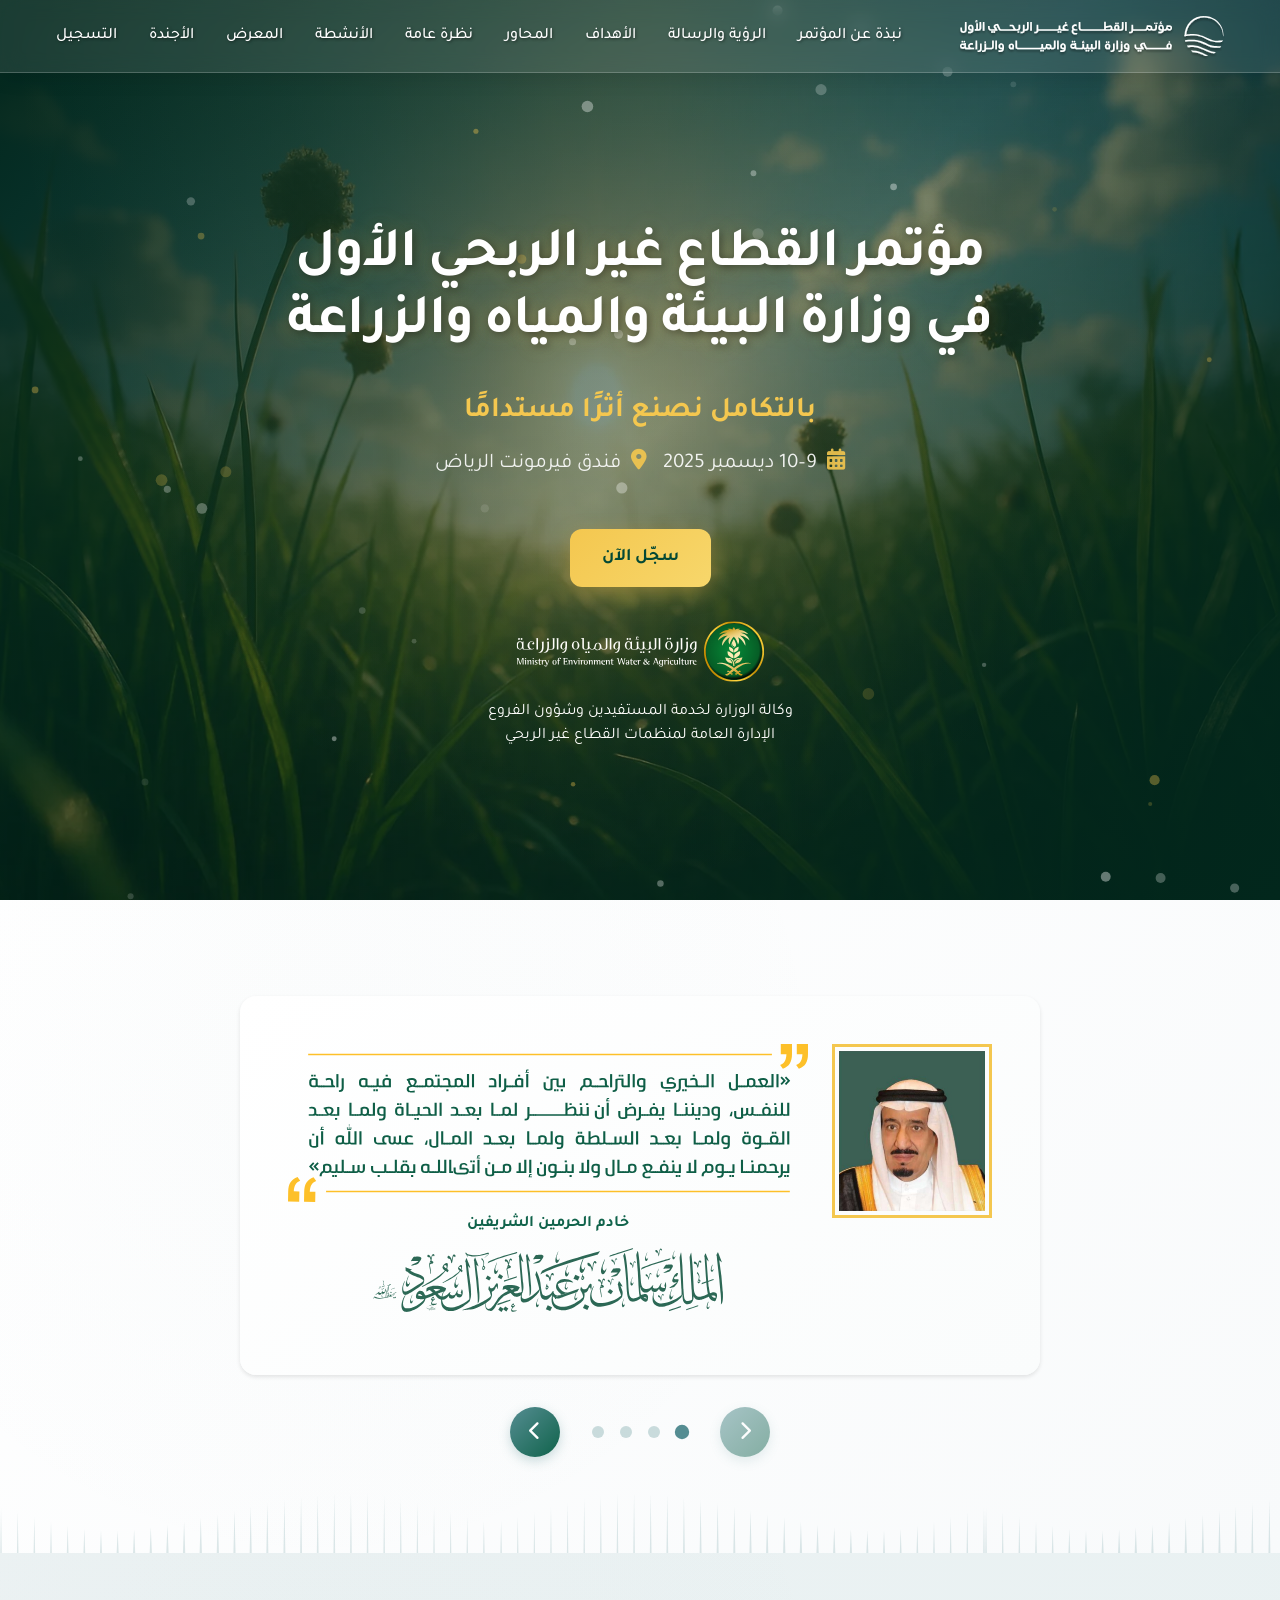
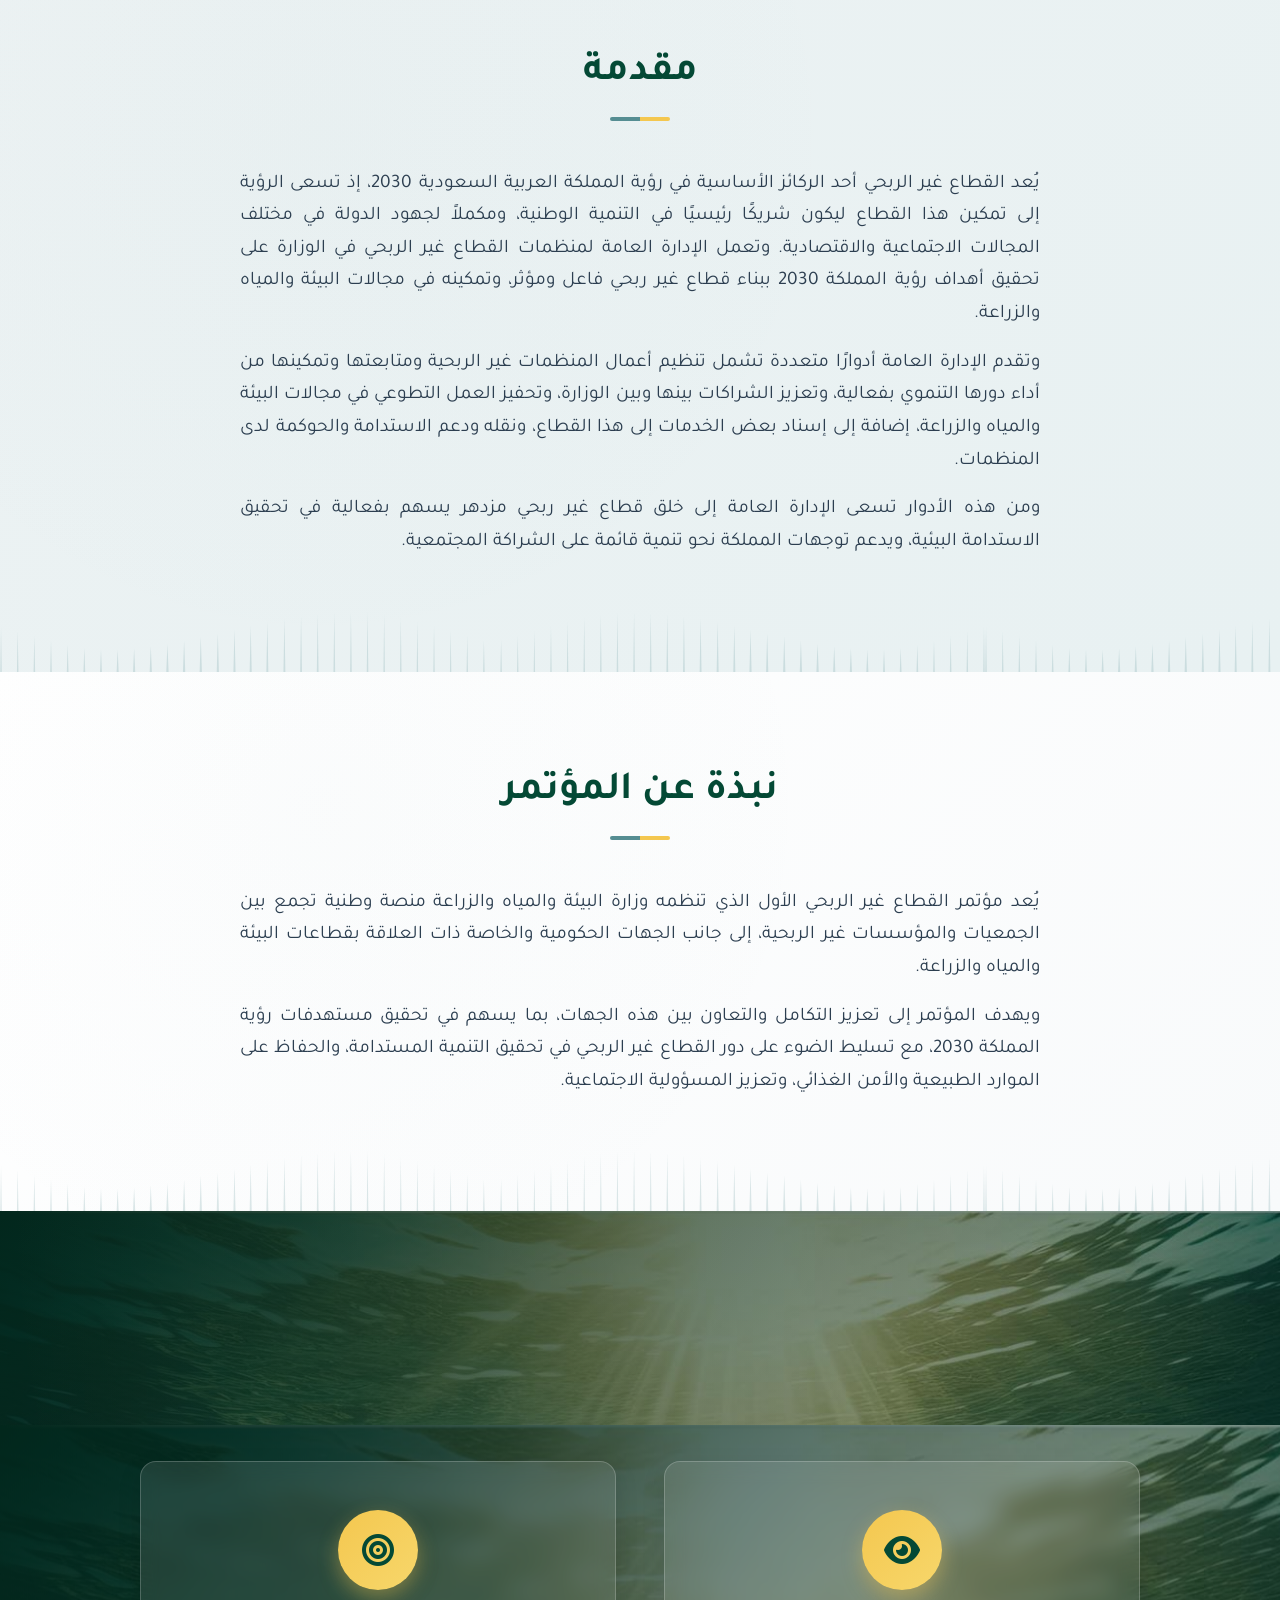
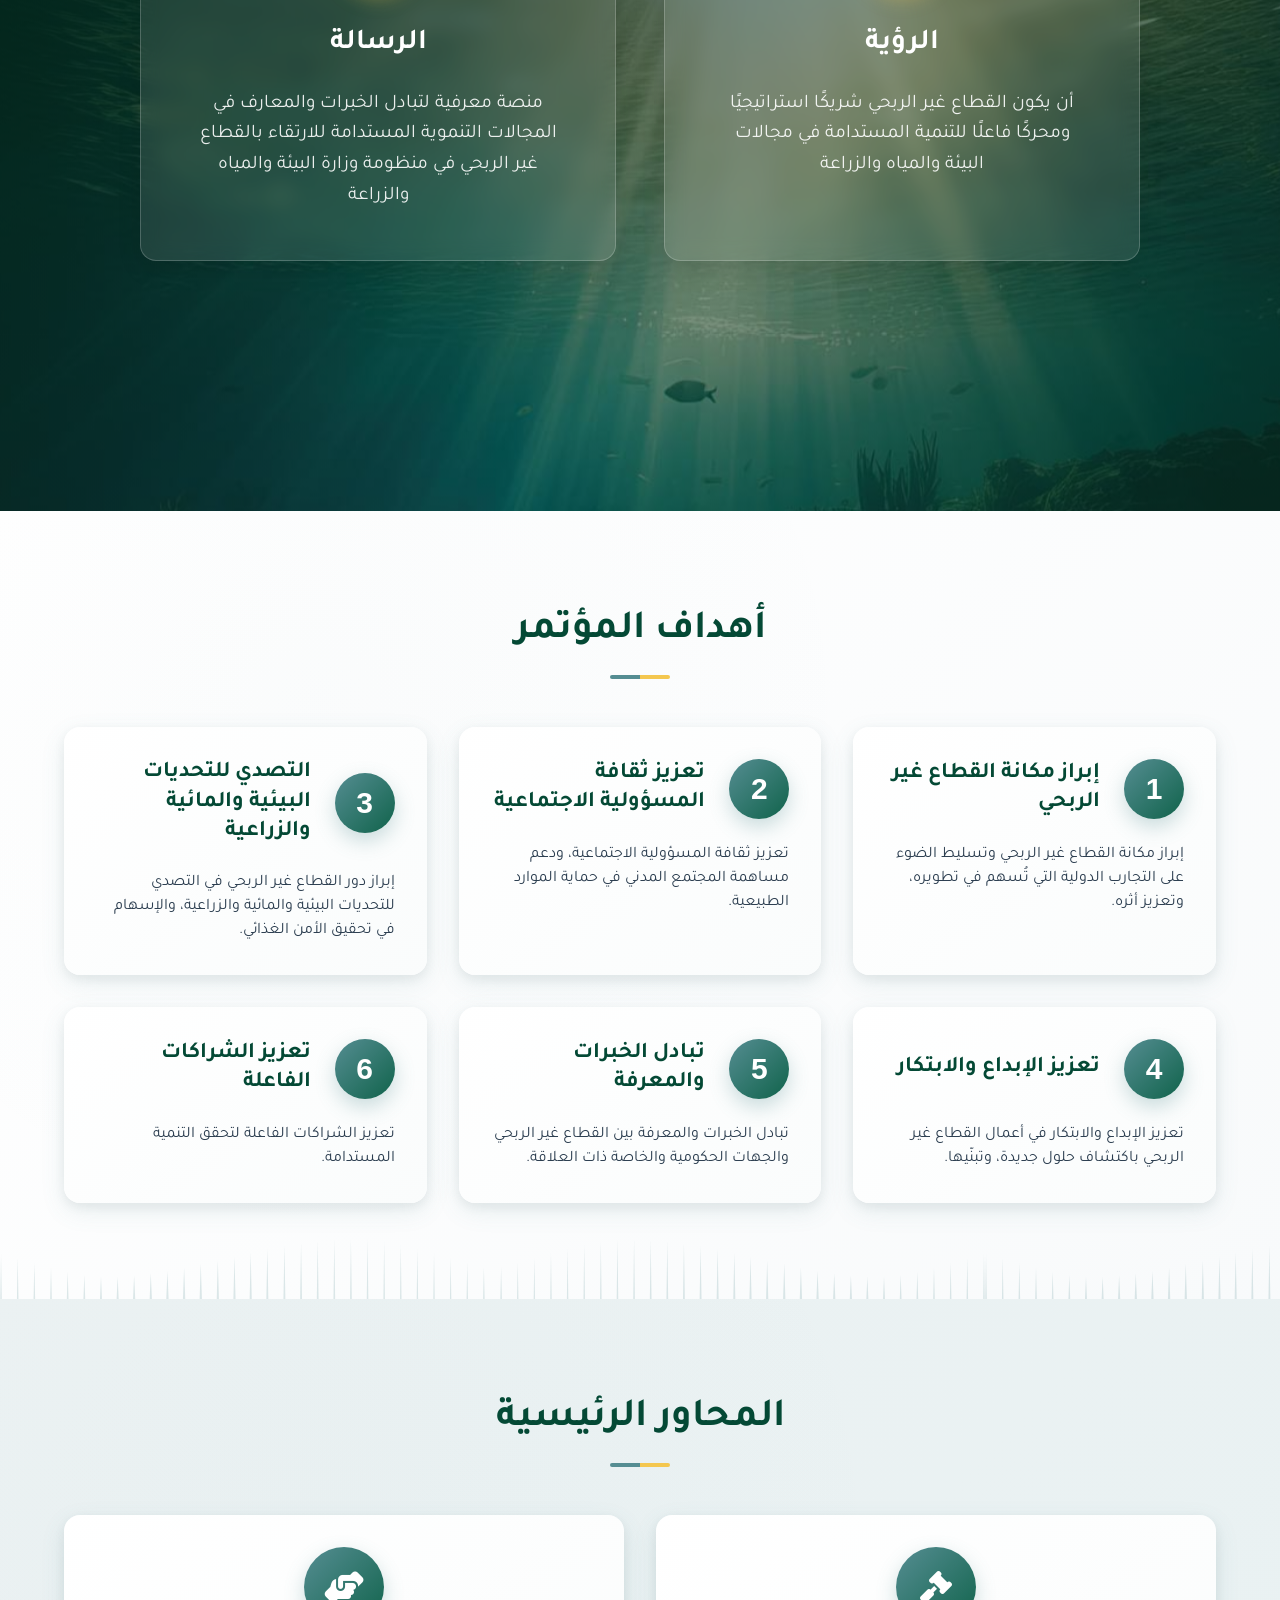
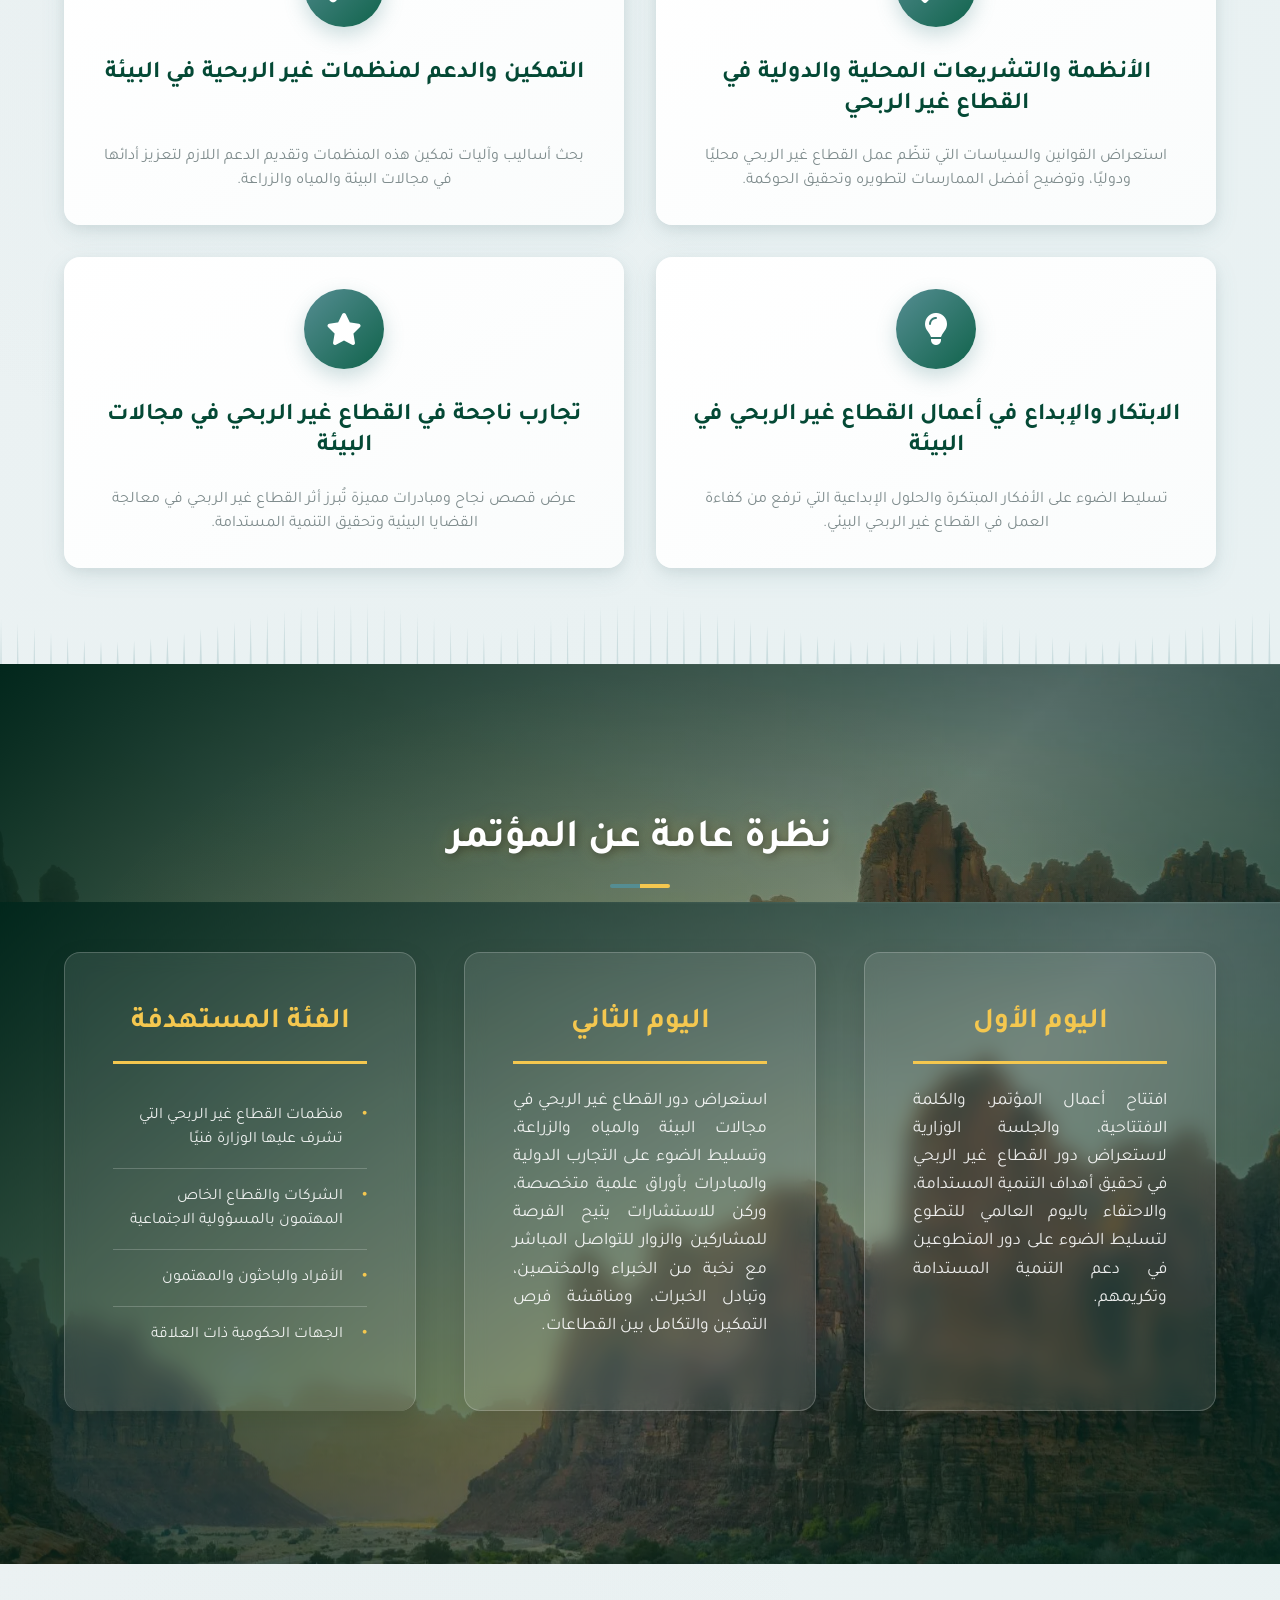
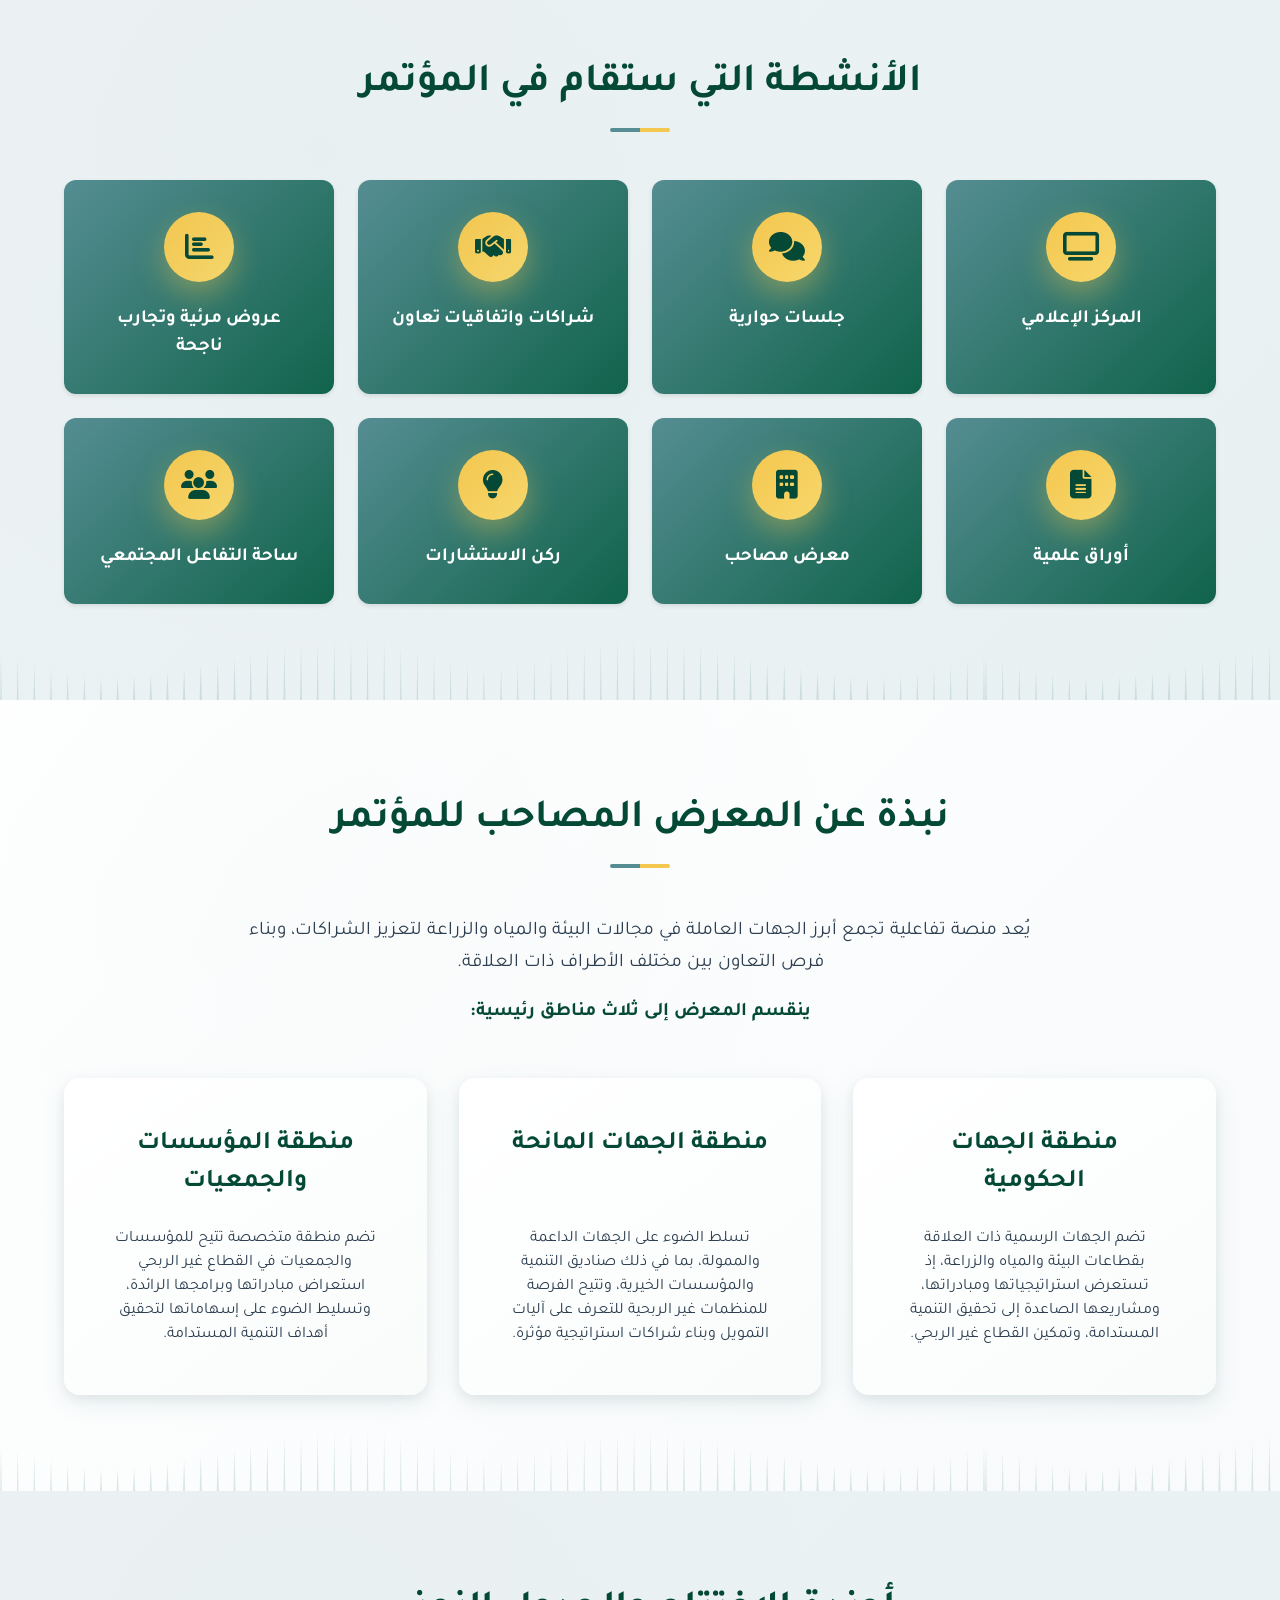
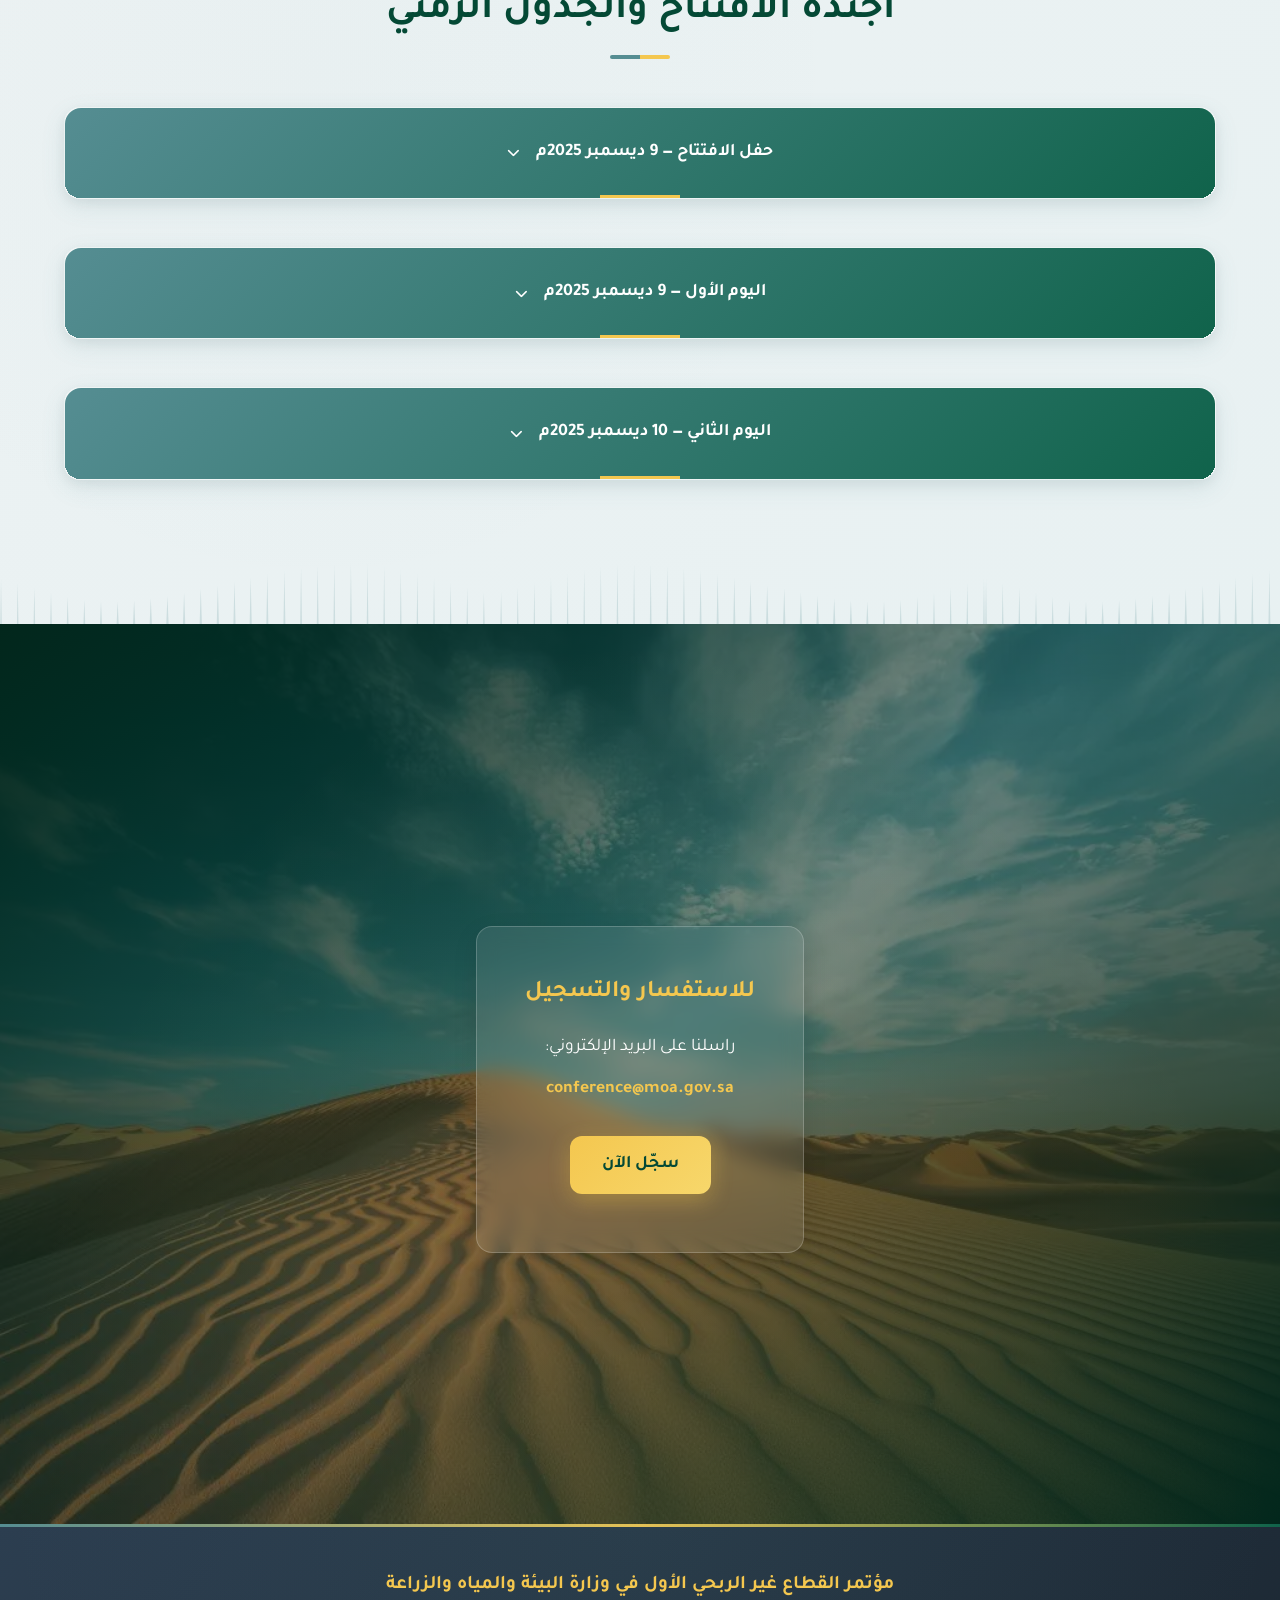
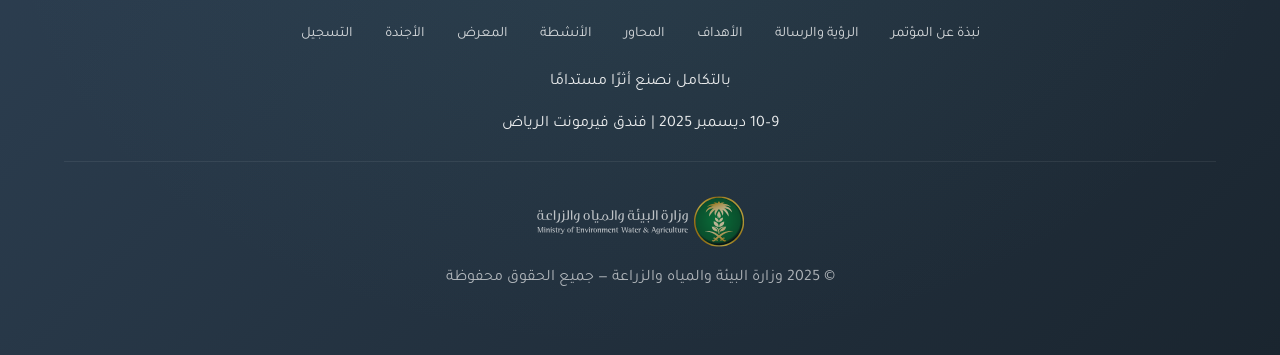
==== commit d7f957bf: "Title Update" ====
--- a/index.html
+++ b/index.html
@@ -6,10 +6,10 @@
     <meta name="viewport" content="width=device-width, initial-scale=1.0">
     <meta name="description"
         content="مؤتمر القطاع غير الربحي الأول في البيئة والمياه والزراعة - بالتكامل نصنع أثرًا مستدامًا. 9-10 ديسمبر 2025، فندق فيرمونت الرياض. انضم إلينا لمناقشة الاستدامة البيئية والتكامل بين القطاعات.">
-    <title>مؤتمر القطاع غير الربحي الأول في البيئة والمياه والزراعة</title>
+    <title>مؤتمر القطاع غير الربحي الأول في وزارة البيئة والمياه والزراعة</title>
 
     <!-- Main CSS (Top Priority) -->
-    <link rel="stylesheet" href="./assets/css/main.css">
+    <link rel="stylesheet" href="./assets/css/main.css?ver=1.01">
 
     <!-- Local Fonts (Deferred) -->
     <link rel="preload" href="./assets/fonts/tajawal.css" as="style" onload="this.onload=null;this.rel='stylesheet'">
@@ -228,7 +228,8 @@
         <section class="hero glassy-section lazy-bg" id="hero" role="banner" aria-labelledby="hero-title">
             <div class="container">
                 <div class="hero-content">
-                    <h1 class="hero-title" id="hero-title">مؤتمر القطاع غير الربحي الأول في البيئة والمياه والزراعة</h1>
+                    
+                    <h1 class="hero-title" id="hero-title">مؤتمر القطاع غير الربحي الأول<br>في وزارة البيئة والمياه والزراعة</h1>
                     <p class="hero-theme">بالتكامل نصنع أثرًا مستدامًا</p>
                     <div class="hero-details">
                         <p><i class="fas fa-calendar-alt" style="color: var(--accent-gold); margin-left: 10px;"></i>9–10
@@ -893,7 +894,7 @@
     <footer class="footer" role="contentinfo" aria-label="معلومات الموقع">
         <div class="container">
             <div class="footer-content">
-                <div class="footer-logo">مؤتمر القطاع غير الربحي الأول في البيئة والمياه والزراعة</div>
+                <div class="footer-logo">مؤتمر القطاع غير الربحي الأول في وزارة البيئة والمياه والزراعة</div>
 
                 <nav class="footer-links" role="navigation" aria-label="روابط التنقل الفرعية">
                     <a href="#about">نبذة عن المؤتمر</a>
--- a/assets/css/main.css
+++ b/assets/css/main.css
@@ -361,6 +361,13 @@
             letter-spacing: -0.02em;
         }
 
+        .hero-content .logoOnly.svgshadow {
+            width: 120px;
+            height: 120px;
+            margin-bottom: 24px;
+            filter: invert(1) brightness(10) drop-shadow(rgba(0, 0, 0, 0.4) 0px 2px 1px);
+        }
+
         .hero-theme {
             font-size: 1.8rem;
             color: var(--accent-gold);
@@ -654,6 +661,15 @@
             transform: none;
         }
 
+        .carousel-btn:focus {
+            outline: none;
+            box-shadow: 0 6px 16px rgba(85, 141, 146, 0.4);
+        }
+
+        .carousel-btn:active {
+            outline: none;
+        }
+
         .carousel-indicators {
             display: flex;
             justify-content: center;
@@ -694,7 +710,7 @@
             display: flex;
             flex-direction: column;
             justify-content: space-between;
-                gap: var(--space-lg);
+            gap: var(--space-lg);
         }
 
         .topic-icon {
@@ -1606,6 +1622,11 @@
             transform: translateY(0);
         }
 
+        .scroll-to-top:focus {
+            outline: none;
+            box-shadow: 0 6px 20px rgba(244, 199, 79, 0.4);
+        }
+
         @media (max-width: 768px) {
             .scroll-to-top {
                 bottom: 20px;
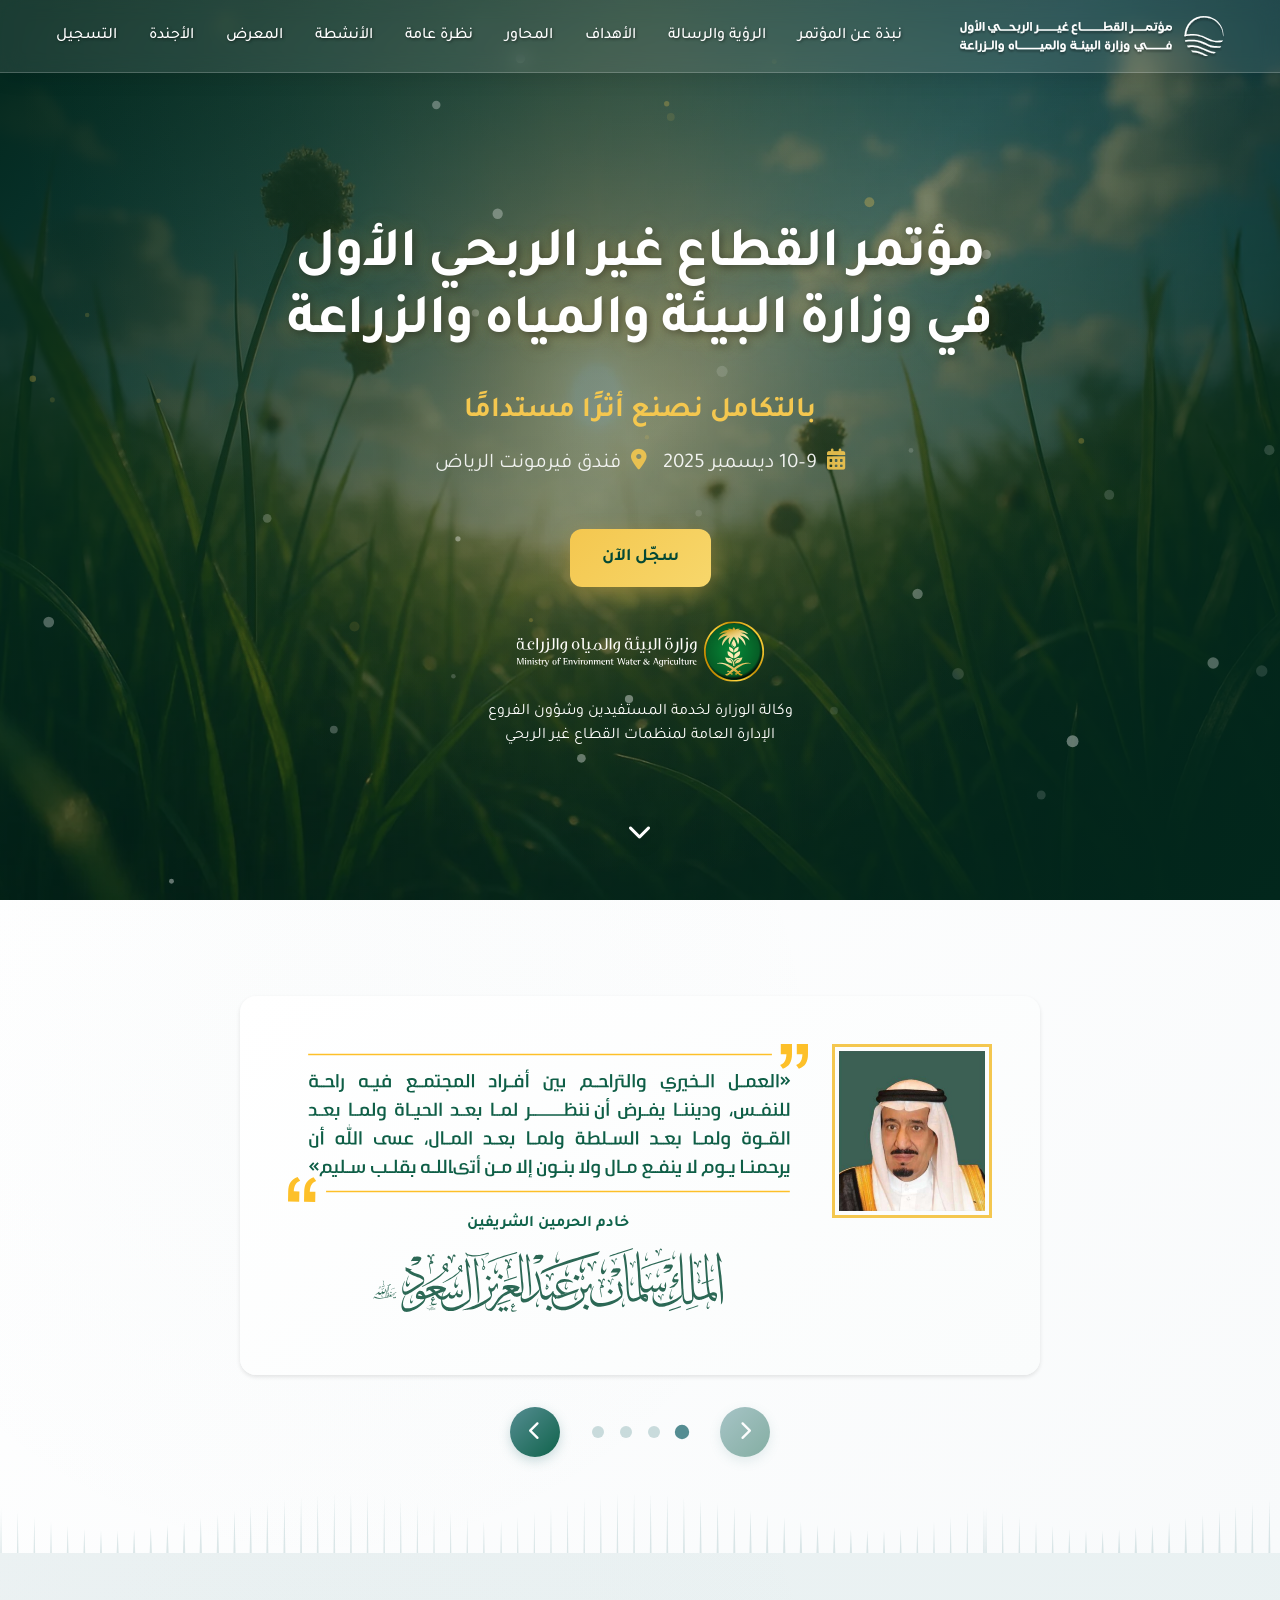
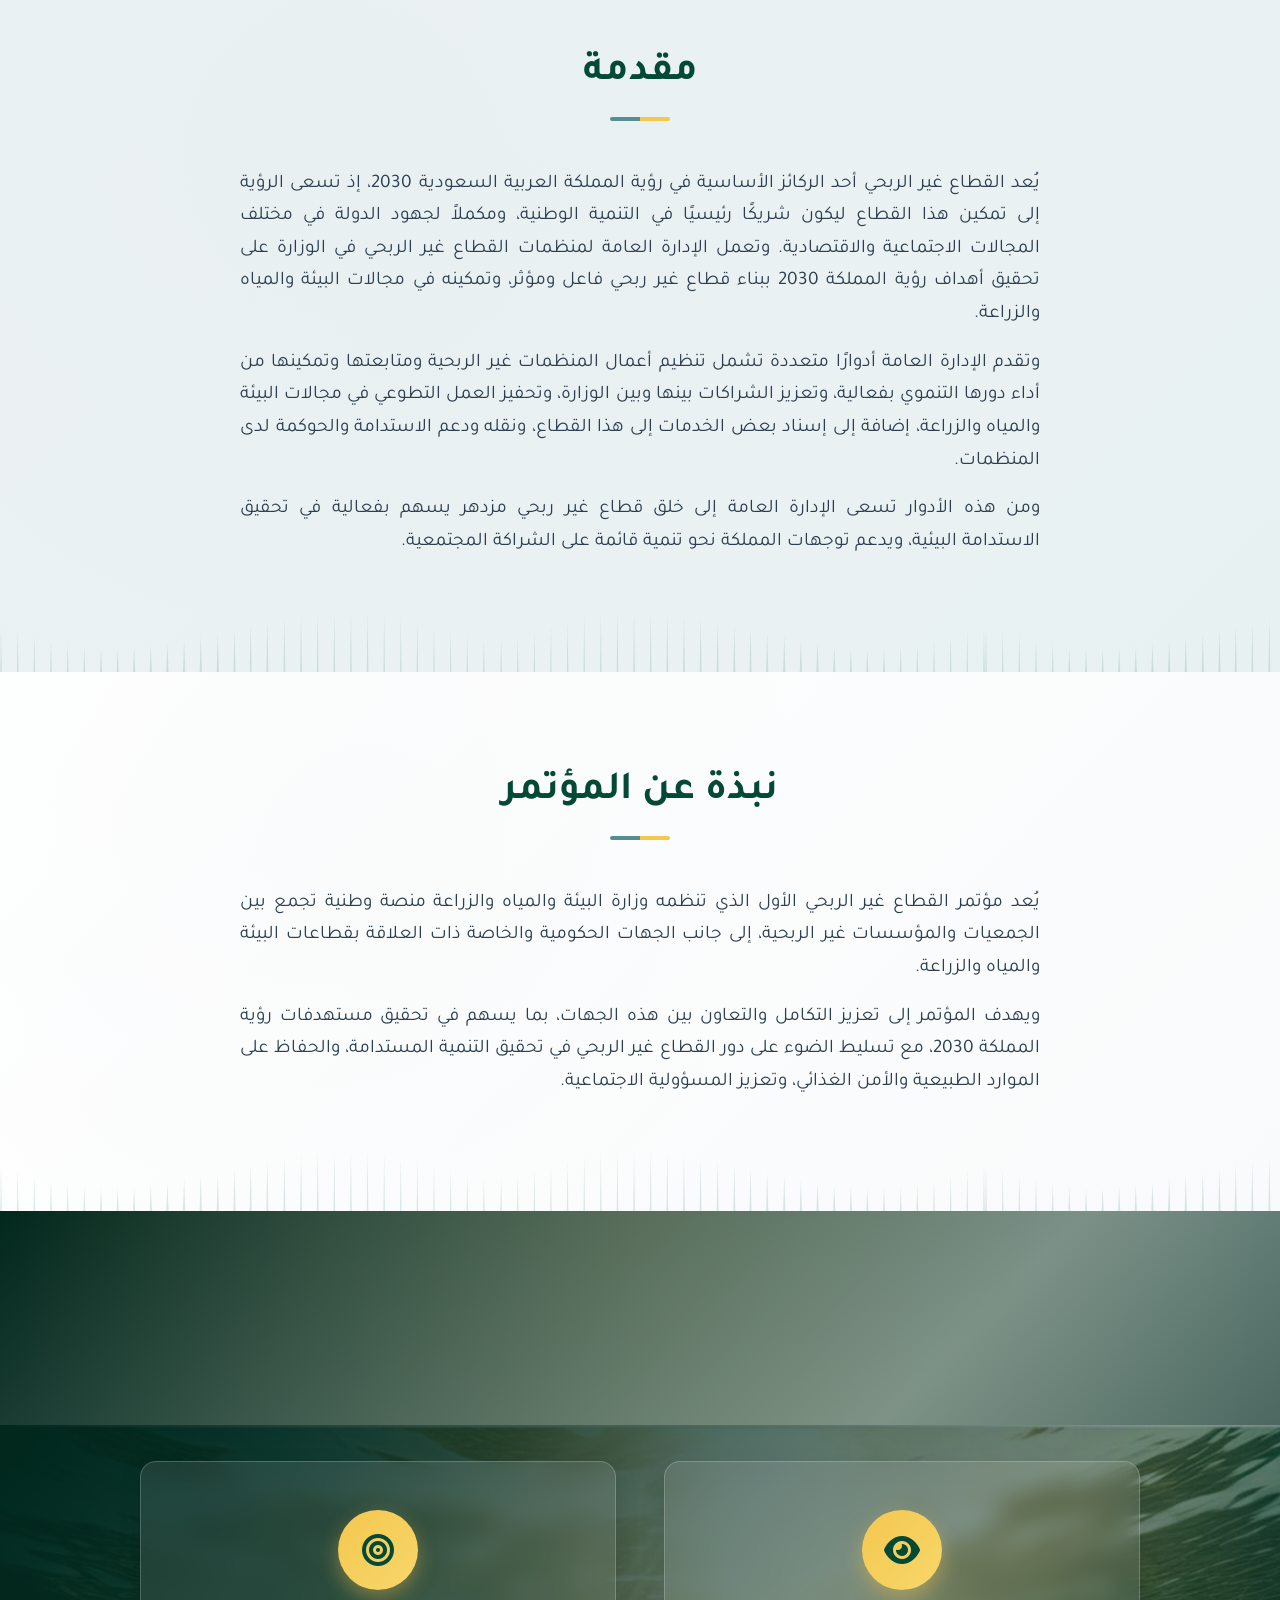
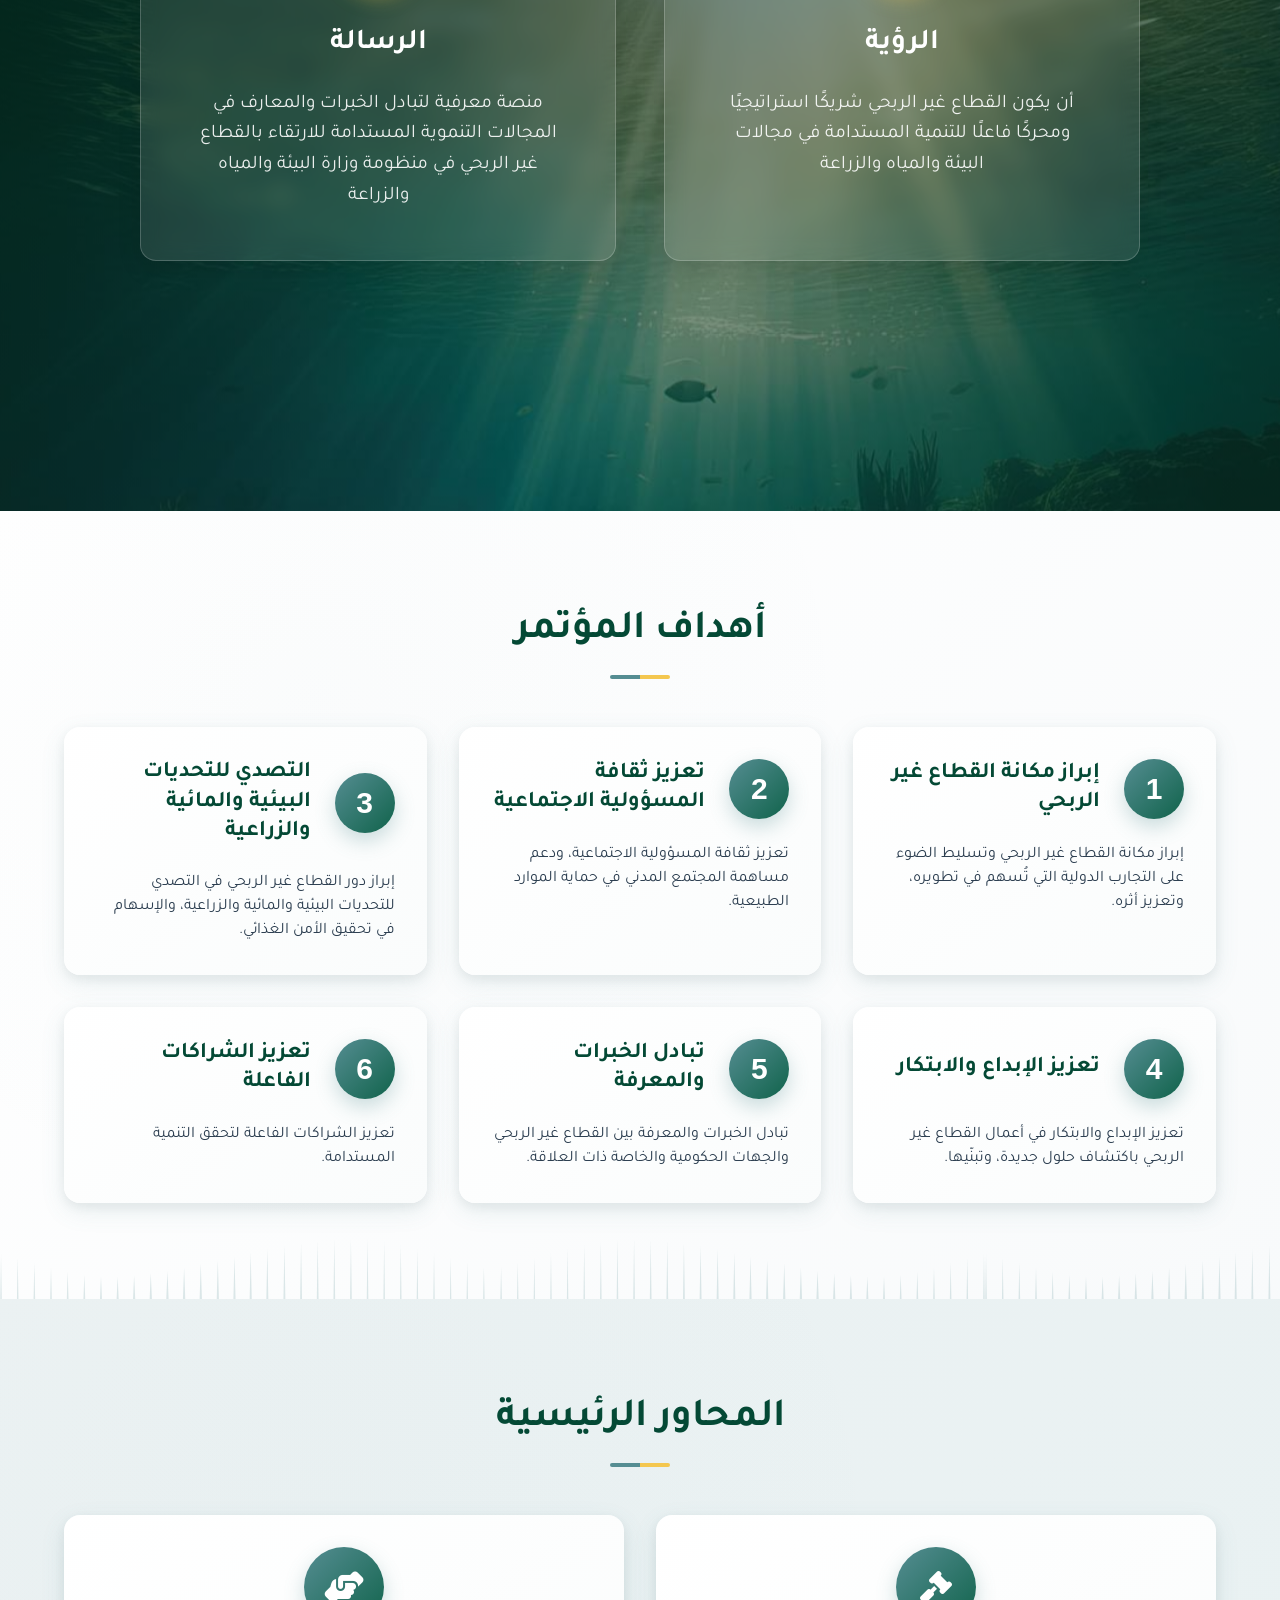
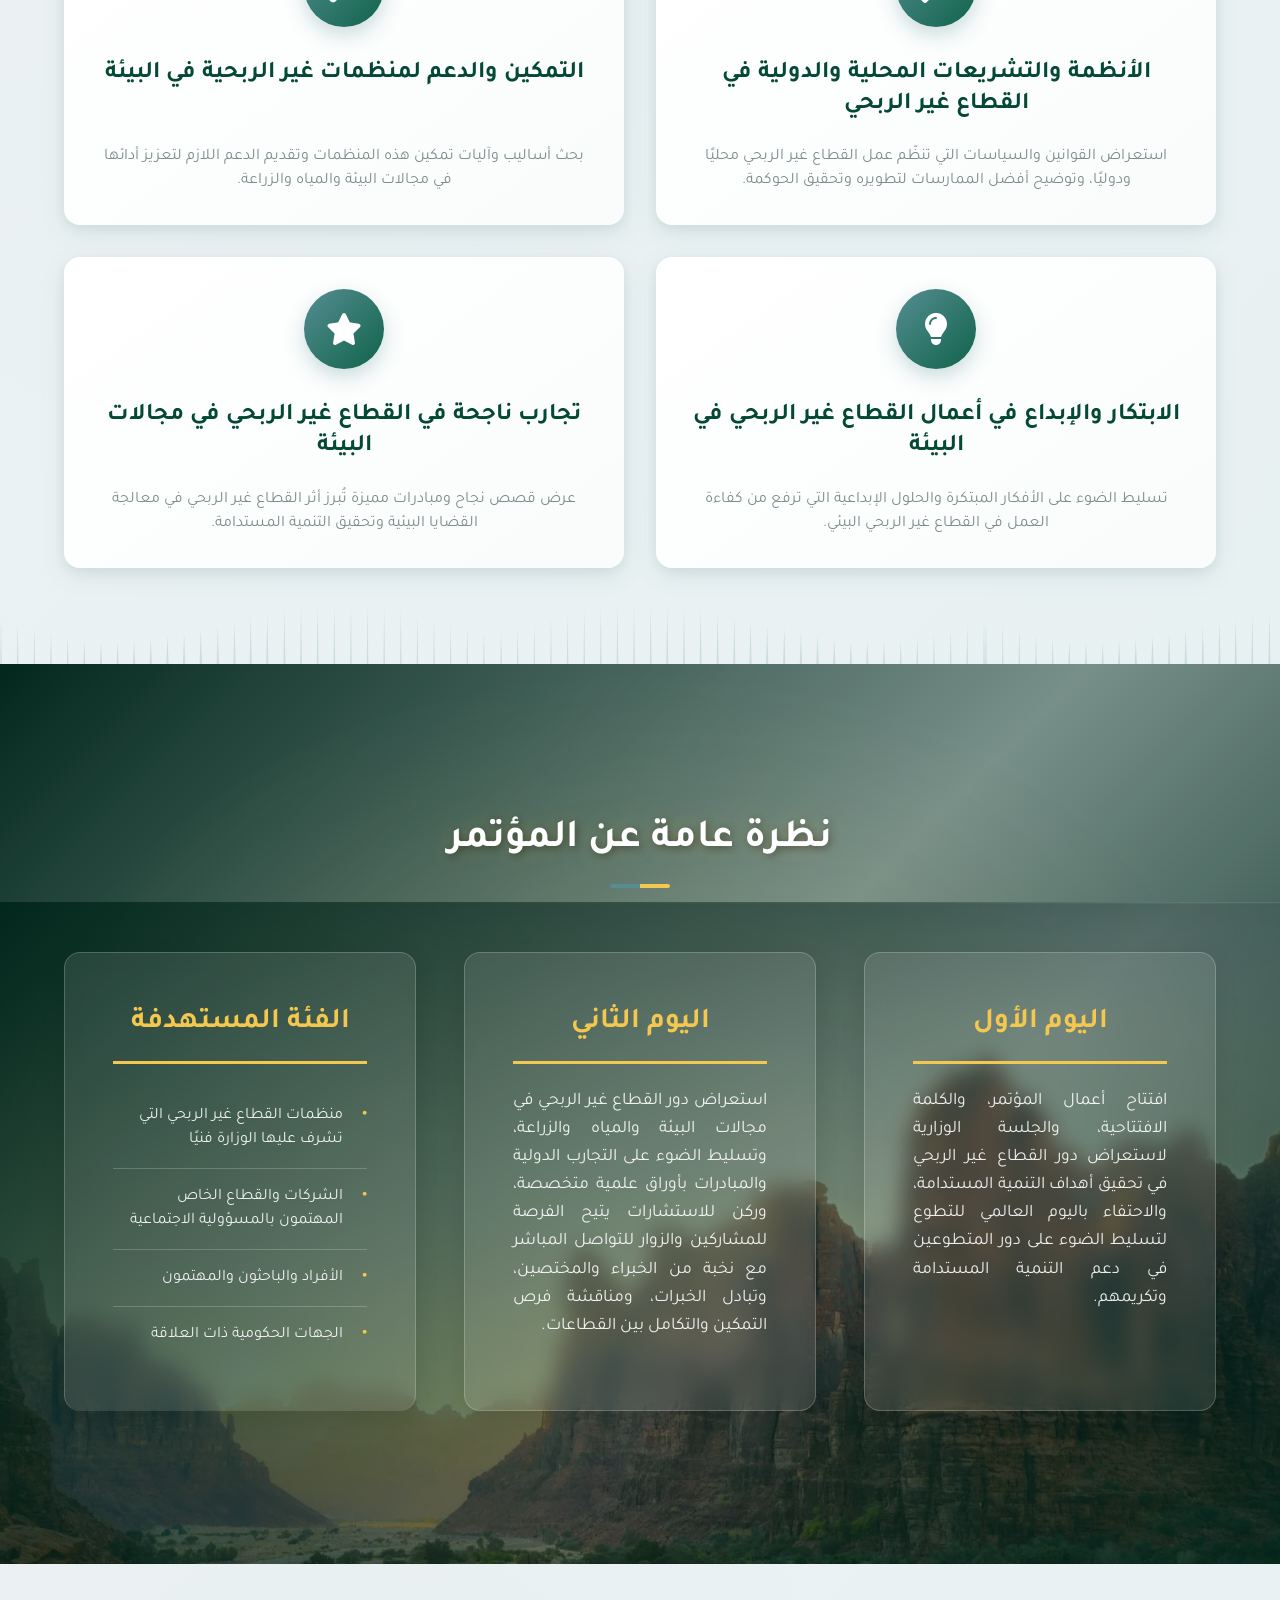
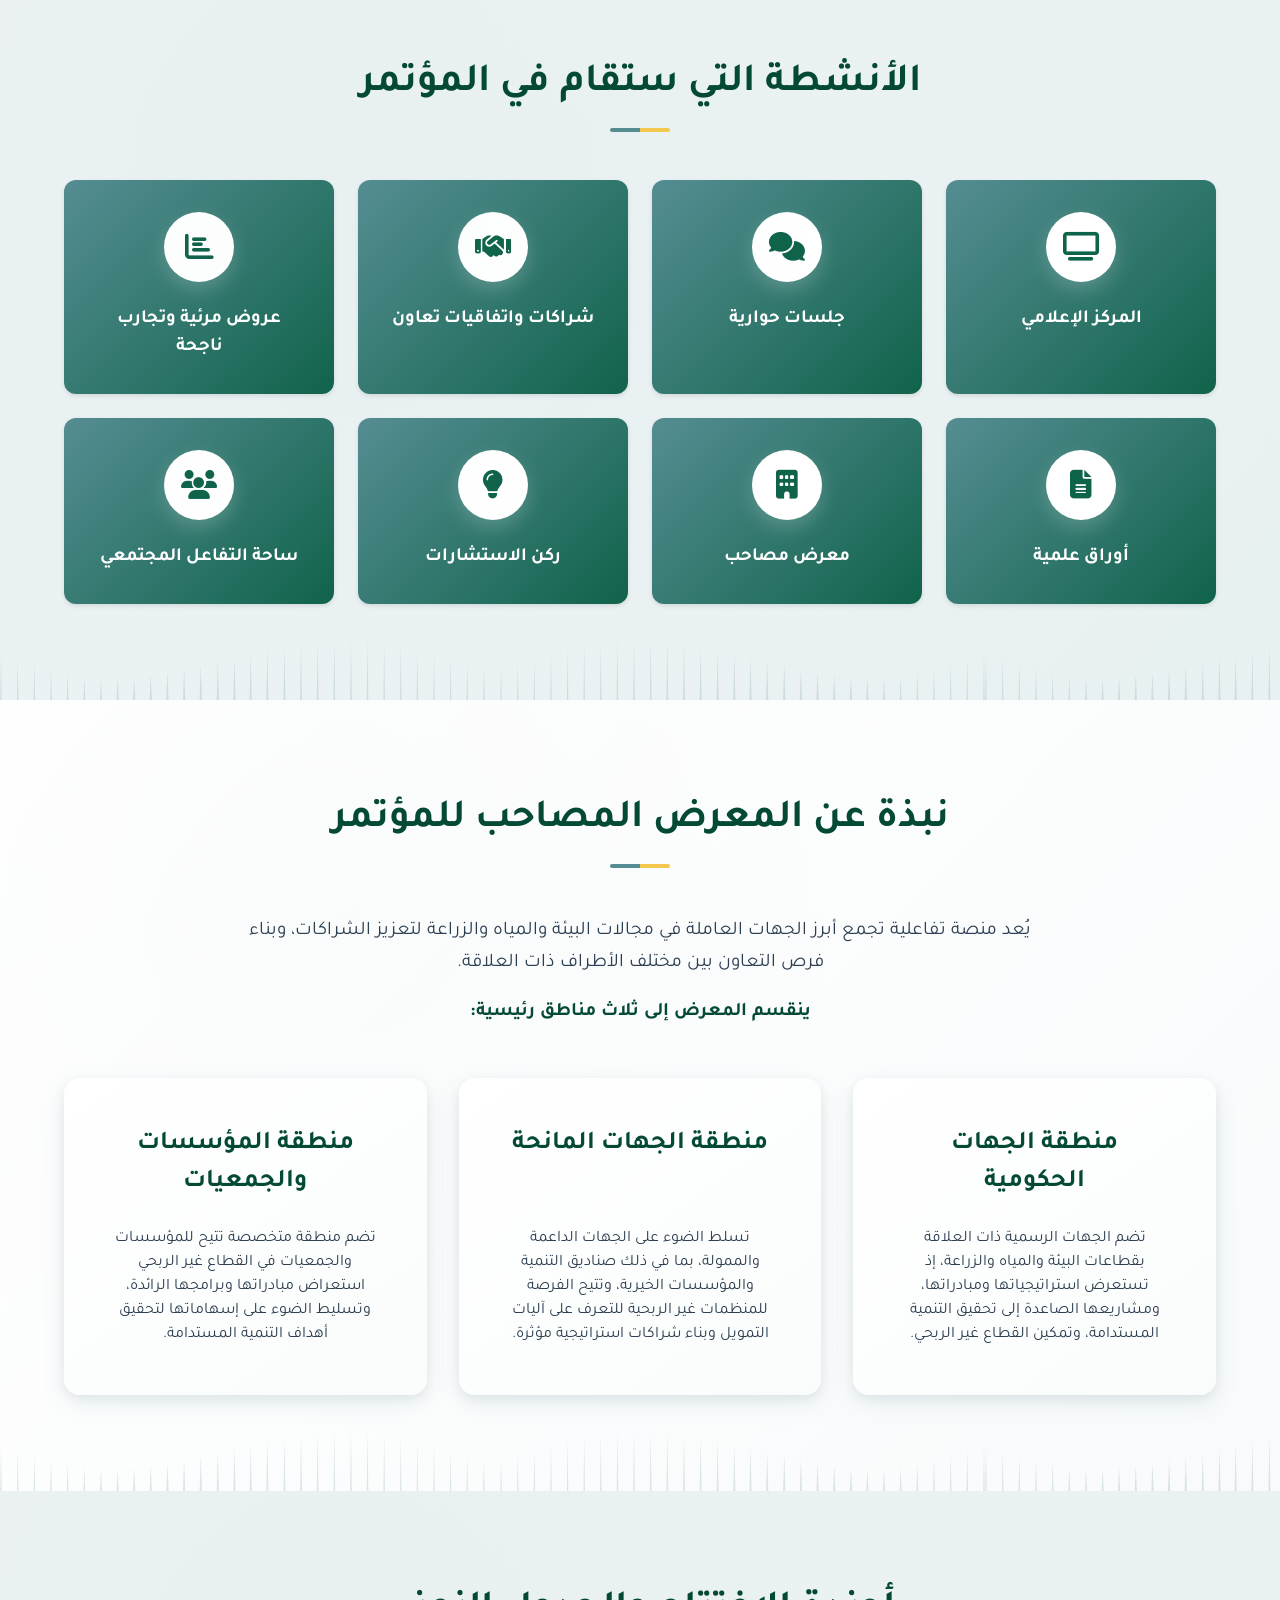
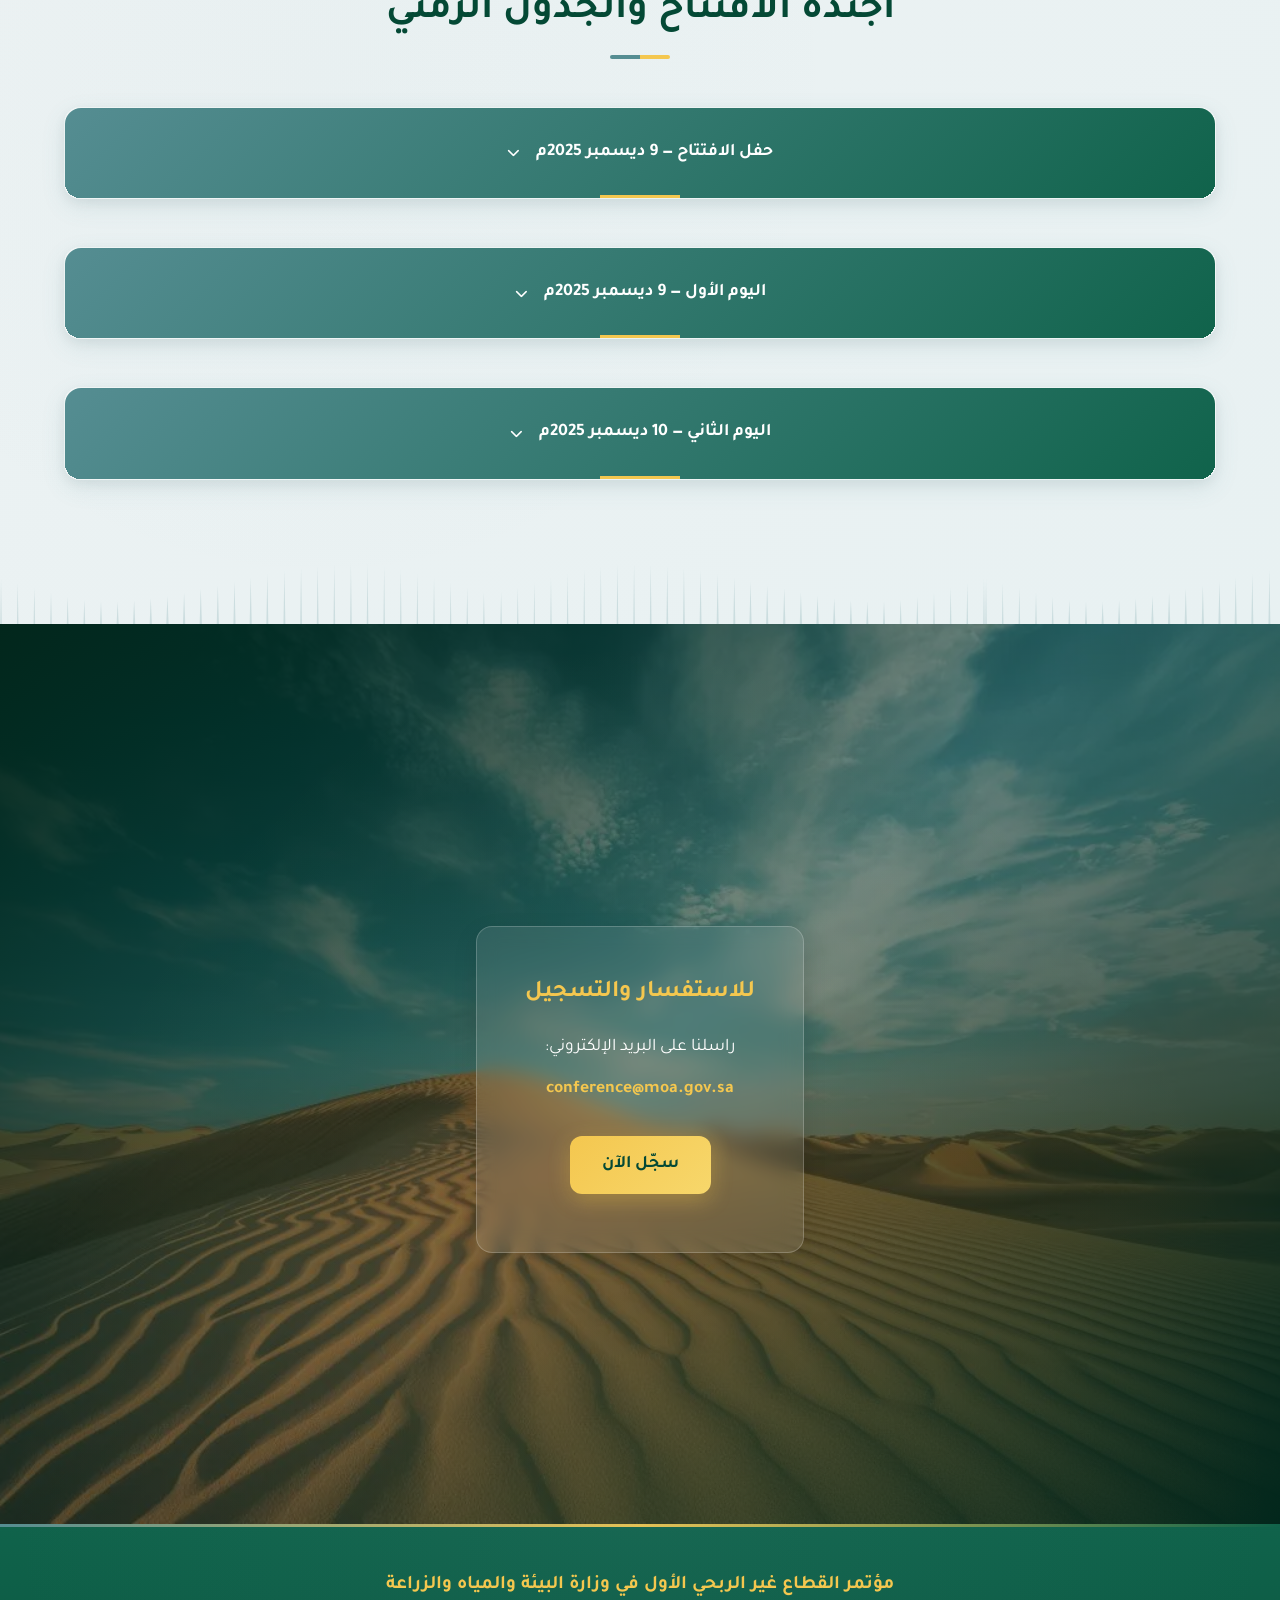
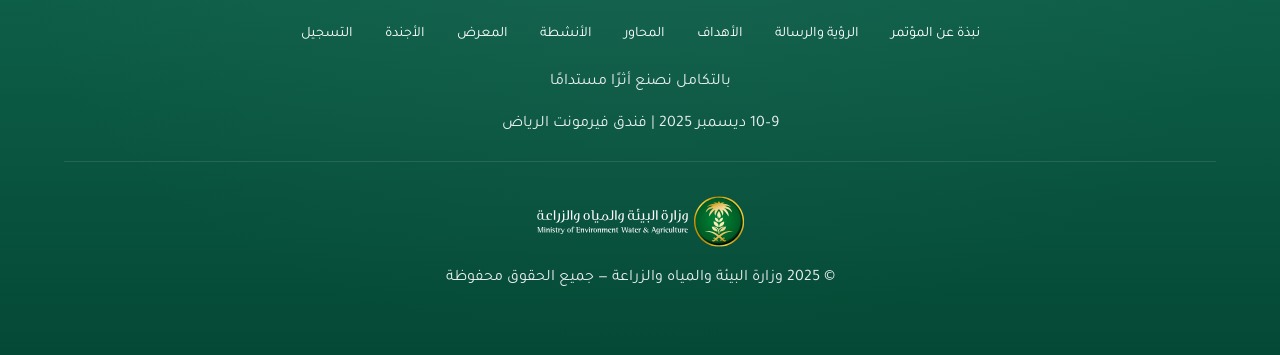
==== commit 013f826c: "Production" ====
--- a/index.html
+++ b/index.html
@@ -7,6 +7,9 @@
     <meta name="description"
         content="مؤتمر القطاع غير الربحي الأول في البيئة والمياه والزراعة - بالتكامل نصنع أثرًا مستدامًا. 9-10 ديسمبر 2025، فندق فيرمونت الرياض. انضم إلينا لمناقشة الاستدامة البيئية والتكامل بين القطاعات.">
     <title>مؤتمر القطاع غير الربحي الأول في وزارة البيئة والمياه والزراعة</title>
+
+    <!-- Favicon -->
+    <link rel="icon" type="image/svg+xml" href="./assets/img/Logo.svg">
 
     <!-- Main CSS (Top Priority) -->
     <link rel="stylesheet" href="./assets/css/main.css?ver=1.01">
@@ -248,6 +251,9 @@
                     <span>وكالة الوزارة لخدمة المستفيدين وشؤون الفروع<br>
                         الإدارة العامة لمنظمات القطاع غير الربحي</span>
                 </div>
+                <a href="#testimonials" class="scroll-down-btn btn" aria-label="انتقل إلى القسم التالي">
+                    <i class="fas fa-chevron-down"></i>
+                </a>
             </div>
             <canvas id="dotsCanvas"></canvas>
         </section>
@@ -374,8 +380,8 @@
         </section>
 
         <!-- Vision and Mission Section -->
-        <section class="vision-section glassy-section lazy-bg parallax-section" id="vision-mission" role="region"
-            aria-labelledby="vision-title" style="--bg-image: url('../img/vision.jpg');">
+        <section class="vision-section glassy-section parallax-section" id="vision-mission" role="region"
+            aria-labelledby="vision-title">
             <div class="parallax-bg" data-bg="./assets/img/vision.jpg"></div>
             <div class="container">
                 <div class="vision-content">
@@ -512,8 +518,8 @@
         </section>
 
         <!-- Overview Section -->
-        <section class="overview-section glassy-section lazy-bg parallax-section" id="overview" role="region"
-            aria-labelledby="overview-title" style="--bg-image: url('../img/tabuk-bg.webp');">
+        <section class="overview-section glassy-section parallax-section" id="overview" role="region"
+            aria-labelledby="overview-title">
             <div class="parallax-bg" data-bg="./assets/img/tabuk-bg.webp"></div>
             <div class="container">
                 <div class="overview-content">
@@ -1366,8 +1372,8 @@
 
     <!-- Lazy Loading Script -->
     <script>
-        // Lazy loading for background images
-        const lazyBackgrounds = document.querySelectorAll('.lazy-bg');
+        // Lazy loading for background images (exclude parallax elements)
+        const lazyBackgrounds = document.querySelectorAll('.lazy-bg:not(.parallax-bg)');
 
         const imageObserver = new IntersectionObserver((entries, observer) => {
             entries.forEach(entry => {
@@ -1377,7 +1383,7 @@
                 }
             });
         }, {
-            rootMargin: '50px 0px',
+            rootMargin: '500px 0px',
             threshold: 0.1
         });
 
@@ -1390,30 +1396,34 @@
     <script>
         // Parallax effect for background images
         function initParallax() {
+            // Prevent multiple initializations
+            if (window.parallaxInitialized) {
+                return;
+            }
+            window.parallaxInitialized = true;
+
             const parallaxElements = document.querySelectorAll('.parallax-bg');
 
             if (parallaxElements.length === 0) return;
 
-            // Load background images with lazy loading
+            // Simple IntersectionObserver for parallax loading
             const parallaxObserver = new IntersectionObserver((entries, observer) => {
                 entries.forEach(entry => {
                     if (entry.isIntersecting) {
                         const element = entry.target;
                         const bgImage = element.getAttribute('data-bg');
+
                         if (bgImage) {
-                            // Preload image
-                            const img = new Image();
-                            img.onload = () => {
-                                element.style.background = `var(--bg-gradient), url('${bgImage}') center/cover no-repeat`;
-                                element.classList.add('loaded');
-                            };
-                            img.src = bgImage;
+                            observer.unobserve(element);
+
+                            // Set background directly - CSS will handle image loading
+                            element.style.background = `var(--bg-gradient), url('${bgImage}') center/cover no-repeat`;
+                            element.classList.add('loaded');
                         }
-                        observer.unobserve(element);
                     }
                 });
             }, {
-                rootMargin: '50px 0px',
+                rootMargin: '500px 0px',
                 threshold: 0.1
             });
 
--- a/assets/css/main.css
+++ b/assets/css/main.css
@@ -75,6 +75,14 @@
             overflow-x: hidden;
         }
 
+        button,.btn,.btn-primary{
+            user-select: none;
+            -webkit-user-select: none;
+            -moz-user-select: none;
+            -ms-user-select: none;
+            -webkit-tap-highlight-color: transparent;
+            outline: none;
+        }
         /* Utility Classes */
         .container {
             max-width: 1200px;
@@ -322,7 +330,7 @@
             color: var(--white);
             min-height: 100vh;
             /* Fallback for older browsers */
-            min-height: 100svh;
+            min-height: 100dvh;
             /* Small viewport height */
             display: flex;
             align-items: center;
@@ -414,6 +422,40 @@
             width: 250px;
             object-fit: cover;
             height: 65px;
+        }
+
+        .scroll-down-btn {
+            position: absolute;
+            bottom: 30px;
+            left: 50%;
+            transform: translateX(-50%);
+            color: var(--white);
+            font-size: 1.5rem;
+            text-decoration: none;
+            z-index: 4;
+            padding: 15px;
+            border-radius: 50%;
+            transition: all var(--transition-normal);
+            filter: drop-shadow(0 4px 8px rgba(0, 0, 0, 0.3));
+            animation: bounce 2s infinite;
+        }
+
+        .scroll-down-btn:hover {
+            color: var(--accent-gold);
+            transform: translateX(-50%) translateY(-3px);
+            filter: drop-shadow(0 6px 12px rgba(0, 0, 0, 0.4));
+        }
+
+        @keyframes bounce {
+            0%, 20%, 50%, 80%, 100% {
+                transform: translateX(-50%) translateY(0);
+            }
+            40% {
+                transform: translateX(-50%) translateY(-10px);
+            }
+            60% {
+                transform: translateX(-50%) translateY(-5px);
+            }
         }
 
         /* Section Styles */
@@ -779,18 +821,12 @@
 
         /* Overview Section */
         .overview-section {
-            --bg-image: url('../img/tabuk-bg.webp');
-            --bg-position: bottom;
-            --bg-size: cover;
-            --bg-repeat: no-repeat;
-            --bg-attachment: scroll;
-            background:
-                linear-gradient(135deg, #02271c 0%, rgb(3 45 32 / 50%) 50%, #02271c 100%);
+            background: var(--bg-gradient);
             color: var(--white);
             padding: var(--space-3xl) 0;
             position: relative;
-            overflow: hidden;
-        }
+        }
+
 
         .overview-section::before {
             content: '';
@@ -932,23 +968,23 @@
         .activity-icon {
             width: 70px;
             height: 70px;
-            background: linear-gradient(135deg, var(--accent-gold) 0%, #f7d76b 100%);
+            background: var(--white);
             border-radius: 50%;
             display: flex;
             align-items: center;
             justify-content: center;
             margin: 0 auto var(--space-md);
-            color: var(--dark-pine);
+            color: var(--deep-green);
             font-size: 1.8rem;
-            box-shadow: 0 12px 30px rgba(244, 199, 79, 0.4);
+            box-shadow: 0 8px 20px rgba(255, 255, 255, 0.2);
             transition: all var(--transition-normal);
         }
 
         .activity-item:hover .activity-icon {
             transform: translateY(-2px);
-            background: var(--white);
-            color: var(--deep-green);
-            box-shadow: 0 8px 20px rgba(255, 255, 255, 0.2);
+            background: linear-gradient(135deg, var(--accent-gold) 0%, #f7d76b 100%);
+            color: var(--dark-pine);
+            box-shadow: 0 12px 30px rgba(244, 199, 79, 0.4);
         }
 
         /* Expo Areas */
@@ -1135,18 +1171,12 @@
 
         /* Vision Section */
         .vision-section {
-            --bg-image: url('../img/vision.jpg');
-            --bg-position: top;
-            --bg-size: cover;
-            --bg-repeat: no-repeat;
-            --bg-attachment: scroll;
-            background:
-                linear-gradient(135deg, #02271c 0%, rgb(3 45 32 / 50%) 50%, #02271c 100%);
+            background: var(--bg-gradient);
             color: var(--white);
             padding: var(--space-3xl) 0;
             position: relative;
-            overflow: hidden;
-        }
+        }
+
 
         .vision-section::before {
             content: '';
@@ -1270,7 +1300,7 @@
         }
 
         /* Glass effect for sections without lazy-bg */
-        .glassy-section:not(.lazy-bg)::before {
+        .glassy-section:not(.lazy-bg,.parallax-section)::before {
             content: '';
             position: absolute;
             top: 0;
@@ -1327,7 +1357,7 @@
 
         /* Footer */
         .footer {
-            background: linear-gradient(135deg, var(--text-dark) 0%, #1a252f 100%);
+            background: linear-gradient(0deg, var(--dark-pine) 0%, var(--deep-green) 100%);
             color: var(--white);
             text-align: center;
             padding: var(--space-xl) 0;
@@ -1388,7 +1418,6 @@
             color: var(--white);
             text-decoration: none;
             font-size: 0.9rem;
-            opacity: 0.8;
             transition: all var(--transition-normal);
             position: relative;
         }
@@ -1415,7 +1444,6 @@
 
         .footer-copyright {
             font-size: 0.85rem;
-            opacity: 0.7;
             border-top: 1px solid rgba(255, 255, 255, 0.1);
             padding-top: var(--space-md);
             margin-top: var(--space-md);
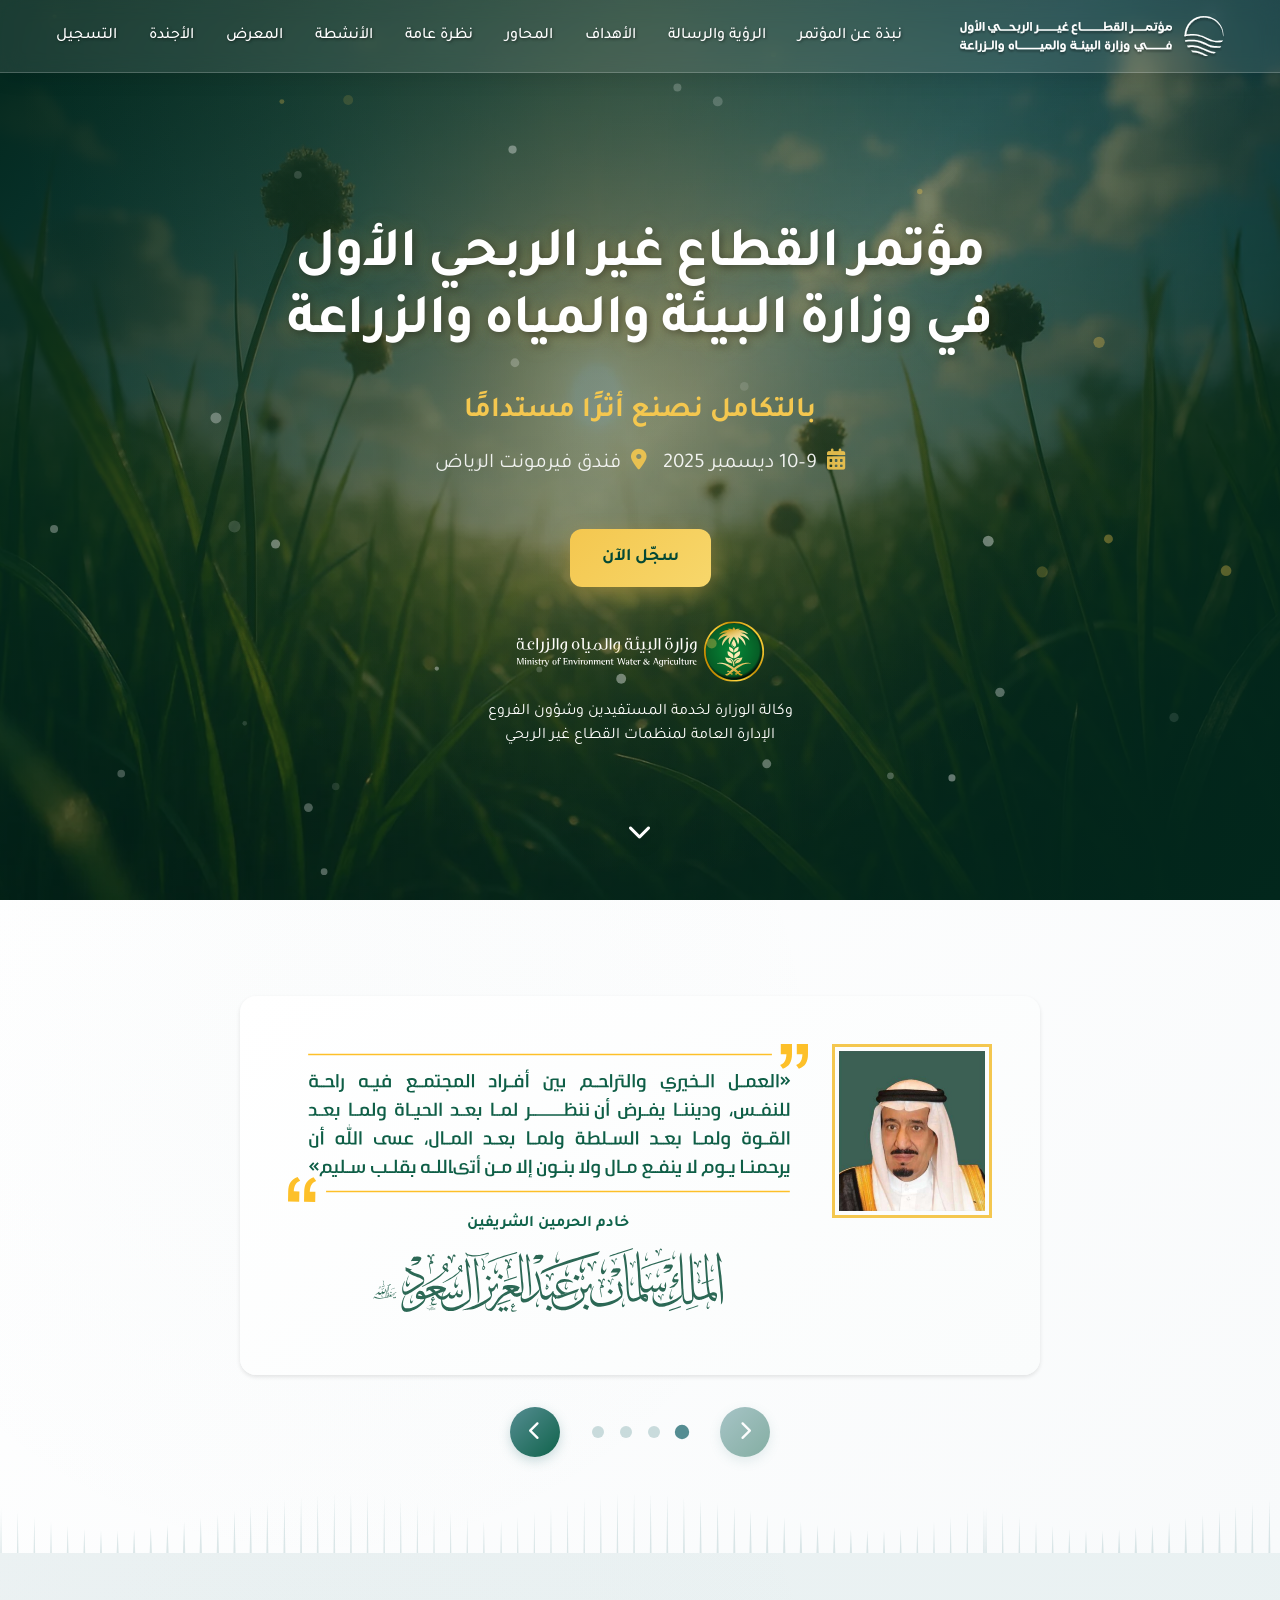
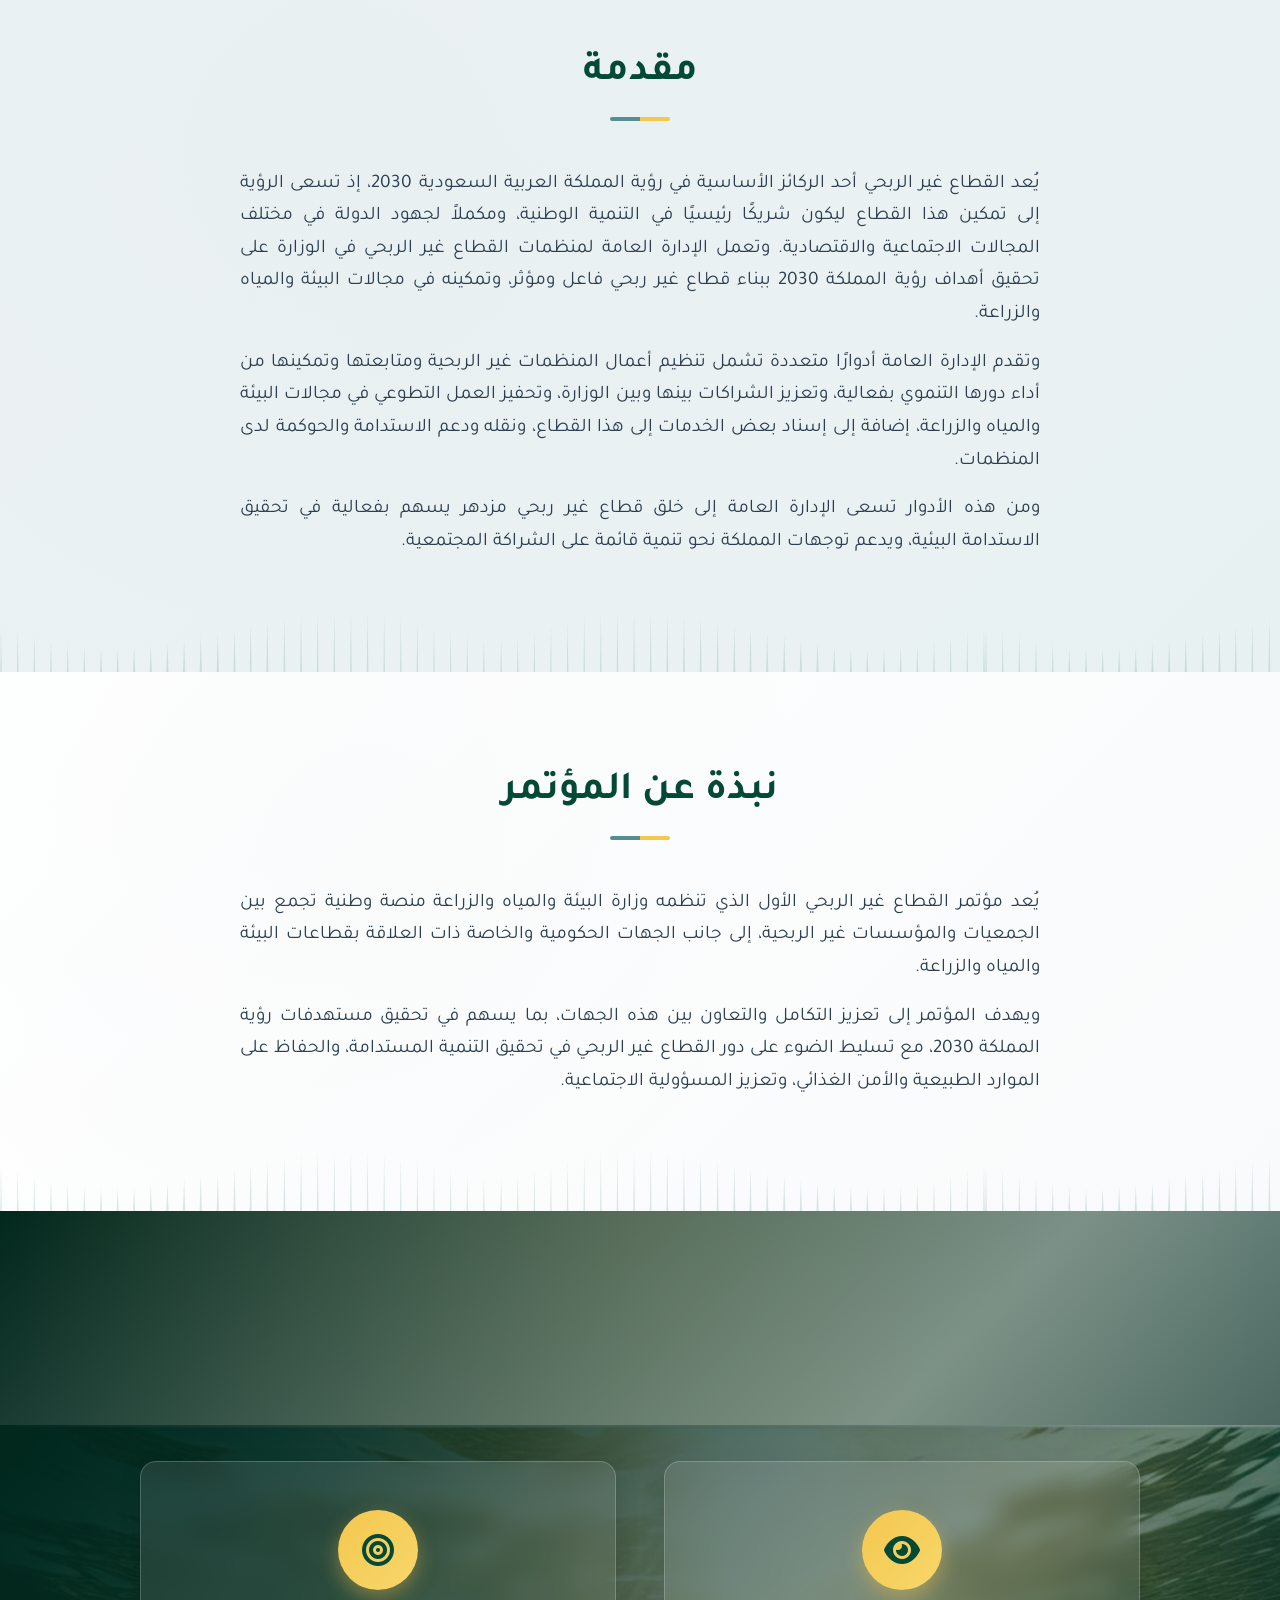
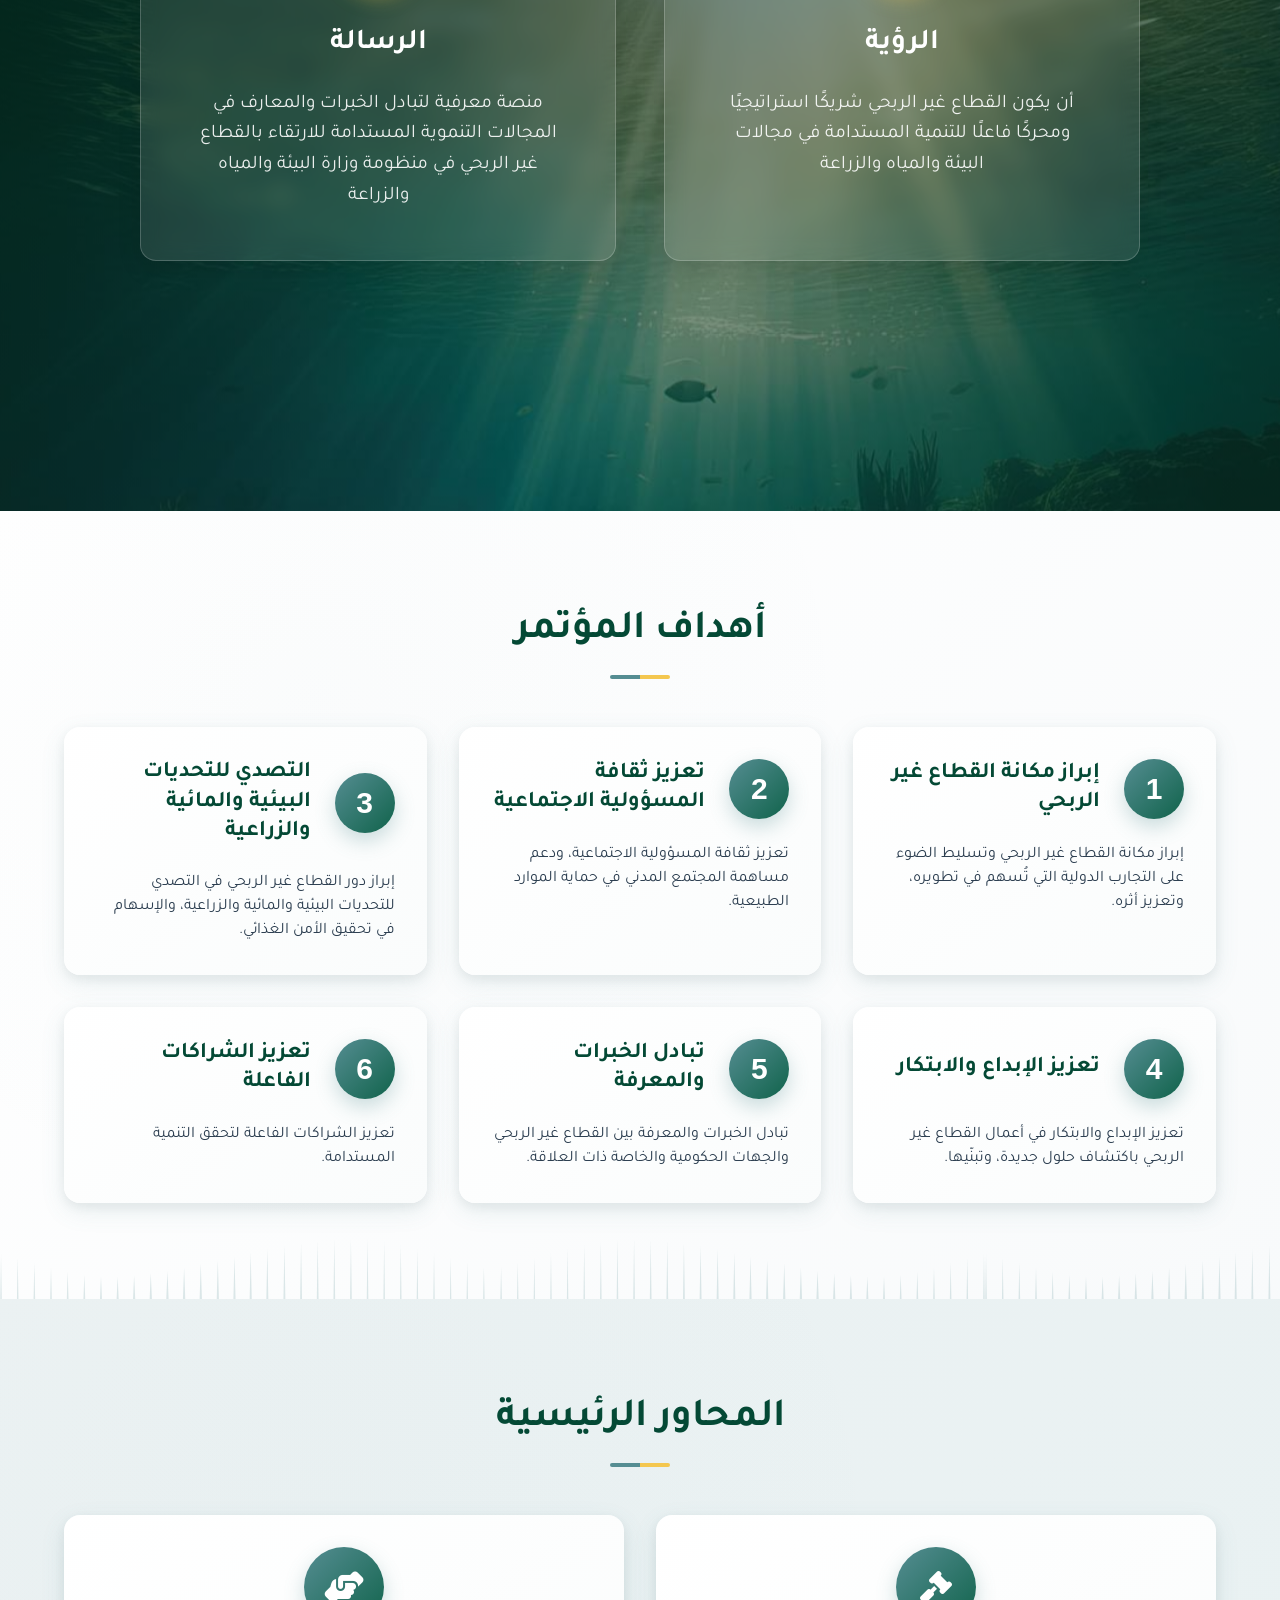
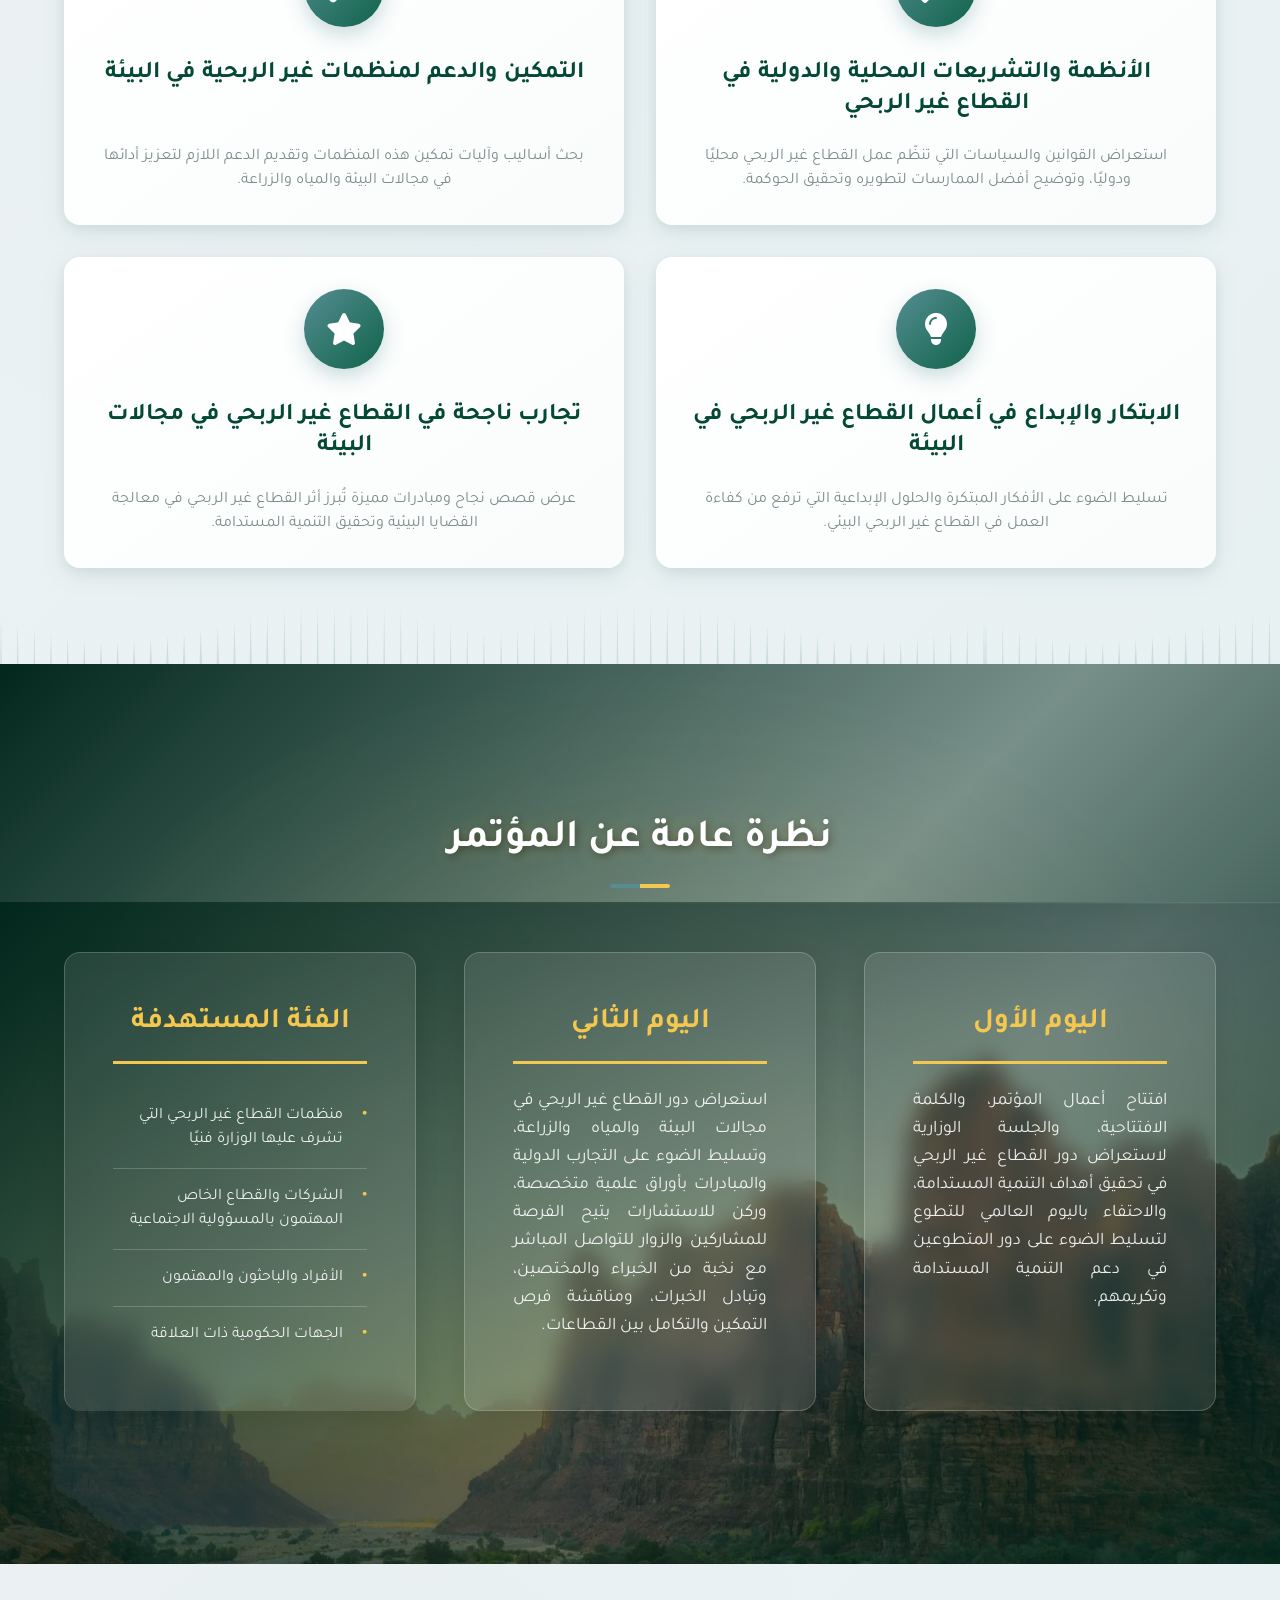
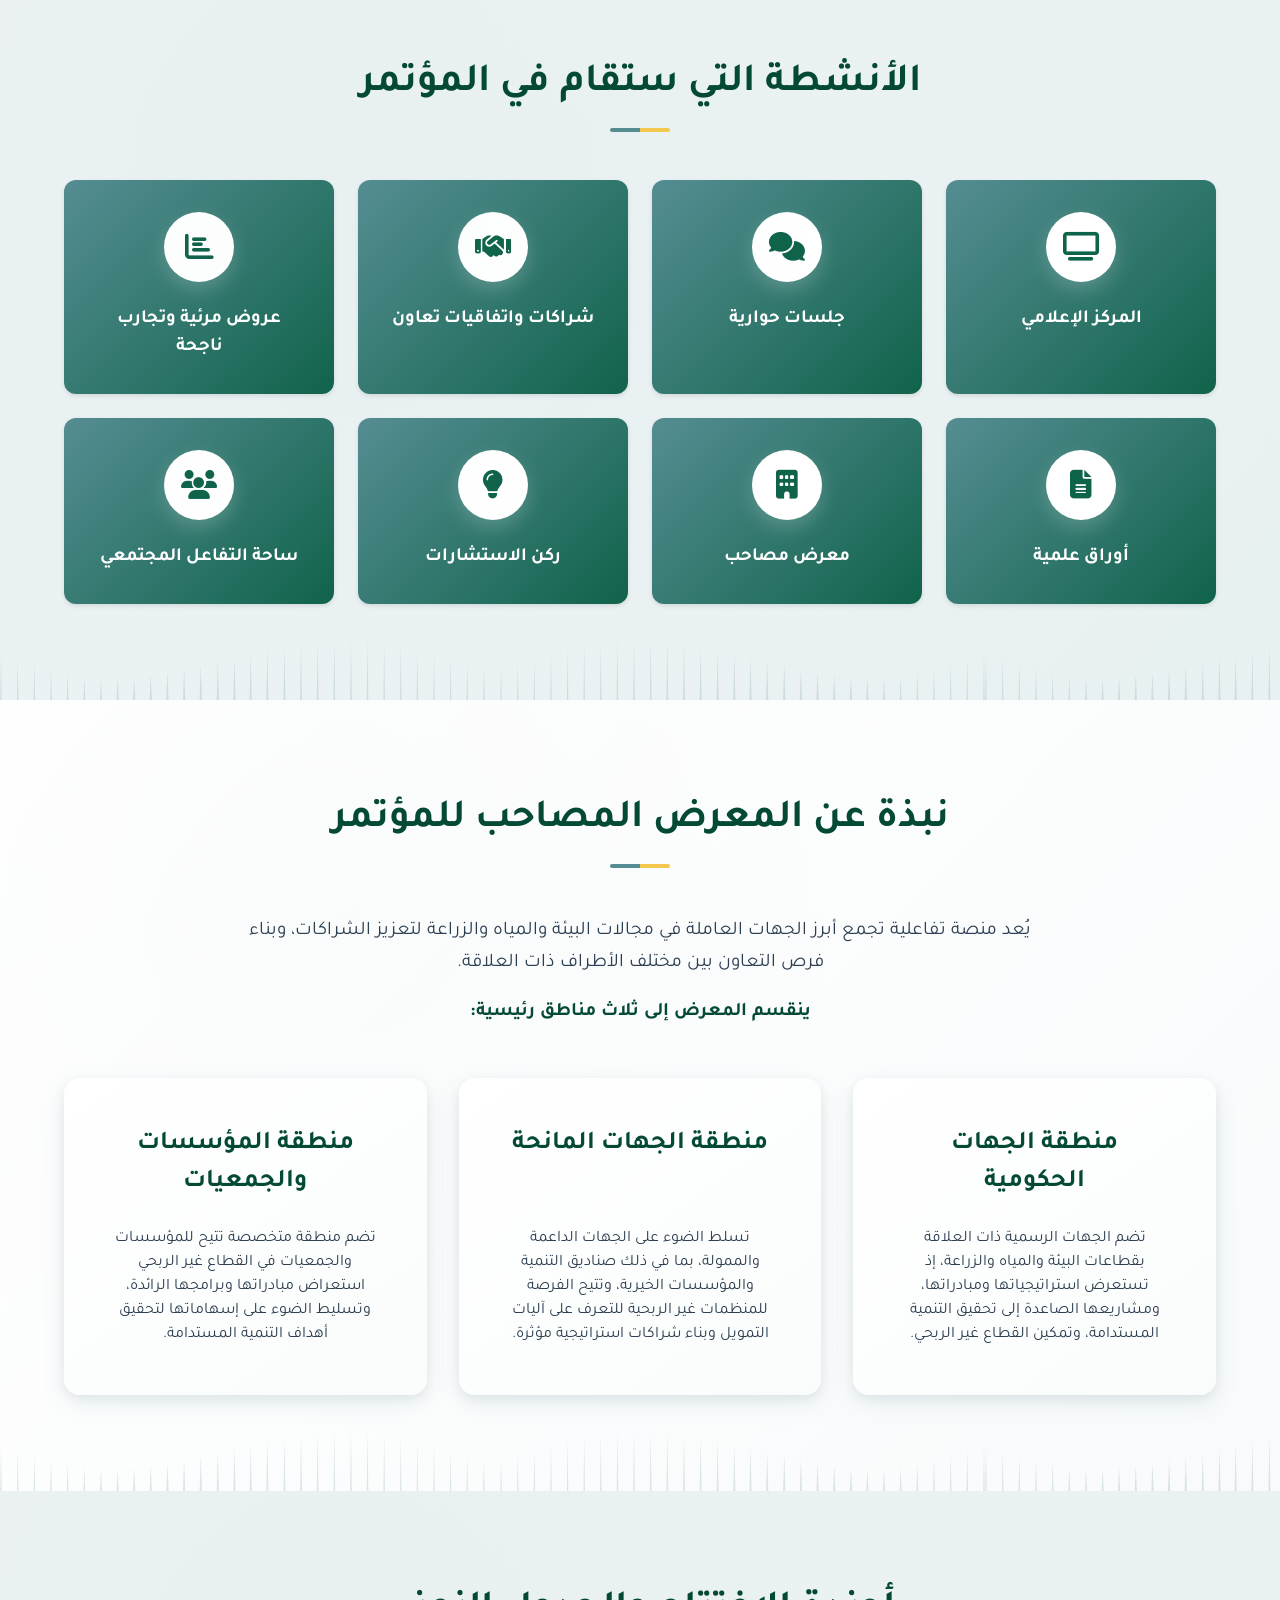
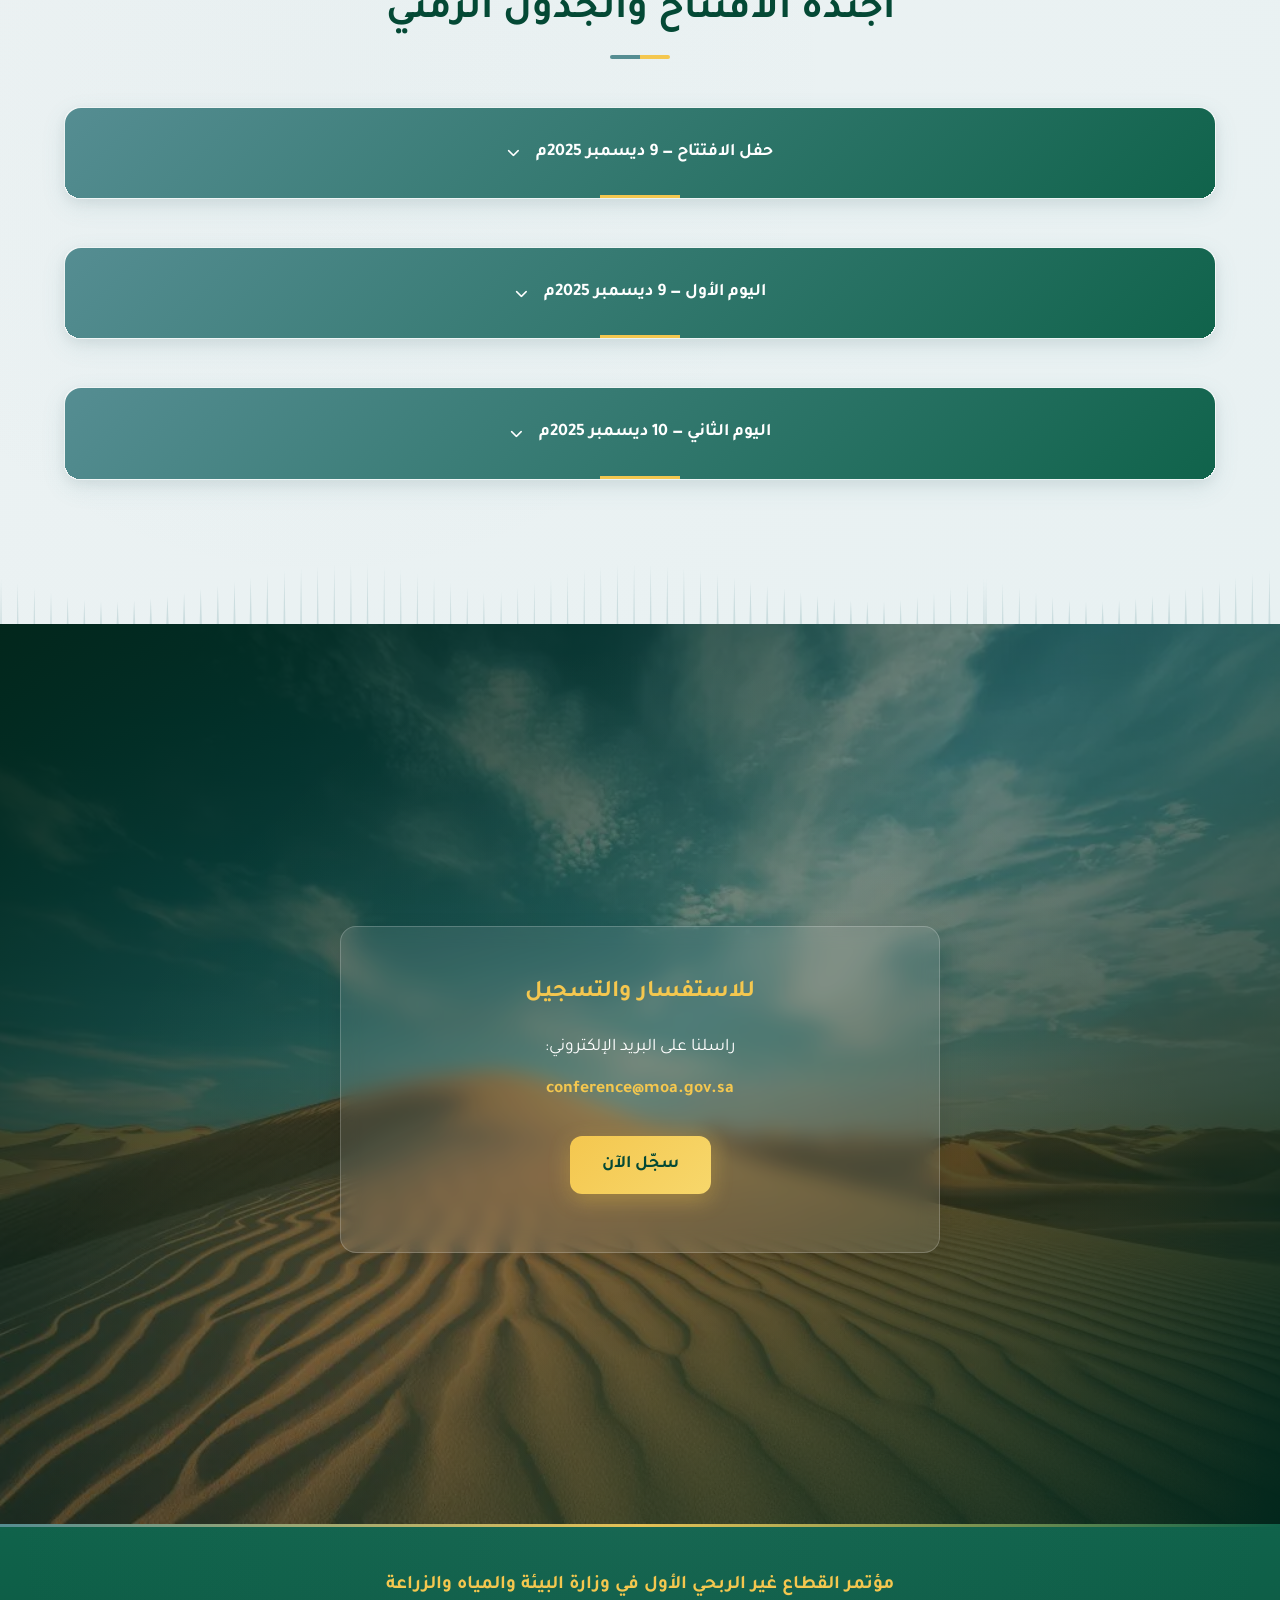
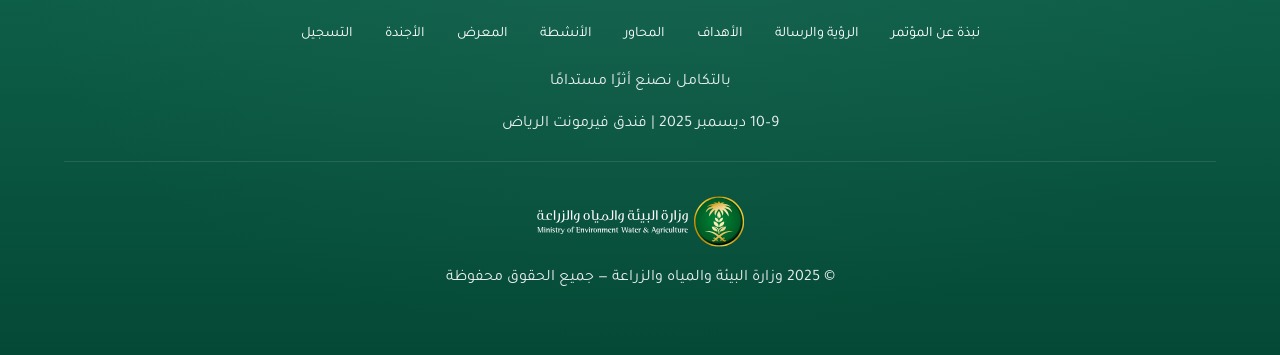
==== commit 96d409bb: "Work in Progress" ====
--- a/index.html
+++ b/index.html
@@ -929,555 +929,7 @@
         <i class="fas fa-chevron-up"></i>
     </button>
 
-    <script>
-        // Mobile Menu Toggle
-        const mobileMenuToggle = document.getElementById('mobileMenuToggle');
-        const navLinks = document.getElementById('navLinks');
-
-        mobileMenuToggle.addEventListener('click', () => {
-            navLinks.classList.toggle('active');
-            mobileMenuToggle.textContent = navLinks.classList.contains('active') ? '✕' : '☰';
-        });
-
-        // Agenda Accordion Toggle
-        document.addEventListener('DOMContentLoaded', function () {
-            const agendaDays = document.querySelectorAll('.agenda-day');
-
-            agendaDays.forEach(agendaDay => {
-                const header = agendaDay.querySelector('h3');
-
-                header.addEventListener('click', () => {
-                    agendaDay.classList.toggle('expanded');
-                });
-            });
-        });
-
-        // Performance optimization: Throttle function
-        function throttle(func, wait) {
-            let timeout;
-            return function executedFunction(...args) {
-                const later = () => {
-                    clearTimeout(timeout);
-                    func(...args);
-                };
-                clearTimeout(timeout);
-                timeout = setTimeout(later, wait);
-            };
-        }
-
-        // Header Scroll Effect
-        const header = document.getElementById('header');
-        // Cache glassy sections to avoid repeated DOM queries
-        const glassySections = document.querySelectorAll('.glassy-section');
-
-        function updateHeaderStyle() {
-            const scrollY = window.scrollY;
-            const headerHeight = header.offsetHeight;
-
-            // Check if entire header is within any glassy section
-            let isInGlassySection = false;
-
-            glassySections.forEach(section => {
-                const sectionRect = section.getBoundingClientRect();
-                // Header is fully within section when section top is above header and section bottom is below header
-                const isFullyInSection = sectionRect.top <= 0 && sectionRect.bottom >= headerHeight;
-
-                if (isFullyInSection) {
-                    isInGlassySection = true;
-                }
-            });
-
-            if (isInGlassySection) {
-                header.classList.add('glassy');
-                header.classList.remove('scrolled');
-            } else if (scrollY > 100) {
-                header.classList.add('scrolled');
-                header.classList.remove('glassy');
-            } else {
-                header.classList.remove('scrolled', 'glassy');
-            }
-        }
-
-        // Apply throttling to scroll events (~60fps)
-        window.addEventListener('scroll', throttle(updateHeaderStyle, 4), { passive: true });
-        window.addEventListener('resize', throttle(updateHeaderStyle, 100), { passive: true });
-        updateHeaderStyle(); // Initial call
-
-        // Smooth Scroll for Navigation Links
-        document.querySelectorAll('a[href^="#"]').forEach(anchor => {
-            anchor.addEventListener('click', function (e) {
-                e.preventDefault();
-                const target = document.querySelector(this.getAttribute('href'));
-                if (target) {
-                    const headerHeight = header.offsetHeight;
-                    const targetPosition = target.offsetTop - headerHeight + 80;
-
-                    window.scrollTo({
-                        top: targetPosition,
-                        behavior: 'smooth'
-                    });
-
-                    // Close mobile menu if open
-                    navLinks.classList.remove('active');
-                    mobileMenuToggle.textContent = '☰';
-                }
-            });
-        });
-
-        // Intersection Observer for Animations
-        const observerOptions = {
-            threshold: 0.1,
-            rootMargin: '0px 0px -50px 0px'
-        };
-
-        const observer = new IntersectionObserver((entries) => {
-            entries.forEach(entry => {
-                if (entry.isIntersecting) {
-                    entry.target.classList.add('fade-in-up');
-                }
-            });
-        }, observerOptions);
-
-
-        // Keyboard Navigation Support
-        document.addEventListener('keydown', (e) => {
-            if (e.key === 'Escape' && navLinks.classList.contains('active')) {
-                navLinks.classList.remove('active');
-                mobileMenuToggle.textContent = '☰';
-            }
-        });
-
-        // Form Validation (if registration form is added later)
-        function validateEmail(email) {
-            const re = /^[^\s@]+@[^\s@]+\.[^\s@]+$/;
-            return re.test(email);
-        }
-
-        // Testimonials Carousel
-        let currentSlide = 0;
-        const totalSlides = 4;
-        const track = document.getElementById('testimonialsTrack');
-        const prevBtn = document.getElementById('prevBtn');
-        const nextBtn = document.getElementById('nextBtn');
-        const indicators = document.querySelectorAll('.indicator');
-
-        function updateCarousel() {
-            const translateX = currentSlide * 100;
-            track.style.transform = `translateX(${translateX}%)`;
-
-            // Update indicators
-            indicators.forEach((indicator, index) => {
-                indicator.classList.toggle('active', index === currentSlide);
-            });
-
-            // Update button states
-            prevBtn.disabled = currentSlide === 0;
-            nextBtn.disabled = currentSlide === totalSlides - 1;
-        }
-
-        function nextSlide() {
-            if (currentSlide < totalSlides - 1) {
-                currentSlide++;
-                updateCarousel();
-            }
-        }
-
-        function prevSlide() {
-            if (currentSlide > 0) {
-                currentSlide--;
-                updateCarousel();
-            }
-        }
-
-        function goToSlide(slideIndex) {
-            currentSlide = slideIndex;
-            updateCarousel();
-        }
-
-        // Event listeners
-        nextBtn.addEventListener('click', nextSlide);
-        prevBtn.addEventListener('click', prevSlide);
-
-        indicators.forEach((indicator, index) => {
-            indicator.addEventListener('click', () => goToSlide(index));
-        });
-
-        // Initialize carousel
-        updateCarousel();
-
-        // Touch/Swipe functionality
-        let touchStartX = 0;
-        let touchStartY = 0;
-        let isDragging = false;
-        let startTransform = 0;
-        const maxVerticalDistance = 100; // Maximum vertical movement to still count as horizontal swipe
-        const slideWidth = track.offsetWidth; // Get slide width
-
-        function handleTouchStart(e) {
-            touchStartX = e.touches[0].clientX;
-            touchStartY = e.touches[0].clientY;
-            isDragging = false;
-
-            // Immediately disable transitions for instant responsiveness
-            track.style.transition = 'none';
-
-            // Store current transform value (positive to match updateCarousel)
-            startTransform = currentSlide * 100;
-        }
-
-        function handleTouchMove(e) {
-            const touchCurrentX = e.touches[0].clientX;
-            const touchCurrentY = e.touches[0].clientY;
-            const deltaX = touchCurrentX - touchStartX;
-            const deltaY = Math.abs(touchCurrentY - touchStartY);
-
-            // Check if it's a horizontal swipe (not vertical scroll) - reduced threshold for quicker response
-            if (Math.abs(deltaX) > Math.abs(deltaY) && Math.abs(deltaX) > 3) {
-                isDragging = true;
-                e.preventDefault();
-
-                // Calculate the drag percentage
-                const dragPercentage = (deltaX / slideWidth) * 100;
-                const newTransform = startTransform + dragPercentage;
-
-                // Allow free dragging with some resistance at boundaries
-                let finalTransform = newTransform;
-
-                // Add resistance at boundaries but still allow dragging
-                const minTransform = 0; // First slide
-                const maxTransform = (totalSlides - 1) * 100; // Last slide
-
-                if (newTransform < minTransform) {
-                    // Dragging beyond first slide - add resistance
-                    const overDrag = minTransform - newTransform;
-                    finalTransform = minTransform - (overDrag * 0.3);
-                } else if (newTransform > maxTransform) {
-                    // Dragging beyond last slide - add resistance
-                    const overDrag = newTransform - maxTransform;
-                    finalTransform = maxTransform + (overDrag * 0.3);
-                }
-
-                // Apply the transform in real-time
-                track.style.transform = `translateX(${finalTransform}%)`;
-            }
-        }
-
-        function handleTouchEnd(e) {
-            if (!isDragging) {
-                // Re-enable transitions
-                track.style.transition = 'transform var(--transition-normal)';
-                return;
-            }
-
-            const touchEndX = e.changedTouches[0].clientX;
-            const deltaX = touchEndX - touchStartX;
-            const dragPercentage = Math.abs(deltaX) / slideWidth;
-
-            // Re-enable transitions for smooth snapping
-            track.style.transition = 'transform var(--transition-normal)';
-
-            // Determine if we should snap to next/previous slide
-            if (dragPercentage > 0.10) {
-                // Moved more than 10% of slide width
-                if (deltaX > 0 && currentSlide < totalSlides - 1) {
-                    // Swiped right, go to next slide
-                    nextSlide();
-                } else if (deltaX < 0 && currentSlide > 0) {
-                    // Swiped left, go to previous slide
-                    prevSlide();
-                } else {
-                    // At boundary, snap back to current slide
-                    updateCarousel();
-                }
-            } else {
-                // Moved less than 50%, snap back to current slide
-                updateCarousel();
-            }
-
-            isDragging = false;
-        }
-
-        // Add touch event listeners to the carousel
-        track.addEventListener('touchstart', handleTouchStart, { passive: true });
-        track.addEventListener('touchmove', handleTouchMove, { passive: false });
-        track.addEventListener('touchend', handleTouchEnd, { passive: true });
-
-    </script>
-    <script>
-        const canvas = document.getElementById('dotsCanvas');
-        const ctx = canvas.getContext('2d');
-
-        function resizeCanvas() {
-            const DPR = Math.max(1, window.devicePixelRatio || 1);
-            const cssW = canvas.clientWidth;
-            const cssH = canvas.clientHeight;
-            canvas.width = Math.floor(cssW * DPR);
-            canvas.height = Math.floor(cssH * DPR);
-            ctx.setTransform(DPR, 0, 0, DPR, 0, 0);
-        }
-        window.addEventListener('resize', throttle(resizeCanvas, 100), { passive: true });
-        resizeCanvas();
-
-        // Generate random dots based on screen size
-        function getDotCount() {
-            const width = window.innerWidth;
-            if (width < 480) return 15;  // Mobile phones
-            if (width < 768) return 25;  // Tablets
-            return 40;  // Desktop
-        }
-
-        // Reusable function to create a dot with consistent properties
-        function createDot(W, H) {
-            return {
-                x: Math.random() * W,
-                y: Math.random() * H,
-                radius: 2 + Math.random() * 4,
-                speedX: (Math.random() - 0.5) * 0.2,
-                speedY: (Math.random() - 0.5) * 0.2,
-                angle: Math.random() * Math.PI * 2,
-                rotationSpeed: (Math.random() - 0.5) * 0.01,
-                curveRadius: 20 + Math.random() * 40,
-                opacity: 0.1 + Math.random() * 0.3,
-                color: Math.random() > 0.7 ? 'rgba(244, 199, 79,' : 'rgba(255, 255, 255,'
-            };
-        }
-
-        let dotCount = getDotCount();
-        const W = canvas.width / (window.devicePixelRatio || 1);
-        const H = canvas.height / (window.devicePixelRatio || 1);
-        const dots = Array.from({ length: dotCount }, () => createDot(W, H));
-
-        let isHeroVisible = true;
-        let animationFrameId;
-
-        // Check if Intersection Observer is supported
-        if ('IntersectionObserver' in window) {
-            // Observer to check if hero section is visible
-            const heroObserver = new IntersectionObserver((entries) => {
-                entries.forEach(entry => {
-                    isHeroVisible = entry.isIntersecting;
-                    if (!isHeroVisible && animationFrameId) {
-                        // Clear canvas when hero is not visible
-                        ctx.clearRect(0, 0, canvas.width, canvas.height);
-                    }
-                });
-            }, {
-                threshold: 0.1
-            });
-
-            // Start observing the hero section
-            const heroSection = document.querySelector('#hero');
-            if (heroSection) {
-                heroObserver.observe(heroSection);
-            }
-        } else {
-            // Fallback for older browsers: animation always runs
-            console.log('Intersection Observer not supported, dots animation will always run');
-            isHeroVisible = true;
-        }
-
-        function drawDots() {
-            // Only animate if hero section is visible
-            if (isHeroVisible) {
-                const W = canvas.width / (window.devicePixelRatio || 1);
-                const H = canvas.height / (window.devicePixelRatio || 1);
-
-                ctx.clearRect(0, 0, canvas.width, canvas.height);
-
-                dots.forEach(dot => {
-                    // Update angle for curved motion
-                    dot.angle += dot.rotationSpeed;
-
-                    // Combine linear and curved motion
-                    dot.x += dot.speedX + Math.cos(dot.angle) * 0.15;
-                    dot.y += dot.speedY + Math.sin(dot.angle) * 0.15;
-
-                    // Wrap around edges instead of bouncing
-                    if (dot.x < 0) dot.x = W;
-                    if (dot.x > W) dot.x = 0;
-                    if (dot.y < 0) dot.y = H;
-                    if (dot.y > H) dot.y = 0;
-
-                    // Draw dot
-                    ctx.beginPath();
-                    ctx.arc(dot.x, dot.y, dot.radius, 0, Math.PI * 2);
-                    ctx.fillStyle = dot.color + dot.opacity + ')';
-                    ctx.fill();
-                });
-            }
-
-            animationFrameId = requestAnimationFrame(drawDots);
-        }
-
-        drawDots();
-
-        // Update dots array when canvas resizes
-        window.addEventListener('resize', () => {
-            const W = canvas.width / (window.devicePixelRatio || 1);
-            const H = canvas.height / (window.devicePixelRatio || 1);
-
-            // Adjust dot count for new screen size
-            const newDotCount = getDotCount();
-            if (newDotCount !== dotCount) {
-                dotCount = newDotCount;
-                // Add or remove dots
-                if (dots.length < dotCount) {
-                    // Add more dots
-                    while (dots.length < dotCount) {
-                        dots.push(createDot(W, H));
-                    }
-                } else if (dots.length > dotCount) {
-                    // Remove excess dots
-                    dots.splice(dotCount);
-                }
-            }
-
-            // Keep existing dots within bounds
-            dots.forEach(dot => {
-                if (dot.x > W) dot.x = W;
-                if (dot.y > H) dot.y = H;
-            });
-        });
-    </script>
-
-    <!-- Scroll to Top Script -->
-    <script>
-        // Scroll to Top functionality
-        const scrollToTopBtn = document.getElementById('scrollToTop');
-
-        // Show/hide button based on scroll position
-        function toggleScrollToTopBtn() {
-            if (window.pageYOffset > 1000) {
-                scrollToTopBtn.classList.add('visible');
-            } else {
-                scrollToTopBtn.classList.remove('visible');
-            }
-        }
-
-        // Smooth scroll to top
-        function scrollToTop() {
-            window.scrollTo({
-                top: 0,
-                behavior: 'smooth'
-            });
-        }
-
-        // Event listeners
-        window.addEventListener('scroll', toggleScrollToTopBtn);
-        scrollToTopBtn.addEventListener('click', scrollToTop);
-
-        // Initial check
-        toggleScrollToTopBtn();
-    </script>
-
-    <!-- Lazy Loading Script -->
-    <script>
-        // Lazy loading for background images (exclude parallax elements)
-        const lazyBackgrounds = document.querySelectorAll('.lazy-bg:not(.parallax-bg)');
-
-        const imageObserver = new IntersectionObserver((entries, observer) => {
-            entries.forEach(entry => {
-                if (entry.isIntersecting) {
-                    entry.target.classList.add('loaded');
-                    observer.unobserve(entry.target);
-                }
-            });
-        }, {
-            rootMargin: '500px 0px',
-            threshold: 0.1
-        });
-
-        lazyBackgrounds.forEach(bg => {
-            imageObserver.observe(bg);
-        });
-    </script>
-
-    <!-- Parallax Scrolling Script -->
-    <script>
-        // Parallax effect for background images
-        function initParallax() {
-            // Prevent multiple initializations
-            if (window.parallaxInitialized) {
-                return;
-            }
-            window.parallaxInitialized = true;
-
-            const parallaxElements = document.querySelectorAll('.parallax-bg');
-
-            if (parallaxElements.length === 0) return;
-
-            // Simple IntersectionObserver for parallax loading
-            const parallaxObserver = new IntersectionObserver((entries, observer) => {
-                entries.forEach(entry => {
-                    if (entry.isIntersecting) {
-                        const element = entry.target;
-                        const bgImage = element.getAttribute('data-bg');
-
-                        if (bgImage) {
-                            observer.unobserve(element);
-
-                            // Set background directly - CSS will handle image loading
-                            element.style.background = `var(--bg-gradient), url('${bgImage}') center/cover no-repeat`;
-                            element.classList.add('loaded');
-                        }
-                    }
-                });
-            }, {
-                rootMargin: '500px 0px',
-                threshold: 0.1
-            });
-
-            // Observe parallax elements
-            parallaxElements.forEach(element => {
-                parallaxObserver.observe(element);
-            });
-
-            let ticking = false;
-
-            function updateParallax() {
-                parallaxElements.forEach(element => {
-                    // Only animate if loaded
-                    if (!element.classList.contains('loaded')) return;
-
-                    const rect = element.parentElement.getBoundingClientRect();
-                    const speed = 0.5; // Increased speed for more visible effect
-
-                    // Only animate when section is in viewport
-                    if (rect.bottom >= 0 && rect.top <= window.innerHeight) {
-                        const yPos = -(rect.top * speed);
-                        element.style.transform = `translate3d(0, ${yPos}px, 0)`;
-                    }
-                });
-                ticking = false;
-            }
-
-            function onScroll() {
-                if (!ticking) {
-                    requestAnimationFrame(updateParallax);
-                    ticking = true;
-                }
-            }
-
-            // Add scroll listener
-            window.addEventListener('scroll', onScroll, { passive: true });
-            window.addEventListener('resize', () => {
-                if (!ticking) {
-                    requestAnimationFrame(updateParallax);
-                    ticking = true;
-                }
-            }, { passive: true });
-
-            // Initial update
-            updateParallax();
-        }
-
-        // Initialize parallax when DOM is ready
-        if (document.readyState === 'loading') {
-            document.addEventListener('DOMContentLoaded', initParallax);
-        } else {
-            initParallax();
-        }
-    </script>
+    <script src="./assets/js/script.js"></script>
 </body>
 
 </html>
--- a/assets/css/main.css
+++ b/assets/css/main.css
@@ -88,6 +88,7 @@
             max-width: 1200px;
             margin: 0 auto;
             padding: 0 var(--space-md);
+            width: 100%;
         }
 
         .btn-primary {
@@ -311,9 +312,7 @@
         }
 
         .lazy-bg.loaded {
-            background:
-                var(--bg-gradient),
-                var(--bg-image) var(--bg-position, center)/var(--bg-size, cover) var(--bg-repeat, no-repeat);
+            background: var(--bg-gradient), var(--bg-image) var(--bg-position, center) / var(--bg-size, cover) var(--bg-repeat, no-repeat);
             background-attachment: var(--bg-attachment, scroll);
         }
 
@@ -1722,4 +1721,213 @@
         .parallax-section .container {
             position: relative;
             z-index: 1;
+        }
+
+        /* ============ LOGIN PAGE STYLES ============ */
+
+        .login-section {
+            --bg-image: url('../img/heroBg.webp');
+            --bg-position: bottom;
+            --bg-size: cover;
+            --bg-repeat: no-repeat;
+            --bg-attachment: scroll;
+            padding-top: 0;
+        }
+
+        .login-content {
+            background: rgba(255, 255, 255, 0.1);
+            backdrop-filter: blur(10px);
+            border: 1px solid rgba(255, 255, 255, 0.2);
+            border-radius: 20px;
+            padding: 3rem;
+            max-width: 900px;
+            width: 100%;
+            margin: 0 auto;
+            box-shadow: 0 25px 50px rgba(0, 0, 0, 0.3);
+            position: relative;
+            z-index: 3;
+            display: grid;
+            grid-template-columns: 1fr 1fr;
+            gap: 3rem;
+            align-items: center;
+        }
+
+        .login-title {
+            font-size: 2rem;
+            font-weight: 700;
+            color: white;
+            margin-bottom: 2rem;
+            text-align: center;
+        }
+
+        .login-logo {
+            text-align: center;
+            display: flex;
+            flex-direction: column;
+            align-items: center;
+            justify-content: center;
+        }
+
+        .login-logo img {
+            min-width: 200px;
+            max-width: 300px;
+            height: auto;
+        }
+
+        /* Dynamic logo switching - Vertical for 2-column layout */
+        .login-logo .logo-vertical {
+            display: block;
+        }
+
+        .login-logo .logo-horizontal {
+            display: none;
+        }
+
+        .login-form {
+            color: white;
+            width: 100%;
+        }
+
+        .form-group {
+            margin-bottom: 1.5rem;
+        }
+
+        .form-group label {
+            display: block;
+            margin-bottom: 0.5rem;
+            font-weight: 500;
+            color: rgba(255, 255, 255, 0.9);
+        }
+
+        .form-group input {
+            width: 100%;
+            padding: 1rem;
+            border: 1px solid rgba(255, 255, 255, 0.3);
+            border-radius: 10px;
+            background: rgba(255, 255, 255, 0.1);
+            color: white;
+            font-size: 1rem;
+            font-family: var(--font-body);
+            transition: all 0.3s ease;
+            backdrop-filter: blur(10px);
+        }
+
+        .form-group input::placeholder {
+            color: rgba(255, 255, 255, 0.6);
+        }
+
+        .form-group input:focus {
+            outline: none;
+            border-color: var(--secondary-color);
+            background: rgba(255, 255, 255, 0.15);
+            box-shadow: 0 0 0 3px rgba(244, 199, 79, 0.1);
+        }
+
+        .form-options {
+            display: flex;
+            justify-content: space-between;
+            align-items: center;
+            margin-bottom: 2rem;
+            gap: 1rem;
+        }
+
+        .checkbox-group {
+            display: flex;
+            align-items: center;
+            gap: 0.5rem;
+        }
+
+        .checkbox-group input[type="checkbox"] {
+            width: auto;
+            margin: 0;
+        }
+
+        .checkbox-group label {
+            margin: 0;
+            font-size: 0.9rem;
+            color: rgba(255, 255, 255, 0.8);
+        }
+
+        .forgot-password {
+            color: var(--secondary-color);
+            text-decoration: none;
+            font-size: 0.9rem;
+            transition: color 0.3s ease;
+        }
+
+        .forgot-password:hover {
+            color: white;
+            text-decoration: underline;
+        }
+
+        .login-form .btn-primary {
+            width: 100%;
+            margin-bottom: 1.5rem;
+            font-family: var(--font-body);
+        }
+
+        .register-link {
+            text-align: center;
+        }
+
+        .register-link a {
+            color: var(--secondary-color);
+            text-decoration: none;
+            font-size: 0.9rem;
+            transition: color 0.3s ease;
+        }
+
+        .register-link a:hover {
+            color: white;
+            text-decoration: underline;
+        }
+
+        @media (max-width: 768px) {
+            .login-content {
+                grid-template-columns: 1fr;
+                gap: 2rem;
+                padding: 2rem;
+                margin: 1rem;
+            }
+
+            /* Switch to horizontal logo on mobile */
+            .login-logo .logo-vertical {
+                display: none;
+            }
+
+            .login-logo .logo-horizontal {
+                display: block;
+            }
+
+            .login-logo img {
+                min-width: 250px;
+            }
+
+            .login-title {
+                font-size: 1.5rem;
+            }
+        }
+
+        @media (max-width: 480px) {
+            .login-content {
+                padding: 1.5rem;
+                margin: 0.5rem;
+                width: 95%;
+                max-width: none;
+            }
+
+            .form-options {
+                flex-direction: column;
+                align-items: flex-start;
+                gap: 0.75rem;
+            }
+
+            .login-title {
+                font-size: 1.2rem;
+            }
+
+            .form-group input {
+                padding: 0.875rem;
+                font-size: 0.9rem;
+            }
         }
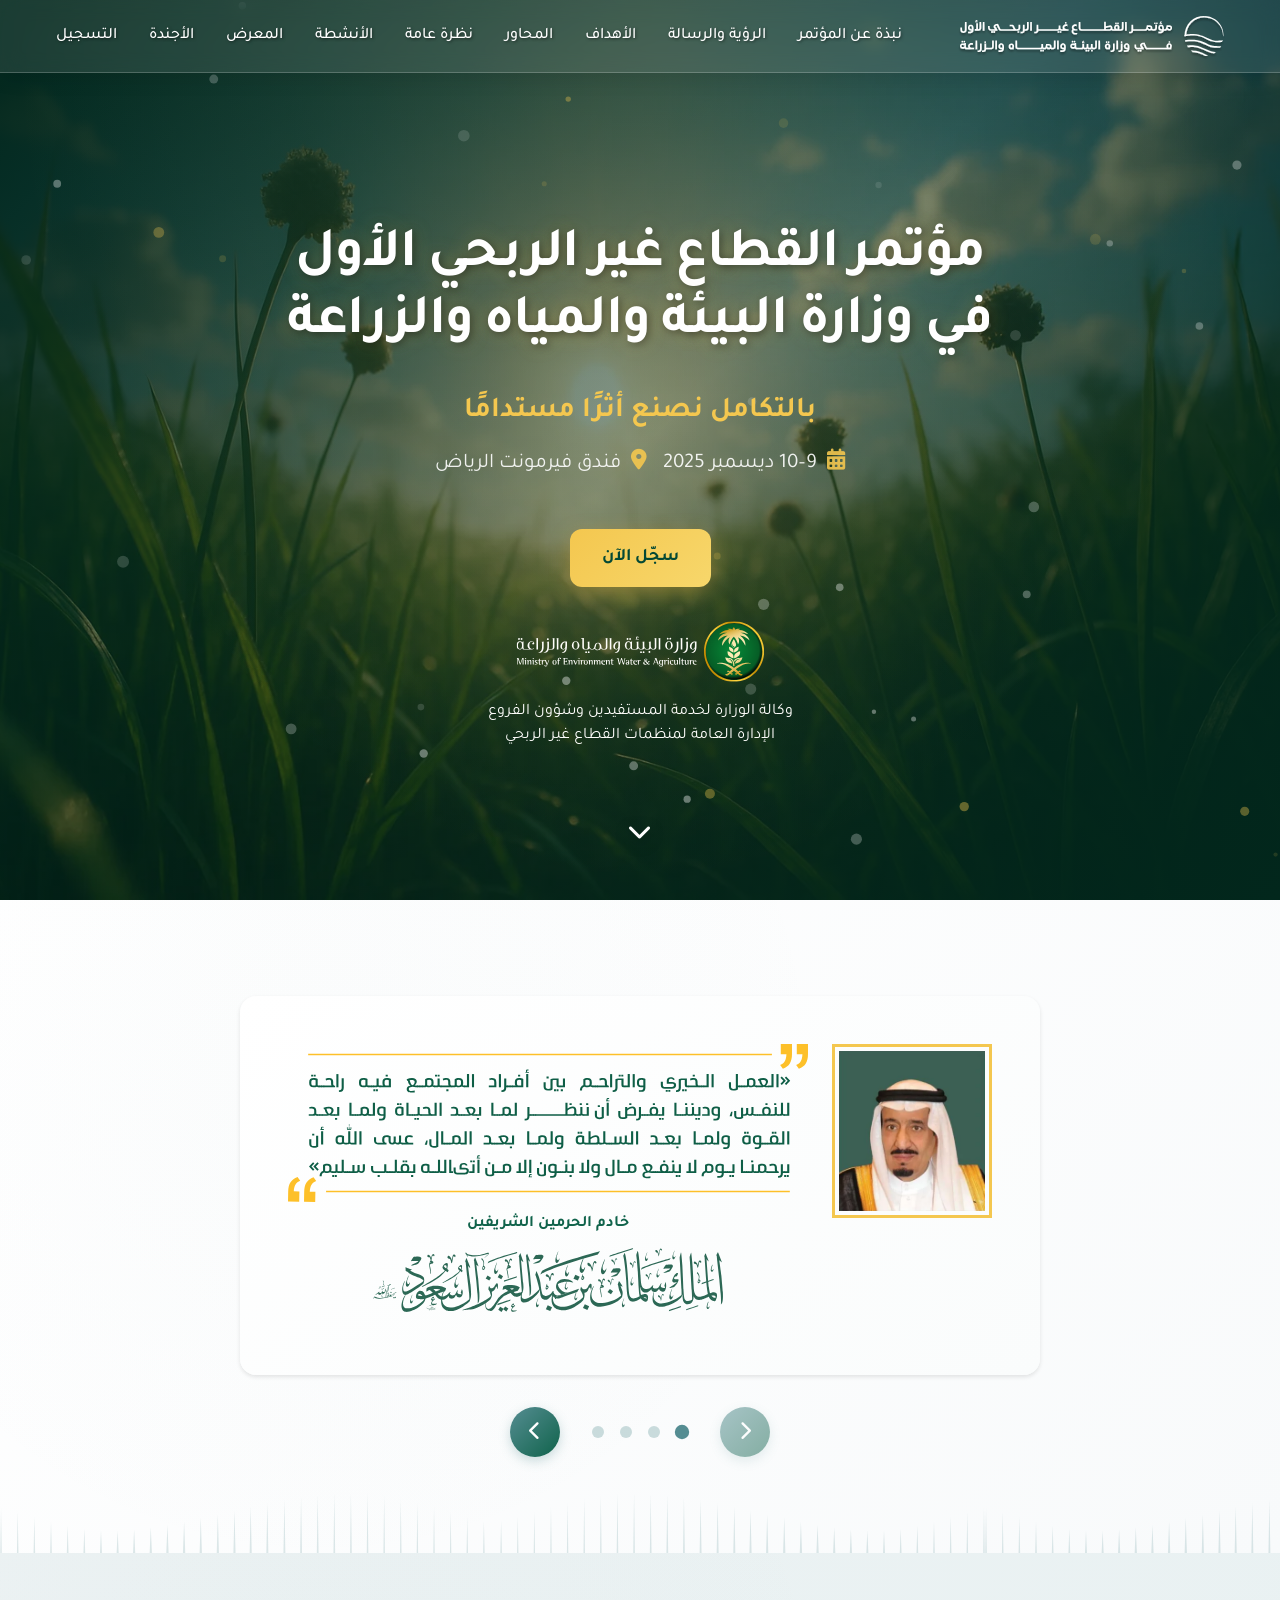
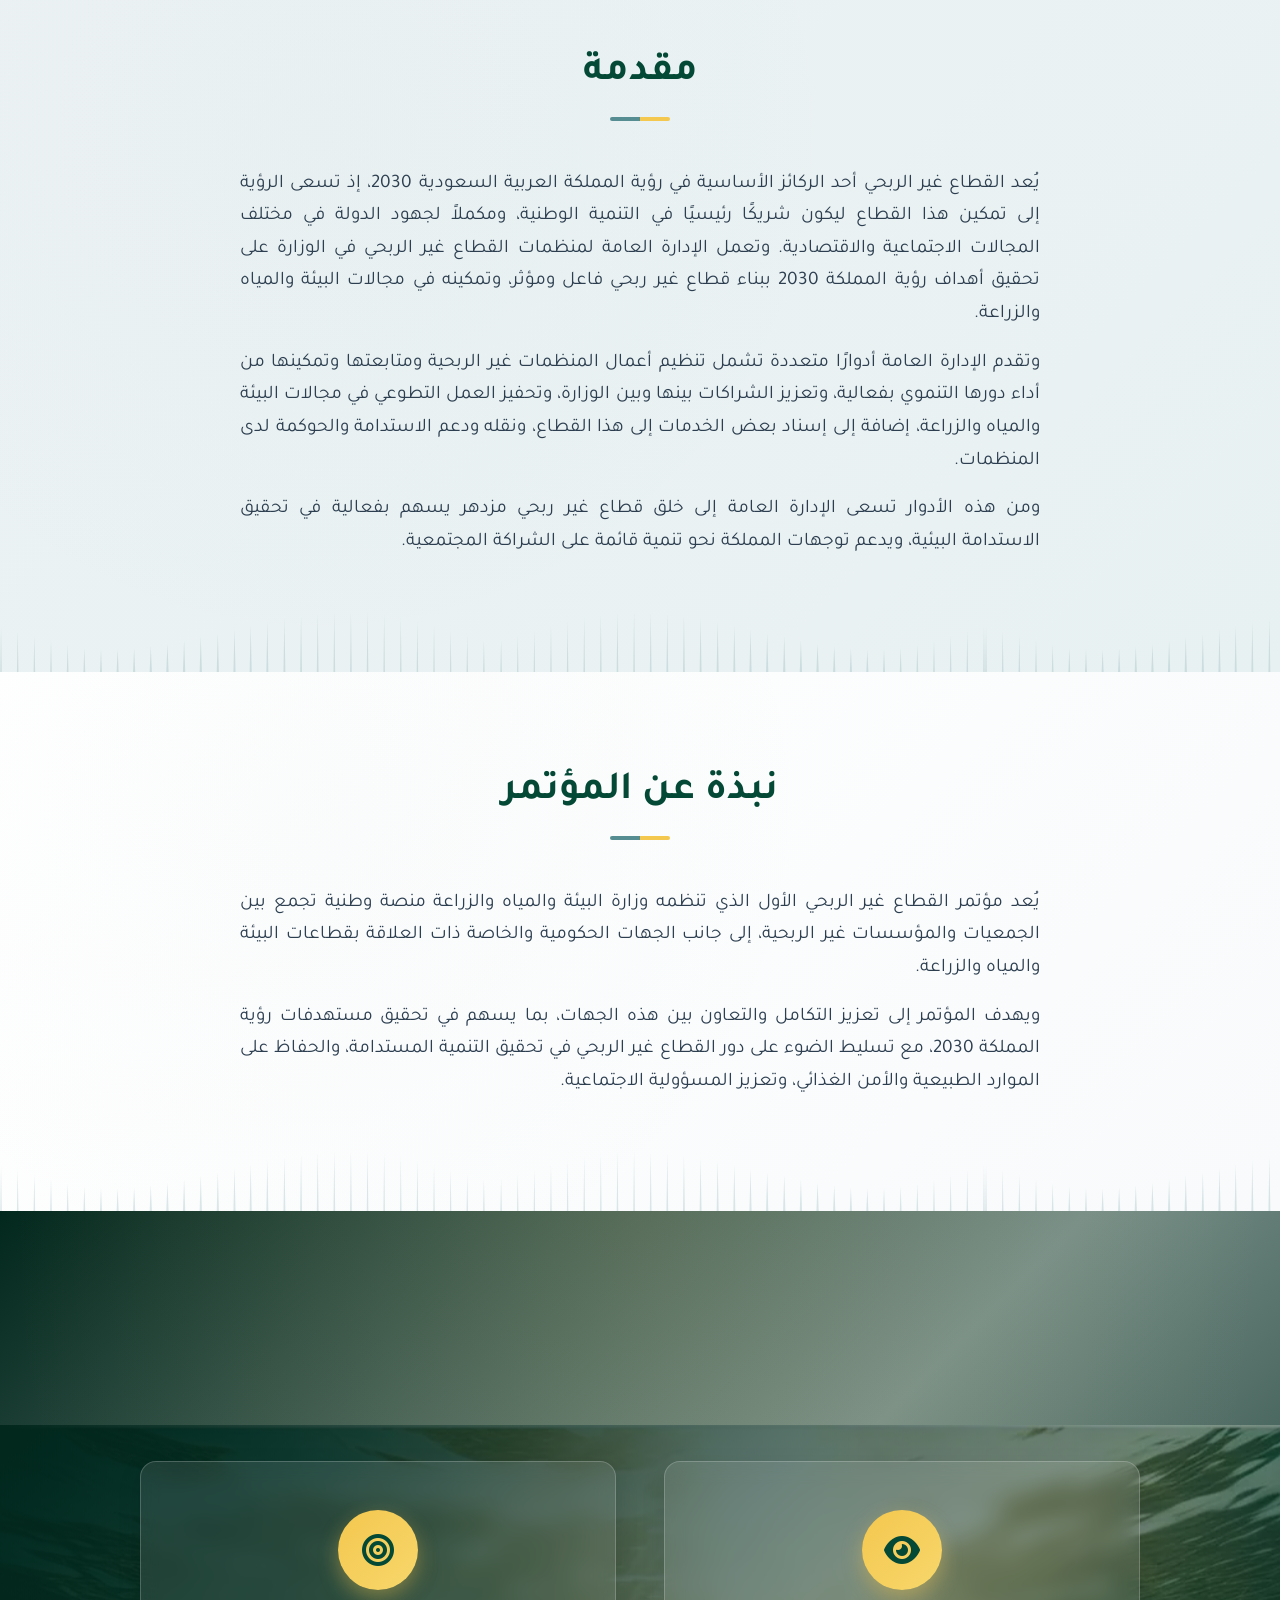
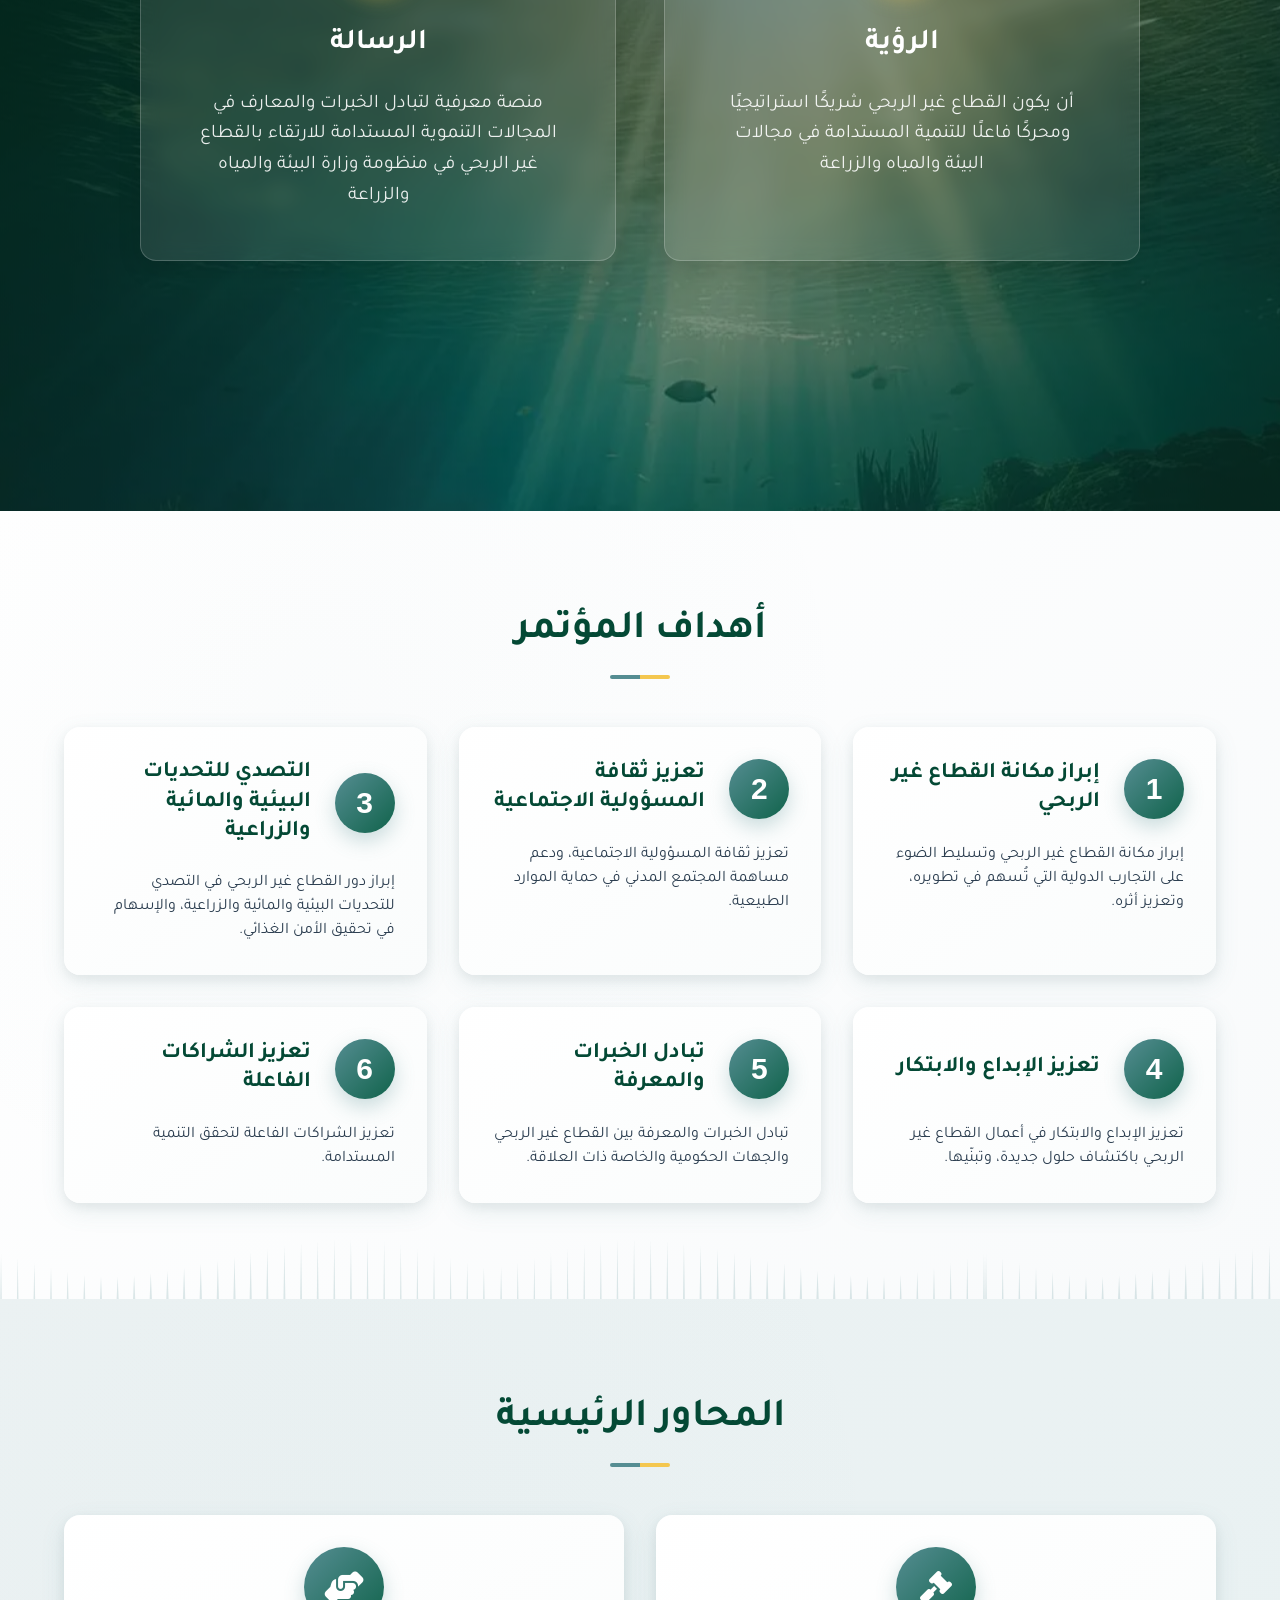
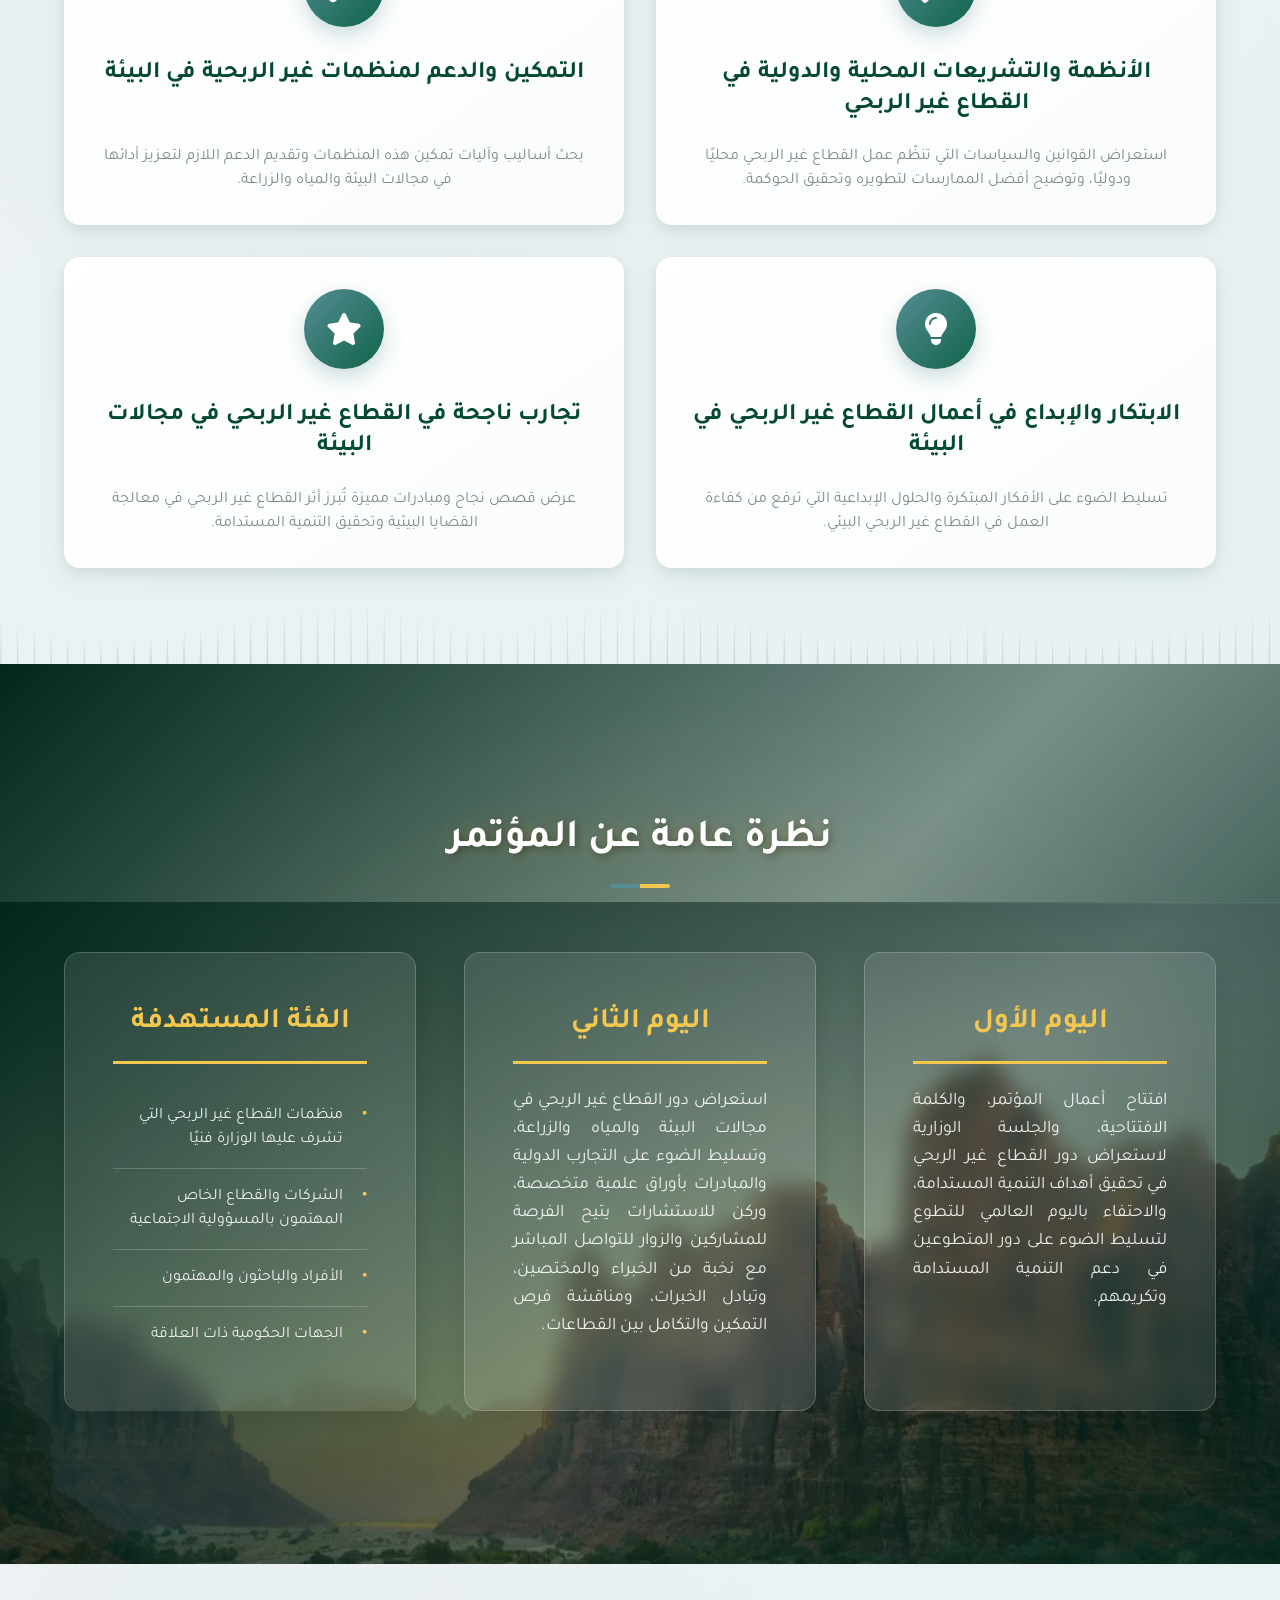
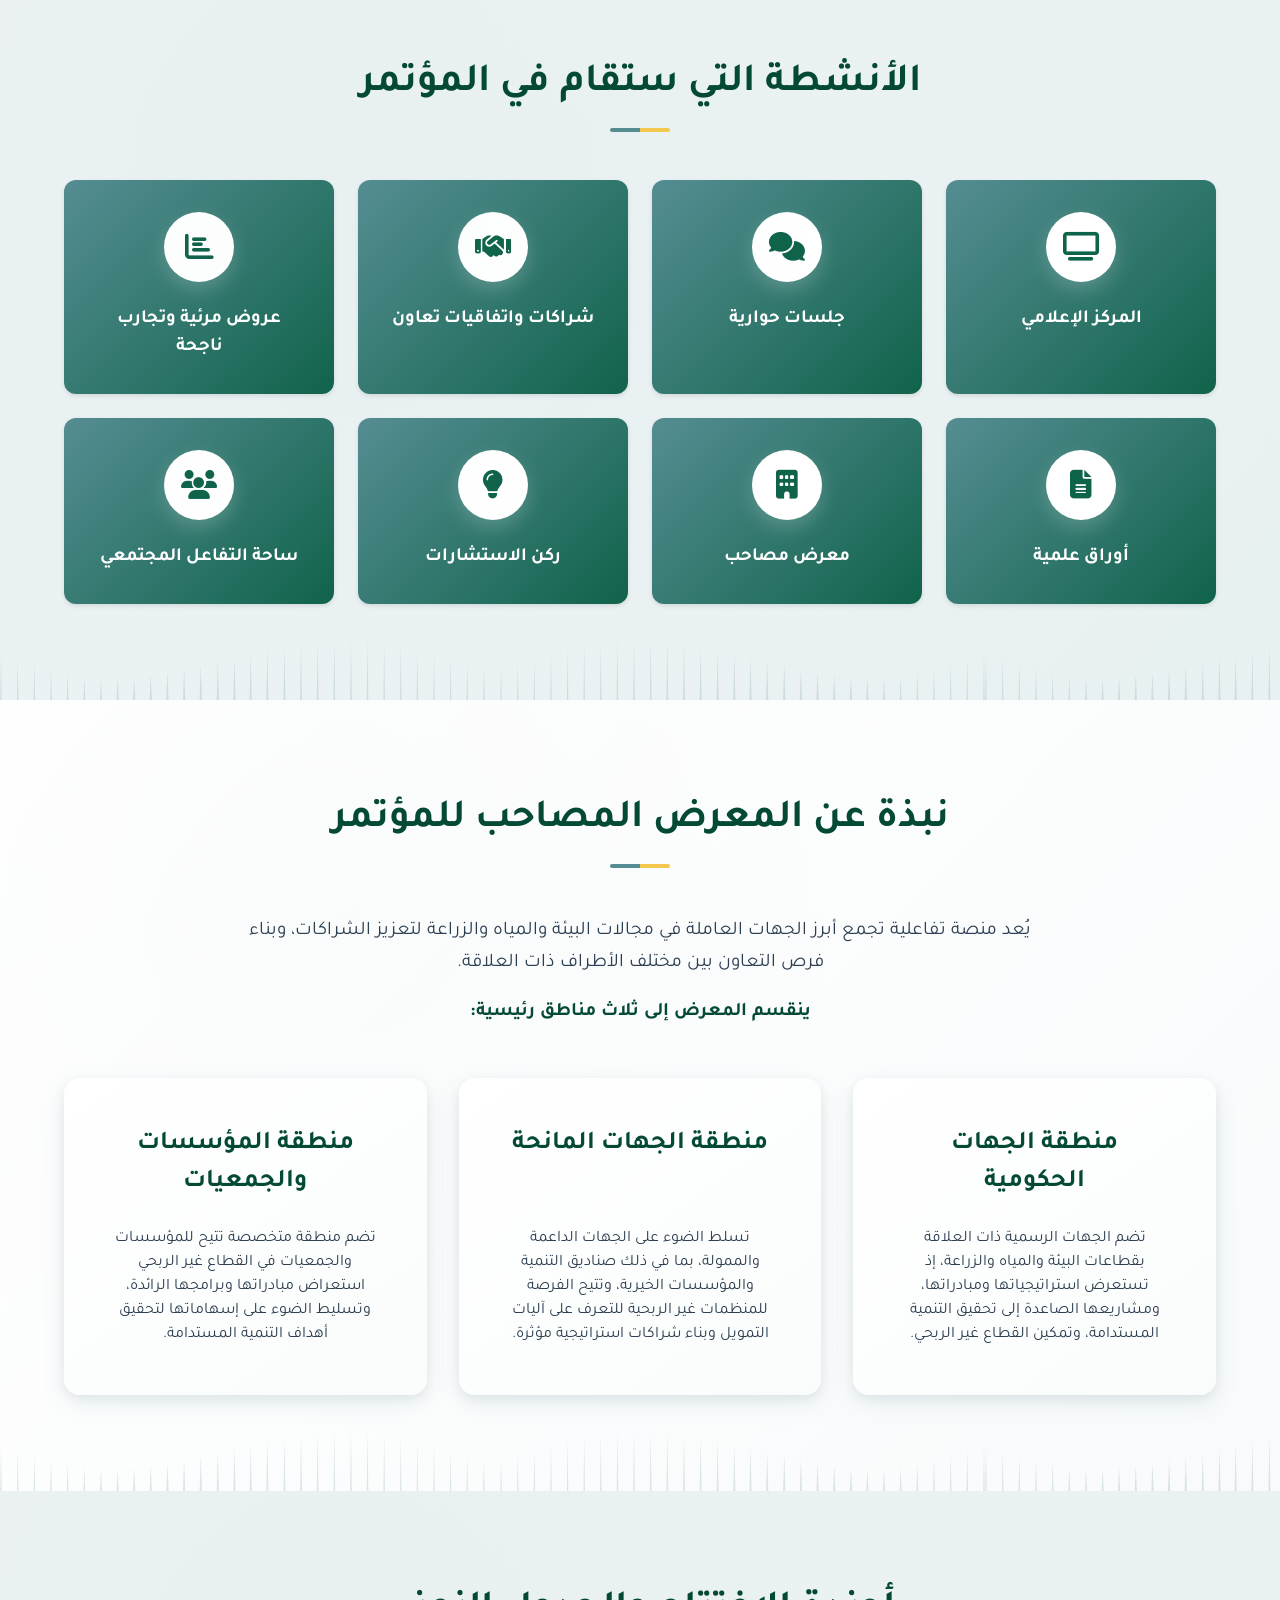
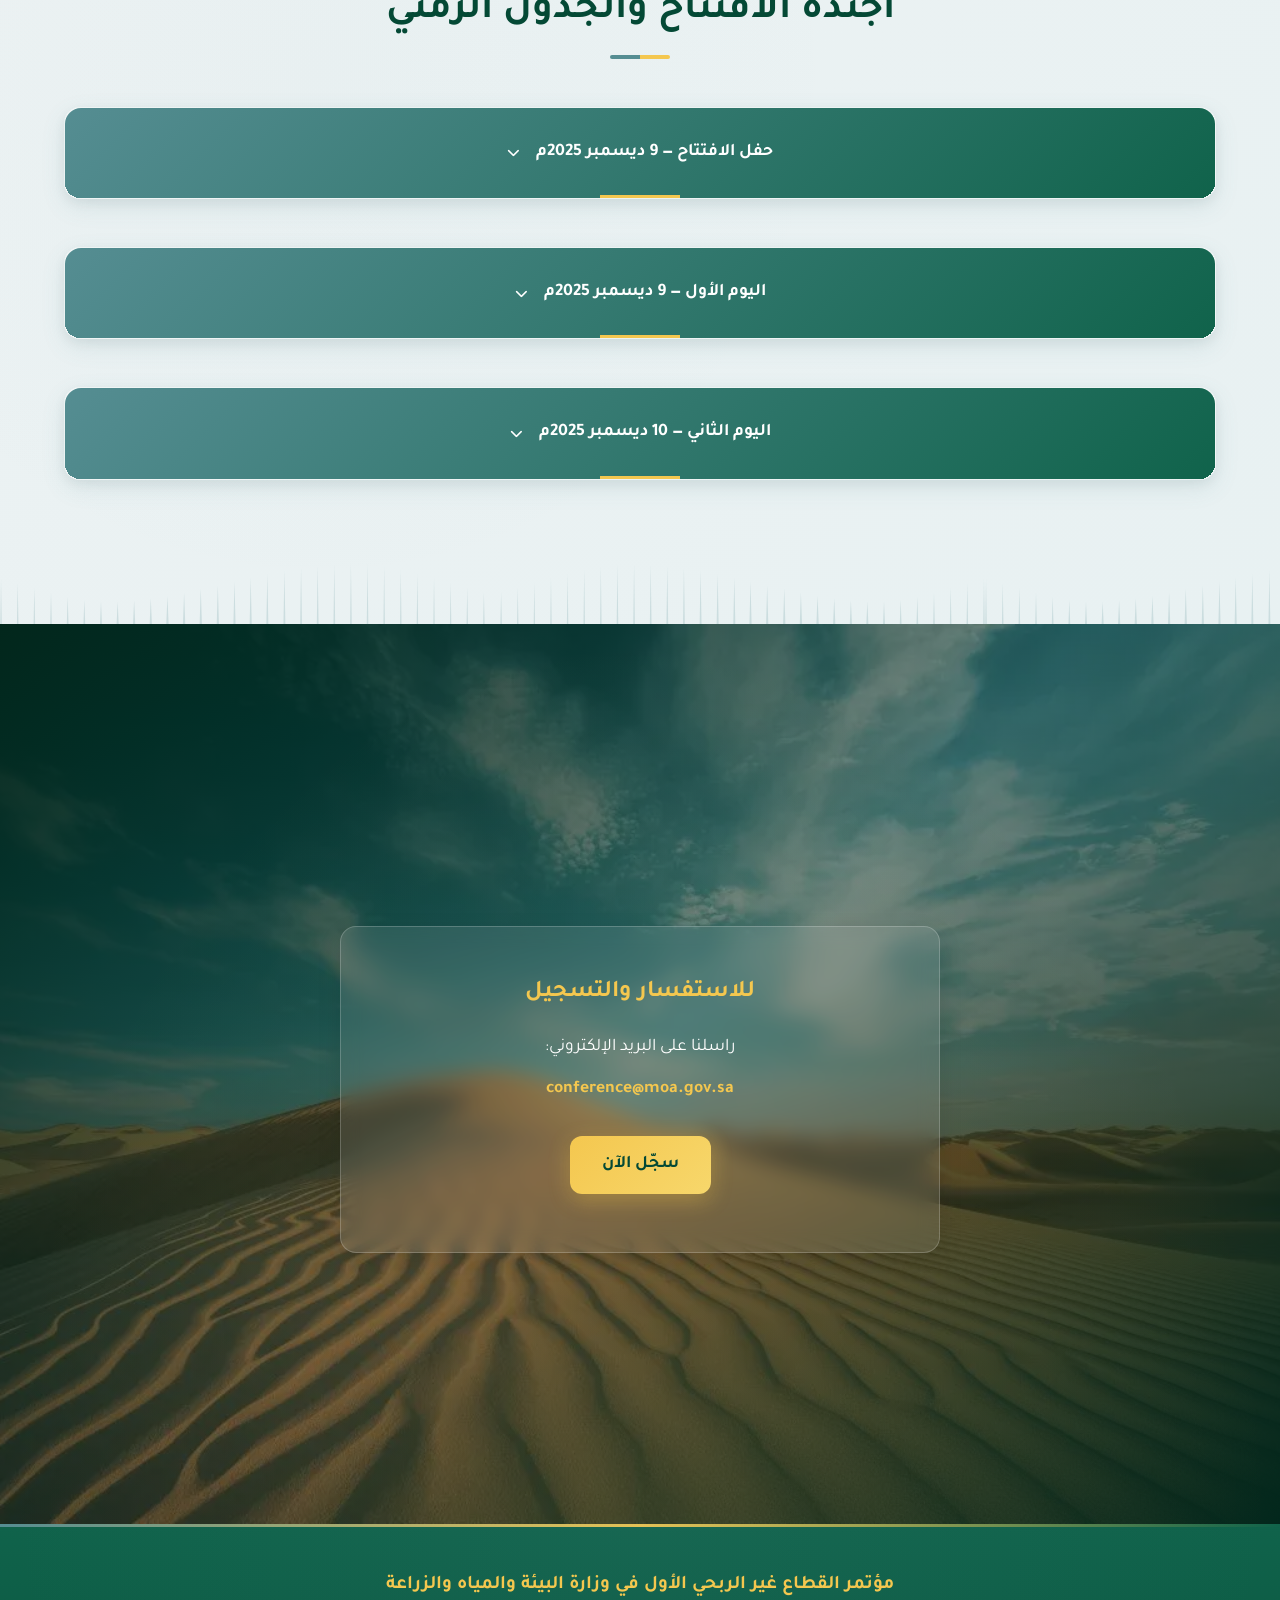
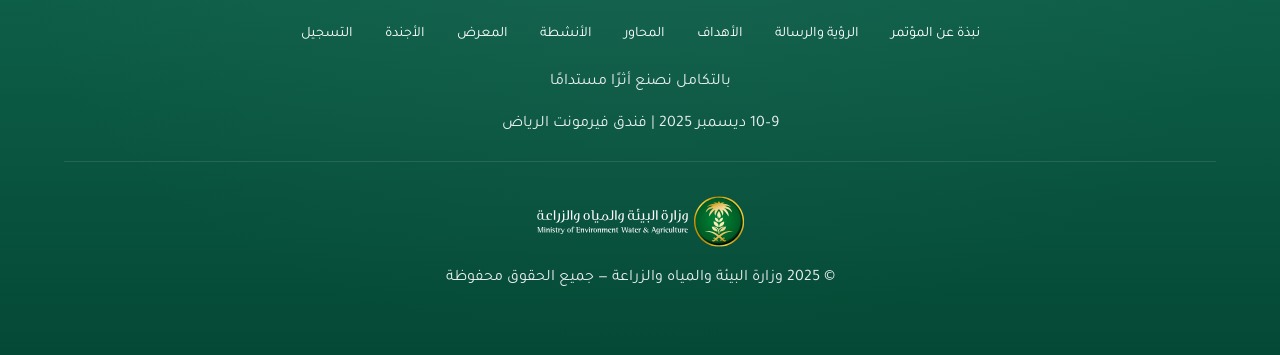
==== commit c7a6bc15: "Add auth pages, optimize images to WebP, refine CSS, add SEO metadata - New login.html and register." ====
--- a/index.html
+++ b/index.html
@@ -7,9 +7,33 @@
     <meta name="description"
         content="مؤتمر القطاع غير الربحي الأول في البيئة والمياه والزراعة - بالتكامل نصنع أثرًا مستدامًا. 9-10 ديسمبر 2025، فندق فيرمونت الرياض. انضم إلينا لمناقشة الاستدامة البيئية والتكامل بين القطاعات.">
     <title>مؤتمر القطاع غير الربحي الأول في وزارة البيئة والمياه والزراعة</title>
+    <link rel="canonical" href="https://mazin-musleh.github.io/ENWACon/">
+    <meta name="theme-color" content="#10634b">
+
+    <!-- Open Graph -->
+    <meta property="og:type" content="website">
+    <meta property="og:site_name" content="مؤتمر القطاع غير الربحي - البيئة والمياه والزراعة">
+    <meta property="og:locale" content="ar_SA">
+    <meta property="og:title" content="مؤتمر القطاع غير الربحي الأول في وزارة البيئة والمياه والزراعة">
+    <meta property="og:description" content="بالتكامل نصنع أثرًا مستدامًا · 9–10 ديسمبر 2025 · فندق فيرمونت الرياض.">
+    <meta property="og:url" content="https://mazin-musleh.github.io/ENWACon/">
+    <meta property="og:image" content="https://mazin-musleh.github.io/ENWACon/assets/img/og-image.jpg">
+    <meta property="og:image:width" content="1200">
+    <meta property="og:image:height" content="630">
+    <meta property="og:image:alt" content="مؤتمر القطاع غير الربحي الأول في وزارة البيئة والمياه والزراعة">
+
+    <!-- Twitter -->
+    <meta name="twitter:card" content="summary_large_image">
+    <meta name="twitter:title" content="مؤتمر القطاع غير الربحي الأول في وزارة البيئة والمياه والزراعة">
+    <meta name="twitter:description" content="بالتكامل نصنع أثرًا مستدامًا · 9–10 ديسمبر 2025 · فندق فيرمونت الرياض.">
+    <meta name="twitter:image" content="https://mazin-musleh.github.io/ENWACon/assets/img/og-image.jpg">
 
     <!-- Favicon -->
     <link rel="icon" type="image/svg+xml" href="./assets/img/Logo.svg">
+
+    <!-- Preload hero background (responsive) -->
+    <link rel="preload" as="image" href="./assets/img/heroBg-mobile.webp" media="(max-width: 768px)" fetchpriority="high">
+    <link rel="preload" as="image" href="./assets/img/heroBg.webp" media="(min-width: 769px)" fetchpriority="high">
 
     <!-- Main CSS (Top Priority) -->
     <link rel="stylesheet" href="./assets/css/main.css?ver=1.01">
@@ -21,6 +45,36 @@
     <!-- Font Awesome (Deferred) -->
     <link rel="preload" href="./assets/fontawesome/all.min.css" as="style" onload="this.onload=null;this.rel='stylesheet'">
     <noscript><link rel="stylesheet" href="./assets/fontawesome/all.min.css"></noscript>
+
+    <!-- Structured Data: Event -->
+    <script type="application/ld+json">
+    {
+      "@context": "https://schema.org",
+      "@type": "Event",
+      "name": "مؤتمر القطاع غير الربحي الأول في وزارة البيئة والمياه والزراعة",
+      "description": "بالتكامل نصنع أثرًا مستدامًا. مؤتمر القطاع غير الربحي الأول في البيئة والمياه والزراعة.",
+      "startDate": "2025-12-09",
+      "endDate": "2025-12-10",
+      "eventStatus": "https://schema.org/EventScheduled",
+      "eventAttendanceMode": "https://schema.org/OfflineEventAttendanceMode",
+      "image": "https://mazin-musleh.github.io/ENWACon/assets/img/og-image.jpg",
+      "url": "https://mazin-musleh.github.io/ENWACon/",
+      "location": {
+        "@type": "Place",
+        "name": "فندق فيرمونت الرياض",
+        "address": {
+          "@type": "PostalAddress",
+          "addressLocality": "الرياض",
+          "addressCountry": "SA"
+        }
+      },
+      "organizer": {
+        "@type": "Organization",
+        "name": "وزارة البيئة والمياه والزراعة",
+        "url": "https://www.mewa.gov.sa"
+      }
+    }
+    </script>
 
 </head>
 
@@ -242,7 +296,7 @@
                             فيرمونت الرياض</p>
                     </div>
                     <div class="hero-cta">
-                        <a href="#contact" class="btn-primary" role="button" aria-describedby="contact-section">سجّل
+                        <a href="register.html" class="btn-primary" role="button">سجّل
                             الآن</a>
                     </div>
                 </div>
@@ -266,7 +320,7 @@
                         <div class="testimonials-track" id="testimonialsTrack" role="tabpanel" aria-live="polite"
                             aria-label="شهادات القيادات">
                             <div class="testimonial-slide">
-                                <img class="avatar" src="./assets/img/king-salman.jpg" loading="lazy"
+                                <img class="avatar" src="./assets/img/king-salman.webp" loading="lazy"
                                     alt="خادم الحرمين الشريفين الملك سلمان بن عبدالعزيز آل سعود">
                                 <div class="speech">
                                     <img src="./assets/img/king-speech.svg" alt="كلمة خادم الحرمين الشريفين">
@@ -276,7 +330,7 @@
                                 </div>
                             </div>
                             <div class="testimonial-slide">
-                                <img class="avatar" src="./assets/img/crown-prince-mohammed-bin-salman.jpg" loading="lazy"
+                                <img class="avatar" src="./assets/img/crown-prince-mohammed-bin-salman.webp" loading="lazy"
                                     alt="صاحب السمو الملكي الأمير محمد بن سلمان بن عبدالعزيز آل سعود">
                                 <div class="speech">
                                     <img src="./assets/img/crown-prince-speech.svg" alt="كلمة صاحب السمو الملكي ولي العهد">
@@ -286,7 +340,7 @@
                                 </div>
                             </div>
                             <div class="testimonial-slide">
-                                <img class="avatar" src="./assets/img/minister.jpg" loading="lazy"
+                                <img class="avatar" src="./assets/img/minister.webp" loading="lazy"
                                     alt="معالي وزير البيئة والمياه والزراعة المهندس عبدالرحمن بن عبد المحسن الفضلي">
                                 <div class="speech">
                                     <img src="./assets/img/minister-speech.svg" alt="كلمة معالي وزير البيئة والمياه والزراعة">
@@ -295,7 +349,7 @@
                                 </div>
                             </div>
                             <div class="testimonial-slide">
-                                <img class="avatar" src="./assets/img/deputy-minister.jpg" loading="lazy"
+                                <img class="avatar" src="./assets/img/deputy-minister.webp" loading="lazy"
                                     alt="معالي نائب وزير البيئة والمياه والزراعة المهندس منصور بن هلال المشيطي">
                                 <div class="speech">
                                     <img src="./assets/img/deputy-minister-speech.svg"
@@ -382,7 +436,7 @@
         <!-- Vision and Mission Section -->
         <section class="vision-section glassy-section parallax-section" id="vision-mission" role="region"
             aria-labelledby="vision-title">
-            <div class="parallax-bg" data-bg="./assets/img/vision.jpg"></div>
+            <div class="parallax-bg" data-bg="./assets/img/vision.webp"></div>
             <div class="container">
                 <div class="vision-content">
                     <h2 class="section-title" id="vision-title"
@@ -888,7 +942,7 @@
                         <p>راسلنا على البريد الإلكتروني:</p>
                         <p><a href="mailto:conference@moa.gov.sa">conference@moa.gov.sa</a></p>
                         <div style="margin-top: var(--space-lg);">
-                            <a href="mailto:conference@moa.gov.sa" class="btn-primary">سجّل الآن</a>
+                            <a href="register.html" class="btn-primary">سجّل الآن</a>
                         </div>
                     </div>
                 </div>
--- a/assets/css/main.css
+++ b/assets/css/main.css
@@ -1,1933 +1,1995 @@
-        :root {
-            /* Color System */
-            --background: #ECF2F3;
-            --teal: #558D92;
-            --deep-green: #10634B;
-            --dark-pine: #044935;
-            --accent-gold: #F4C74F;
-            --white: #FFFFFF;
-            --text-dark: #2C3E50;
-            --text-light: #7F8C8D;
-            --success: #27AE60;
-            --warning: #F39C12;
-            --error: #E74C3C;
-
-            /* Background Properties */
-            --bg-gradient: linear-gradient(135deg, #02271c 0%, rgb(3 45 32 / 50%) 50%, #02271c 100%);
-            --bg-position: center;
-            --bg-size: cover;
-            --bg-repeat: no-repeat;
-            --bg-attachment: scroll;
-            --bg-transition: background 0.3s ease;
-
-            /* Spacing System (8px base) */
-            --space-xs: 8px;
-            --space-sm: 16px;
-            --space-md: 24px;
-            --space-lg: 32px;
-            --space-xl: 48px;
-            --space-2xl: 64px;
-            --space-3xl: 96px;
-
-            /* Typography */
-            --font-heading: 'Tajawal', 'Cairo', serif;
-            --font-body: 'Tajawal', sans-serif;
-            --line-height-tight: 1.2;
-            --line-height-normal: 1.5;
-
-            /* Border Radius */
-            --radius-sm: 4px;
-            --radius-md: 8px;
-            --radius-lg: 12px;
-            --radius-xl: 16px;
-
-            /* Transitions */
-            --transition-fast: 0.15s ease;
-            --transition-normal: 0.3s ease;
-            --transition-slow: 0.5s ease;
-
-            /* Shadows */
-            --shadow-sm: 0 2px 4px rgba(0, 0, 0, 0.1);
-            --shadow-md: 0 4px 8px rgba(0, 0, 0, 0.12);
-            --shadow-lg: 0 8px 16px rgba(0, 0, 0, 0.15);
-            --shadow-xl: 0 16px 32px rgba(0, 0, 0, 0.2);
-            --shadow-glow: 0 0 20px rgba(85, 141, 146, 0.3);
-            --shadow-glow-gold: 0 0 25px rgba(244, 199, 79, 0.4);
-        }
-
-        /* Reset and Base Styles */
-        * {
-            margin: 0;
-            padding: 0;
-            box-sizing: border-box;
-        }
-
-        html {
-            scroll-behavior: smooth;
-            font-size: 16px;
-        }
-
-        body {
-            font-family: var(--font-body);
-            background-color: var(--background);
-            color: var(--text-dark);
-            line-height: var(--line-height-normal);
-            overflow-x: hidden;
-        }
-
-        button,.btn,.btn-primary{
-            user-select: none;
-            -webkit-user-select: none;
-            -moz-user-select: none;
-            -ms-user-select: none;
-            -webkit-tap-highlight-color: transparent;
-            outline: none;
-        }
-        /* Utility Classes */
-        .container {
-            max-width: 1200px;
-            margin: 0 auto;
-            padding: 0 var(--space-md);
-            width: 100%;
-        }
-
-        .btn-primary {
-            background: linear-gradient(135deg, var(--accent-gold) 0%, #f7d76b 100%);
-            color: var(--dark-pine);
-            padding: var(--space-sm) var(--space-lg);
-            border: none;
-            border-radius: var(--radius-lg);
-            font-weight: 600;
-            font-size: 1.1rem;
-            cursor: pointer;
-            transition: all var(--transition-normal);
-            text-decoration: none;
-            display: inline-block;
-            text-align: center;
-            box-shadow: 0 6px 20px rgba(244, 199, 79, 0.4), 0 3px 10px rgba(0, 0, 0, 0.1);
-            position: relative;
-            overflow: hidden;
-        }
-
-        .btn-primary::before {
-            content: '';
-            position: absolute;
-            top: 0;
-            left: -100%;
-            width: 100%;
-            height: 100%;
-            background: linear-gradient(90deg, transparent, rgba(255, 255, 255, 0.3), transparent);
-            transition: left 0.5s;
-        }
-
-        .btn-primary:hover {
-            background: linear-gradient(135deg, #E6B547 0%, #f7d76b 100%);
-            box-shadow: 0 10px 30px rgba(244, 199, 79, 0.5), 0 5px 15px rgba(0, 0, 0, 0.15);
-        }
-
-        .btn-primary:hover::before {
-            left: 100%;
-        }
-
-
-        .section-title {
-            font-family: var(--font-heading);
-            font-size: 2.5rem;
-            color: var(--dark-pine);
-            margin-bottom: var(--space-xl);
-            text-align: center;
-            line-height: var(--line-height-tight);
-            position: relative;
-            padding-bottom: var(--space-md);
-        }
-
-        .section-title::after {
-            content: '';
-            position: absolute;
-            bottom: 0;
-            left: 50%;
-            transform: translateX(-50%);
-            width: 60px;
-            height: 4px;
-            background: linear-gradient(90deg, var(--teal) 50%, var(--accent-gold) 50%);
-            border-radius: 2px;
-        }
-
-
-        /* Header and Navigation */
-        .header {
-            background: var(--white);
-            box-shadow: var(--shadow-sm);
-            position: fixed;
-            top: 0;
-            right: 0;
-            left: 0;
-            z-index: 1000;
-            transition: all var(--transition-normal);
-
-        }
-
-        .header.scrolled {
-            background: rgba(255, 255, 255, 1);
-        }
-
-        .header.glassy {
-            background: rgba(255, 255, 255, 0.1);
-            backdrop-filter: blur(10px);
-            border-bottom: 1px solid rgba(255, 255, 255, 0.2);
-            box-shadow: 0 4px 20px rgba(0, 0, 0, 0.1);
-        }
-
-        .header.glassy .logo {
-            color: var(--white);
-            text-shadow: 2px 2px 4px rgba(0, 0, 0, 0.3);
-            filter: invert(1) brightness(10);
-        }
-
-        .header.glassy .svgshadow {
-            filter: drop-shadow(0px 2px 1px rgba(255, 255, 255, .4));
-        }
-
-        .header .logo .logoOnly {
-            display: block;
-            width: 40px;
-            height: 40px;
-        }
-
-        .header .logo .textOnly {
-            display: block;
-            height: 32px;
-        }
-
-        .header.glassy .nav-links a {
-            color: var(--white);
-            text-shadow: 1px 1px 3px rgba(0, 0, 0, 0.5);
-        }
-
-        .header.glassy .nav-links a:hover {
-            color: var(--accent-gold);
-            text-shadow: 1px 1px 3px rgba(0, 0, 0, 0.5);
-        }
-
-        .header.glassy .mobile-menu-toggle {
-            color: var(--white);
-            text-shadow: 1px 1px 3px rgba(0, 0, 0, 0.5);
-        }
-
-        .header.glassy .nav-links.active {
-            background: rgba(255, 255, 255, 0.95);
-            backdrop-filter: blur(10px);
-        }
-
-        .header.glassy .nav-links.active a {
-            color: var(--text-dark);
-            text-shadow: none;
-        }
-
-        .header.glassy .nav-links.active a:hover {
-            color: var(--teal);
-            text-shadow: none;
-        }
-
-
-        .nav {
-            display: flex;
-            justify-content: space-between;
-            align-items: center;
-            padding: var(--space-sm);
-            gap: var(--space-md);
-        }
-
-        .logo {
-            font-family: var(--font-heading);
-            font-size: 1.2rem;
-            font-weight: 700;
-            color: var(--dark-pine);
-            text-decoration: none;
-            white-space: nowrap;
-            display: flex;
-            align-items: center;
-            gap: 12px;
-        }
-
-        .nav-links {
-            display: flex;
-            list-style: none;
-            gap: var(--space-lg);
-            align-items: center;
-            white-space: nowrap;
-        }
-
-        .nav-links a {
-            color: var(--text-dark);
-            text-decoration: none;
-            font-weight: 500;
-            transition: color var(--transition-fast);
-            position: relative;
-        }
-
-        .nav-links a:hover {
-            color: var(--teal);
-        }
-
-        .nav-links a::after {
-            content: '';
-            position: absolute;
-            bottom: -4px;
-            right: 0;
-            width: 0;
-            height: 2px;
-            background: var(--teal);
-            transition: width var(--transition-normal);
-        }
-
-        .nav-links a:hover::after {
-            width: 100%;
-        }
-
-        .glassy .nav-links a::after {
-            background: var(--accent-gold);
-        }
-
-
-        .mobile-menu-toggle {
-            display: none;
-            background: none;
-            border: none;
-            font-size: 1.5rem;
-            color: var(--dark-pine);
-            cursor: pointer;
-            user-select: none;
-            -webkit-user-select: none;
-            -moz-user-select: none;
-            -ms-user-select: none;
-            -webkit-tap-highlight-color: transparent;
-            outline: none;
-        }
-
-        /* Lazy Loading Styles */
-        .lazy-bg {
-            background: var(--bg-gradient);
-            transition: var(--bg-transition);
-        }
-
-        .lazy-bg.loaded {
-            background: var(--bg-gradient), var(--bg-image) var(--bg-position, center) / var(--bg-size, cover) var(--bg-repeat, no-repeat);
-            background-attachment: var(--bg-attachment, scroll);
-        }
-
-
-        /* Hero Section */
-        .hero {
-            --bg-image: url('../img/heroBg.webp');
-            --bg-position: bottom;
-            --bg-size: cover;
-            --bg-repeat: no-repeat;
-            --bg-attachment: scroll;
-            background:
-                linear-gradient(135deg, #02271c 0%, rgb(3 45 32 / 50%) 50%, #02271c 100%);
-            color: var(--white);
-            min-height: 100vh;
-            /* Fallback for older browsers */
-            min-height: 100dvh;
-            /* Small viewport height */
-            display: flex;
-            align-items: center;
-            position: relative;
-            overflow: hidden;
-            padding-top: 72px;
-
-        }
-
-        .hero::before {
-            content: '';
-            position: absolute;
-            top: 0;
-            left: 0;
-            right: 0;
-            bottom: 0;
-            background: radial-gradient(ellipse at top, rgba(244, 199, 79, 0.1) 0%, transparent 70%);
-            pointer-events: none;
-        }
-
-        .hero-content {
-            position: relative;
-            z-index: 3;
-            text-align: center;
-            max-width: 800px;
-            margin: 0 auto;
-        }
-
-        .hero-title {
-            font-family: var(--font-heading);
-            font-size: 3.5rem;
-            font-weight: 700;
-            margin-bottom: var(--space-lg);
-            line-height: var(--line-height-tight);
-            text-shadow: 2px 2px 8px rgba(0, 0, 0, 0.4), 0 0 20px rgba(244, 199, 79, 0.3);
-            letter-spacing: -0.02em;
-        }
-
-        .hero-content .logoOnly.svgshadow {
-            width: 120px;
-            height: 120px;
-            margin-bottom: 24px;
-            filter: invert(1) brightness(10) drop-shadow(rgba(0, 0, 0, 0.4) 0px 2px 1px);
-        }
-
-        .hero-theme {
-            font-size: 1.8rem;
-            color: var(--accent-gold);
-            margin-bottom: var(--space-sm);
-            font-weight: 600;
-        }
-
-        .hero-details {
-            font-size: 1.3rem;
-            margin-bottom: var(--space-xl);
-            opacity: 0.9;
-            display: flex;
-            flex-wrap: wrap;
-            column-gap: var(--space-sm);
-            row-gap: 4px;
-            justify-content: center;
-        }
-
-        .hero-cta {
-            display: flex;
-            gap: var(--space-md);
-            justify-content: center;
-            flex-wrap: wrap;
-        }
-
-        .hero-footer {
-            display: flex;
-            justify-content: center;
-            flex-wrap: wrap;
-            margin-top: var(--space-lg);
-            gap: 16px;
-            align-items: center;
-            flex-direction: column;
-        }
-
-        .hero-footer span {
-            display: block;
-            max-width: 370px;
-            text-align: center;
-            font-size: 1rem;
-        }
-
-        .hero-footer img {
-            width: 250px;
-            object-fit: cover;
-            height: 65px;
-        }
-
-        .scroll-down-btn {
-            position: absolute;
-            bottom: 30px;
-            left: 50%;
-            transform: translateX(-50%);
-            color: var(--white);
-            font-size: 1.5rem;
-            text-decoration: none;
-            z-index: 4;
-            padding: 15px;
-            border-radius: 50%;
-            transition: all var(--transition-normal);
-            filter: drop-shadow(0 4px 8px rgba(0, 0, 0, 0.3));
-            animation: bounce 2s infinite;
-        }
-
-        .scroll-down-btn:hover {
-            color: var(--accent-gold);
-            transform: translateX(-50%) translateY(-3px);
-            filter: drop-shadow(0 6px 12px rgba(0, 0, 0, 0.4));
-        }
-
-        @keyframes bounce {
-            0%, 20%, 50%, 80%, 100% {
-                transform: translateX(-50%) translateY(0);
-            }
-            40% {
-                transform: translateX(-50%) translateY(-10px);
-            }
-            60% {
-                transform: translateX(-50%) translateY(-5px);
-            }
-        }
-
-        /* Section Styles */
-        .section {
-            padding: var(--space-3xl) 0;
-            position: relative;
-        }
-
-        .section:nth-child(even) {
-            background: linear-gradient(135deg, var(--white) 0%, #f8fafb 100%);
-        }
-
-        .section:nth-child(odd) {
-            background: linear-gradient(135deg, var(--background) 0%, #e8f1f2 100%);
-        }
-
-        /* Add subtle pattern overlay */
-        .section::before {
-            content: '';
-            position: absolute;
-            top: 0;
-            left: 0;
-            right: 0;
-            bottom: 0;
-            background-image: radial-gradient(circle at 25% 25%, rgba(85, 141, 146, 0.02) 0%, transparent 50%);
-            pointer-events: none;
-        }
-
-        section:not(.glassy-section):after {
-            content: '';
-            position: absolute;
-            background-image: url(../img/Patt.svg);
-            height: 60px;
-            bottom: 0;
-            left: 0;
-            right: 0;
-            opacity: 0.2;
-            background-size: contain;
-            background-repeat: repeat-x;
-            background-position-y: bottom;
-        }
-
-        .section-content {
-            max-width: 1000px;
-            margin: 0 auto;
-            text-align: center;
-        }
-
-        .section-text {
-            font-size: 1.2rem;
-            line-height: 1.7;
-            color: var(--text-dark);
-            margin-bottom: var(--space-sm);
-            max-width: 800px;
-            margin-left: auto;
-            margin-right: auto;
-            text-align: justify;
-        }
-
-        /* Goals Grid */
-        .goals-grid {
-            display: grid;
-            grid-template-columns: repeat(auto-fit, minmax(300px, 1fr));
-            gap: var(--space-lg);
-            margin-top: var(--space-xl);
-        }
-
-        .goal-item {
-            background: linear-gradient(145deg, var(--white) 0%, #fafcfc 100%);
-            padding: var(--space-lg);
-            border-radius: var(--radius-xl);
-            box-shadow: 0 8px 25px rgba(85, 141, 146, 0.12), 0 4px 12px rgba(0, 0, 0, 0.06);
-            transition: all var(--transition-normal);
-            position: relative;
-            overflow: hidden;
-        }
-
-        .goal-header {
-            display: flex;
-            align-items: center;
-            gap: var(--space-md);
-            margin-bottom: var(--space-md);
-        }
-
-        .goal-number {
-            width: 60px;
-            height: 60px;
-            background: linear-gradient(135deg, var(--teal) 0%, var(--deep-green) 100%);
-            border-radius: 50%;
-            display: flex;
-            align-items: center;
-            justify-content: center;
-            color: var(--white);
-            font-size: 30px;
-            line-height: normal;
-            font-weight: 700;
-            box-shadow: 0 8px 20px rgba(85, 141, 146, 0.3);
-            transition: all var(--transition-normal);
-            flex-shrink: 0;
-            font-family: sans-serif;
-        }
-
-        .goal-item::before {
-            content: '';
-            position: absolute;
-            top: 0;
-            right: 0;
-            width: 100%;
-            height: 100%;
-            background: linear-gradient(135deg, rgba(85, 141, 146, 0.02) 0%, transparent 50%);
-            transition: opacity var(--transition-normal);
-            opacity: 0;
-        }
-
-        .goal-item:hover {
-            transform: translateY(-4px);
-            box-shadow: 0 20px 40px rgba(85, 141, 146, 0.2), 0 8px 16px rgba(0, 0, 0, 0.1);
-            border-right-color: var(--accent-gold);
-        }
-
-        .goal-item:hover .goal-number {
-            background: linear-gradient(135deg, var(--accent-gold) 0%, #f7d76b 100%);
-            color: var(--dark-pine);
-            box-shadow: 0 12px 30px rgba(244, 199, 79, 0.4);
-        }
-
-        .goal-number>* {
-            display: block;
-            height: 30px;
-            line-height: 30px;
-        }
-
-        .goal-item:hover::before {
-            opacity: 1;
-        }
-
-        .goal-item h3 {
-            color: var(--dark-pine);
-            font-size: 1.4rem;
-            font-weight: 600;
-            line-height: 1.3;
-        }
-
-        /* Testimonials Carousel */
-        .testimonials-container {
-            position: relative;
-            max-width: 800px;
-            margin: 0 auto;
-        }
-
-        .testimonials-carousel {
-            overflow: hidden;
-            border-radius: var(--radius-xl);
-            box-shadow: var(--shadow-sm);
-        }
-
-        .testimonials-track {
-            display: flex;
-            transition: transform var(--transition-normal);
-            will-change: transform;
-            transform-style: preserve-3d;
-            backface-visibility: hidden;
-        }
-
-        .testimonial-slide {
-            width: 100%;
-            flex-shrink: 0;
-            background: linear-gradient(145deg, var(--white) 0%, #fafcfc 100%);
-            padding: var(--space-xl);
-            user-select: none;
-            -webkit-user-select: none;
-            -moz-user-select: none;
-            -ms-user-select: none;
-            display: flex;
-            align-items: flex-start;
-            justify-content: center;
-            color: var(--text-light);
-            font-style: italic;
-            flex-direction: row;
-            gap: var(--space-md);
-        }
-
-        .testimonial-slide .avatar {
-            width: 160px;
-            border: 3px solid var(--accent-gold);
-            padding: 4px;
-        }
-
-        .testimonial-slide .speech {
-            width: 100%;
-            text-align: center;
-            font-style: normal;
-        }
-
-        .testimonial-slide .role {
-            display: block;
-            color: var(--deep-green);
-            font-weight: 600;
-        }
-
-        .testimonial-slide .name {
-            display: block;
-            color: var(--deep-green);
-            font-weight: 600;
-            font-size: 1.5rem;
-        }
-
-        .testimonial-slide .name img {
-            max-width: 350px;
-            margin-top: 12px;
-        }
-
-        .carousel-nav {
-            display: flex;
-            justify-content: center;
-            align-items: center;
-            gap: var(--space-lg);
-            margin-top: var(--space-lg);
-        }
-
-        .carousel-btn {
-            background: linear-gradient(135deg, var(--teal) 0%, var(--deep-green) 100%);
-            color: var(--white);
-            border: none;
-            width: 50px;
-            height: 50px;
-            border-radius: 50%;
-            display: flex;
-            align-items: center;
-            justify-content: center;
-            cursor: pointer;
-            transition: all var(--transition-normal);
-            box-shadow: 0 4px 12px rgba(85, 141, 146, 0.3);
-            font-size: 1.2rem;
-        }
-
-        .carousel-btn:hover {
-            transform: translateY(-2px);
-            box-shadow: 0 6px 16px rgba(85, 141, 146, 0.4);
-        }
-
-        .carousel-btn:disabled {
-            opacity: 0.5;
-            cursor: not-allowed;
-            transform: none;
-        }
-
-        .carousel-btn:focus {
-            outline: none;
-            box-shadow: 0 6px 16px rgba(85, 141, 146, 0.4);
-        }
-
-        .carousel-btn:active {
-            outline: none;
-        }
-
-        .carousel-indicators {
-            display: flex;
-            justify-content: center;
-            gap: var(--space-sm);
-        }
-
-        .indicator {
-            width: 12px;
-            height: 12px;
-            border-radius: 50%;
-            background: rgba(85, 141, 146, 0.3);
-            cursor: pointer;
-            transition: all var(--transition-fast);
-        }
-
-        .indicator.active {
-            background: var(--teal);
-            transform: scale(1.2);
-        }
-
-        /* Topics Grid */
-        .topics-grid {
-            display: grid;
-            grid-template-columns: repeat(auto-fit, minmax(400px, 1fr));
-            gap: var(--space-lg);
-            margin-top: var(--space-xl);
-        }
-
-        .topic-card {
-            background: linear-gradient(145deg, var(--white) 0%, #fafcfc 100%);
-            padding: var(--space-lg);
-            border-radius: var(--radius-xl);
-            box-shadow: 0 8px 25px rgba(85, 141, 146, 0.12), 0 4px 12px rgba(0, 0, 0, 0.06);
-            transition: all var(--transition-normal);
-            position: relative;
-            overflow: hidden;
-            text-align: center;
-            display: flex;
-            flex-direction: column;
-            justify-content: space-between;
-            gap: var(--space-lg);
-        }
-
-        .topic-icon {
-            width: 80px;
-            height: 80px;
-            min-height: 80px;
-            background: linear-gradient(135deg, var(--teal) 0%, var(--deep-green) 100%);
-            border-radius: 50%;
-            display: flex;
-            align-items: center;
-            justify-content: center;
-            margin: 0 auto;
-            color: var(--white);
-            font-size: 2rem;
-            box-shadow: 0 8px 20px rgba(85, 141, 146, 0.3);
-            transition: all var(--transition-normal);
-        }
-
-        .topic-card::after {
-            content: '';
-            position: absolute;
-            top: 0;
-            left: 0;
-            right: 0;
-            bottom: 0;
-            background: linear-gradient(135deg, rgba(85, 141, 146, 0.03) 0%, transparent 50%);
-            opacity: 0;
-            transition: opacity var(--transition-normal);
-        }
-
-        .topic-card:hover {
-            transform: translateY(-4px);
-            box-shadow: 0 25px 50px rgba(85, 141, 146, 0.25), 0 10px 20px rgba(0, 0, 0, 0.1);
-        }
-
-        .topic-card:hover::after {
-            opacity: 1;
-        }
-
-        .topic-card:hover .topic-icon {
-            transform: translateY(-4px);
-            background: linear-gradient(135deg, var(--accent-gold) 0%, #f7d76b 100%);
-            color: var(--dark-pine);
-            box-shadow: 0 12px 30px rgba(244, 199, 79, 0.4);
-        }
-
-        .topic-card .text {
-            display: flex;
-            flex-direction: column;
-            justify-content: space-between;
-            height: 100%;
-        }
-
-        .topic-card h3 {
-            color: var(--dark-pine);
-            margin-bottom: var(--space-md);
-            font-size: 1.5rem;
-            line-height: 1.3;
-            font-weight: 600;
-        }
-
-        .topic-card p {
-            color: var(--text-light);
-            line-height: var(--line-height-normal);
-        }
-
-        /* Overview Section */
-        .overview-section {
-            background: var(--bg-gradient);
-            color: var(--white);
-            padding: var(--space-3xl) 0;
-            position: relative;
-        }
-
-
-        .overview-section::before {
-            content: '';
-            position: absolute;
-            top: 0;
-            left: 0;
-            right: 0;
-            bottom: 0;
-            background: radial-gradient(ellipse at center, rgba(244, 199, 79, 0.1) 0%, transparent 70%);
-            pointer-events: none;
-        }
-
-        .overview-section .section-title {
-            text-shadow: 2px 2px 8px rgba(0, 0, 0, 0.4), 0 0 20px rgba(244, 199, 79, 0.3);
-        }
-
-        .overview-content {
-            position: relative;
-            z-index: 3;
-            text-align: center;
-            max-width: 1200px;
-            margin: 0 auto;
-        }
-
-        .overview-grid {
-            display: flex;
-            flex-wrap: wrap;
-            gap: var(--space-xl);
-            margin-top: var(--space-xl);
-            justify-content: center;
-        }
-
-        .overview-card {
-            background: rgba(255, 255, 255, 0.1);
-            backdrop-filter: blur(10px);
-            border: 1px solid rgba(255, 255, 255, 0.2);
-            padding: var(--space-xl);
-            border-radius: var(--radius-xl);
-            transition: all var(--transition-normal);
-            position: relative;
-            overflow: hidden;
-            flex: 1 1 350px;
-            max-width: 500px;
-            box-shadow: 0 8px 25px rgba(0, 0, 0, 0.1);
-        }
-
-        .overview-card::before {
-            content: '';
-            position: absolute;
-            top: 0;
-            left: 0;
-            right: 0;
-            bottom: 0;
-            background: linear-gradient(135deg, rgba(85, 141, 146, 0.02) 0%, transparent 50%);
-            opacity: 0;
-            transition: opacity var(--transition-normal);
-        }
-
-        .overview-card:hover {
-            transform: translateY(-8px);
-            background: rgba(255, 255, 255, 0.15);
-            box-shadow: 0 20px 40px rgba(0, 0, 0, 0.2);
-        }
-
-        .overview-card:hover::before {
-            opacity: 1;
-        }
-
-        .overview-card h3 {
-            color: var(--accent-gold);
-            font-size: 1.8rem;
-            margin-bottom: var(--space-md);
-            border-bottom: 3px solid var(--accent-gold);
-            padding-bottom: var(--space-sm);
-            font-weight: 600;
-        }
-
-        .overview-card p {
-            color: rgba(255, 255, 255, 0.9);
-            font-size: 1.1rem;
-            line-height: 1.6;
-            text-align: justify;
-        }
-
-        .overview-card ul {
-            list-style: none;
-            padding: 0;
-        }
-
-        .overview-card li {
-            padding: var(--space-sm) 0;
-            border-bottom: 1px solid rgba(255, 255, 255, 0.2);
-            position: relative;
-            padding-right: var(--space-md);
-            color: rgba(255, 255, 255, 0.9);
-            text-align: start;
-        }
-
-        .overview-card li::before {
-            content: '•';
-            color: var(--accent-gold);
-            font-weight: bold;
-            position: absolute;
-            right: 0;
-        }
-
-        .overview-card:last-child {
-            border-bottom: none;
-        }
-
-        .overview-card li:last-child {
-            border-bottom: none;
-        }
-
-        /* Activities Grid */
-        .activities-grid {
-            display: grid;
-            grid-template-columns: repeat(auto-fit, minmax(250px, 1fr));
-            gap: var(--space-md);
-            margin-top: var(--space-xl);
-        }
-
-        .activity-item {
-            background: linear-gradient(135deg, var(--teal) 0%, var(--deep-green) 100%);
-            padding: var(--space-lg);
-            border-radius: var(--radius-lg);
-            text-align: center;
-            box-shadow: var(--shadow-sm);
-            transition: all var(--transition-normal);
-            color: var(--white);
-        }
-
-        .activity-item:hover {
-
-            transform: translateY(-2px);
-            box-shadow: var(--shadow-md);
-        }
-
-        .activity-icon {
-            width: 70px;
-            height: 70px;
-            background: var(--white);
-            border-radius: 50%;
-            display: flex;
-            align-items: center;
-            justify-content: center;
-            margin: 0 auto var(--space-md);
-            color: var(--deep-green);
-            font-size: 1.8rem;
-            box-shadow: 0 8px 20px rgba(255, 255, 255, 0.2);
-            transition: all var(--transition-normal);
-        }
-
-        .activity-item:hover .activity-icon {
-            transform: translateY(-2px);
-            background: linear-gradient(135deg, var(--accent-gold) 0%, #f7d76b 100%);
-            color: var(--dark-pine);
-            box-shadow: 0 12px 30px rgba(244, 199, 79, 0.4);
-        }
-
-        /* Expo Areas */
-        .expo-areas {
-            display: grid;
-            grid-template-columns: repeat(auto-fit, minmax(350px, 1fr));
-            gap: var(--space-lg);
-            margin-top: var(--space-xl);
-        }
-
-        #expo .section-text {
-            text-align: center;
-        }
-
-        .expo-area {
-            background: linear-gradient(145deg, var(--white) 0%, #fafcfc 100%);
-            padding: var(--space-xl);
-            border-radius: var(--radius-xl);
-            box-shadow: 0 8px 25px rgba(85, 141, 146, 0.12), 0 4px 12px rgba(0, 0, 0, 0.06);
-            transition: all var(--transition-normal);
-            position: relative;
-            overflow: hidden;
-            text-align: center;
-            display: flex;
-            flex-direction: column;
-            justify-content: space-between;
-        }
-
-
-        .expo-area::after {
-            content: '';
-            position: absolute;
-            top: 0;
-            left: 0;
-            right: 0;
-            bottom: 0;
-            background: linear-gradient(135deg, rgba(85, 141, 146, 0.02) 0%, transparent 60%);
-            opacity: 0;
-            transition: opacity var(--transition-normal);
-        }
-
-        .expo-area:hover {
-            transform: translateY(-4px);
-            box-shadow: 0 25px 50px rgba(85, 141, 146, 0.2), 0 10px 20px rgba(0, 0, 0, 0.1);
-        }
-
-        .expo-area:hover::after {
-            opacity: 1;
-        }
-
-        .expo-area h3 {
-            color: var(--dark-pine);
-            font-size: 1.6rem;
-            margin-bottom: var(--space-md);
-        }
-
-        /* Agenda Section */
-        .agenda-container {
-            max-width: 1200px;
-            margin: 0 auto;
-        }
-
-        .agenda-day {
-            background: linear-gradient(145deg, var(--white) 0%, #fafcfc 100%);
-            border-radius: var(--radius-xl);
-            padding: 0;
-            margin-bottom: var(--space-xl);
-            box-shadow: 0 8px 25px rgba(85, 141, 146, 0.12), 0 4px 12px rgba(0, 0, 0, 0.06);
-            overflow: clip;
-            border: 1px solid rgba(85, 141, 146, 0.08);
-        }
-
-        .agenda-day h3 {
-            color: var(--white);
-            font-size: 1.1rem;
-            margin: 0;
-            user-select: none;
-            -webkit-user-select: none;
-            -moz-user-select: none;
-            -ms-user-select: none;
-            -webkit-tap-highlight-color: transparent;
-            outline: none;
-            padding: var(--space-lg);
-            text-align: center;
-            background: linear-gradient(135deg, var(--teal) 0%, var(--deep-green) 100%);
-            position: sticky;
-            border-radius: var(--radius-xl) var(--radius-xl) 0 0;
-            top: 60px;
-            cursor: pointer;
-            transition: all var(--transition-fast);
-            user-select: none;
-            display: flex;
-            align-items: center;
-            justify-content: center;
-            gap: var(--space-sm);
-            box-shadow: var(--shadow-sm);
-            flex-direction: row-reverse;
-        }
-
-        .agenda-day h3:hover {
-            filter: brightness(1.1);
-        }
-
-        .agenda-day h3::before {
-            content: '\f078';
-            font-family: 'Font Awesome 6 Free';
-            font-weight: 900;
-            transition: transform var(--transition-fast);
-            font-size: 0.8rem;
-            transform: rotate(0deg);
-        }
-
-        .agenda-day.expanded h3::before {
-            transform: rotate(-180deg);
-        }
-
-        .agenda-content-wrapper {
-            overflow: hidden;
-            transition: max-height var(--transition-fast) ease-out;
-            max-height: 0;
-        }
-
-        .agenda-day.expanded .agenda-content-wrapper {
-            max-height: 2000px;
-        }
-
-        .agenda-day h3::after {
-            content: '';
-            position: absolute;
-            bottom: 0;
-            left: 50%;
-            transform: translateX(-50%);
-            width: 80px;
-            height: 3px;
-            background: var(--accent-gold);
-        }
-
-        /* Agenda Items */
-        .agenda-item {
-            display: flex;
-            align-items: center;
-            padding: var(--space-md);
-            border-radius: var(--radius-md);
-            margin-bottom: 0;
-            transition: all var(--transition-fast);
-            row-gap: var(--space-sm);
-            column-gap: var(--space-md);
-        }
-
-        .agenda-item:nth-child(even) {
-            background: linear-gradient(135deg, rgba(85, 141, 146, 0.05) 0%, rgba(85, 141, 146, 0.02) 100%);
-        }
-
-        .agenda-item:nth-child(odd) {
-            background: linear-gradient(135deg, rgba(244, 199, 79, 0.03) 0%, rgba(244, 199, 79, 0.01) 100%);
-        }
-
-        .agenda-item:hover {
-            background: rgba(85, 141, 146, 0.08);
-        }
-
-        .agenda-time {
-            background: linear-gradient(135deg, var(--teal) 0%, var(--deep-green) 100%);
-            color: var(--white);
-            padding: var(--space-sm) var(--space-md);
-            border-radius: var(--radius-md);
-            font-weight: 600;
-            width: 170px;
-            text-align: center;
-            white-space: nowrap;
-            font-family: sans-serif;
-        }
-
-        .agenda-content h4 {
-            color: var(--dark-pine);
-            margin-bottom: var(--space-xs);
-            font-size: 1.1rem;
-        }
-
-        .agenda-content p {
-            color: var(--text-light);
-            font-size: 0.95rem;
-        }
-
-        /* Vision Section */
-        .vision-section {
-            background: var(--bg-gradient);
-            color: var(--white);
-            padding: var(--space-3xl) 0;
-            position: relative;
-        }
-
-
-        .vision-section::before {
-            content: '';
-            position: absolute;
-            top: 0;
-            left: 0;
-            right: 0;
-            bottom: 0;
-            background: radial-gradient(ellipse at top, rgba(244, 199, 79, 0.1) 0%, transparent 70%);
-            pointer-events: none;
-        }
-
-        .vision-section .section-title {
-            display: none;
-            text-shadow: 2px 2px 8px rgba(0, 0, 0, 0.4), 0 0 20px rgba(244, 199, 79, 0.3);
-        }
-
-        .vision-content {
-            position: relative;
-            z-index: 3;
-            text-align: center;
-            max-width: 1000px;
-            margin: 0 auto;
-        }
-
-        .vision-grid {
-            display: grid;
-            grid-template-columns: repeat(auto-fit, minmax(400px, 1fr));
-            gap: var(--space-xl);
-        }
-
-        .vision-card {
-            background: rgba(255, 255, 255, 0.1);
-            backdrop-filter: blur(10px);
-            border: 1px solid rgba(255, 255, 255, 0.2);
-            padding: var(--space-xl);
-            border-radius: var(--radius-xl);
-            text-align: center;
-            transition: all var(--transition-normal);
-            box-shadow: 0 8px 25px rgba(0, 0, 0, 0.1);
-        }
-
-        .vision-card:hover {
-            transform: translateY(-8px);
-            background: rgba(255, 255, 255, 0.15);
-            box-shadow: 0 20px 40px rgba(0, 0, 0, 0.2);
-        }
-
-        .vision-icon {
-            width: 80px;
-            height: 80px;
-            background: linear-gradient(135deg, var(--accent-gold) 0%, #f7d76b 100%);
-            border-radius: 50%;
-            display: flex;
-            align-items: center;
-            justify-content: center;
-            margin: 0 auto var(--space-lg);
-            color: var(--dark-pine);
-            font-size: 2rem;
-            box-shadow: 0 8px 20px rgba(244, 199, 79, 0.4);
-            transition: all var(--transition-normal);
-        }
-
-        .vision-card:hover .vision-icon {
-            transform: translateY(-4px);
-            box-shadow: 0 12px 30px rgba(244, 199, 79, 0.5);
-        }
-
-        .vision-card h3 {
-            color: var(--white);
-            font-size: 1.8rem;
-            margin-bottom: var(--space-md);
-            font-weight: 600;
-        }
-
-        .vision-card p {
-            color: rgba(255, 255, 255, 0.9);
-            font-size: 1.2rem;
-            line-height: 1.6;
-        }
-
-        /* Contact Section */
-        .contact-section {
-            --bg-image: url('../img/desert-sunlight.webp');
-            --bg-position: center;
-            --bg-size: cover;
-            --bg-repeat: no-repeat;
-            --bg-attachment: scroll;
-            background:
-                linear-gradient(135deg, #02271c 0%, rgb(3 45 32 / 50%) 50%, #02271c 100%);
-            color: var(--white);
-            position: relative;
-            overflow: hidden;
-        }
-
-        .contact-section::before {
-            content: '';
-            position: absolute;
-            top: 0;
-            left: 0;
-            right: 0;
-            bottom: 0;
-            background: radial-gradient(ellipse at bottom, rgba(244, 199, 79, 0.1) 0%, transparent 70%);
-            pointer-events: none;
-        }
-
-        .glassy-section:not(#overview) .section-title {
-            display: none;
-        }
-
-        .glassy-section {
-            min-height: 100vh;
-            /* Fallback for older browsers */
-            min-height: 100svh;
-            /* Small viewport height */
-            display: flex;
-            align-items: center;
-            justify-content: center;
-            width: 100%;
-            position: relative;
-        }
-
-        /* Glass effect for sections without lazy-bg */
-        .glassy-section:not(.lazy-bg,.parallax-section)::before {
-            content: '';
-            position: absolute;
-            top: 0;
-            left: 0;
-            right: 0;
-            bottom: 0;
-            background: var(--bg-gradient);
-            z-index: 1;
-        }
-
-        .contact-content {
-            text-align: center;
-            max-width: 600px;
-            margin: 0 auto;
-        }
-
-        .contact-info {
-            background: rgba(255, 255, 255, 0.1);
-            backdrop-filter: blur(10px);
-            border: 1px solid rgba(255, 255, 255, 0.2);
-            padding: var(--space-xl);
-            border-radius: var(--radius-xl);
-            margin-top: var(--space-lg);
-            transition: all var(--transition-normal);
-            box-shadow: 0 8px 25px rgba(0, 0, 0, 0.1);
-        }
-
-        .contact-info:hover {
-            transform: translateY(-4px);
-            background: rgba(255, 255, 255, 0.15);
-            box-shadow: 0 20px 40px rgba(0, 0, 0, 0.2);
-        }
-
-        .contact-info h3 {
-            color: var(--accent-gold);
-            margin-bottom: var(--space-md);
-            font-size: 1.5rem;
-        }
-
-        .contact-info p {
-            font-size: 1.1rem;
-            margin-bottom: var(--space-sm);
-        }
-
-        .contact-info a:not(.btn-primary) {
-            color: var(--accent-gold);
-            text-decoration: none;
-            font-weight: 600;
-        }
-
-        .contact-info a:hover {
-            text-decoration: underline;
-        }
-
-        /* Footer */
-        .footer {
-            background: linear-gradient(0deg, var(--dark-pine) 0%, var(--deep-green) 100%);
-            color: var(--white);
-            text-align: center;
-            padding: var(--space-xl) 0;
-            position: relative;
-            overflow: hidden;
-        }
-
-        .footer::before {
-            content: '';
-            position: absolute;
-            top: 0;
-            left: 0;
-            right: 0;
-            height: 3px;
-            background: linear-gradient(90deg, var(--teal) 0%, var(--accent-gold) 50%, var(--deep-green) 100%);
-        }
-
-        .footer::after {
-            content: '';
-            position: absolute;
-            top: 0;
-            left: 0;
-            right: 0;
-            bottom: 0;
-            background: radial-gradient(ellipse at center top, rgba(85, 141, 146, 0.1) 0%, transparent 70%);
-            pointer-events: none;
-        }
-
-        .footer-content {
-            position: relative;
-            z-index: 2;
-        }
-
-        .footer p {
-            opacity: 0.9;
-            font-size: 1rem;
-            margin-bottom: var(--space-sm);
-            line-height: 1.6;
-        }
-
-        .footer-logo {
-            font-family: var(--font-heading);
-            font-size: 1.2rem;
-            font-weight: 600;
-            color: var(--accent-gold);
-            margin-bottom: var(--space-md);
-        }
-
-        .footer-links {
-            display: flex;
-            justify-content: center;
-            gap: var(--space-lg);
-            margin-bottom: var(--space-md);
-            flex-wrap: wrap;
-        }
-
-        .footer-links a {
-            color: var(--white);
-            text-decoration: none;
-            font-size: 0.9rem;
-            transition: all var(--transition-normal);
-            position: relative;
-        }
-
-        .footer-links a:hover {
-            color: var(--accent-gold);
-            opacity: 1;
-        }
-
-        .footer-links a::after {
-            content: '';
-            position: absolute;
-            bottom: -2px;
-            right: 0;
-            width: 0;
-            height: 1px;
-            background: var(--accent-gold);
-            transition: width var(--transition-normal);
-        }
-
-        .footer-links a:hover::after {
-            width: 100%;
-        }
-
-        .footer-copyright {
-            font-size: 0.85rem;
-            border-top: 1px solid rgba(255, 255, 255, 0.1);
-            padding-top: var(--space-md);
-            margin-top: var(--space-md);
-        }
-
-
-        /* Responsive Design */
-        @media (max-width: 768px) {
-            .nav-links {
-                display: none;
-                position: absolute;
-                top: 100%;
-                right: 0;
-                left: 0;
-                background: var(--white);
-                flex-direction: column;
-                padding: var(--space-md);
-                box-shadow: var(--shadow-lg);
-                border-radius: 0 0 var(--radius-lg) var(--radius-lg);
-            }
-
-            .nav-links.active {
-                display: flex;
-            }
-
-            .mobile-menu-toggle {
-                display: block;
-            }
-
-            .hero-title {
-                font-size: 2.5rem;
-            }
-
-            .hero-theme {
-                font-size: 1.4rem;
-            }
-
-            .hero-details {
-                font-size: 1.1rem;
-            }
-
-            .hero-footer {
-                justify-content: center;
-            }
-
-            .hero-footer span {
-                text-align: center;
-            }
-
-
-            .section-title {
-                font-size: 2rem;
-            }
-
-            .hero-cta {
-                flex-direction: column;
-                align-items: center;
-            }
-
-            .testimonial-slide {
-                flex-direction: column;
-                align-items: center;
-                padding: var(--space-md) var(--space-sm);
-                gap: var(--space-sm);
-            }
-
-            .goals-grid,
-            .topics-grid {
-                grid-template-columns: 1fr;
-            }
-
-            .overview-grid {
-                grid-template-columns: 1fr;
-            }
-
-            .activities-grid {
-                grid-template-columns: repeat(auto-fit, minmax(200px, 1fr));
-            }
-
-            .expo-areas {
-                grid-template-columns: 1fr;
-            }
-
-            .vision-grid {
-                grid-template-columns: 1fr;
-            }
-
-            .goal-item {
-                padding: var(--space-md);
-
-            }
-
-
-            .expo-area h3 {
-                height: unset;
-            }
-
-            .agenda-item {
-                flex-direction: column;
-                text-align: center;
-            }
-
-        }
-
-        @media (max-width: 480px) {
-            .container {
-                padding: var(--space-sm);
-            }
-
-            .hero-title {
-                font-size: 1.5rem;
-            }
-
-            .hero-theme {
-                font-size: 1.2rem;
-            }
-
-            .section-title {
-                font-size: 1.8rem;
-            }
-
-            .activities-grid {
-                grid-template-columns: 1fr;
-            }
-        }
-
-        /* Accessibility */
-        @media (prefers-reduced-motion: reduce) {
-            * {
-                animation-duration: 0.01ms !important;
-                animation-iteration-count: 1 !important;
-                transition-duration: 0.01ms !important;
-            }
-        }
-
-
-        /* Print styles */
-        @media print {
-            .header {
-                display: none;
-            }
-
-            .hero {
-                background: var(--white) !important;
-                color: var(--text-dark) !important;
-                min-height: auto;
-                position: relative;
-            }
-
-            .section {
-                page-break-inside: avoid;
-            }
-        }
-
-        #dotsCanvas {
-            position: absolute;
-            top: 0;
-            left: 0;
-            width: 100%;
-            height: 100%;
-            display: block;
-            background: transparent;
-            pointer-events: none;
-            z-index: 2;
-        }
-
-        /* Scroll to Top Button */
-        .scroll-to-top {
-            position: fixed;
-            bottom: 30px;
-            right: 30px;
-            width: 50px;
-            height: 50px;
-            background: var(--accent-gold);
-            color: var(--dark-pine);
-            border: none;
-            border-radius: 50%;
-            cursor: pointer;
-            font-size: 18px;
-            display: flex;
-            align-items: center;
-            justify-content: center;
-            opacity: 0;
-            visibility: hidden;
-            transform: translateY(20px);
-            transition: all 0.3s ease;
-            z-index: 1000;
-            box-shadow: 0 4px 15px rgba(244, 199, 79, 0.3);
-        }
-
-        .scroll-to-top.visible {
-            opacity: 1;
-            visibility: visible;
-            transform: translateY(0);
-        }
-
-        .scroll-to-top:hover {
-            background: #e6b547;
-            transform: translateY(-2px);
-            box-shadow: 0 6px 20px rgba(244, 199, 79, 0.4);
-        }
-
-        .scroll-to-top:active {
-            transform: translateY(0);
-        }
-
-        .scroll-to-top:focus {
-            outline: none;
-            box-shadow: 0 6px 20px rgba(244, 199, 79, 0.4);
-        }
-
-        @media (max-width: 768px) {
-            .scroll-to-top {
-                bottom: 20px;
-                right: 20px;
-                width: 45px;
-                height: 45px;
-                font-size: 16px;
-            }
-        }
-
-        /* Skip Link for Accessibility */
-        .skip-link {
-            position: absolute;
-            top: -40px;
-            left: 6px;
-            background: var(--accent-gold);
-            color: var(--dark-pine);
-            padding: 8px 16px;
-            text-decoration: none;
-            border-radius: 4px;
-            font-weight: bold;
-            z-index: 9999;
-            transition: top 0.3s ease;
-        }
-
-        .skip-link:focus {
-            top: 6px;
-        }
-
-        /* Parallax Scrolling */
-        .parallax-section {
-            position: relative;
-            overflow: hidden;
-        }
-
-        .parallax-bg {
-            position: absolute;
-            top: -20%;
-            left: 0;
-            width: 100%;
-            height: 120%;
-            background-size: cover;
-            background-position: center;
-            background-repeat: no-repeat;
-            will-change: transform;
-            z-index: 0;
-            opacity: 0;
-            transition: opacity 0.3s ease;
-        }
-
-        .parallax-bg.loaded {
-            opacity: 1;
-        }
-
-        /* Mobile adjustments for parallax backgrounds */
-        @media (max-width: 768px) {
-            .parallax-bg {
-                top: 0;
-                height: 100%;
-                background-size: cover;
-                background-position: center center;
-            }
-        }
-
-        .parallax-section .container {
-            position: relative;
-            z-index: 1;
-        }
-
-        /* ============ LOGIN PAGE STYLES ============ */
-
-        .login-section {
-            --bg-image: url('../img/heroBg.webp');
-            --bg-position: bottom;
-            --bg-size: cover;
-            --bg-repeat: no-repeat;
-            --bg-attachment: scroll;
-            padding-top: 0;
-        }
-
-        .login-content {
-            background: rgba(255, 255, 255, 0.1);
-            backdrop-filter: blur(10px);
-            border: 1px solid rgba(255, 255, 255, 0.2);
-            border-radius: 20px;
-            padding: 3rem;
-            max-width: 900px;
-            width: 100%;
-            margin: 0 auto;
-            box-shadow: 0 25px 50px rgba(0, 0, 0, 0.3);
-            position: relative;
-            z-index: 3;
-            display: grid;
-            grid-template-columns: 1fr 1fr;
-            gap: 3rem;
-            align-items: center;
-        }
-
-        .login-title {
-            font-size: 2rem;
-            font-weight: 700;
-            color: white;
-            margin-bottom: 2rem;
-            text-align: center;
-        }
-
-        .login-logo {
-            text-align: center;
-            display: flex;
-            flex-direction: column;
-            align-items: center;
-            justify-content: center;
-        }
-
-        .login-logo img {
-            min-width: 200px;
-            max-width: 300px;
-            height: auto;
-        }
-
-        /* Dynamic logo switching - Vertical for 2-column layout */
-        .login-logo .logo-vertical {
-            display: block;
-        }
-
-        .login-logo .logo-horizontal {
-            display: none;
-        }
-
-        .login-form {
-            color: white;
-            width: 100%;
-        }
-
-        .form-group {
-            margin-bottom: 1.5rem;
-        }
-
-        .form-group label {
-            display: block;
-            margin-bottom: 0.5rem;
-            font-weight: 500;
-            color: rgba(255, 255, 255, 0.9);
-        }
-
-        .form-group input {
-            width: 100%;
-            padding: 1rem;
-            border: 1px solid rgba(255, 255, 255, 0.3);
-            border-radius: 10px;
-            background: rgba(255, 255, 255, 0.1);
-            color: white;
-            font-size: 1rem;
-            font-family: var(--font-body);
-            transition: all 0.3s ease;
-            backdrop-filter: blur(10px);
-        }
-
-        .form-group input::placeholder {
-            color: rgba(255, 255, 255, 0.6);
-        }
-
-        .form-group input:focus {
-            outline: none;
-            border-color: var(--secondary-color);
-            background: rgba(255, 255, 255, 0.15);
-            box-shadow: 0 0 0 3px rgba(244, 199, 79, 0.1);
-        }
-
-        .form-options {
-            display: flex;
-            justify-content: space-between;
-            align-items: center;
-            margin-bottom: 2rem;
-            gap: 1rem;
-        }
-
-        .checkbox-group {
-            display: flex;
-            align-items: center;
-            gap: 0.5rem;
-        }
-
-        .checkbox-group input[type="checkbox"] {
-            width: auto;
-            margin: 0;
-        }
-
-        .checkbox-group label {
-            margin: 0;
-            font-size: 0.9rem;
-            color: rgba(255, 255, 255, 0.8);
-        }
-
-        .forgot-password {
-            color: var(--secondary-color);
-            text-decoration: none;
-            font-size: 0.9rem;
-            transition: color 0.3s ease;
-        }
-
-        .forgot-password:hover {
-            color: white;
-            text-decoration: underline;
-        }
-
-        .login-form .btn-primary {
-            width: 100%;
-            margin-bottom: 1.5rem;
-            font-family: var(--font-body);
-        }
-
-        .register-link {
-            text-align: center;
-        }
-
-        .register-link a {
-            color: var(--secondary-color);
-            text-decoration: none;
-            font-size: 0.9rem;
-            transition: color 0.3s ease;
-        }
-
-        .register-link a:hover {
-            color: white;
-            text-decoration: underline;
-        }
-
-        @media (max-width: 768px) {
-            .login-content {
-                grid-template-columns: 1fr;
-                gap: 2rem;
-                padding: 2rem;
-                margin: 1rem;
-            }
-
-            /* Switch to horizontal logo on mobile */
-            .login-logo .logo-vertical {
-                display: none;
-            }
-
-            .login-logo .logo-horizontal {
-                display: block;
-            }
-
-            .login-logo img {
-                min-width: 250px;
-            }
-
-            .login-title {
-                font-size: 1.5rem;
-            }
-        }
-
-        @media (max-width: 480px) {
-            .login-content {
-                padding: 1.5rem;
-                margin: 0.5rem;
-                width: 95%;
-                max-width: none;
-            }
-
-            .form-options {
-                flex-direction: column;
-                align-items: flex-start;
-                gap: 0.75rem;
-            }
-
-            .login-title {
-                font-size: 1.2rem;
-            }
-
-            .form-group input {
-                padding: 0.875rem;
-                font-size: 0.9rem;
-            }
-        }+:root {
+    /* Color System */
+    --background: #ecf2f3;
+    --teal: #558d92;
+    --deep-green: #10634b;
+    --dark-pine: #044935;
+    --accent-gold: #f4c74f;
+    --white: #ffffff;
+    --text-dark: #2c3e50;
+    --text-light: #7f8c8d;
+    --success: #27ae60;
+    --warning: #f39c12;
+    --error: #e74c3c;
+
+    /* Background Properties */
+    --bg-gradient: linear-gradient(135deg, #02271c 0%, rgb(3 45 32 / 50%) 50%, #02271c 100%);
+    --bg-position: center;
+    --bg-size: cover;
+    --bg-repeat: no-repeat;
+    --bg-attachment: scroll;
+    --bg-transition: background 0.3s ease;
+
+    /* Spacing System (8px base) */
+    --space-xs: 8px;
+    --space-sm: 16px;
+    --space-md: 24px;
+    --space-lg: 32px;
+    --space-xl: 48px;
+    --space-2xl: 64px;
+    --space-3xl: 96px;
+
+    /* Typography */
+    --font-heading: "Tajawal", "Cairo", serif;
+    --font-body: "Tajawal", sans-serif;
+    --line-height-tight: 1.2;
+    --line-height-normal: 1.5;
+
+    /* Border Radius */
+    --radius-sm: 4px;
+    --radius-md: 8px;
+    --radius-lg: 12px;
+    --radius-xl: 16px;
+
+    /* Transitions */
+    --transition-fast: 0.15s ease;
+    --transition-normal: 0.3s ease;
+    --transition-slow: 0.5s ease;
+
+    /* Shadows */
+    --shadow-sm: 0 2px 4px rgba(0, 0, 0, 0.1);
+    --shadow-md: 0 4px 8px rgba(0, 0, 0, 0.12);
+    --shadow-lg: 0 8px 16px rgba(0, 0, 0, 0.15);
+    --shadow-xl: 0 16px 32px rgba(0, 0, 0, 0.2);
+    --shadow-glow: 0 0 20px rgba(85, 141, 146, 0.3);
+    --shadow-glow-gold: 0 0 25px rgba(244, 199, 79, 0.4);
+}
+
+/* Reset and Base Styles */
+* {
+    margin: 0;
+    padding: 0;
+    box-sizing: border-box;
+}
+
+html {
+    scroll-behavior: smooth;
+    font-size: 16px;
+}
+
+body {
+    font-family: var(--font-body);
+    background-color: var(--background);
+    color: var(--text-dark);
+    line-height: var(--line-height-normal);
+    overflow-x: hidden;
+}
+
+button,
+.btn,
+.btn-primary {
+    user-select: none;
+    -webkit-user-select: none;
+    -moz-user-select: none;
+    -ms-user-select: none;
+    -webkit-tap-highlight-color: transparent;
+    outline: none;
+}
+/* Utility Classes */
+.container {
+    max-width: 1200px;
+    margin: 0 auto;
+    padding: 0 var(--space-md);
+    width: 100%;
+}
+
+.btn-primary {
+    background: linear-gradient(135deg, var(--accent-gold) 0%, #f7d76b 100%);
+    color: var(--dark-pine);
+    padding: var(--space-sm) var(--space-lg);
+    border: none;
+    border-radius: var(--radius-lg);
+    font-weight: 600;
+    font-size: 1.1rem;
+    cursor: pointer;
+    transition: all var(--transition-normal);
+    text-decoration: none;
+    display: inline-block;
+    text-align: center;
+    box-shadow:
+        0 6px 20px rgba(244, 199, 79, 0.4),
+        0 3px 10px rgba(0, 0, 0, 0.1);
+    position: relative;
+    overflow: hidden;
+}
+
+.btn-primary::before {
+    content: "";
+    position: absolute;
+    top: 0;
+    left: -100%;
+    width: 100%;
+    height: 100%;
+    background: linear-gradient(90deg, transparent, rgba(255, 255, 255, 0.3), transparent);
+    transition: left 0.5s;
+}
+
+.btn-primary:hover {
+    background: linear-gradient(135deg, #e6b547 0%, #f7d76b 100%);
+    box-shadow:
+        0 10px 30px rgba(244, 199, 79, 0.5),
+        0 5px 15px rgba(0, 0, 0, 0.15);
+}
+
+.btn-primary:hover::before {
+    left: 100%;
+}
+
+.section-title {
+    font-family: var(--font-heading);
+    font-size: 2.5rem;
+    color: var(--dark-pine);
+    margin-bottom: var(--space-xl);
+    text-align: center;
+    line-height: var(--line-height-tight);
+    position: relative;
+    padding-bottom: var(--space-md);
+}
+
+.section-title::after {
+    content: "";
+    position: absolute;
+    bottom: 0;
+    left: 50%;
+    transform: translateX(-50%);
+    width: 60px;
+    height: 4px;
+    background: linear-gradient(90deg, var(--teal) 50%, var(--accent-gold) 50%);
+    border-radius: 2px;
+}
+
+/* Header and Navigation */
+.header {
+    background: var(--white);
+    box-shadow: var(--shadow-sm);
+    position: fixed;
+    top: 0;
+    right: 0;
+    left: 0;
+    z-index: 1000;
+    transition: all var(--transition-normal);
+}
+
+.header.scrolled {
+    background: rgba(255, 255, 255, 1);
+}
+
+.header.glassy {
+    background: rgba(255, 255, 255, 0.1);
+    backdrop-filter: blur(10px);
+    border-bottom: 1px solid rgba(255, 255, 255, 0.2);
+    box-shadow: 0 4px 20px rgba(0, 0, 0, 0.1);
+}
+
+.header.glassy .logo {
+    color: var(--white);
+    text-shadow: 2px 2px 4px rgba(0, 0, 0, 0.3);
+    filter: invert(1) brightness(10);
+}
+
+.header.glassy .svgshadow {
+    filter: drop-shadow(0px 2px 1px rgba(255, 255, 255, 0.4));
+}
+
+.header .logo .logoOnly {
+    display: block;
+    width: 40px;
+    height: 40px;
+}
+
+.header .logo .textOnly {
+    display: block;
+    height: 32px;
+}
+
+.header.glassy .nav-links a {
+    color: var(--white);
+    text-shadow: 1px 1px 3px rgba(0, 0, 0, 0.5);
+}
+
+.header.glassy .nav-links a:hover {
+    color: var(--accent-gold);
+    text-shadow: 1px 1px 3px rgba(0, 0, 0, 0.5);
+}
+
+.header.glassy .mobile-menu-toggle {
+    color: var(--white);
+    text-shadow: 1px 1px 3px rgba(0, 0, 0, 0.5);
+}
+
+.header.glassy .nav-links.active {
+    background: rgba(255, 255, 255, 0.95);
+    backdrop-filter: blur(10px);
+}
+
+.header.glassy .nav-links.active a {
+    color: var(--text-dark);
+    text-shadow: none;
+}
+
+.header.glassy .nav-links.active a:hover {
+    color: var(--teal);
+    text-shadow: none;
+}
+
+.nav {
+    display: flex;
+    justify-content: space-between;
+    align-items: center;
+    padding: var(--space-sm);
+    gap: var(--space-md);
+}
+
+.logo {
+    font-family: var(--font-heading);
+    font-size: 1.2rem;
+    font-weight: 700;
+    color: var(--dark-pine);
+    text-decoration: none;
+    white-space: nowrap;
+    display: flex;
+    align-items: center;
+    gap: 12px;
+}
+
+.nav-links {
+    display: flex;
+    list-style: none;
+    gap: var(--space-lg);
+    align-items: center;
+    white-space: nowrap;
+}
+
+.nav-links a {
+    color: var(--text-dark);
+    text-decoration: none;
+    font-weight: 500;
+    transition: color var(--transition-fast);
+    position: relative;
+}
+
+.nav-links a:hover {
+    color: var(--teal);
+}
+
+.nav-links a::after {
+    content: "";
+    position: absolute;
+    bottom: -4px;
+    right: 0;
+    width: 0;
+    height: 2px;
+    background: var(--teal);
+    transition: width var(--transition-normal);
+}
+
+.nav-links a:hover::after {
+    width: 100%;
+}
+
+.glassy .nav-links a::after {
+    background: var(--accent-gold);
+}
+
+.mobile-menu-toggle {
+    display: none;
+    background: none;
+    border: none;
+    font-size: 1.5rem;
+    color: var(--dark-pine);
+    cursor: pointer;
+    user-select: none;
+    -webkit-user-select: none;
+    -moz-user-select: none;
+    -ms-user-select: none;
+    -webkit-tap-highlight-color: transparent;
+    outline: none;
+}
+
+/* Lazy Loading Styles */
+.lazy-bg {
+    background: var(--bg-gradient);
+    transition: var(--bg-transition);
+}
+
+.lazy-bg.loaded {
+    background:
+        var(--bg-gradient),
+        var(--bg-image) var(--bg-position, center) / var(--bg-size, cover) var(--bg-repeat, no-repeat);
+    background-attachment: var(--bg-attachment, scroll);
+}
+
+/* Hero Section */
+.hero {
+    --bg-image: url("../img/heroBg.webp");
+    --bg-position: bottom;
+    --bg-size: cover;
+    --bg-repeat: no-repeat;
+    --bg-attachment: scroll;
+    background: linear-gradient(135deg, #02271c 0%, rgb(3 45 32 / 50%) 50%, #02271c 100%);
+    color: var(--white);
+    min-height: 100vh;
+    /* Fallback for older browsers */
+    min-height: 100dvh;
+    /* Small viewport height */
+    display: flex;
+    align-items: center;
+    position: relative;
+    overflow: hidden;
+    padding-top: 72px;
+}
+
+.hero::before {
+    content: "";
+    position: absolute;
+    top: 0;
+    left: 0;
+    right: 0;
+    bottom: 0;
+    background: radial-gradient(ellipse at top, rgba(244, 199, 79, 0.1) 0%, transparent 70%);
+    pointer-events: none;
+}
+
+.hero-content {
+    position: relative;
+    z-index: 3;
+    text-align: center;
+    max-width: 800px;
+    margin: 0 auto;
+}
+
+.hero-title {
+    font-family: var(--font-heading);
+    font-size: 3.5rem;
+    font-weight: 700;
+    margin-bottom: var(--space-lg);
+    line-height: var(--line-height-tight);
+    text-shadow:
+        2px 2px 8px rgba(0, 0, 0, 0.4),
+        0 0 20px rgba(244, 199, 79, 0.3);
+    letter-spacing: -0.02em;
+}
+
+.hero-content .logoOnly.svgshadow {
+    width: 120px;
+    height: 120px;
+    margin-bottom: 24px;
+    filter: invert(1) brightness(10) drop-shadow(rgba(0, 0, 0, 0.4) 0px 2px 1px);
+}
+
+.hero-theme {
+    font-size: 1.8rem;
+    color: var(--accent-gold);
+    margin-bottom: var(--space-sm);
+    font-weight: 600;
+}
+
+.hero-details {
+    font-size: 1.3rem;
+    margin-bottom: var(--space-xl);
+    opacity: 0.9;
+    display: flex;
+    flex-wrap: wrap;
+    column-gap: var(--space-sm);
+    row-gap: 4px;
+    justify-content: center;
+}
+
+.hero-cta {
+    display: flex;
+    gap: var(--space-md);
+    justify-content: center;
+    flex-wrap: wrap;
+}
+
+.hero-footer {
+    display: flex;
+    justify-content: center;
+    flex-wrap: wrap;
+    margin-top: var(--space-lg);
+    gap: 16px;
+    align-items: center;
+    flex-direction: column;
+}
+
+.hero-footer span {
+    display: block;
+    max-width: 370px;
+    text-align: center;
+    font-size: 1rem;
+}
+
+.hero-footer img {
+    width: 250px;
+    object-fit: cover;
+    height: 65px;
+}
+
+.scroll-down-btn {
+    position: absolute;
+    bottom: 30px;
+    left: 50%;
+    transform: translateX(-50%);
+    color: var(--white);
+    font-size: 1.5rem;
+    text-decoration: none;
+    z-index: 4;
+    padding: 15px;
+    border-radius: 50%;
+    transition: all var(--transition-normal);
+    filter: drop-shadow(0 4px 8px rgba(0, 0, 0, 0.3));
+    animation: bounce 2s infinite;
+}
+
+.scroll-down-btn:hover {
+    color: var(--accent-gold);
+    transform: translateX(-50%) translateY(-3px);
+    filter: drop-shadow(0 6px 12px rgba(0, 0, 0, 0.4));
+}
+
+@keyframes bounce {
+    0%,
+    20%,
+    50%,
+    80%,
+    100% {
+        transform: translateX(-50%) translateY(0);
+    }
+    40% {
+        transform: translateX(-50%) translateY(-10px);
+    }
+    60% {
+        transform: translateX(-50%) translateY(-5px);
+    }
+}
+
+/* Section Styles */
+.section {
+    padding: var(--space-3xl) 0;
+    position: relative;
+}
+
+.section:nth-child(even) {
+    background: linear-gradient(135deg, var(--white) 0%, #f8fafb 100%);
+}
+
+.section:nth-child(odd) {
+    background: linear-gradient(135deg, var(--background) 0%, #e8f1f2 100%);
+}
+
+/* Add subtle pattern overlay */
+.section::before {
+    content: "";
+    position: absolute;
+    top: 0;
+    left: 0;
+    right: 0;
+    bottom: 0;
+    background-image: radial-gradient(circle at 25% 25%, rgba(85, 141, 146, 0.02) 0%, transparent 50%);
+    pointer-events: none;
+}
+
+section:not(.glassy-section):after {
+    content: "";
+    position: absolute;
+    background-image: url(../img/Patt.svg);
+    height: 60px;
+    bottom: 0;
+    left: 0;
+    right: 0;
+    opacity: 0.2;
+    background-size: contain;
+    background-repeat: repeat-x;
+    background-position-y: bottom;
+}
+
+.section-content {
+    max-width: 1000px;
+    margin: 0 auto;
+    text-align: center;
+}
+
+.section-text {
+    font-size: 1.2rem;
+    line-height: 1.7;
+    color: var(--text-dark);
+    margin-bottom: var(--space-sm);
+    max-width: 800px;
+    margin-left: auto;
+    margin-right: auto;
+    text-align: justify;
+}
+
+/* Goals Grid */
+.goals-grid {
+    display: grid;
+    grid-template-columns: repeat(auto-fit, minmax(300px, 1fr));
+    gap: var(--space-lg);
+    margin-top: var(--space-xl);
+}
+
+.goal-item {
+    background: linear-gradient(145deg, var(--white) 0%, #fafcfc 100%);
+    padding: var(--space-lg);
+    border-radius: var(--radius-xl);
+    box-shadow:
+        0 8px 25px rgba(85, 141, 146, 0.12),
+        0 4px 12px rgba(0, 0, 0, 0.06);
+    transition: all var(--transition-normal);
+    position: relative;
+    overflow: hidden;
+}
+
+.goal-header {
+    display: flex;
+    align-items: center;
+    gap: var(--space-md);
+    margin-bottom: var(--space-md);
+}
+
+.goal-number {
+    width: 60px;
+    height: 60px;
+    background: linear-gradient(135deg, var(--teal) 0%, var(--deep-green) 100%);
+    border-radius: 50%;
+    display: flex;
+    align-items: center;
+    justify-content: center;
+    color: var(--white);
+    font-size: 30px;
+    line-height: normal;
+    font-weight: 700;
+    box-shadow: 0 8px 20px rgba(85, 141, 146, 0.3);
+    transition: all var(--transition-normal);
+    flex-shrink: 0;
+    font-family: sans-serif;
+}
+
+.goal-item::before {
+    content: "";
+    position: absolute;
+    top: 0;
+    right: 0;
+    width: 100%;
+    height: 100%;
+    background: linear-gradient(135deg, rgba(85, 141, 146, 0.02) 0%, transparent 50%);
+    transition: opacity var(--transition-normal);
+    opacity: 0;
+}
+
+.goal-item:hover {
+    transform: translateY(-4px);
+    box-shadow:
+        0 20px 40px rgba(85, 141, 146, 0.2),
+        0 8px 16px rgba(0, 0, 0, 0.1);
+    border-right-color: var(--accent-gold);
+}
+
+.goal-item:hover .goal-number {
+    background: linear-gradient(135deg, var(--accent-gold) 0%, #f7d76b 100%);
+    color: var(--dark-pine);
+    box-shadow: 0 12px 30px rgba(244, 199, 79, 0.4);
+}
+
+.goal-number > * {
+    display: block;
+    height: 30px;
+    line-height: 30px;
+}
+
+.goal-item:hover::before {
+    opacity: 1;
+}
+
+.goal-item h3 {
+    color: var(--dark-pine);
+    font-size: 1.4rem;
+    font-weight: 600;
+    line-height: 1.3;
+}
+
+/* Testimonials Carousel */
+.testimonials-container {
+    position: relative;
+    max-width: 800px;
+    margin: 0 auto;
+}
+
+.testimonials-carousel {
+    overflow: hidden;
+    border-radius: var(--radius-xl);
+    box-shadow: var(--shadow-sm);
+}
+
+.testimonials-track {
+    display: flex;
+    transition: transform var(--transition-normal);
+    will-change: transform;
+    transform-style: preserve-3d;
+    backface-visibility: hidden;
+}
+
+.testimonial-slide {
+    width: 100%;
+    flex-shrink: 0;
+    background: linear-gradient(145deg, var(--white) 0%, #fafcfc 100%);
+    padding: var(--space-xl);
+    user-select: none;
+    -webkit-user-select: none;
+    -moz-user-select: none;
+    -ms-user-select: none;
+    display: flex;
+    align-items: flex-start;
+    justify-content: center;
+    color: var(--text-light);
+    font-style: italic;
+    flex-direction: row;
+    gap: var(--space-md);
+}
+
+.testimonial-slide .avatar {
+    width: 160px;
+    border: 3px solid var(--accent-gold);
+    padding: 4px;
+}
+
+.testimonial-slide .speech {
+    width: 100%;
+    text-align: center;
+    font-style: normal;
+}
+
+.testimonial-slide .role {
+    display: block;
+    color: var(--deep-green);
+    font-weight: 600;
+}
+
+.testimonial-slide .name {
+    display: block;
+    color: var(--deep-green);
+    font-weight: 600;
+    font-size: 1.5rem;
+}
+
+.testimonial-slide .name img {
+    max-width: 350px;
+    margin-top: 12px;
+}
+
+.carousel-nav {
+    display: flex;
+    justify-content: center;
+    align-items: center;
+    gap: var(--space-lg);
+    margin-top: var(--space-lg);
+}
+
+.carousel-btn {
+    background: linear-gradient(135deg, var(--teal) 0%, var(--deep-green) 100%);
+    color: var(--white);
+    border: none;
+    width: 50px;
+    height: 50px;
+    border-radius: 50%;
+    display: flex;
+    align-items: center;
+    justify-content: center;
+    cursor: pointer;
+    transition: all var(--transition-normal);
+    box-shadow: 0 4px 12px rgba(85, 141, 146, 0.3);
+    font-size: 1.2rem;
+}
+
+.carousel-btn:hover {
+    transform: translateY(-2px);
+    box-shadow: 0 6px 16px rgba(85, 141, 146, 0.4);
+}
+
+.carousel-btn:disabled {
+    opacity: 0.5;
+    cursor: not-allowed;
+    transform: none;
+}
+
+.carousel-btn:focus {
+    outline: none;
+    box-shadow: 0 6px 16px rgba(85, 141, 146, 0.4);
+}
+
+.carousel-btn:active {
+    outline: none;
+}
+
+.carousel-indicators {
+    display: flex;
+    justify-content: center;
+    gap: var(--space-sm);
+}
+
+.indicator {
+    width: 12px;
+    height: 12px;
+    border-radius: 50%;
+    background: rgba(85, 141, 146, 0.3);
+    cursor: pointer;
+    transition: all var(--transition-fast);
+}
+
+.indicator.active {
+    background: var(--teal);
+    transform: scale(1.2);
+}
+
+/* Topics Grid */
+.topics-grid {
+    display: grid;
+    grid-template-columns: repeat(auto-fit, minmax(400px, 1fr));
+    gap: var(--space-lg);
+    margin-top: var(--space-xl);
+}
+
+.topic-card {
+    background: linear-gradient(145deg, var(--white) 0%, #fafcfc 100%);
+    padding: var(--space-lg);
+    border-radius: var(--radius-xl);
+    box-shadow:
+        0 8px 25px rgba(85, 141, 146, 0.12),
+        0 4px 12px rgba(0, 0, 0, 0.06);
+    transition: all var(--transition-normal);
+    position: relative;
+    overflow: hidden;
+    text-align: center;
+    display: flex;
+    flex-direction: column;
+    justify-content: space-between;
+    gap: var(--space-lg);
+}
+
+.topic-icon {
+    width: 80px;
+    height: 80px;
+    min-height: 80px;
+    background: linear-gradient(135deg, var(--teal) 0%, var(--deep-green) 100%);
+    border-radius: 50%;
+    display: flex;
+    align-items: center;
+    justify-content: center;
+    margin: 0 auto;
+    color: var(--white);
+    font-size: 2rem;
+    box-shadow: 0 8px 20px rgba(85, 141, 146, 0.3);
+    transition: all var(--transition-normal);
+}
+
+.topic-card::after {
+    content: "";
+    position: absolute;
+    top: 0;
+    left: 0;
+    right: 0;
+    bottom: 0;
+    background: linear-gradient(135deg, rgba(85, 141, 146, 0.03) 0%, transparent 50%);
+    opacity: 0;
+    transition: opacity var(--transition-normal);
+}
+
+.topic-card:hover {
+    transform: translateY(-4px);
+    box-shadow:
+        0 25px 50px rgba(85, 141, 146, 0.25),
+        0 10px 20px rgba(0, 0, 0, 0.1);
+}
+
+.topic-card:hover::after {
+    opacity: 1;
+}
+
+.topic-card:hover .topic-icon {
+    transform: translateY(-4px);
+    background: linear-gradient(135deg, var(--accent-gold) 0%, #f7d76b 100%);
+    color: var(--dark-pine);
+    box-shadow: 0 12px 30px rgba(244, 199, 79, 0.4);
+}
+
+.topic-card .text {
+    display: flex;
+    flex-direction: column;
+    justify-content: space-between;
+    height: 100%;
+}
+
+.topic-card h3 {
+    color: var(--dark-pine);
+    margin-bottom: var(--space-md);
+    font-size: 1.5rem;
+    line-height: 1.3;
+    font-weight: 600;
+}
+
+.topic-card p {
+    color: var(--text-light);
+    line-height: var(--line-height-normal);
+}
+
+/* Overview Section */
+.overview-section {
+    background: var(--bg-gradient);
+    color: var(--white);
+    padding: var(--space-3xl) 0;
+    position: relative;
+}
+
+.overview-section::before {
+    content: "";
+    position: absolute;
+    top: 0;
+    left: 0;
+    right: 0;
+    bottom: 0;
+    background: radial-gradient(ellipse at center, rgba(244, 199, 79, 0.1) 0%, transparent 70%);
+    pointer-events: none;
+}
+
+.overview-section .section-title {
+    text-shadow:
+        2px 2px 8px rgba(0, 0, 0, 0.4),
+        0 0 20px rgba(244, 199, 79, 0.3);
+}
+
+.overview-content {
+    position: relative;
+    z-index: 3;
+    text-align: center;
+    max-width: 1200px;
+    margin: 0 auto;
+}
+
+.overview-grid {
+    display: flex;
+    flex-wrap: wrap;
+    gap: var(--space-xl);
+    margin-top: var(--space-xl);
+    justify-content: center;
+}
+
+.overview-card {
+    background: rgba(255, 255, 255, 0.1);
+    backdrop-filter: blur(10px);
+    border: 1px solid rgba(255, 255, 255, 0.2);
+    padding: var(--space-xl);
+    border-radius: var(--radius-xl);
+    transition: all var(--transition-normal);
+    position: relative;
+    overflow: hidden;
+    flex: 1 1 350px;
+    max-width: 500px;
+    box-shadow: 0 8px 25px rgba(0, 0, 0, 0.1);
+}
+
+.overview-card::before {
+    content: "";
+    position: absolute;
+    top: 0;
+    left: 0;
+    right: 0;
+    bottom: 0;
+    background: linear-gradient(135deg, rgba(85, 141, 146, 0.02) 0%, transparent 50%);
+    opacity: 0;
+    transition: opacity var(--transition-normal);
+}
+
+.overview-card:hover {
+    transform: translateY(-8px);
+    background: rgba(255, 255, 255, 0.15);
+    box-shadow: 0 20px 40px rgba(0, 0, 0, 0.2);
+}
+
+.overview-card:hover::before {
+    opacity: 1;
+}
+
+.overview-card h3 {
+    color: var(--accent-gold);
+    font-size: 1.8rem;
+    margin-bottom: var(--space-md);
+    border-bottom: 3px solid var(--accent-gold);
+    padding-bottom: var(--space-sm);
+    font-weight: 600;
+}
+
+.overview-card p {
+    color: rgba(255, 255, 255, 0.9);
+    font-size: 1.1rem;
+    line-height: 1.6;
+    text-align: justify;
+}
+
+.overview-card ul {
+    list-style: none;
+    padding: 0;
+}
+
+.overview-card li {
+    padding: var(--space-sm) 0;
+    border-bottom: 1px solid rgba(255, 255, 255, 0.2);
+    position: relative;
+    padding-right: var(--space-md);
+    color: rgba(255, 255, 255, 0.9);
+    text-align: start;
+}
+
+.overview-card li::before {
+    content: "•";
+    color: var(--accent-gold);
+    font-weight: bold;
+    position: absolute;
+    right: 0;
+}
+
+.overview-card:last-child {
+    border-bottom: none;
+}
+
+.overview-card li:last-child {
+    border-bottom: none;
+}
+
+/* Activities Grid */
+.activities-grid {
+    display: grid;
+    grid-template-columns: repeat(auto-fit, minmax(250px, 1fr));
+    gap: var(--space-md);
+    margin-top: var(--space-xl);
+}
+
+.activity-item {
+    background: linear-gradient(135deg, var(--teal) 0%, var(--deep-green) 100%);
+    padding: var(--space-lg);
+    border-radius: var(--radius-lg);
+    text-align: center;
+    box-shadow: var(--shadow-sm);
+    transition: all var(--transition-normal);
+    color: var(--white);
+}
+
+.activity-item:hover {
+    transform: translateY(-2px);
+    box-shadow: var(--shadow-md);
+}
+
+.activity-icon {
+    width: 70px;
+    height: 70px;
+    background: var(--white);
+    border-radius: 50%;
+    display: flex;
+    align-items: center;
+    justify-content: center;
+    margin: 0 auto var(--space-md);
+    color: var(--deep-green);
+    font-size: 1.8rem;
+    box-shadow: 0 8px 20px rgba(255, 255, 255, 0.2);
+    transition: all var(--transition-normal);
+}
+
+.activity-item:hover .activity-icon {
+    transform: translateY(-2px);
+    background: linear-gradient(135deg, var(--accent-gold) 0%, #f7d76b 100%);
+    color: var(--dark-pine);
+    box-shadow: 0 12px 30px rgba(244, 199, 79, 0.4);
+}
+
+/* Expo Areas */
+.expo-areas {
+    display: grid;
+    grid-template-columns: repeat(auto-fit, minmax(350px, 1fr));
+    gap: var(--space-lg);
+    margin-top: var(--space-xl);
+}
+
+#expo .section-text {
+    text-align: center;
+}
+
+.expo-area {
+    background: linear-gradient(145deg, var(--white) 0%, #fafcfc 100%);
+    padding: var(--space-xl);
+    border-radius: var(--radius-xl);
+    box-shadow:
+        0 8px 25px rgba(85, 141, 146, 0.12),
+        0 4px 12px rgba(0, 0, 0, 0.06);
+    transition: all var(--transition-normal);
+    position: relative;
+    overflow: hidden;
+    text-align: center;
+    display: flex;
+    flex-direction: column;
+    justify-content: space-between;
+}
+
+.expo-area::after {
+    content: "";
+    position: absolute;
+    top: 0;
+    left: 0;
+    right: 0;
+    bottom: 0;
+    background: linear-gradient(135deg, rgba(85, 141, 146, 0.02) 0%, transparent 60%);
+    opacity: 0;
+    transition: opacity var(--transition-normal);
+}
+
+.expo-area:hover {
+    transform: translateY(-4px);
+    box-shadow:
+        0 25px 50px rgba(85, 141, 146, 0.2),
+        0 10px 20px rgba(0, 0, 0, 0.1);
+}
+
+.expo-area:hover::after {
+    opacity: 1;
+}
+
+.expo-area h3 {
+    color: var(--dark-pine);
+    font-size: 1.6rem;
+    margin-bottom: var(--space-md);
+}
+
+/* Agenda Section */
+.agenda-container {
+    max-width: 1200px;
+    margin: 0 auto;
+}
+
+.agenda-day {
+    background: linear-gradient(145deg, var(--white) 0%, #fafcfc 100%);
+    border-radius: var(--radius-xl);
+    padding: 0;
+    margin-bottom: var(--space-xl);
+    box-shadow:
+        0 8px 25px rgba(85, 141, 146, 0.12),
+        0 4px 12px rgba(0, 0, 0, 0.06);
+    overflow: clip;
+    border: 1px solid rgba(85, 141, 146, 0.08);
+}
+
+.agenda-day h3 {
+    color: var(--white);
+    font-size: 1.1rem;
+    margin: 0;
+    -webkit-user-select: none;
+    -moz-user-select: none;
+    -ms-user-select: none;
+    -webkit-tap-highlight-color: transparent;
+    outline: none;
+    padding: var(--space-lg);
+    text-align: center;
+    background: linear-gradient(135deg, var(--teal) 0%, var(--deep-green) 100%);
+    position: sticky;
+    border-radius: var(--radius-xl) var(--radius-xl) 0 0;
+    top: 60px;
+    cursor: pointer;
+    transition: all var(--transition-fast);
+    user-select: none;
+    display: flex;
+    align-items: center;
+    justify-content: center;
+    gap: var(--space-sm);
+    box-shadow: var(--shadow-sm);
+    flex-direction: row-reverse;
+}
+
+.agenda-day h3:hover {
+    filter: brightness(1.1);
+}
+
+.agenda-day h3::before {
+    content: "\f078";
+    font-family: "Font Awesome 6 Free";
+    font-weight: 900;
+    transition: transform var(--transition-fast);
+    font-size: 0.8rem;
+    transform: rotate(0deg);
+}
+
+.agenda-day.expanded h3::before {
+    transform: rotate(-180deg);
+}
+
+.agenda-content-wrapper {
+    overflow: hidden;
+    transition: max-height var(--transition-fast) ease-out;
+    max-height: 0;
+}
+
+.agenda-day.expanded .agenda-content-wrapper {
+    max-height: 2000px;
+}
+
+.agenda-day h3::after {
+    content: "";
+    position: absolute;
+    bottom: 0;
+    left: 50%;
+    transform: translateX(-50%);
+    width: 80px;
+    height: 3px;
+    background: var(--accent-gold);
+}
+
+/* Agenda Items */
+.agenda-item {
+    display: flex;
+    align-items: center;
+    padding: var(--space-md);
+    border-radius: var(--radius-md);
+    margin-bottom: 0;
+    transition: all var(--transition-fast);
+    row-gap: var(--space-sm);
+    column-gap: var(--space-md);
+}
+
+.agenda-item:nth-child(even) {
+    background: linear-gradient(135deg, rgba(85, 141, 146, 0.05) 0%, rgba(85, 141, 146, 0.02) 100%);
+}
+
+.agenda-item:nth-child(odd) {
+    background: linear-gradient(135deg, rgba(244, 199, 79, 0.03) 0%, rgba(244, 199, 79, 0.01) 100%);
+}
+
+.agenda-item:hover {
+    background: rgba(85, 141, 146, 0.08);
+}
+
+.agenda-time {
+    background: linear-gradient(135deg, var(--teal) 0%, var(--deep-green) 100%);
+    color: var(--white);
+    padding: var(--space-sm) var(--space-md);
+    border-radius: var(--radius-md);
+    font-weight: 600;
+    width: 170px;
+    text-align: center;
+    white-space: nowrap;
+    font-family: sans-serif;
+}
+
+.agenda-content h4 {
+    color: var(--dark-pine);
+    margin-bottom: var(--space-xs);
+    font-size: 1.1rem;
+}
+
+.agenda-content p {
+    color: var(--text-light);
+    font-size: 0.95rem;
+}
+
+/* Vision Section */
+.vision-section {
+    background: var(--bg-gradient);
+    color: var(--white);
+    padding: var(--space-3xl) 0;
+    position: relative;
+}
+
+.vision-section::before {
+    content: "";
+    position: absolute;
+    top: 0;
+    left: 0;
+    right: 0;
+    bottom: 0;
+    background: radial-gradient(ellipse at top, rgba(244, 199, 79, 0.1) 0%, transparent 70%);
+    pointer-events: none;
+}
+
+.vision-section .section-title {
+    display: none;
+    text-shadow:
+        2px 2px 8px rgba(0, 0, 0, 0.4),
+        0 0 20px rgba(244, 199, 79, 0.3);
+}
+
+.vision-content {
+    position: relative;
+    z-index: 3;
+    text-align: center;
+    max-width: 1000px;
+    margin: 0 auto;
+}
+
+.vision-grid {
+    display: grid;
+    grid-template-columns: repeat(auto-fit, minmax(400px, 1fr));
+    gap: var(--space-xl);
+}
+
+.vision-card {
+    background: rgba(255, 255, 255, 0.1);
+    backdrop-filter: blur(10px);
+    border: 1px solid rgba(255, 255, 255, 0.2);
+    padding: var(--space-xl);
+    border-radius: var(--radius-xl);
+    text-align: center;
+    transition: all var(--transition-normal);
+    box-shadow: 0 8px 25px rgba(0, 0, 0, 0.1);
+}
+
+.vision-card:hover {
+    transform: translateY(-8px);
+    background: rgba(255, 255, 255, 0.15);
+    box-shadow: 0 20px 40px rgba(0, 0, 0, 0.2);
+}
+
+.vision-icon {
+    width: 80px;
+    height: 80px;
+    background: linear-gradient(135deg, var(--accent-gold) 0%, #f7d76b 100%);
+    border-radius: 50%;
+    display: flex;
+    align-items: center;
+    justify-content: center;
+    margin: 0 auto var(--space-lg);
+    color: var(--dark-pine);
+    font-size: 2rem;
+    box-shadow: 0 8px 20px rgba(244, 199, 79, 0.4);
+    transition: all var(--transition-normal);
+}
+
+.vision-card:hover .vision-icon {
+    transform: translateY(-4px);
+    box-shadow: 0 12px 30px rgba(244, 199, 79, 0.5);
+}
+
+.vision-card h3 {
+    color: var(--white);
+    font-size: 1.8rem;
+    margin-bottom: var(--space-md);
+    font-weight: 600;
+}
+
+.vision-card p {
+    color: rgba(255, 255, 255, 0.9);
+    font-size: 1.2rem;
+    line-height: 1.6;
+}
+
+/* Contact Section */
+.contact-section {
+    --bg-image: url("../img/desert-sunlight.webp");
+    --bg-position: center;
+    --bg-size: cover;
+    --bg-repeat: no-repeat;
+    --bg-attachment: scroll;
+    background: linear-gradient(135deg, #02271c 0%, rgb(3 45 32 / 50%) 50%, #02271c 100%);
+    color: var(--white);
+    position: relative;
+    overflow: hidden;
+}
+
+.contact-section::before {
+    content: "";
+    position: absolute;
+    top: 0;
+    left: 0;
+    right: 0;
+    bottom: 0;
+    background: radial-gradient(ellipse at bottom, rgba(244, 199, 79, 0.1) 0%, transparent 70%);
+    pointer-events: none;
+}
+
+.glassy-section:not(#overview) .section-title {
+    display: none;
+}
+
+.glassy-section {
+    min-height: 100vh;
+    /* Fallback for older browsers */
+    min-height: 100svh;
+    /* Small viewport height */
+    display: flex;
+    align-items: center;
+    justify-content: center;
+    width: 100%;
+    position: relative;
+}
+
+/* Glass effect for sections without lazy-bg */
+.glassy-section:not(.lazy-bg, .parallax-section)::before {
+    content: "";
+    position: absolute;
+    top: 0;
+    left: 0;
+    right: 0;
+    bottom: 0;
+    background: var(--bg-gradient);
+    z-index: 1;
+}
+
+.contact-content {
+    text-align: center;
+    max-width: 600px;
+    margin: 0 auto;
+}
+
+.contact-info {
+    background: rgba(255, 255, 255, 0.1);
+    backdrop-filter: blur(10px);
+    border: 1px solid rgba(255, 255, 255, 0.2);
+    padding: var(--space-xl);
+    border-radius: var(--radius-xl);
+    margin-top: var(--space-lg);
+    transition: all var(--transition-normal);
+    box-shadow: 0 8px 25px rgba(0, 0, 0, 0.1);
+}
+
+.contact-info:hover {
+    transform: translateY(-4px);
+    background: rgba(255, 255, 255, 0.15);
+    box-shadow: 0 20px 40px rgba(0, 0, 0, 0.2);
+}
+
+.contact-info h3 {
+    color: var(--accent-gold);
+    margin-bottom: var(--space-md);
+    font-size: 1.5rem;
+}
+
+.contact-info p {
+    font-size: 1.1rem;
+    margin-bottom: var(--space-sm);
+}
+
+.contact-info a:not(.btn-primary) {
+    color: var(--accent-gold);
+    text-decoration: none;
+    font-weight: 600;
+}
+
+.contact-info a:hover {
+    text-decoration: underline;
+}
+
+/* Footer */
+.footer {
+    background: linear-gradient(0deg, var(--dark-pine) 0%, var(--deep-green) 100%);
+    color: var(--white);
+    text-align: center;
+    padding: var(--space-xl) 0;
+    position: relative;
+    overflow: hidden;
+}
+
+.footer::before {
+    content: "";
+    position: absolute;
+    top: 0;
+    left: 0;
+    right: 0;
+    height: 3px;
+    background: linear-gradient(90deg, var(--teal) 0%, var(--accent-gold) 50%, var(--deep-green) 100%);
+}
+
+.footer::after {
+    content: "";
+    position: absolute;
+    top: 0;
+    left: 0;
+    right: 0;
+    bottom: 0;
+    background: radial-gradient(ellipse at center top, rgba(85, 141, 146, 0.1) 0%, transparent 70%);
+    pointer-events: none;
+}
+
+.footer-content {
+    position: relative;
+    z-index: 2;
+}
+
+.footer p {
+    opacity: 0.9;
+    font-size: 1rem;
+    margin-bottom: var(--space-sm);
+    line-height: 1.6;
+}
+
+.footer-logo {
+    font-family: var(--font-heading);
+    font-size: 1.2rem;
+    font-weight: 600;
+    color: var(--accent-gold);
+    margin-bottom: var(--space-md);
+}
+
+.footer-links {
+    display: flex;
+    justify-content: center;
+    gap: var(--space-lg);
+    margin-bottom: var(--space-md);
+    flex-wrap: wrap;
+}
+
+.footer-links a {
+    color: var(--white);
+    text-decoration: none;
+    font-size: 0.9rem;
+    transition: all var(--transition-normal);
+    position: relative;
+}
+
+.footer-links a:hover {
+    color: var(--accent-gold);
+    opacity: 1;
+}
+
+.footer-links a::after {
+    content: "";
+    position: absolute;
+    bottom: -2px;
+    right: 0;
+    width: 0;
+    height: 1px;
+    background: var(--accent-gold);
+    transition: width var(--transition-normal);
+}
+
+.footer-links a:hover::after {
+    width: 100%;
+}
+
+.footer-copyright {
+    font-size: 0.85rem;
+    border-top: 1px solid rgba(255, 255, 255, 0.1);
+    padding-top: var(--space-md);
+    margin-top: var(--space-md);
+}
+
+/* Responsive Design */
+@media (max-width: 1200px) {
+    .nav-links {
+        display: none;
+        position: absolute;
+        top: 100%;
+        right: 0;
+        left: 0;
+        background: var(--white);
+        flex-direction: column;
+        padding: var(--space-md);
+        box-shadow: var(--shadow-lg);
+        border-radius: 0 0 var(--radius-lg) var(--radius-lg);
+    }
+
+    .nav-links.active {
+        display: flex;
+    }
+
+    .mobile-menu-toggle {
+        display: block;
+    }
+}
+
+@media (max-width: 768px) {
+    .hero-title {
+        font-size: 2.5rem;
+    }
+
+    .hero-theme {
+        font-size: 1.4rem;
+    }
+
+    .hero-details {
+        font-size: 1.1rem;
+    }
+
+    .hero-footer {
+        justify-content: center;
+    }
+
+    .hero-footer span {
+        text-align: center;
+    }
+
+    .section-title {
+        font-size: 2rem;
+    }
+
+    .hero-cta {
+        flex-direction: column;
+        align-items: center;
+    }
+
+    .testimonial-slide {
+        flex-direction: column;
+        align-items: center;
+        padding: var(--space-md) var(--space-sm);
+        gap: var(--space-sm);
+    }
+
+    .goals-grid,
+    .topics-grid {
+        grid-template-columns: 1fr;
+    }
+
+    .overview-grid {
+        grid-template-columns: 1fr;
+    }
+
+    .activities-grid {
+        grid-template-columns: repeat(auto-fit, minmax(200px, 1fr));
+    }
+
+    .expo-areas {
+        grid-template-columns: 1fr;
+    }
+
+    .vision-grid {
+        grid-template-columns: 1fr;
+    }
+
+    .goal-item {
+        padding: var(--space-md);
+    }
+
+    .expo-area h3 {
+        height: unset;
+    }
+
+    .agenda-item {
+        flex-direction: column;
+        text-align: center;
+    }
+}
+
+@media (max-width: 480px) {
+    .container {
+        padding: var(--space-sm);
+    }
+
+    .hero-title {
+        font-size: 1.5rem;
+    }
+
+    .hero-theme {
+        font-size: 1.2rem;
+    }
+
+    .section-title {
+        font-size: 1.8rem;
+    }
+
+    .activities-grid {
+        grid-template-columns: 1fr;
+    }
+}
+
+/* Accessibility */
+@media (prefers-reduced-motion: reduce) {
+    * {
+        animation-duration: 0.01ms !important;
+        animation-iteration-count: 1 !important;
+        transition-duration: 0.01ms !important;
+    }
+}
+
+/* Print styles */
+@media print {
+    .header {
+        display: none;
+    }
+
+    .hero {
+        background: var(--white) !important;
+        color: var(--text-dark) !important;
+        min-height: auto;
+        position: relative;
+    }
+
+    .section {
+        page-break-inside: avoid;
+    }
+}
+
+#dotsCanvas {
+    position: absolute;
+    top: 0;
+    left: 0;
+    width: 100%;
+    height: 100%;
+    display: block;
+    background: transparent;
+    pointer-events: none;
+    z-index: 2;
+}
+
+/* Scroll to Top Button */
+.scroll-to-top {
+    position: fixed;
+    bottom: 30px;
+    right: 30px;
+    width: 50px;
+    height: 50px;
+    background: var(--accent-gold);
+    color: var(--dark-pine);
+    border: none;
+    border-radius: 50%;
+    cursor: pointer;
+    font-size: 18px;
+    display: flex;
+    align-items: center;
+    justify-content: center;
+    opacity: 0;
+    visibility: hidden;
+    transform: translateY(20px);
+    transition: all 0.3s ease;
+    z-index: 1000;
+    box-shadow: 0 4px 15px rgba(244, 199, 79, 0.3);
+}
+
+.scroll-to-top.visible {
+    opacity: 1;
+    visibility: visible;
+    transform: translateY(0);
+}
+
+.scroll-to-top:hover {
+    background: #e6b547;
+    transform: translateY(-2px);
+    box-shadow: 0 6px 20px rgba(244, 199, 79, 0.4);
+}
+
+.scroll-to-top:active {
+    transform: translateY(0);
+}
+
+.scroll-to-top:focus {
+    outline: none;
+    box-shadow: 0 6px 20px rgba(244, 199, 79, 0.4);
+}
+
+@media (max-width: 768px) {
+    .scroll-to-top {
+        bottom: 20px;
+        right: 20px;
+        width: 45px;
+        height: 45px;
+        font-size: 16px;
+    }
+}
+
+/* Skip Link for Accessibility */
+.skip-link {
+    position: absolute;
+    top: -40px;
+    left: 6px;
+    background: var(--accent-gold);
+    color: var(--dark-pine);
+    padding: 8px 16px;
+    text-decoration: none;
+    border-radius: 4px;
+    font-weight: bold;
+    z-index: 9999;
+    transition: top 0.3s ease;
+}
+
+.skip-link:focus {
+    top: 6px;
+}
+
+/* Parallax Scrolling */
+.parallax-section {
+    position: relative;
+    overflow: hidden;
+}
+
+.parallax-bg {
+    position: absolute;
+    top: -20%;
+    left: 0;
+    width: 100%;
+    height: 120%;
+    background-size: cover;
+    background-position: center;
+    background-repeat: no-repeat;
+    will-change: transform;
+    z-index: 0;
+    opacity: 0;
+    transition: opacity 0.3s ease;
+}
+
+.parallax-bg.loaded {
+    opacity: 1;
+}
+
+/* Mobile adjustments for parallax backgrounds */
+@media (max-width: 768px) {
+    .parallax-bg {
+        top: 0;
+        height: 100%;
+        background-size: cover;
+        background-position: center center;
+    }
+}
+
+.parallax-section .container {
+    position: relative;
+    z-index: 1;
+}
+
+/* ============ LOGIN PAGE STYLES ============ */
+
+.login-section {
+    --bg-image: url("../img/heroBg.webp");
+    --bg-position: bottom;
+    --bg-size: cover;
+    --bg-repeat: no-repeat;
+    --bg-attachment: scroll;
+    padding: 6rem 0 3rem;
+}
+
+/* Serve a smaller hero image on mobile */
+@media (max-width: 768px) {
+    .hero,
+    .login-section {
+        --bg-image: url("../img/heroBg-mobile.webp");
+    }
+}
+
+.login-content {
+    background: rgba(255, 255, 255, 0.1);
+    backdrop-filter: blur(10px);
+    border: 1px solid rgba(255, 255, 255, 0.2);
+    border-radius: 20px;
+    padding: 3rem;
+    max-width: 900px;
+    width: 100%;
+    margin: 0 auto;
+    box-shadow: 0 25px 50px rgba(0, 0, 0, 0.3);
+    position: relative;
+    z-index: 3;
+    display: grid;
+    grid-template-columns: 1fr 1fr;
+    gap: 3rem;
+    align-items: center;
+}
+
+.login-title {
+    font-size: 2rem;
+    font-weight: 700;
+    color: white;
+    margin-bottom: 2rem;
+    text-align: center;
+}
+
+.login-logo {
+    text-align: center;
+    display: flex;
+    flex-direction: column;
+    align-items: center;
+    justify-content: center;
+}
+
+.login-logo img {
+    min-width: 250px;
+    max-width: 300px;
+    height: auto;
+}
+
+/* Dynamic logo switching - Vertical for 2-column layout */
+.login-logo .logo-vertical {
+    display: block;
+}
+
+.login-logo .logo-horizontal {
+    display: none;
+}
+
+/* Clickable logo links back to home */
+.login-logo a {
+    display: inline-block;
+    line-height: 0;
+    transition: transform 0.3s ease;
+}
+
+.login-logo a:hover {
+    transform: scale(1.03);
+}
+
+/* Back to home button */
+.back-home {
+    position: absolute;
+    top: 1.5rem;
+    inset-inline-end: 1.5rem;
+    z-index: 10;
+    display: inline-flex;
+    align-items: center;
+    gap: 0.5rem;
+    padding: 0.65rem 1.25rem;
+    color: white;
+    background: rgba(255, 255, 255, 0.1);
+    backdrop-filter: blur(10px);
+    border: 1px solid rgba(255, 255, 255, 0.2);
+    border-radius: 50px;
+    font-size: 0.95rem;
+    font-weight: 500;
+    text-decoration: none;
+    transition: all 0.3s ease;
+}
+
+.back-home:hover {
+    background: rgba(255, 255, 255, 0.2);
+    transform: translateY(-2px);
+}
+
+.back-home i {
+    font-size: 0.85rem;
+}
+
+.login-form {
+    color: white;
+    width: 100%;
+}
+
+.form-group {
+    margin-bottom: 1.5rem;
+}
+
+.form-group label {
+    display: block;
+    margin-bottom: 0.5rem;
+    font-weight: 500;
+    color: rgba(255, 255, 255, 0.9);
+}
+
+.form-group input {
+    width: 100%;
+    padding: 1rem;
+    border: 1px solid rgba(255, 255, 255, 0.3);
+    border-radius: 10px;
+    background: rgba(255, 255, 255, 0.1);
+    color: white;
+    font-size: 1rem;
+    font-family: var(--font-body);
+    transition: all 0.3s ease;
+    backdrop-filter: blur(10px);
+}
+
+.form-group input::placeholder {
+    color: rgba(255, 255, 255, 0.6);
+}
+
+.form-group input:focus {
+    outline: none;
+    border-color: var(--secondary-color);
+    background: rgba(255, 255, 255, 0.15);
+    box-shadow: 0 0 0 3px rgba(244, 199, 79, 0.1);
+}
+
+.form-options {
+    display: flex;
+    justify-content: space-between;
+    align-items: center;
+    margin-bottom: 2rem;
+    gap: 1rem;
+}
+
+.checkbox-group {
+    display: flex;
+    align-items: center;
+    gap: 0.5rem;
+}
+
+.checkbox-group input[type="checkbox"] {
+    width: auto;
+    margin: 0;
+}
+
+.checkbox-group label {
+    margin: 0;
+    font-size: 0.9rem;
+    color: rgba(255, 255, 255, 0.8);
+}
+
+.forgot-password {
+    color: var(--secondary-color);
+    text-decoration: none;
+    font-size: 0.9rem;
+    transition: color 0.3s ease;
+}
+
+.forgot-password:hover {
+    color: white;
+    text-decoration: underline;
+}
+
+.login-form .btn-primary {
+    width: 100%;
+    margin-bottom: 1.5rem;
+    font-family: var(--font-body);
+}
+
+.register-link {
+    text-align: center;
+}
+
+.register-link a {
+    color: var(--secondary-color);
+    text-decoration: none;
+    font-size: 0.9rem;
+    transition: color 0.3s ease;
+}
+
+.register-link a:hover {
+    color: white;
+    text-decoration: underline;
+}
+
+@media (max-width: 768px) {
+    .login-content {
+        grid-template-columns: 1fr;
+        gap: 2rem;
+        padding: 2rem;
+    }
+
+    /* Switch to horizontal logo on mobile */
+    .login-logo .logo-vertical {
+        display: none;
+    }
+
+    .login-logo .logo-horizontal {
+        display: block;
+    }
+
+    .login-logo img {
+        min-width: 250px;
+    }
+
+    .login-title {
+        font-size: 1.5rem;
+    }
+}
+
+@media (max-width: 480px) {
+    .login-content {
+        padding: 1.5rem;
+        margin: 0.5rem;
+        width: 95%;
+        max-width: none;
+    }
+
+    .form-options {
+        flex-direction: column;
+        align-items: flex-start;
+        gap: 0.75rem;
+    }
+
+    .login-title {
+        font-size: 1.2rem;
+    }
+
+    .form-group input {
+        padding: 0.875rem;
+        font-size: 0.9rem;
+    }
+}
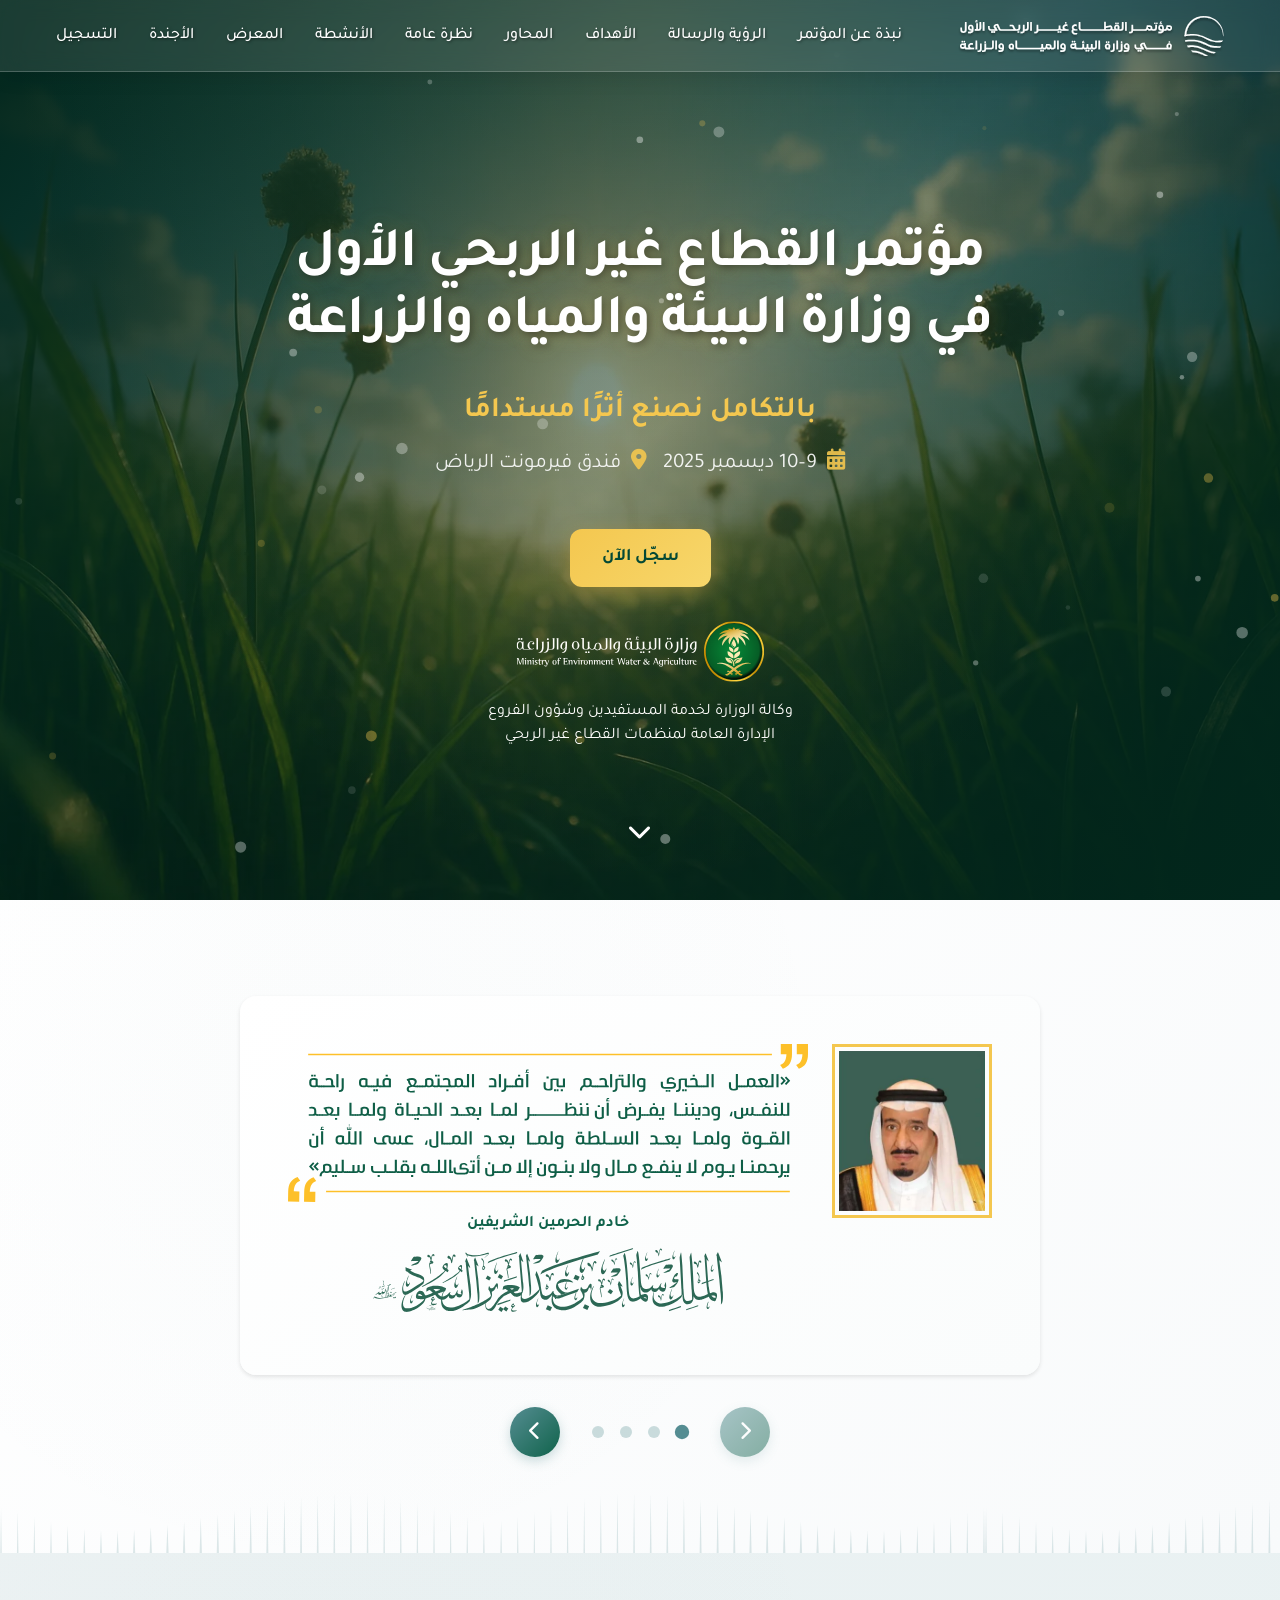
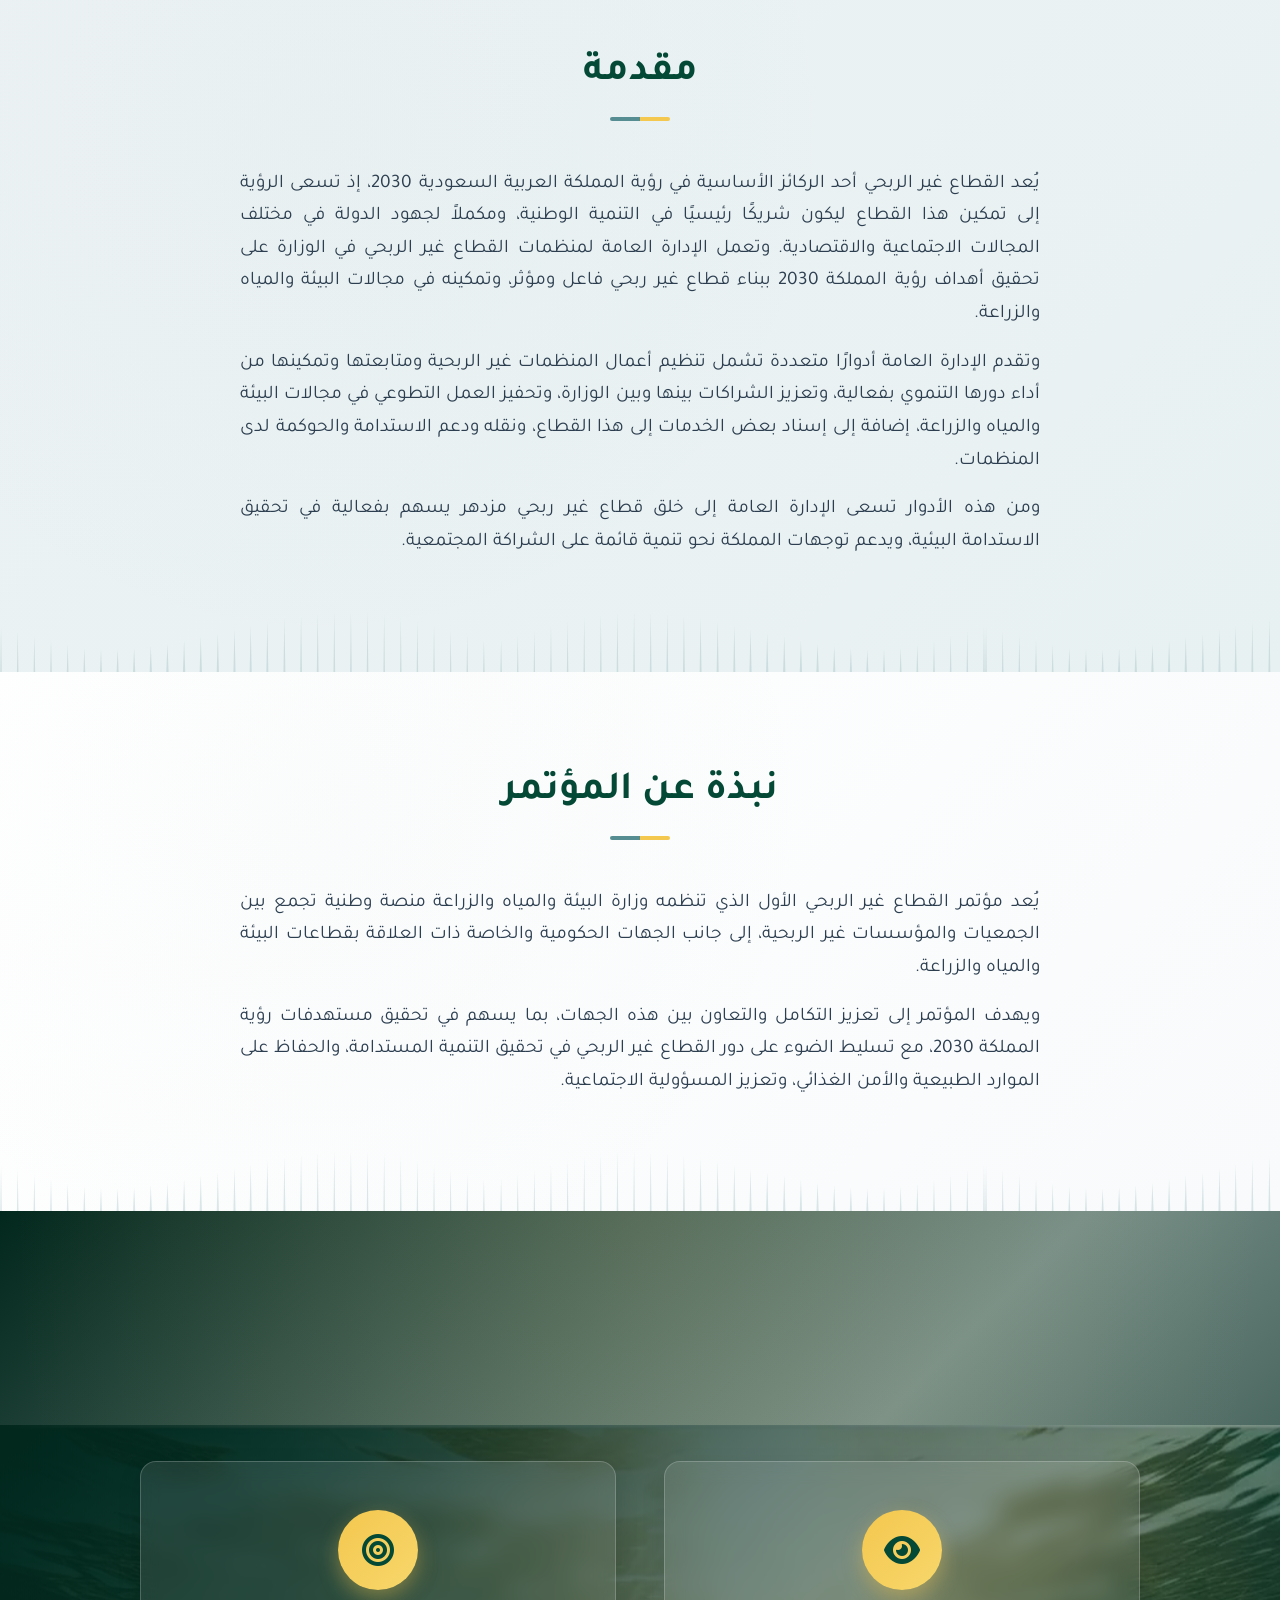
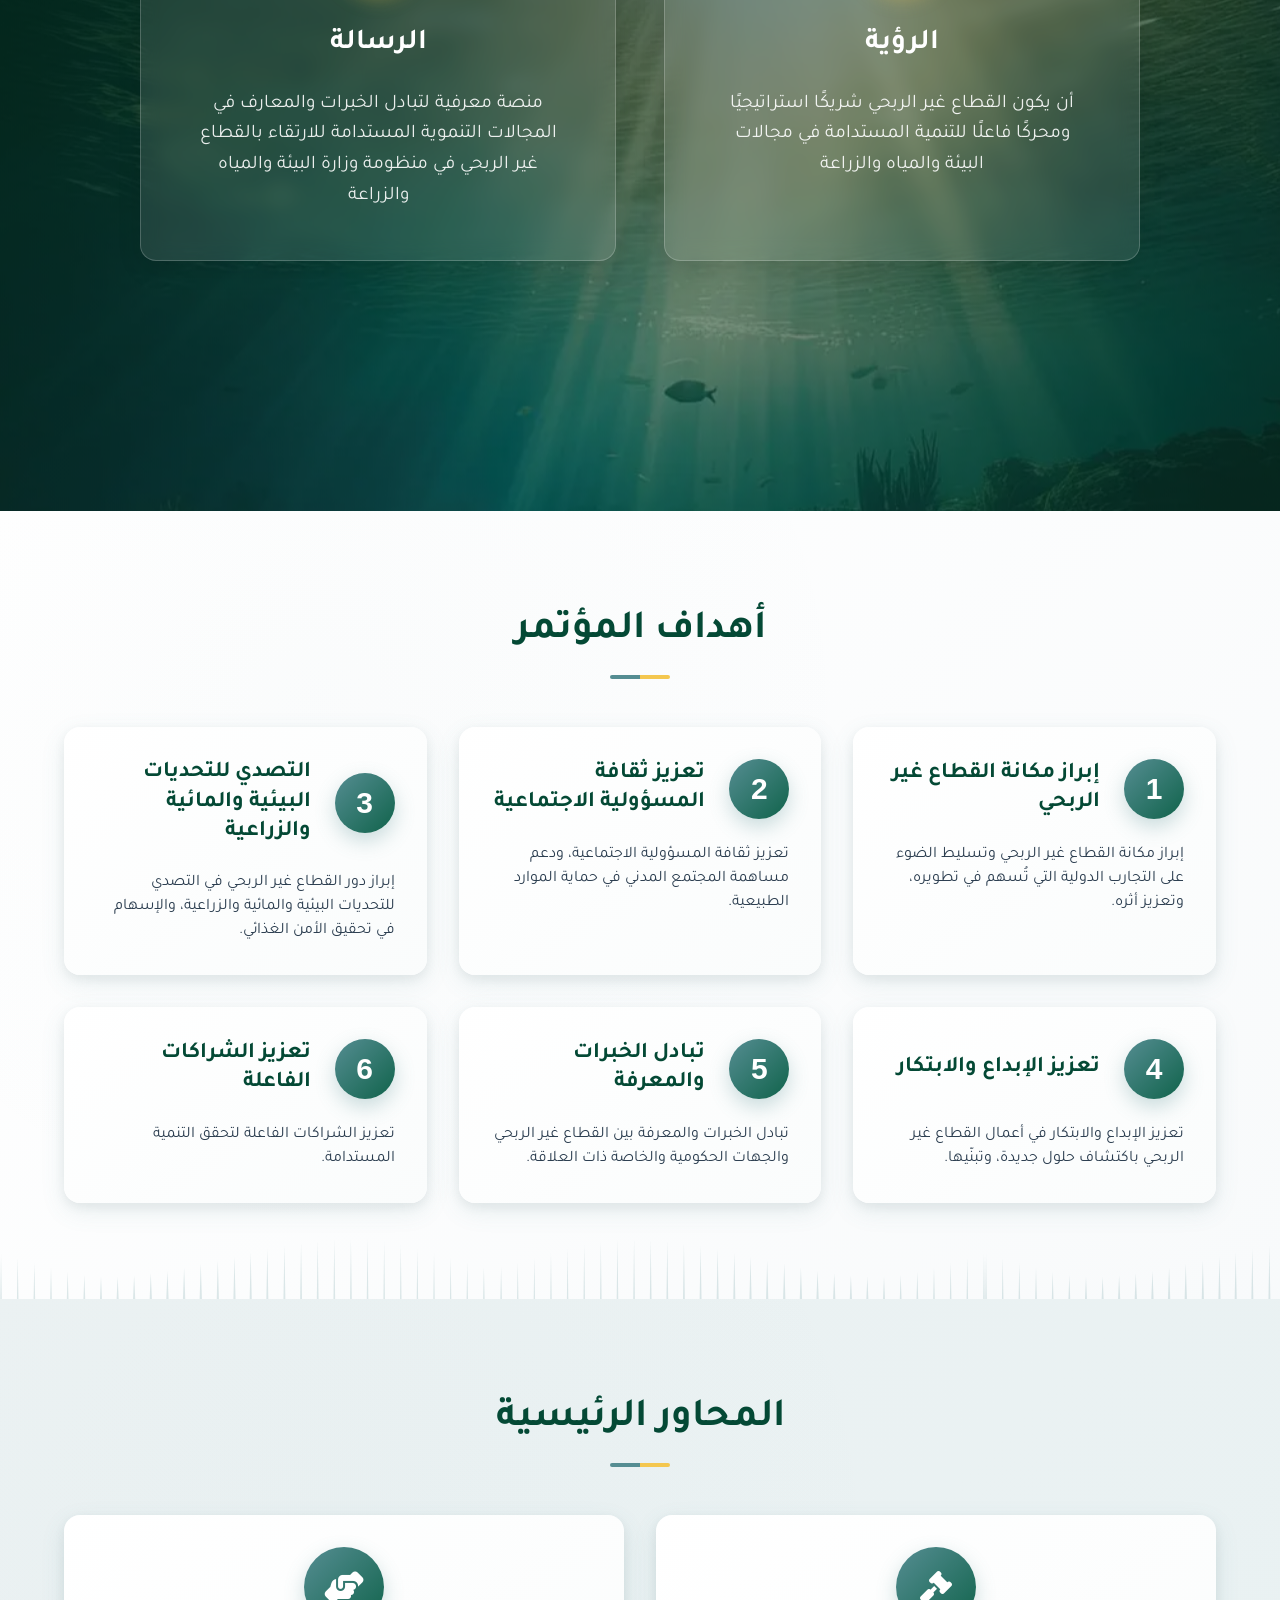
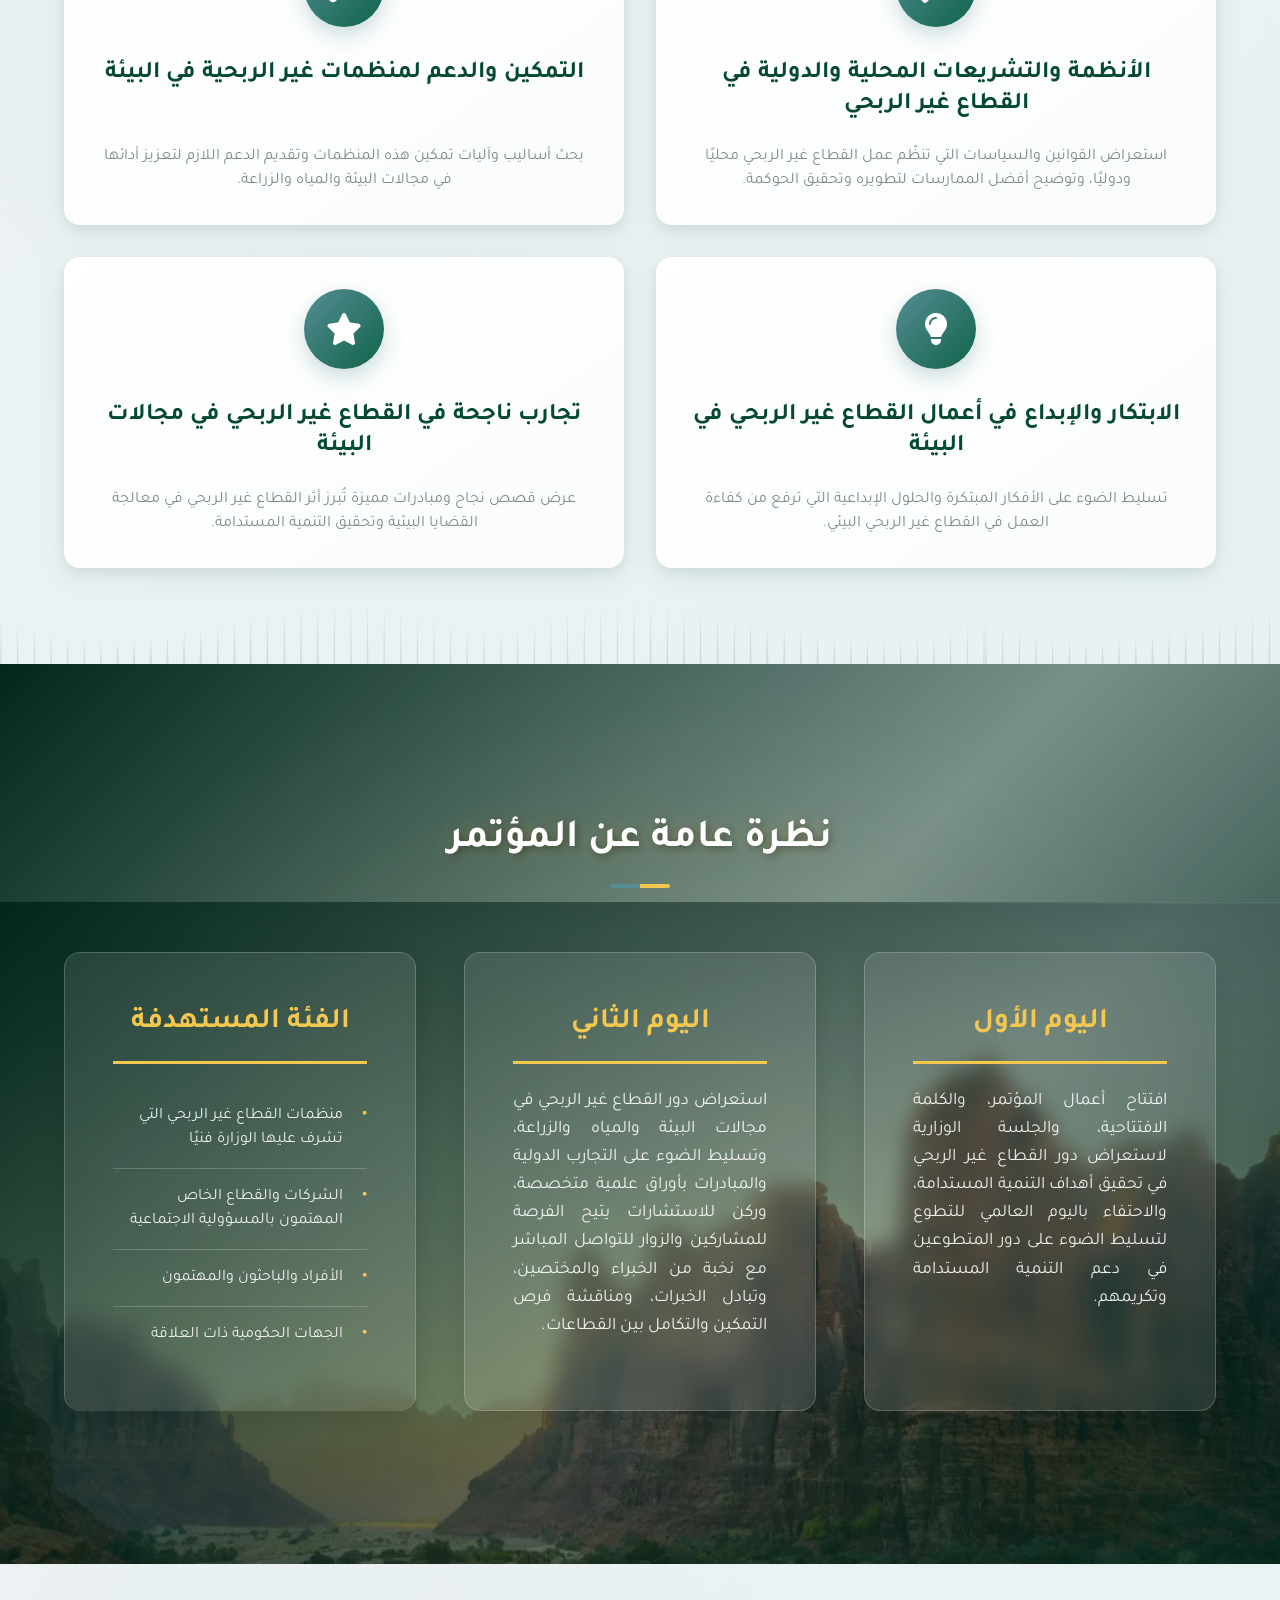
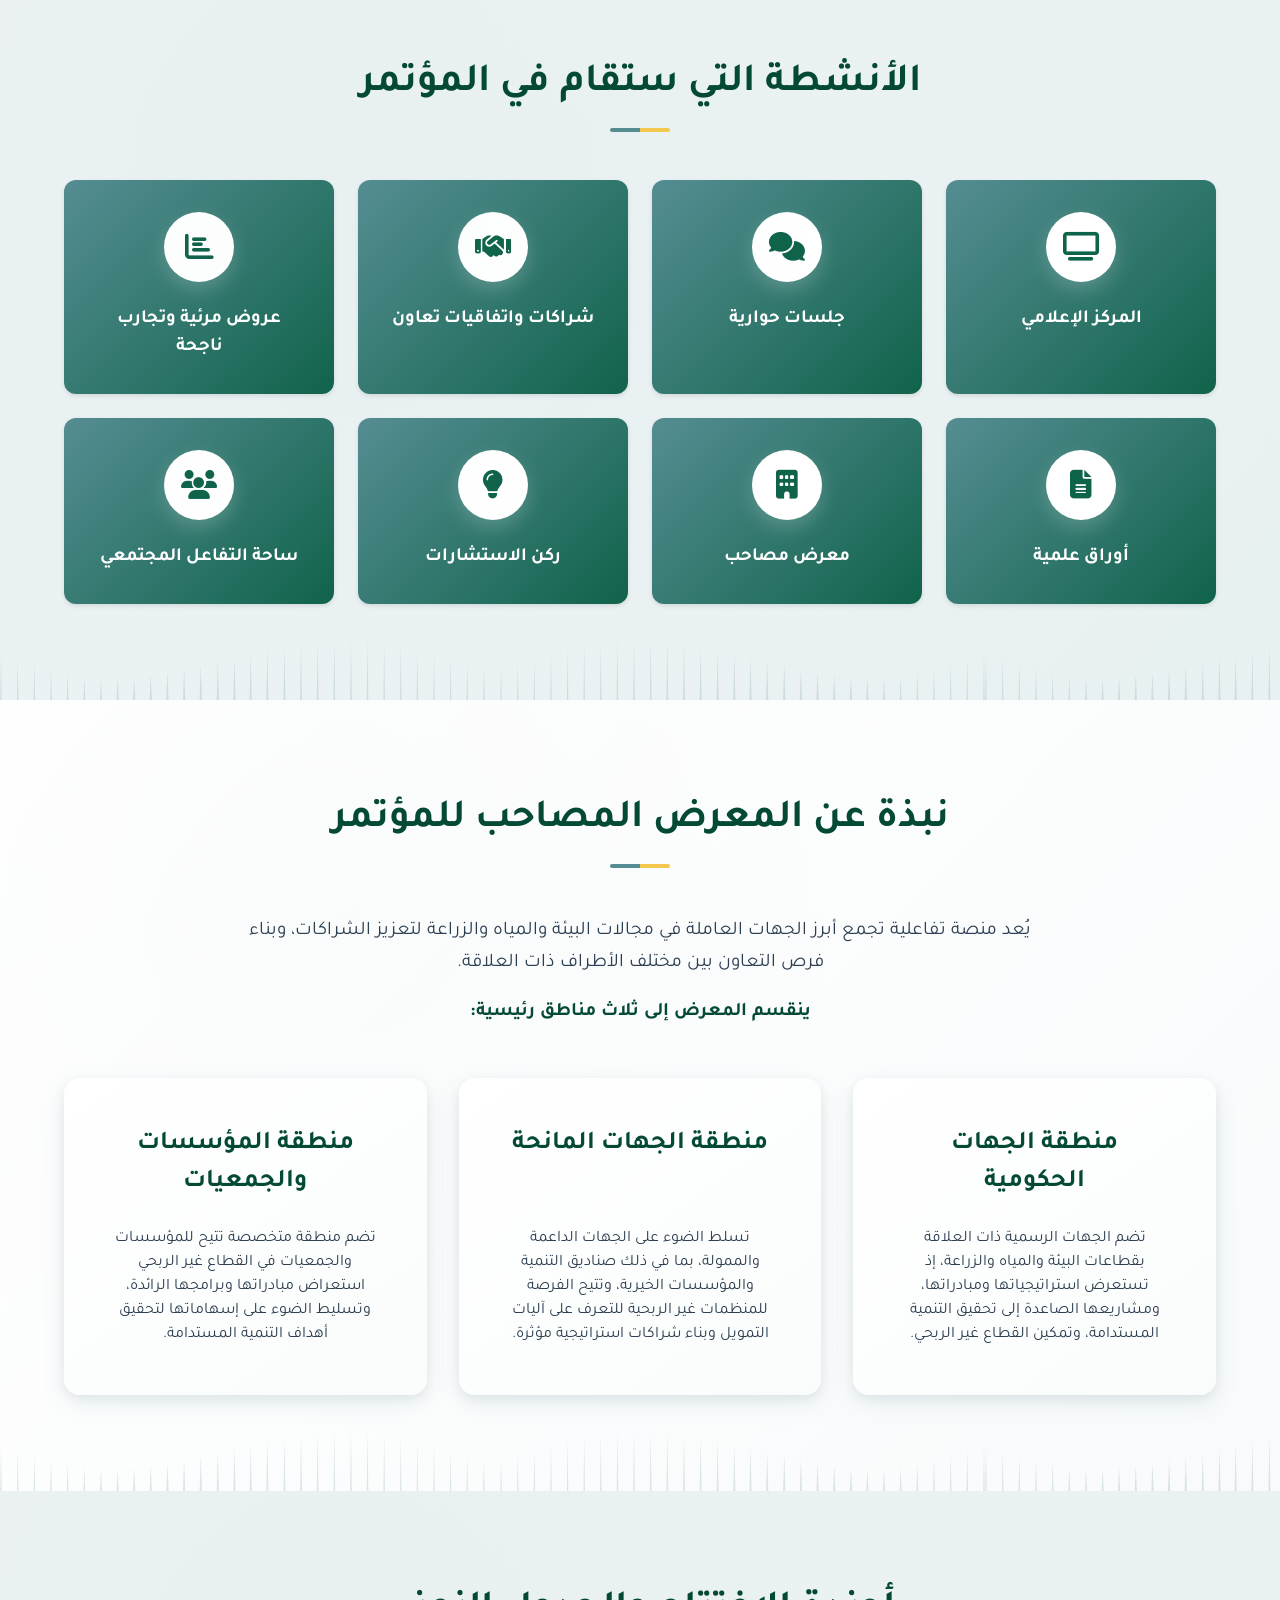
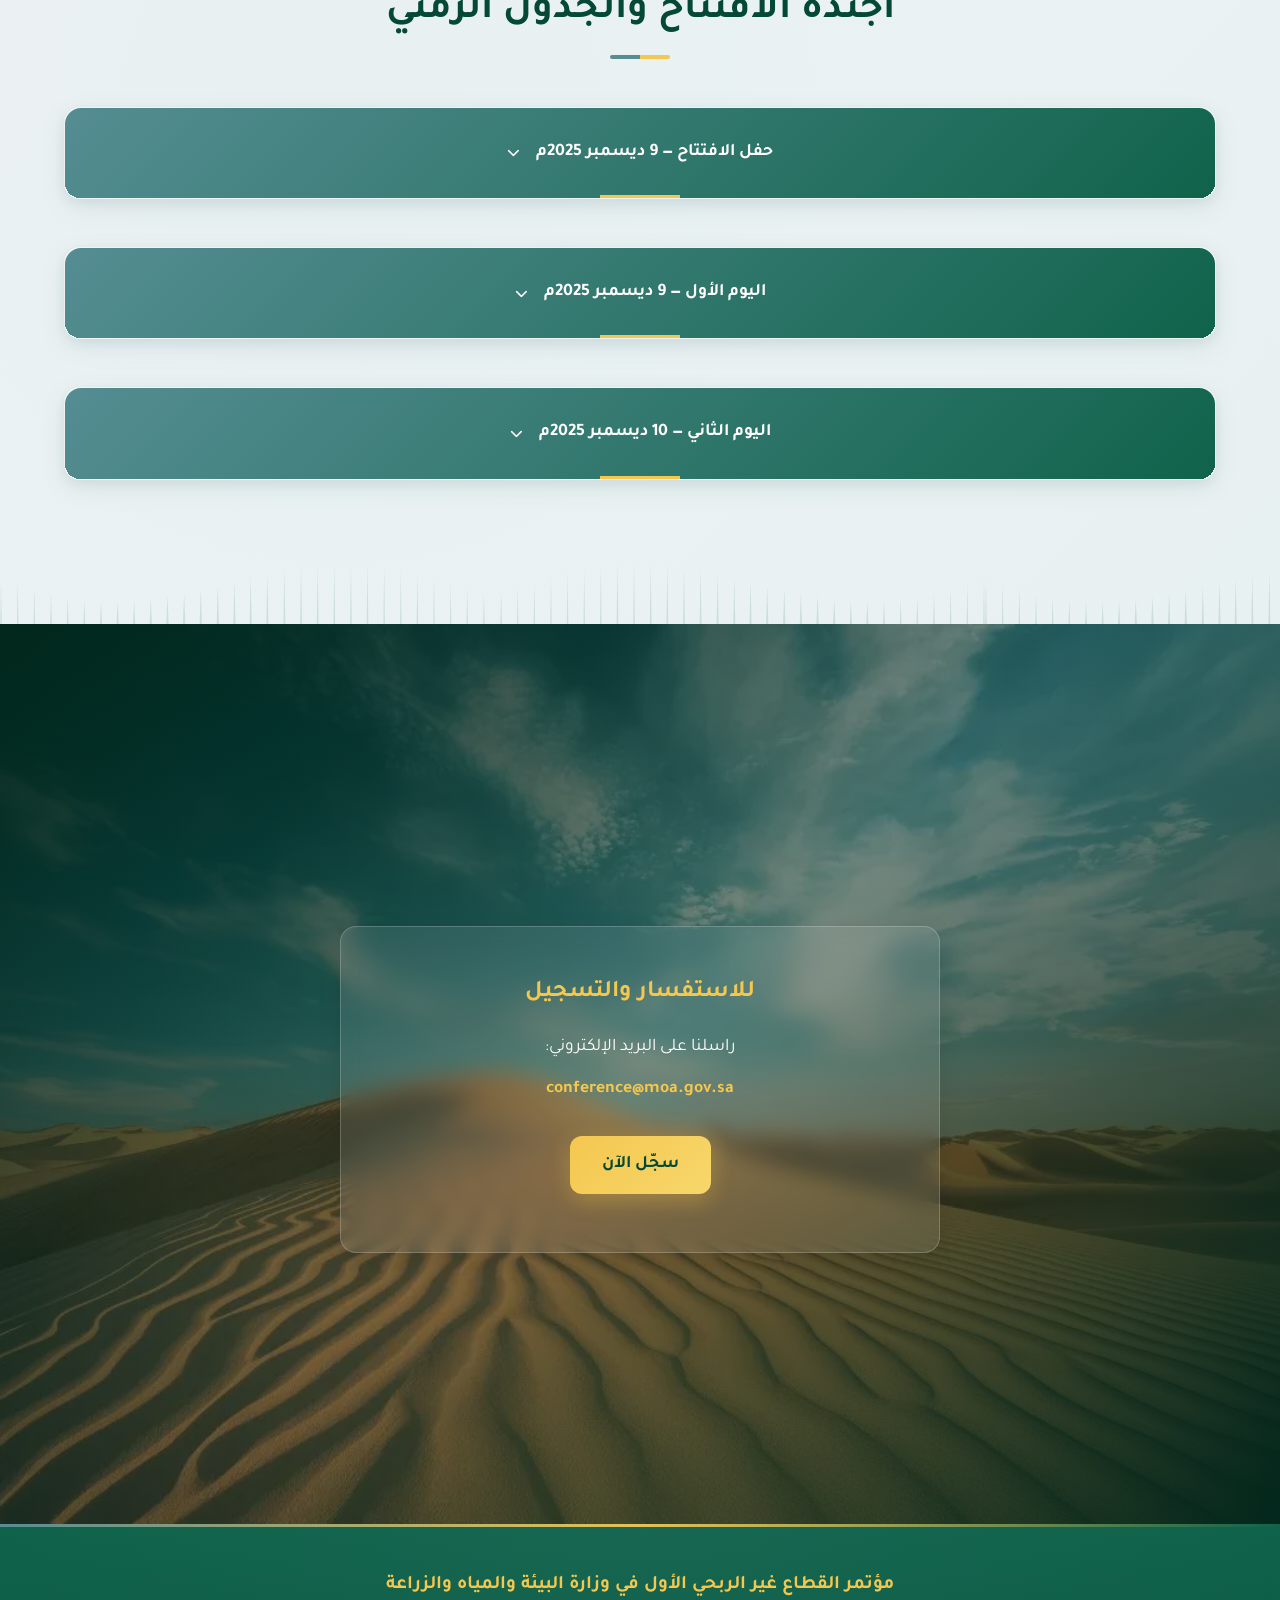
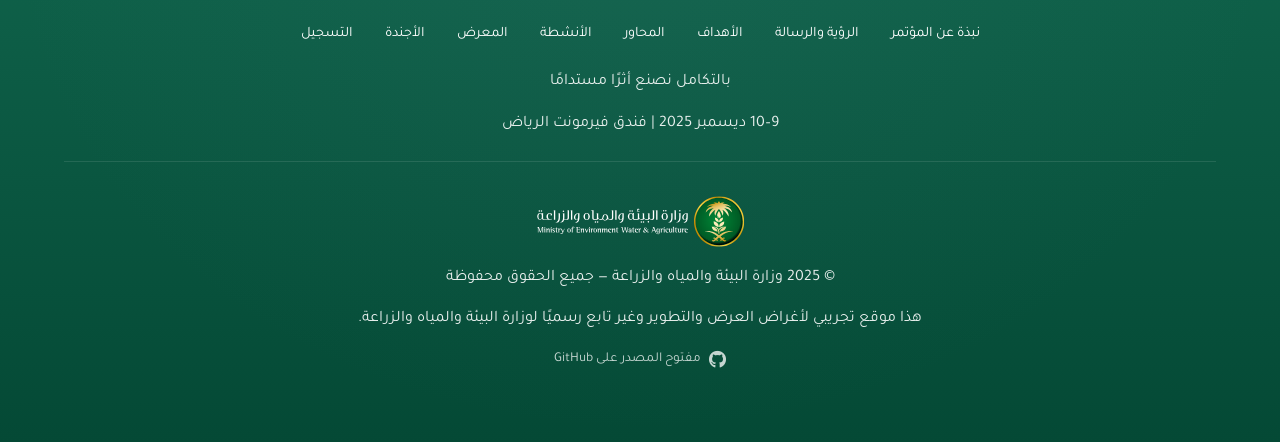
==== commit d2b580ed: "Polish: CLS image dimensions, composited header animation, footer links, minified assets - Add expli" ====
--- a/index.html
+++ b/index.html
@@ -36,7 +36,7 @@
     <link rel="preload" as="image" href="./assets/img/heroBg.webp" media="(min-width: 769px)" fetchpriority="high">
 
     <!-- Main CSS (Top Priority) -->
-    <link rel="stylesheet" href="./assets/css/main.css?ver=1.01">
+    <link rel="stylesheet" href="./assets/css/main.min.css?ver=1.01">
 
     <!-- Local Fonts (Deferred) -->
     <link rel="preload" href="./assets/fonts/tajawal.css" as="style" onload="this.onload=null;this.rel='stylesheet'">
@@ -301,7 +301,7 @@
                     </div>
                 </div>
                 <div class="hero-footer">
-                    <img src="./assets/img/mewa-logo-white.svg" alt="شعار وزارة البيئة والمياه والزراعة">
+                    <img src="./assets/img/mewa-logo-white.svg" width="209" height="71" alt="شعار وزارة البيئة والمياه والزراعة">
                     <span>وكالة الوزارة لخدمة المستفيدين وشؤون الفروع<br>
                         الإدارة العامة لمنظمات القطاع غير الربحي</span>
                 </div>
@@ -320,39 +320,39 @@
                         <div class="testimonials-track" id="testimonialsTrack" role="tabpanel" aria-live="polite"
                             aria-label="شهادات القيادات">
                             <div class="testimonial-slide">
-                                <img class="avatar" src="./assets/img/king-salman.webp" loading="lazy"
+                                <img class="avatar" src="./assets/img/king-salman.webp" width="320" height="350" loading="lazy"
                                     alt="خادم الحرمين الشريفين الملك سلمان بن عبدالعزيز آل سعود">
                                 <div class="speech">
-                                    <img src="./assets/img/king-speech.svg" alt="كلمة خادم الحرمين الشريفين">
+                                    <img src="./assets/img/king-speech.svg" width="174" height="53" alt="كلمة خادم الحرمين الشريفين">
                                     <span class="role">خادم الحرمين الشريفين</span>
-                                    <span class="name"><img src="./assets/img/King_Manuscript.svg"
+                                    <span class="name"><img src="./assets/img/King_Manuscript.svg" width="942" height="170"
                                             alt="توقيع خادم الحرمين الشريفين"></span>
                                 </div>
                             </div>
                             <div class="testimonial-slide">
-                                <img class="avatar" src="./assets/img/crown-prince-mohammed-bin-salman.webp" loading="lazy"
+                                <img class="avatar" src="./assets/img/crown-prince-mohammed-bin-salman.webp" width="320" height="350" loading="lazy"
                                     alt="صاحب السمو الملكي الأمير محمد بن سلمان بن عبدالعزيز آل سعود">
                                 <div class="speech">
-                                    <img src="./assets/img/crown-prince-speech.svg" alt="كلمة صاحب السمو الملكي ولي العهد">
+                                    <img src="./assets/img/crown-prince-speech.svg" width="138" height="35" alt="كلمة صاحب السمو الملكي ولي العهد">
                                     <span class="role">صاحب السمو الملكي<br>ولي العهد ورئيس مجلس الوزراء</span>
-                                    <span class="name"><img src="./assets/img/Prince_Manuscript.svg"
+                                    <span class="name"><img src="./assets/img/Prince_Manuscript.svg" width="937" height="143"
                                             alt="توقيع صاحب السمو الملكي ولي العهد"></span>
                                 </div>
                             </div>
                             <div class="testimonial-slide">
-                                <img class="avatar" src="./assets/img/minister.webp" loading="lazy"
+                                <img class="avatar" src="./assets/img/minister.webp" width="320" height="348" loading="lazy"
                                     alt="معالي وزير البيئة والمياه والزراعة المهندس عبدالرحمن بن عبد المحسن الفضلي">
                                 <div class="speech">
-                                    <img src="./assets/img/minister-speech.svg" alt="كلمة معالي وزير البيئة والمياه والزراعة">
+                                    <img src="./assets/img/minister-speech.svg" width="174" height="53" alt="كلمة معالي وزير البيئة والمياه والزراعة">
                                     <span class="role">معالي وزير البيئة والمياه والزراعة</span>
                                     <span class="name">المهندس عبدالرحمن بن عبد المحسن الفضلي</span>
                                 </div>
                             </div>
                             <div class="testimonial-slide">
-                                <img class="avatar" src="./assets/img/deputy-minister.webp" loading="lazy"
+                                <img class="avatar" src="./assets/img/deputy-minister.webp" width="320" height="350" loading="lazy"
                                     alt="معالي نائب وزير البيئة والمياه والزراعة المهندس منصور بن هلال المشيطي">
                                 <div class="speech">
-                                    <img src="./assets/img/deputy-minister-speech.svg"
+                                    <img src="./assets/img/deputy-minister-speech.svg" width="174" height="48"
                                         alt="كلمة معالي نائب وزير البيئة والمياه والزراعة">
                                     <span class="role">معالي نائب وزير البيئة والمياه والزراعة</span>
                                     <span class="name">المهندس منصور بن هلال المشيطي</span>
@@ -971,8 +971,16 @@
                 <p>9–10 ديسمبر 2025 | فندق فيرمونت الرياض</p>
 
                 <div class="footer-copyright" role="contentinfo">
-                    <img src="./assets/img/mewa-logo-white.svg" alt="شعار وزارة البيئة والمياه والزراعة">
+                    <img src="./assets/img/mewa-logo-white.svg" width="209" height="71" alt="شعار وزارة البيئة والمياه والزراعة">
                     <p>© 2025 وزارة البيئة والمياه والزراعة — جميع الحقوق محفوظة</p>
+                    <p class="footer-disclaimer">هذا موقع تجريبي لأغراض العرض والتطوير وغير تابع رسميًا لوزارة البيئة والمياه والزراعة.</p>
+                    <p class="footer-repo">
+                        <a href="https://github.com/mazin-musleh/ENWACon" target="_blank" rel="noopener noreferrer"
+                            aria-label="مشروع مفتوح المصدر على GitHub">
+                            <i class="fab fa-github" aria-hidden="true"></i>
+                            <span>مفتوح المصدر على GitHub</span>
+                        </a>
+                    </p>
                 </div>
             </div>
         </div>
@@ -983,7 +991,7 @@
         <i class="fas fa-chevron-up"></i>
     </button>
 
-    <script src="./assets/js/script.js"></script>
+    <script src="./assets/js/script.min.js"></script>
 </body>
 
 </html>
--- a/assets/css/main.min.css
+++ b/assets/css/main.min.css
@@ -0,0 +1 @@
+:root{--background:#ecf2f3;--teal:#558d92;--deep-green:#10634b;--dark-pine:#044935;--accent-gold:#f4c74f;--white:#fff;--text-dark:#2c3e50;--text-light:#7f8c8d;--success:#27ae60;--warning:#f39c12;--error:#e74c3c;--bg-gradient:linear-gradient(135deg,#02271c,rgba(3,45,32,.5) 50%,#02271c);--bg-position:center;--bg-size:cover;--bg-repeat:no-repeat;--bg-attachment:scroll;--bg-transition:background 0.3s ease;--space-xs:8px;--space-sm:16px;--space-md:24px;--space-lg:32px;--space-xl:48px;--space-2xl:64px;--space-3xl:96px;--font-heading:"Tajawal","Cairo",serif;--font-body:"Tajawal",sans-serif;--line-height-tight:1.2;--line-height-normal:1.5;--radius-sm:4px;--radius-md:8px;--radius-lg:12px;--radius-xl:16px;--transition-fast:0.15s ease;--transition-normal:0.3s ease;--transition-slow:0.5s ease;--shadow-sm:0 2px 4px rgba(0,0,0,.1);--shadow-md:0 4px 8px rgba(0,0,0,.12);--shadow-lg:0 8px 16px rgba(0,0,0,.15);--shadow-xl:0 16px 32px rgba(0,0,0,.2);--shadow-glow:0 0 20px rgba(85,141,146,.3);--shadow-glow-gold:0 0 25px rgba(244,199,79,.4)}*{margin:0;padding:0;box-sizing:border-box}html{scroll-behavior:smooth;font-size:16px}body{font-family:var(--font-body);background-color:var(--background);color:var(--text-dark);line-height:var(--line-height-normal);overflow-x:hidden}.btn,.btn-primary,button{user-select:none;-webkit-user-select:none;-moz-user-select:none;-ms-user-select:none;-webkit-tap-highlight-color:transparent;outline:none}.container{max-width:1200px;margin:0 auto;padding:0 var(--space-md);width:100%}.btn-primary{background:linear-gradient(135deg,var(--accent-gold) 0,#f7d76b 100%);color:var(--dark-pine);padding:var(--space-sm) var(--space-lg);border:none;border-radius:var(--radius-lg);font-weight:600;font-size:1.1rem;cursor:pointer;transition:all var(--transition-normal);text-decoration:none;display:inline-block;text-align:center;box-shadow:0 6px 20px rgba(244,199,79,.4),0 3px 10px rgba(0,0,0,.1);position:relative;overflow:hidden}.btn-primary:before{content:"";position:absolute;top:0;left:-100%;width:100%;height:100%;background:linear-gradient(90deg,transparent,hsla(0,0%,100%,.3),transparent);transition:left .5s}.btn-primary:hover{background:linear-gradient(135deg,#e6b547,#f7d76b);box-shadow:0 10px 30px rgba(244,199,79,.5),0 5px 15px rgba(0,0,0,.15)}.btn-primary:hover:before{left:100%}.section-title{font-family:var(--font-heading);font-size:2.5rem;color:var(--dark-pine);margin-bottom:var(--space-xl);text-align:center;line-height:var(--line-height-tight);position:relative;padding-bottom:var(--space-md)}.section-title:after{content:"";position:absolute;bottom:0;left:50%;transform:translateX(-50%);width:60px;height:4px;background:linear-gradient(90deg,var(--teal) 50%,var(--accent-gold) 50%);border-radius:2px}.header{position:fixed;top:0;right:0;left:0;z-index:1000}.header:after,.header:before{content:"";position:absolute;inset:0;z-index:-1;transition:opacity var(--transition-normal)}.header:before{background:var(--white);box-shadow:var(--shadow-sm);opacity:1}.header:after{background:hsla(0,0%,100%,.1);backdrop-filter:blur(10px);border-bottom:1px solid hsla(0,0%,100%,.2);box-shadow:0 4px 20px rgba(0,0,0,.1);opacity:0}.header.glassy:before{opacity:0}.header.glassy:after{opacity:1}.header.glassy .logo{color:var(--white);text-shadow:2px 2px 4px rgba(0,0,0,.3);filter:invert(1) brightness(10)}.header.glassy .svgshadow{filter:drop-shadow(0 2px 1px rgba(255,255,255,.4))}.header .logo .logoOnly{display:block;width:40px;height:40px}.header .logo .textOnly{display:block;height:32px}.header.glassy .nav-links a{color:var(--white);text-shadow:1px 1px 3px rgba(0,0,0,.5)}.header.glassy .nav-links a:hover{color:var(--accent-gold);text-shadow:1px 1px 3px rgba(0,0,0,.5)}.header.glassy .mobile-menu-toggle{color:var(--white);text-shadow:1px 1px 3px rgba(0,0,0,.5)}.header.glassy .nav-links.active{background:hsla(0,0%,100%,.95);backdrop-filter:blur(10px)}.header.glassy .nav-links.active a{color:var(--text-dark);text-shadow:none}.header.glassy .nav-links.active a:hover{color:var(--teal);text-shadow:none}.nav{display:flex;justify-content:space-between;align-items:center;padding:var(--space-sm);gap:var(--space-md)}.logo{font-family:var(--font-heading);font-size:1.2rem;font-weight:700;color:var(--dark-pine);text-decoration:none;gap:12px}.logo,.nav-links{white-space:nowrap;display:flex;align-items:center}.nav-links{list-style:none;gap:var(--space-lg)}.nav-links a{color:var(--text-dark);text-decoration:none;font-weight:500;transition:color var(--transition-fast);position:relative}.nav-links a:hover{color:var(--teal)}.nav-links a:after{content:"";position:absolute;bottom:-4px;right:0;width:0;height:2px;background:var(--teal);transition:width var(--transition-normal)}.nav-links a:hover:after{width:100%}.glassy .nav-links a:after{background:var(--accent-gold)}.mobile-menu-toggle{display:none;background:none;border:none;font-size:1.5rem;color:var(--dark-pine);cursor:pointer;user-select:none;-webkit-user-select:none;-moz-user-select:none;-ms-user-select:none;-webkit-tap-highlight-color:transparent;outline:none}.lazy-bg{background:var(--bg-gradient);transition:var(--bg-transition)}.lazy-bg.loaded{background:var(--bg-gradient),var(--bg-image) var(--bg-position,center) /var(--bg-size,cover) var(--bg-repeat,no-repeat);background-attachment:var(--bg-attachment,scroll)}.hero{--bg-image:url(../img/heroBg.webp);--bg-position:bottom;--bg-size:cover;--bg-repeat:no-repeat;--bg-attachment:scroll;background:linear-gradient(135deg,#02271c,rgba(3,45,32,.5) 50%,#02271c);color:var(--white);min-height:100vh;min-height:100dvh;display:flex;align-items:center;position:relative;overflow:hidden;padding-top:72px}.hero:before{content:"";position:absolute;top:0;left:0;right:0;bottom:0;background:radial-gradient(ellipse at top,rgba(244,199,79,.1) 0,transparent 70%);pointer-events:none}.hero-content{position:relative;z-index:3;text-align:center;max-width:800px;margin:0 auto}.hero-title{font-family:var(--font-heading);font-size:3.5rem;font-weight:700;margin-bottom:var(--space-lg);line-height:var(--line-height-tight);text-shadow:2px 2px 8px rgba(0,0,0,.4),0 0 20px rgba(244,199,79,.3);letter-spacing:-.02em}.hero-content .logoOnly.svgshadow{width:120px;height:120px;margin-bottom:24px;filter:invert(1) brightness(10) drop-shadow(rgba(0,0,0,.4) 0 2px 1px)}.hero-theme{font-size:1.8rem;color:var(--accent-gold);margin-bottom:var(--space-sm);font-weight:600}.hero-details{font-size:1.3rem;margin-bottom:var(--space-xl);opacity:.9;column-gap:var(--space-sm);row-gap:4px}.hero-cta,.hero-details{display:flex;flex-wrap:wrap;justify-content:center}.hero-cta{gap:var(--space-md)}.hero-footer{display:flex;justify-content:center;flex-wrap:wrap;margin-top:var(--space-lg);gap:16px;align-items:center;flex-direction:column}.hero-footer span{display:block;max-width:370px;text-align:center;font-size:1rem}.hero-footer img{width:250px;object-fit:cover;height:65px}.scroll-down-btn{position:absolute;bottom:30px;left:50%;transform:translateX(-50%);color:var(--white);font-size:1.5rem;text-decoration:none;z-index:4;padding:15px;border-radius:50%;transition:all var(--transition-normal);filter:drop-shadow(0 4px 8px rgba(0,0,0,.3));animation:bounce 2s infinite}.scroll-down-btn:hover{color:var(--accent-gold);transform:translateX(-50%) translateY(-3px);filter:drop-shadow(0 6px 12px rgba(0,0,0,.4))}@keyframes bounce{0%,20%,50%,80%,to{transform:translateX(-50%) translateY(0)}40%{transform:translateX(-50%) translateY(-10px)}60%{transform:translateX(-50%) translateY(-5px)}}.section{padding:var(--space-3xl) 0;position:relative}.section:nth-child(2n){background:linear-gradient(135deg,var(--white) 0,#f8fafb 100%)}.section:nth-child(odd){background:linear-gradient(135deg,var(--background) 0,#e8f1f2 100%)}.section:before{top:0;background-image:radial-gradient(circle at 25% 25%,rgba(85,141,146,.02) 0,transparent 50%);pointer-events:none}.section:before,section:not(.glassy-section):after{content:"";position:absolute;left:0;right:0;bottom:0}section:not(.glassy-section):after{background-image:url(../img/Patt.svg);height:60px;opacity:.2;background-size:contain;background-repeat:repeat-x;background-position-y:bottom}.section-content{max-width:1000px;margin:0 auto;text-align:center}.section-text{font-size:1.2rem;line-height:1.7;color:var(--text-dark);margin-bottom:var(--space-sm);max-width:800px;margin-left:auto;margin-right:auto;text-align:justify}.goals-grid{display:grid;grid-template-columns:repeat(auto-fit,minmax(300px,1fr));gap:var(--space-lg);margin-top:var(--space-xl)}.goal-item{background:linear-gradient(145deg,var(--white) 0,#fafcfc 100%);padding:var(--space-lg);border-radius:var(--radius-xl);box-shadow:0 8px 25px rgba(85,141,146,.12),0 4px 12px rgba(0,0,0,.06);transition:all var(--transition-normal);position:relative;overflow:hidden}.goal-header{gap:var(--space-md);margin-bottom:var(--space-md)}.goal-header,.goal-number{display:flex;align-items:center}.goal-number{width:60px;height:60px;background:linear-gradient(135deg,var(--teal) 0,var(--deep-green) 100%);border-radius:50%;justify-content:center;color:var(--white);font-size:30px;line-height:normal;font-weight:700;box-shadow:0 8px 20px rgba(85,141,146,.3);transition:all var(--transition-normal);flex-shrink:0;font-family:sans-serif}.goal-item:before{content:"";position:absolute;top:0;right:0;width:100%;height:100%;background:linear-gradient(135deg,rgba(85,141,146,.02),transparent 50%);transition:opacity var(--transition-normal);opacity:0}.goal-item:hover{transform:translateY(-4px);box-shadow:0 20px 40px rgba(85,141,146,.2),0 8px 16px rgba(0,0,0,.1);border-right-color:var(--accent-gold)}.goal-item:hover .goal-number{background:linear-gradient(135deg,var(--accent-gold) 0,#f7d76b 100%);color:var(--dark-pine);box-shadow:0 12px 30px rgba(244,199,79,.4)}.goal-number>*{display:block;height:30px;line-height:30px}.goal-item:hover:before{opacity:1}.goal-item h3{color:var(--dark-pine);font-size:1.4rem;font-weight:600;line-height:1.3}.testimonials-container{position:relative;max-width:800px;margin:0 auto}.testimonials-carousel{overflow:hidden;border-radius:var(--radius-xl);box-shadow:var(--shadow-sm)}.testimonials-track{display:flex;transition:transform var(--transition-normal);will-change:transform;transform-style:preserve-3d;backface-visibility:hidden}.testimonial-slide{width:100%;flex-shrink:0;background:linear-gradient(145deg,var(--white) 0,#fafcfc 100%);padding:var(--space-xl);user-select:none;-webkit-user-select:none;-moz-user-select:none;-ms-user-select:none;display:flex;align-items:flex-start;justify-content:center;color:var(--text-light);font-style:italic;flex-direction:row;gap:var(--space-md)}.testimonial-slide .avatar{width:160px;height:auto;border:3px solid var(--accent-gold);padding:4px}.testimonial-slide .speech{width:100%;text-align:center;font-style:normal}.testimonial-slide .speech>img{width:100%;height:auto}.testimonial-slide .name,.testimonial-slide .role{display:block;color:var(--deep-green);font-weight:600}.testimonial-slide .name{font-size:1.5rem}.testimonial-slide .name img{max-width:350px;height:auto;margin-top:12px}.carousel-nav{gap:var(--space-lg);margin-top:var(--space-lg)}.carousel-btn,.carousel-nav{display:flex;justify-content:center;align-items:center}.carousel-btn{background:linear-gradient(135deg,var(--teal) 0,var(--deep-green) 100%);color:var(--white);border:none;width:50px;height:50px;border-radius:50%;cursor:pointer;transition:all var(--transition-normal);box-shadow:0 4px 12px rgba(85,141,146,.3);font-size:1.2rem}.carousel-btn:hover{transform:translateY(-2px);box-shadow:0 6px 16px rgba(85,141,146,.4)}.carousel-btn:disabled{opacity:.5;cursor:not-allowed;transform:none}.carousel-btn:focus{outline:none;box-shadow:0 6px 16px rgba(85,141,146,.4)}.carousel-btn:active{outline:none}.carousel-indicators{display:flex;justify-content:center;gap:var(--space-sm)}.indicator{width:12px;height:12px;border-radius:50%;background:rgba(85,141,146,.3);cursor:pointer;transition:all var(--transition-fast)}.indicator.active{background:var(--teal);transform:scale(1.2)}.topics-grid{display:grid;grid-template-columns:repeat(auto-fit,minmax(400px,1fr));gap:var(--space-lg);margin-top:var(--space-xl)}.topic-card{background:linear-gradient(145deg,var(--white) 0,#fafcfc 100%);padding:var(--space-lg);border-radius:var(--radius-xl);box-shadow:0 8px 25px rgba(85,141,146,.12),0 4px 12px rgba(0,0,0,.06);position:relative;overflow:hidden;text-align:center;flex-direction:column;justify-content:space-between;gap:var(--space-lg)}.topic-card,.topic-icon{transition:all var(--transition-normal);display:flex}.topic-icon{width:80px;height:80px;min-height:80px;background:linear-gradient(135deg,var(--teal) 0,var(--deep-green) 100%);border-radius:50%;align-items:center;justify-content:center;margin:0 auto;color:var(--white);font-size:2rem;box-shadow:0 8px 20px rgba(85,141,146,.3)}.topic-card:after{content:"";position:absolute;top:0;left:0;right:0;bottom:0;background:linear-gradient(135deg,rgba(85,141,146,.03),transparent 50%);opacity:0;transition:opacity var(--transition-normal)}.topic-card:hover{transform:translateY(-4px);box-shadow:0 25px 50px rgba(85,141,146,.25),0 10px 20px rgba(0,0,0,.1)}.topic-card:hover:after{opacity:1}.topic-card:hover .topic-icon{transform:translateY(-4px);background:linear-gradient(135deg,var(--accent-gold) 0,#f7d76b 100%);color:var(--dark-pine);box-shadow:0 12px 30px rgba(244,199,79,.4)}.topic-card .text{display:flex;flex-direction:column;justify-content:space-between;height:100%}.topic-card h3{color:var(--dark-pine);margin-bottom:var(--space-md);font-size:1.5rem;line-height:1.3;font-weight:600}.topic-card p{color:var(--text-light);line-height:var(--line-height-normal)}.overview-section{background:var(--bg-gradient);color:var(--white);padding:var(--space-3xl) 0;position:relative}.overview-section:before{content:"";position:absolute;top:0;left:0;right:0;bottom:0;background:radial-gradient(ellipse at center,rgba(244,199,79,.1) 0,transparent 70%);pointer-events:none}.overview-section .section-title{text-shadow:2px 2px 8px rgba(0,0,0,.4),0 0 20px rgba(244,199,79,.3)}.overview-content{position:relative;z-index:3;text-align:center;max-width:1200px;margin:0 auto}.overview-grid{display:flex;flex-wrap:wrap;gap:var(--space-xl);margin-top:var(--space-xl);justify-content:center}.overview-card{background:hsla(0,0%,100%,.1);backdrop-filter:blur(10px);border:1px solid hsla(0,0%,100%,.2);padding:var(--space-xl);border-radius:var(--radius-xl);transition:all var(--transition-normal);position:relative;overflow:hidden;flex:1 1 350px;max-width:500px;box-shadow:0 8px 25px rgba(0,0,0,.1)}.overview-card:before{content:"";position:absolute;top:0;left:0;right:0;bottom:0;background:linear-gradient(135deg,rgba(85,141,146,.02),transparent 50%);opacity:0;transition:opacity var(--transition-normal)}.overview-card:hover{transform:translateY(-8px);background:hsla(0,0%,100%,.15);box-shadow:0 20px 40px rgba(0,0,0,.2)}.overview-card:hover:before{opacity:1}.overview-card h3{color:var(--accent-gold);font-size:1.8rem;margin-bottom:var(--space-md);border-bottom:3px solid var(--accent-gold);padding-bottom:var(--space-sm);font-weight:600}.overview-card p{color:hsla(0,0%,100%,.9);font-size:1.1rem;line-height:1.6;text-align:justify}.overview-card ul{list-style:none;padding:0}.overview-card li{padding:var(--space-sm) 0;border-bottom:1px solid hsla(0,0%,100%,.2);position:relative;padding-right:var(--space-md);color:hsla(0,0%,100%,.9);text-align:start}.overview-card li:before{content:"•";color:var(--accent-gold);font-weight:700;position:absolute;right:0}.overview-card li:last-child,.overview-card:last-child{border-bottom:none}.activities-grid{display:grid;grid-template-columns:repeat(auto-fit,minmax(250px,1fr));gap:var(--space-md);margin-top:var(--space-xl)}.activity-item{background:linear-gradient(135deg,var(--teal) 0,var(--deep-green) 100%);padding:var(--space-lg);border-radius:var(--radius-lg);text-align:center;box-shadow:var(--shadow-sm);transition:all var(--transition-normal);color:var(--white)}.activity-item:hover{transform:translateY(-2px);box-shadow:var(--shadow-md)}.activity-icon{width:70px;height:70px;background:var(--white);border-radius:50%;display:flex;align-items:center;justify-content:center;margin:0 auto var(--space-md);color:var(--deep-green);font-size:1.8rem;box-shadow:0 8px 20px hsla(0,0%,100%,.2);transition:all var(--transition-normal)}.activity-item:hover .activity-icon{transform:translateY(-2px);background:linear-gradient(135deg,var(--accent-gold) 0,#f7d76b 100%);color:var(--dark-pine);box-shadow:0 12px 30px rgba(244,199,79,.4)}.expo-areas{display:grid;grid-template-columns:repeat(auto-fit,minmax(350px,1fr));gap:var(--space-lg);margin-top:var(--space-xl)}#expo .section-text,.expo-area{text-align:center}.expo-area{background:linear-gradient(145deg,var(--white) 0,#fafcfc 100%);padding:var(--space-xl);border-radius:var(--radius-xl);box-shadow:0 8px 25px rgba(85,141,146,.12),0 4px 12px rgba(0,0,0,.06);transition:all var(--transition-normal);position:relative;overflow:hidden;display:flex;flex-direction:column;justify-content:space-between}.expo-area:after{content:"";position:absolute;top:0;left:0;right:0;bottom:0;background:linear-gradient(135deg,rgba(85,141,146,.02),transparent 60%);opacity:0;transition:opacity var(--transition-normal)}.expo-area:hover{transform:translateY(-4px);box-shadow:0 25px 50px rgba(85,141,146,.2),0 10px 20px rgba(0,0,0,.1)}.expo-area:hover:after{opacity:1}.expo-area h3{color:var(--dark-pine);font-size:1.6rem;margin-bottom:var(--space-md)}.agenda-container{max-width:1200px;margin:0 auto}.agenda-day{background:linear-gradient(145deg,var(--white) 0,#fafcfc 100%);border-radius:var(--radius-xl);padding:0;margin-bottom:var(--space-xl);box-shadow:0 8px 25px rgba(85,141,146,.12),0 4px 12px rgba(0,0,0,.06);overflow:clip;border:1px solid rgba(85,141,146,.08)}.agenda-day h3{color:var(--white);font-size:1.1rem;margin:0;-webkit-user-select:none;-moz-user-select:none;-ms-user-select:none;-webkit-tap-highlight-color:transparent;outline:none;padding:var(--space-lg);text-align:center;background:linear-gradient(135deg,var(--teal) 0,var(--deep-green) 100%);position:sticky;border-radius:var(--radius-xl) var(--radius-xl) 0 0;top:60px;cursor:pointer;transition:all var(--transition-fast);user-select:none;display:flex;align-items:center;justify-content:center;gap:var(--space-sm);box-shadow:var(--shadow-sm);flex-direction:row-reverse}.agenda-day h3:hover{filter:brightness(1.1)}.agenda-day h3:before{content:"\f078";font-family:Font Awesome\ 6 Free;font-weight:900;transition:transform var(--transition-fast);font-size:.8rem;transform:rotate(0deg)}.agenda-day.expanded h3:before{transform:rotate(-180deg)}.agenda-content-wrapper{overflow:hidden;transition:max-height var(--transition-fast) ease-out;max-height:0}.agenda-day.expanded .agenda-content-wrapper{max-height:2000px}.agenda-day h3:after{content:"";position:absolute;bottom:0;left:50%;transform:translateX(-50%);width:80px;height:3px;background:var(--accent-gold)}.agenda-item{display:flex;align-items:center;padding:var(--space-md);border-radius:var(--radius-md);margin-bottom:0;transition:all var(--transition-fast);row-gap:var(--space-sm);column-gap:var(--space-md)}.agenda-item:nth-child(2n){background:linear-gradient(135deg,rgba(85,141,146,.05),rgba(85,141,146,.02))}.agenda-item:nth-child(odd){background:linear-gradient(135deg,rgba(244,199,79,.03),rgba(244,199,79,.01))}.agenda-item:hover{background:rgba(85,141,146,.08)}.agenda-time{background:linear-gradient(135deg,var(--teal) 0,var(--deep-green) 100%);color:var(--white);padding:var(--space-sm) var(--space-md);border-radius:var(--radius-md);font-weight:600;width:170px;text-align:center;white-space:nowrap;font-family:sans-serif}.agenda-content h4{color:var(--dark-pine);margin-bottom:var(--space-xs);font-size:1.1rem}.agenda-content p{color:var(--text-light);font-size:.95rem}.vision-section{background:var(--bg-gradient);color:var(--white);padding:var(--space-3xl) 0;position:relative}.vision-section:before{content:"";position:absolute;top:0;left:0;right:0;bottom:0;background:radial-gradient(ellipse at top,rgba(244,199,79,.1) 0,transparent 70%);pointer-events:none}.vision-section .section-title{display:none;text-shadow:2px 2px 8px rgba(0,0,0,.4),0 0 20px rgba(244,199,79,.3)}.vision-content{position:relative;z-index:3;text-align:center;max-width:1000px;margin:0 auto}.vision-grid{display:grid;grid-template-columns:repeat(auto-fit,minmax(400px,1fr));gap:var(--space-xl)}.vision-card{background:hsla(0,0%,100%,.1);backdrop-filter:blur(10px);border:1px solid hsla(0,0%,100%,.2);padding:var(--space-xl);border-radius:var(--radius-xl);text-align:center;transition:all var(--transition-normal);box-shadow:0 8px 25px rgba(0,0,0,.1)}.vision-card:hover{transform:translateY(-8px);background:hsla(0,0%,100%,.15);box-shadow:0 20px 40px rgba(0,0,0,.2)}.vision-icon{width:80px;height:80px;background:linear-gradient(135deg,var(--accent-gold) 0,#f7d76b 100%);border-radius:50%;display:flex;align-items:center;justify-content:center;margin:0 auto var(--space-lg);color:var(--dark-pine);font-size:2rem;box-shadow:0 8px 20px rgba(244,199,79,.4);transition:all var(--transition-normal)}.vision-card:hover .vision-icon{transform:translateY(-4px);box-shadow:0 12px 30px rgba(244,199,79,.5)}.vision-card h3{color:var(--white);font-size:1.8rem;margin-bottom:var(--space-md);font-weight:600}.vision-card p{color:hsla(0,0%,100%,.9);font-size:1.2rem;line-height:1.6}.contact-section{--bg-image:url(../img/desert-sunlight.webp);--bg-position:center;--bg-size:cover;--bg-repeat:no-repeat;--bg-attachment:scroll;background:linear-gradient(135deg,#02271c,rgba(3,45,32,.5) 50%,#02271c);color:var(--white);position:relative;overflow:hidden}.contact-section:before{content:"";position:absolute;top:0;left:0;right:0;bottom:0;background:radial-gradient(ellipse at bottom,rgba(244,199,79,.1) 0,transparent 70%);pointer-events:none}.glassy-section:not(#overview) .section-title{display:none}.glassy-section{min-height:100vh;min-height:100svh;display:flex;align-items:center;justify-content:center;width:100%;position:relative}.glassy-section:not(.lazy-bg,.parallax-section):before{content:"";position:absolute;top:0;left:0;right:0;bottom:0;background:var(--bg-gradient);z-index:1}.contact-content{text-align:center;max-width:600px;margin:0 auto}.contact-info{background:hsla(0,0%,100%,.1);backdrop-filter:blur(10px);border:1px solid hsla(0,0%,100%,.2);padding:var(--space-xl);border-radius:var(--radius-xl);margin-top:var(--space-lg);transition:all var(--transition-normal);box-shadow:0 8px 25px rgba(0,0,0,.1)}.contact-info:hover{transform:translateY(-4px);background:hsla(0,0%,100%,.15);box-shadow:0 20px 40px rgba(0,0,0,.2)}.contact-info h3{color:var(--accent-gold);margin-bottom:var(--space-md);font-size:1.5rem}.contact-info p{font-size:1.1rem;margin-bottom:var(--space-sm)}.contact-info a:not(.btn-primary){color:var(--accent-gold);text-decoration:none;font-weight:600}.contact-info a:hover{text-decoration:underline}.footer{background:linear-gradient(0deg,var(--dark-pine) 0,var(--deep-green) 100%);color:var(--white);text-align:center;padding:var(--space-xl) 0;position:relative;overflow:hidden}.footer:before{height:3px;background:linear-gradient(90deg,var(--teal) 0,var(--accent-gold) 50%,var(--deep-green) 100%)}.footer:after,.footer:before{content:"";position:absolute;top:0;left:0;right:0}.footer:after{bottom:0;background:radial-gradient(ellipse at center top,rgba(85,141,146,.1) 0,transparent 70%);pointer-events:none}.footer-content{position:relative;z-index:2}.footer p{opacity:.9;font-size:1rem;margin-bottom:var(--space-sm);line-height:1.6}.footer-logo{font-family:var(--font-heading);font-size:1.2rem;font-weight:600;color:var(--accent-gold)}.footer-links,.footer-logo{margin-bottom:var(--space-md)}.footer-links{display:flex;justify-content:center;gap:var(--space-lg);flex-wrap:wrap}.footer-links a{color:var(--white);text-decoration:none;font-size:.9rem;transition:all var(--transition-normal);position:relative}.footer-links a:hover{color:var(--accent-gold);opacity:1}.footer-links a:after{content:"";position:absolute;bottom:-2px;right:0;width:0;height:1px;background:var(--accent-gold);transition:width var(--transition-normal)}.footer-links a:hover:after{width:100%}.footer-copyright{font-size:.85rem;border-top:1px solid hsla(0,0%,100%,.1);padding-top:var(--space-md);margin-top:var(--space-md)}.footer-disclaimer{font-size:.8rem;opacity:.65;max-width:620px;margin:var(--space-sm) auto 0;line-height:1.7}.footer-repo{margin-top:var(--space-sm)}.footer-repo a{display:inline-flex;align-items:center;gap:.5rem;color:var(--white);text-decoration:none;font-size:.85rem;opacity:.85;transition:color var(--transition-fast),opacity var(--transition-fast)}.footer-repo a:hover{color:var(--accent-gold);opacity:1}.footer-repo i{font-size:1.1rem}@media (max-width:1200px){.nav-links{display:none;position:absolute;top:100%;right:0;left:0;background:var(--white);flex-direction:column;padding:var(--space-md);box-shadow:var(--shadow-lg);border-radius:0 0 var(--radius-lg) var(--radius-lg)}.nav-links.active{display:flex}.mobile-menu-toggle{display:block}}@media (max-width:768px){.hero-title{font-size:2.5rem}.hero-theme{font-size:1.4rem}.hero-details{font-size:1.1rem}.hero-footer{justify-content:center}.hero-footer span{text-align:center}.section-title{font-size:2rem}.hero-cta,.testimonial-slide{flex-direction:column;align-items:center}.testimonial-slide{padding:var(--space-md) var(--space-sm);gap:var(--space-sm)}.goals-grid,.overview-grid,.topics-grid{grid-template-columns:1fr}.activities-grid{grid-template-columns:repeat(auto-fit,minmax(200px,1fr))}.expo-areas,.vision-grid{grid-template-columns:1fr}.goal-item{padding:var(--space-md)}.expo-area h3{height:unset}.agenda-item{flex-direction:column;text-align:center}}@media (max-width:480px){.container{padding:var(--space-sm)}.hero-title{font-size:1.5rem}.hero-theme{font-size:1.2rem}.section-title{font-size:1.8rem}.activities-grid{grid-template-columns:1fr}}@media (prefers-reduced-motion:reduce){*{animation-duration:.01ms!important;animation-iteration-count:1!important;transition-duration:.01ms!important}}@media print{.header{display:none}.hero{background:var(--white)!important;color:var(--text-dark)!important;min-height:auto;position:relative}.section{page-break-inside:avoid}}#dotsCanvas{position:absolute;top:0;left:0;width:100%;height:100%;display:block;background:transparent;pointer-events:none;z-index:2}.scroll-to-top{position:fixed;bottom:30px;right:30px;width:50px;height:50px;background:var(--accent-gold);color:var(--dark-pine);border:none;border-radius:50%;cursor:pointer;font-size:18px;display:flex;align-items:center;justify-content:center;opacity:0;visibility:hidden;transform:translateY(20px);transition:all .3s ease;z-index:1000;box-shadow:0 4px 15px rgba(244,199,79,.3)}.scroll-to-top.visible{opacity:1;visibility:visible;transform:translateY(0)}.scroll-to-top:hover{background:#e6b547;transform:translateY(-2px);box-shadow:0 6px 20px rgba(244,199,79,.4)}.scroll-to-top:active{transform:translateY(0)}.scroll-to-top:focus{outline:none;box-shadow:0 6px 20px rgba(244,199,79,.4)}@media (max-width:768px){.scroll-to-top{bottom:20px;right:20px;width:45px;height:45px;font-size:16px}}.skip-link{position:absolute;top:-40px;left:6px;background:var(--accent-gold);color:var(--dark-pine);padding:8px 16px;text-decoration:none;border-radius:4px;font-weight:700;z-index:9999;transition:top .3s ease}.skip-link:focus{top:6px}.parallax-section{position:relative;overflow:hidden}.parallax-bg{position:absolute;top:-20%;left:0;width:100%;height:120%;background-size:cover;background-position:50%;background-repeat:no-repeat;will-change:transform;z-index:0;opacity:0;transition:opacity .3s ease}.parallax-bg.loaded{opacity:1}@media (max-width:768px){.parallax-bg{top:0;height:100%;background-size:cover;background-position:50%}}.parallax-section .container{position:relative;z-index:1}.login-section{--bg-image:url(../img/heroBg.webp);--bg-position:bottom;--bg-size:cover;--bg-repeat:no-repeat;--bg-attachment:scroll;padding:6rem 0 3rem}@media (max-width:768px){.hero,.login-section{--bg-image:url(../img/heroBg-mobile.webp)}}.login-content{background:hsla(0,0%,100%,.1);backdrop-filter:blur(10px);border:1px solid hsla(0,0%,100%,.2);border-radius:20px;padding:3rem;max-width:900px;width:100%;margin:0 auto;box-shadow:0 25px 50px rgba(0,0,0,.3);position:relative;z-index:3;display:grid;grid-template-columns:1fr 1fr;gap:3rem;align-items:center}.login-title{font-size:2rem;font-weight:700;color:#fff;margin-bottom:2rem;text-align:center}.login-logo{text-align:center;display:flex;flex-direction:column;align-items:center;justify-content:center}.login-logo img{min-width:250px;max-width:300px;height:auto}.login-logo .logo-vertical{display:block}.login-logo .logo-horizontal{display:none}.login-logo a{display:inline-block;line-height:0;transition:transform .3s ease}.login-logo a:hover{transform:scale(1.03)}.back-home{position:absolute;top:1.5rem;inset-inline-end:1.5rem;z-index:10;display:inline-flex;align-items:center;gap:.5rem;padding:.65rem 1.25rem;color:#fff;background:hsla(0,0%,100%,.1);backdrop-filter:blur(10px);border:1px solid hsla(0,0%,100%,.2);border-radius:50px;font-size:.95rem;font-weight:500;text-decoration:none;transition:all .3s ease}.back-home:hover{background:hsla(0,0%,100%,.2);transform:translateY(-2px)}.back-home i{font-size:.85rem}.login-form{color:#fff;width:100%}.form-group{margin-bottom:1.5rem}.form-group label{display:block;margin-bottom:.5rem;font-weight:500;color:hsla(0,0%,100%,.9)}.form-group input{width:100%;padding:1rem;border:1px solid hsla(0,0%,100%,.3);border-radius:10px;background:hsla(0,0%,100%,.1);color:#fff;font-size:1rem;font-family:var(--font-body);transition:all .3s ease;backdrop-filter:blur(10px)}.form-group input::placeholder{color:hsla(0,0%,100%,.6)}.form-group input:focus{outline:none;border-color:var(--secondary-color);background:hsla(0,0%,100%,.15);box-shadow:0 0 0 3px rgba(244,199,79,.1)}.form-options{justify-content:space-between;margin-bottom:2rem;gap:1rem}.checkbox-group,.form-options{display:flex;align-items:center}.checkbox-group{gap:.5rem}.checkbox-group input[type=checkbox]{width:auto;margin:0}.checkbox-group label{margin:0;font-size:.9rem;color:hsla(0,0%,100%,.8)}.forgot-password{color:var(--secondary-color);text-decoration:none;font-size:.9rem;transition:color .3s ease}.forgot-password:hover{color:#fff;text-decoration:underline}.login-form .btn-primary{width:100%;margin-bottom:1.5rem;font-family:var(--font-body)}.register-link{text-align:center}.register-link a{color:var(--secondary-color);text-decoration:none;font-size:.9rem;transition:color .3s ease}.register-link a:hover{color:#fff;text-decoration:underline}@media (max-width:768px){.login-content{grid-template-columns:1fr;gap:2rem;padding:2rem}.login-logo .logo-vertical{display:none}.login-logo .logo-horizontal{display:block}.login-logo img{min-width:250px}.login-title{font-size:1.5rem}}@media (max-width:480px){.login-content{padding:1.5rem;margin:.5rem;width:95%;max-width:none}.form-options{flex-direction:column;align-items:flex-start;gap:.75rem}.login-title{font-size:1.2rem}.form-group input{padding:.875rem;font-size:.9rem}}
